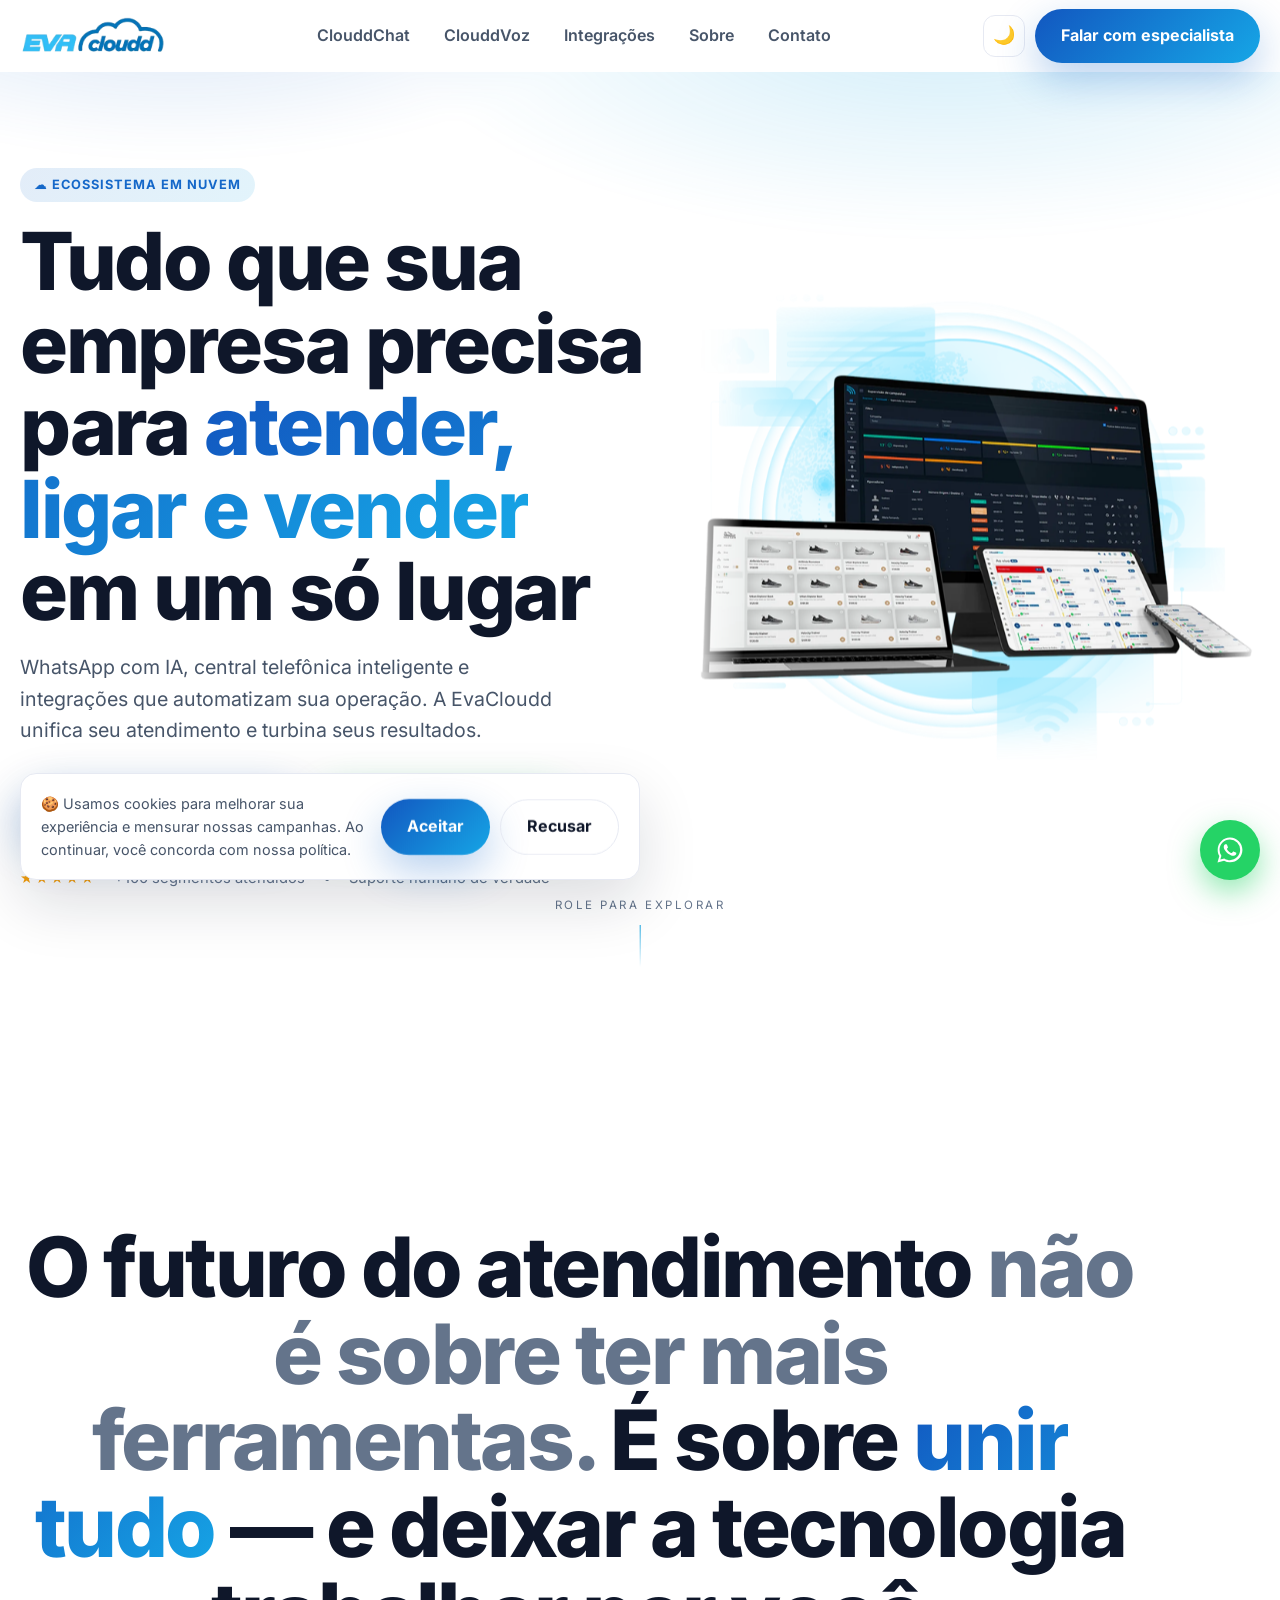
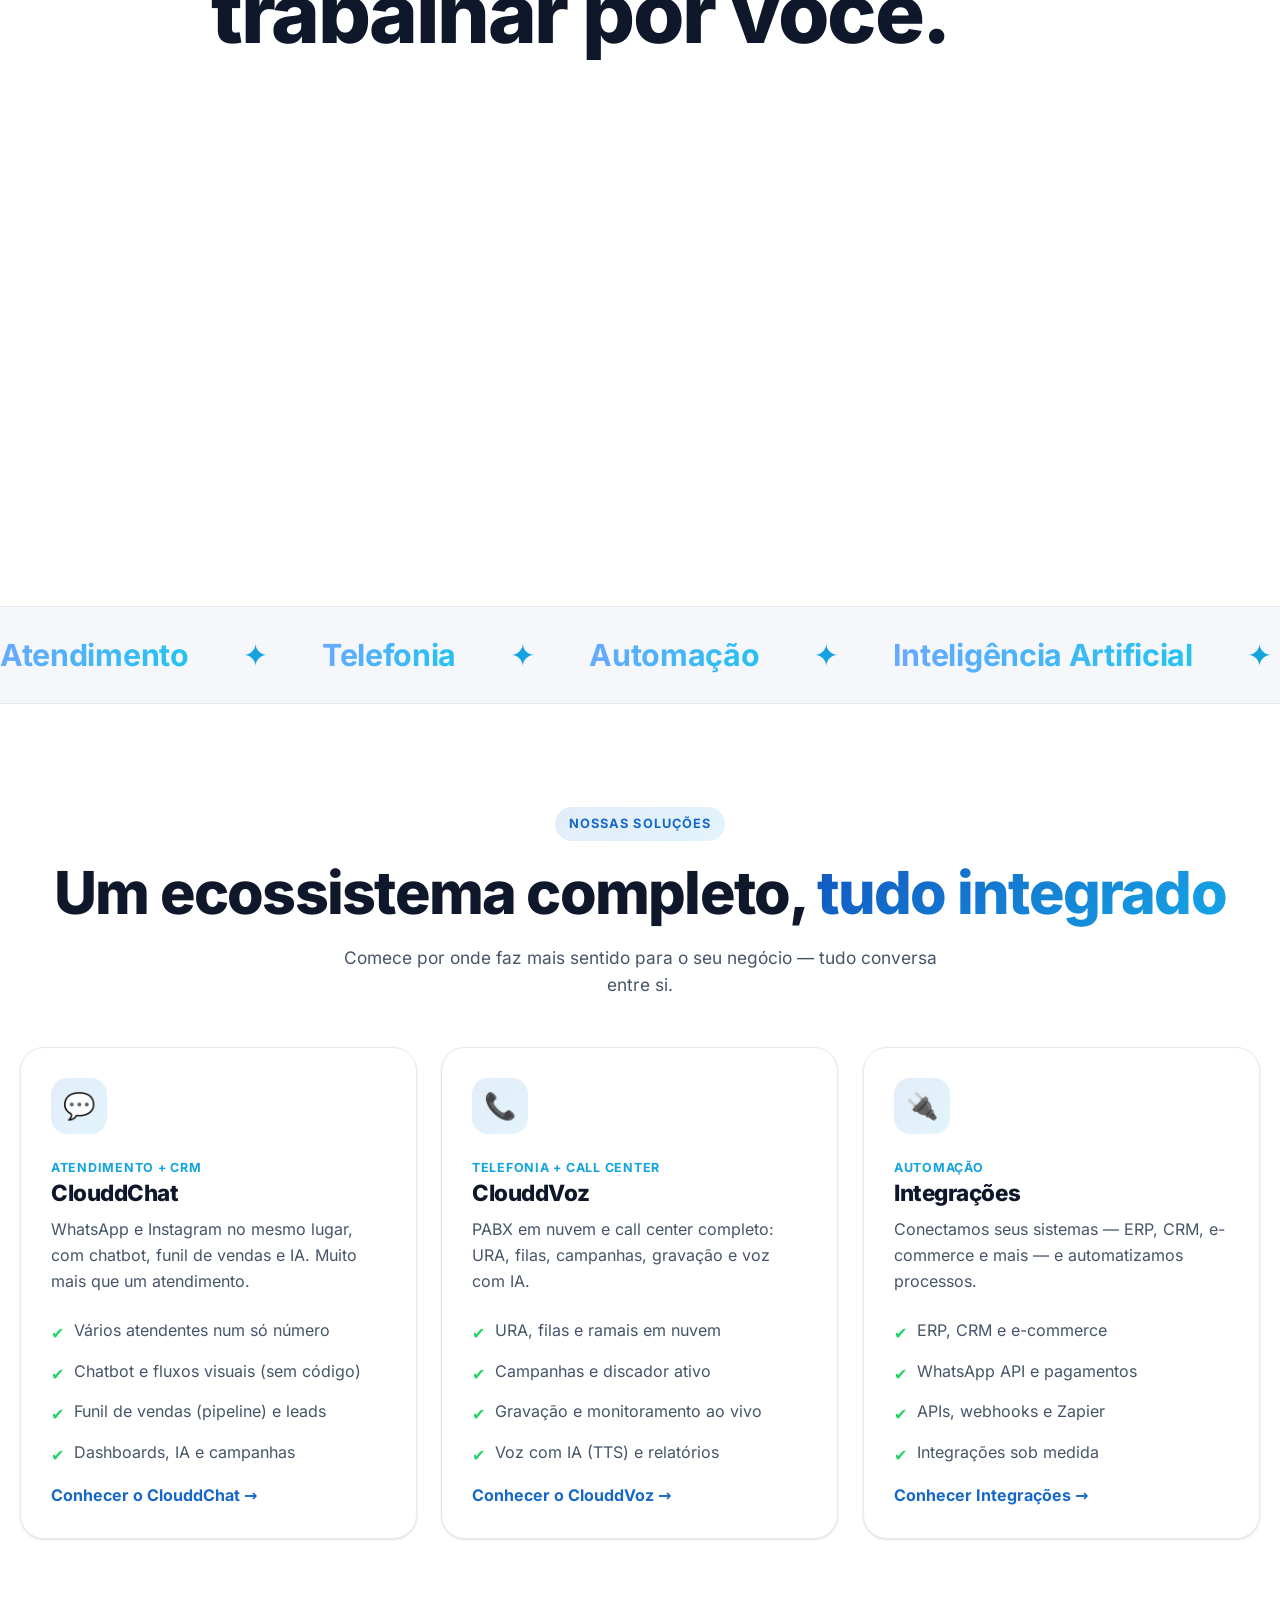
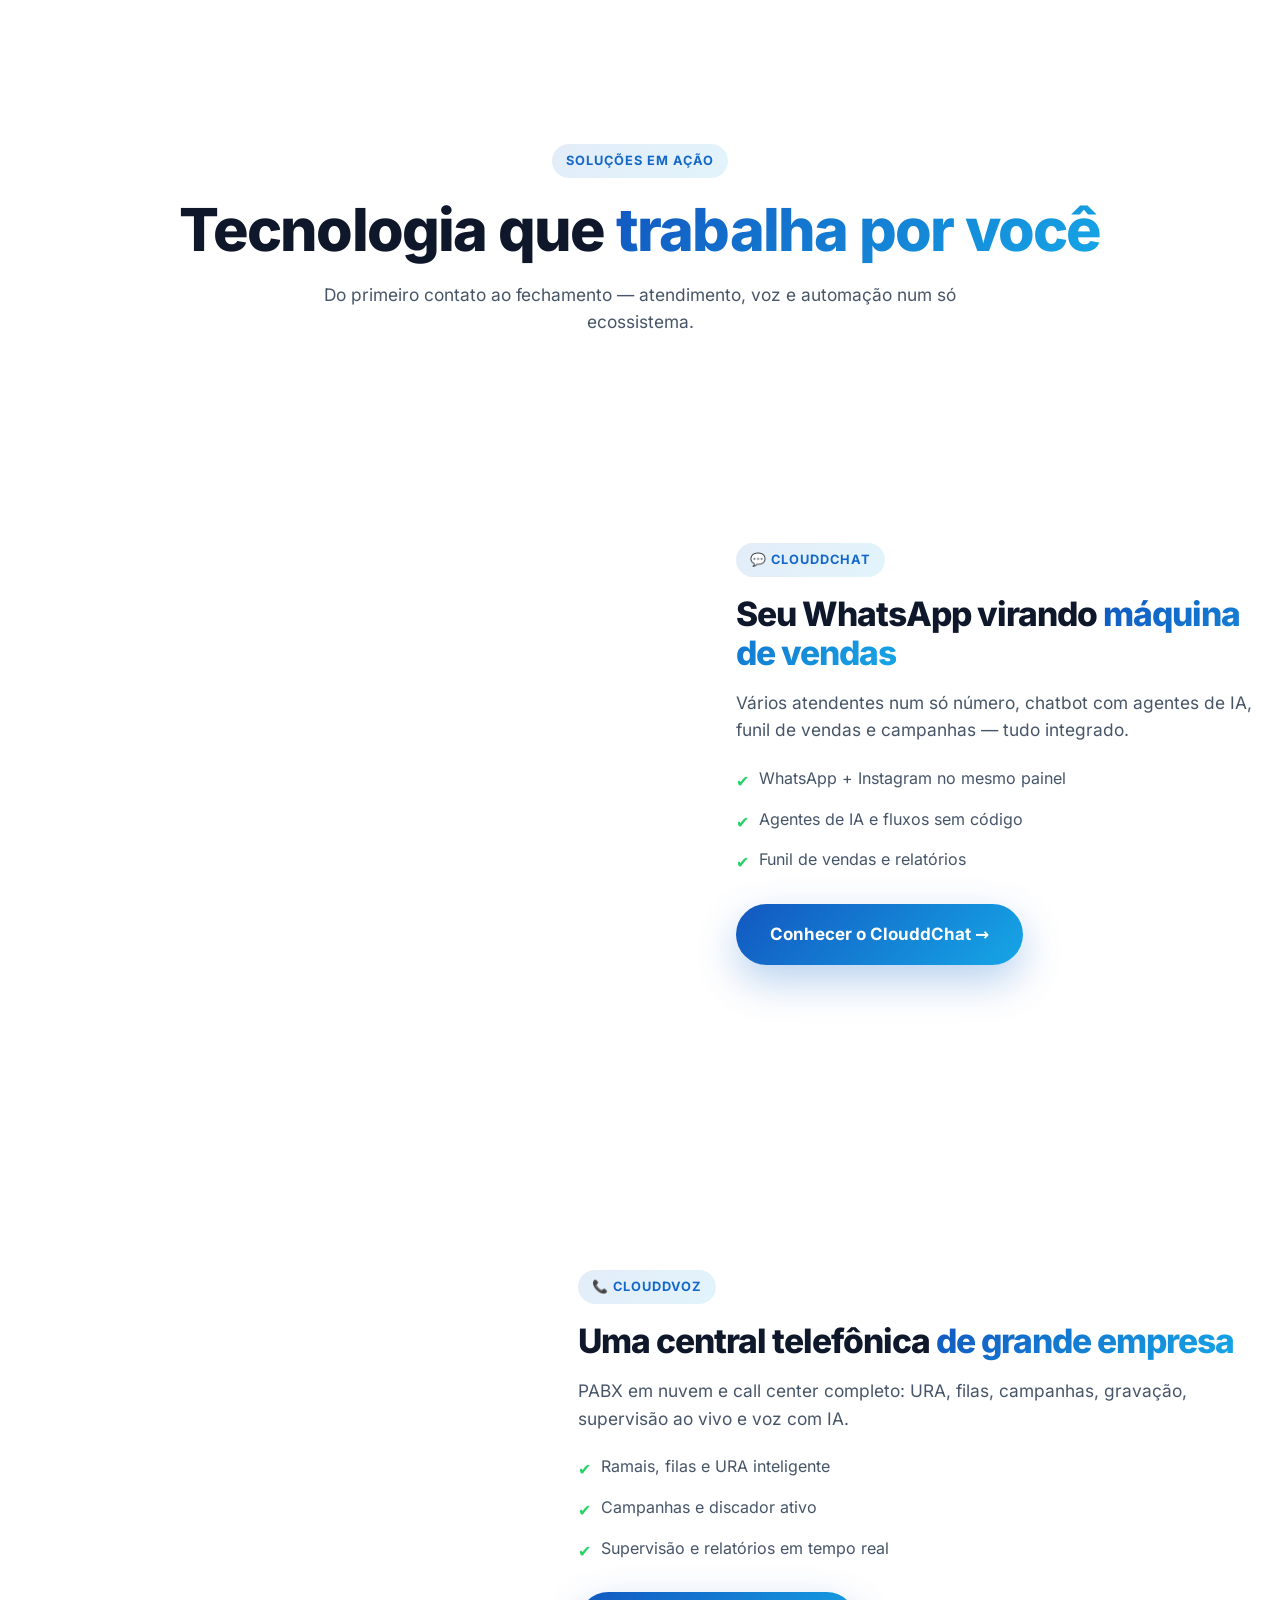
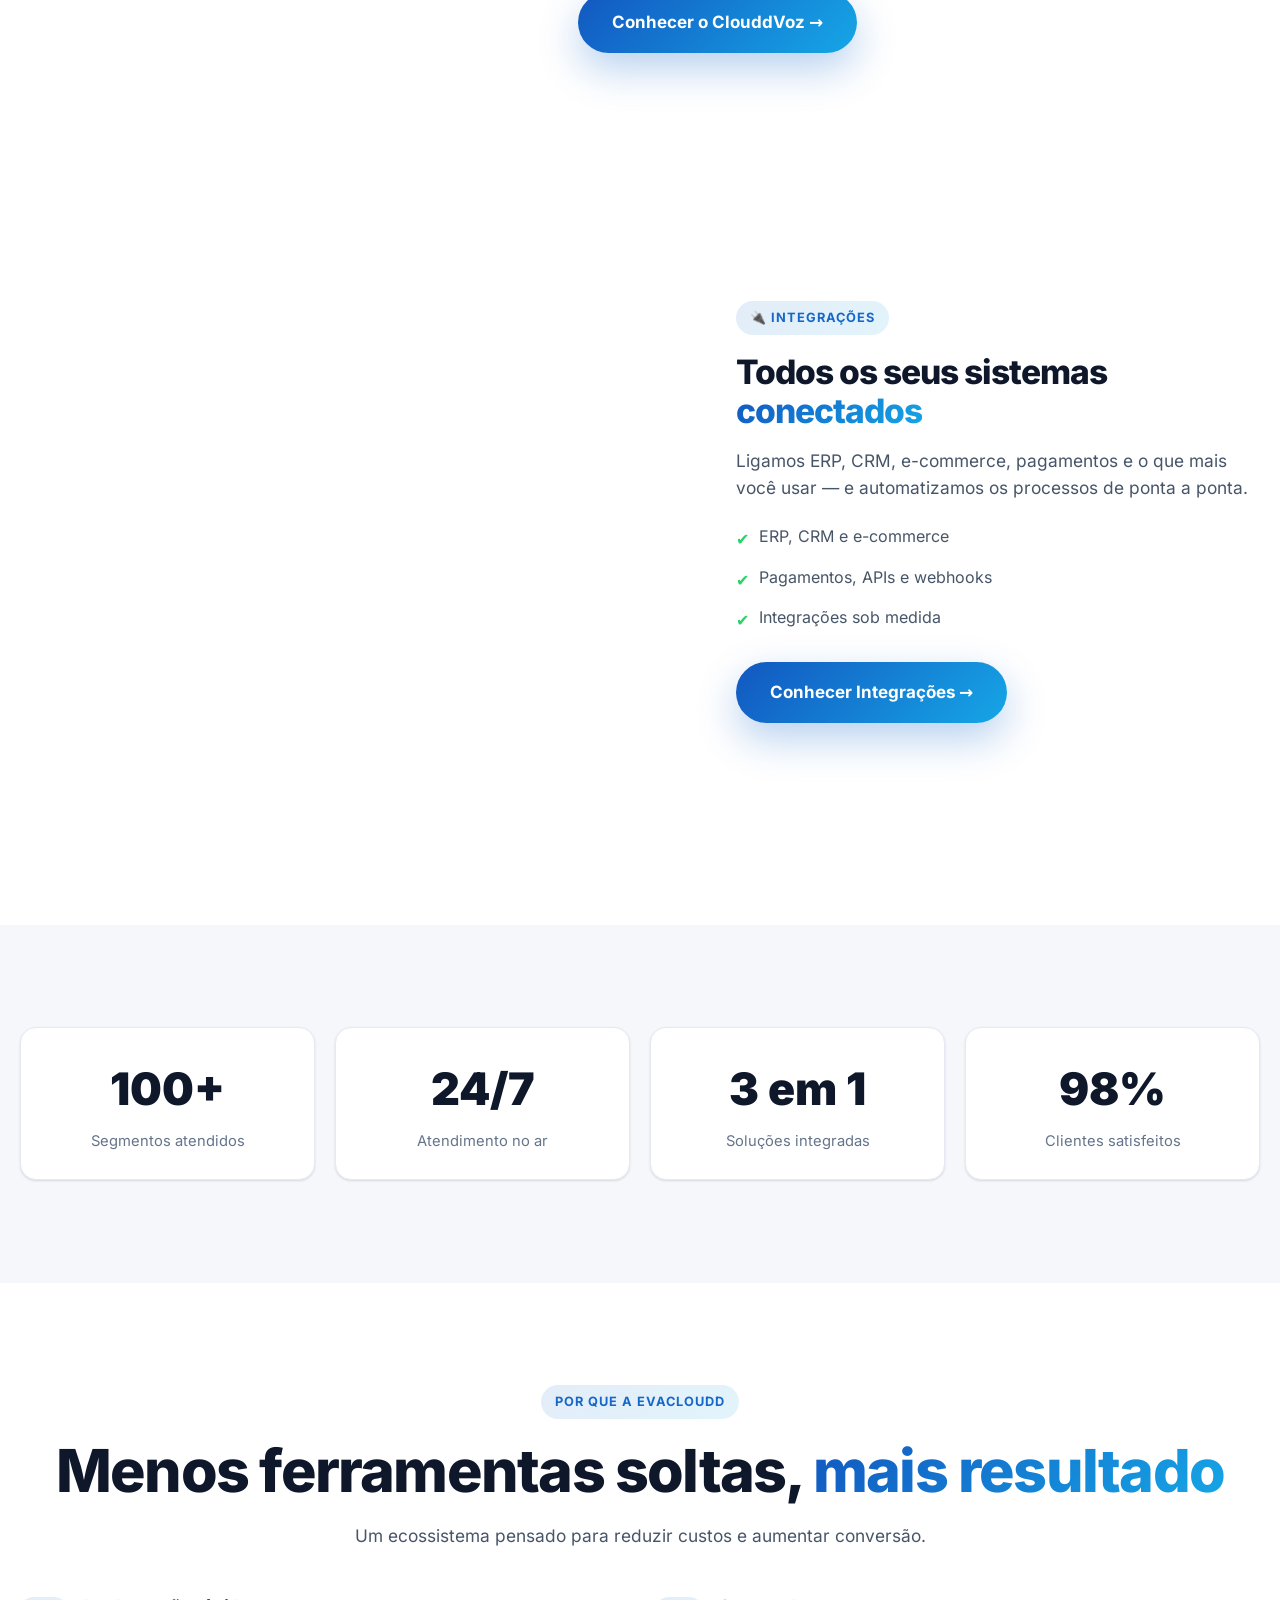
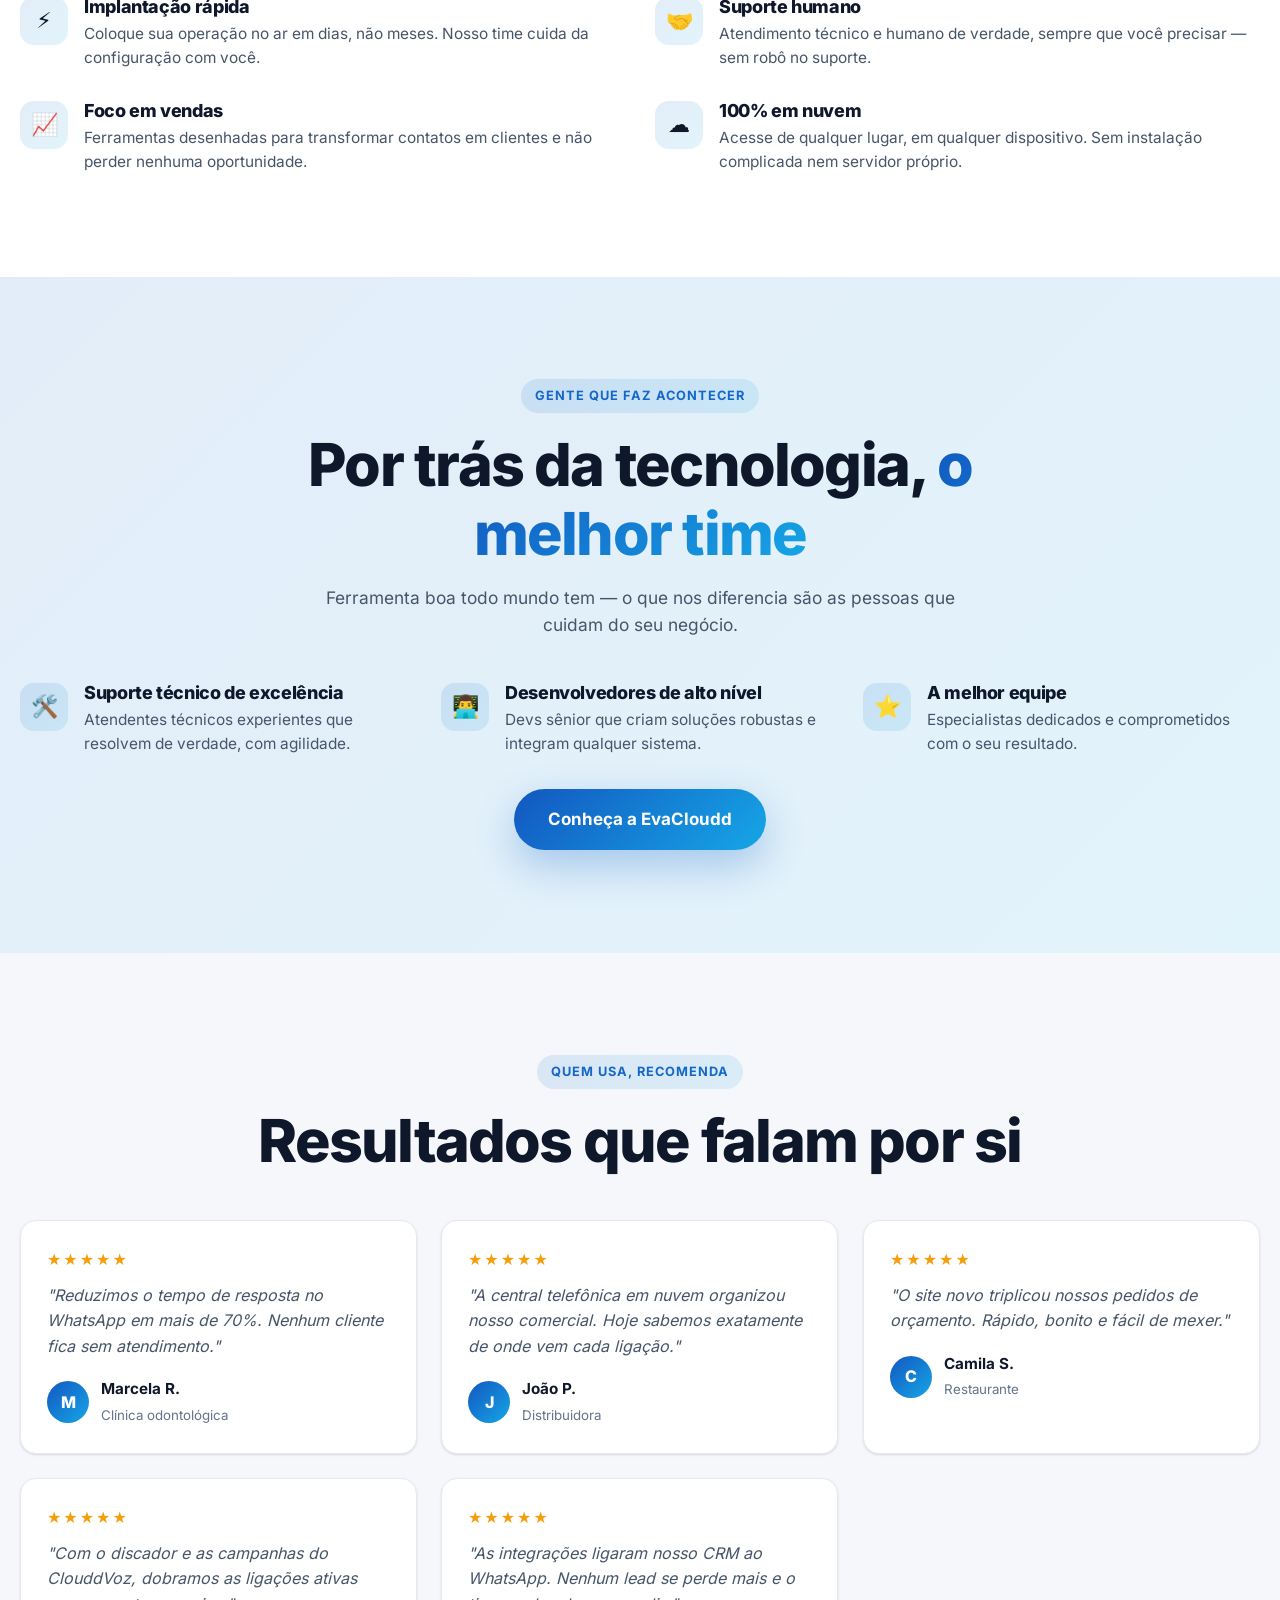
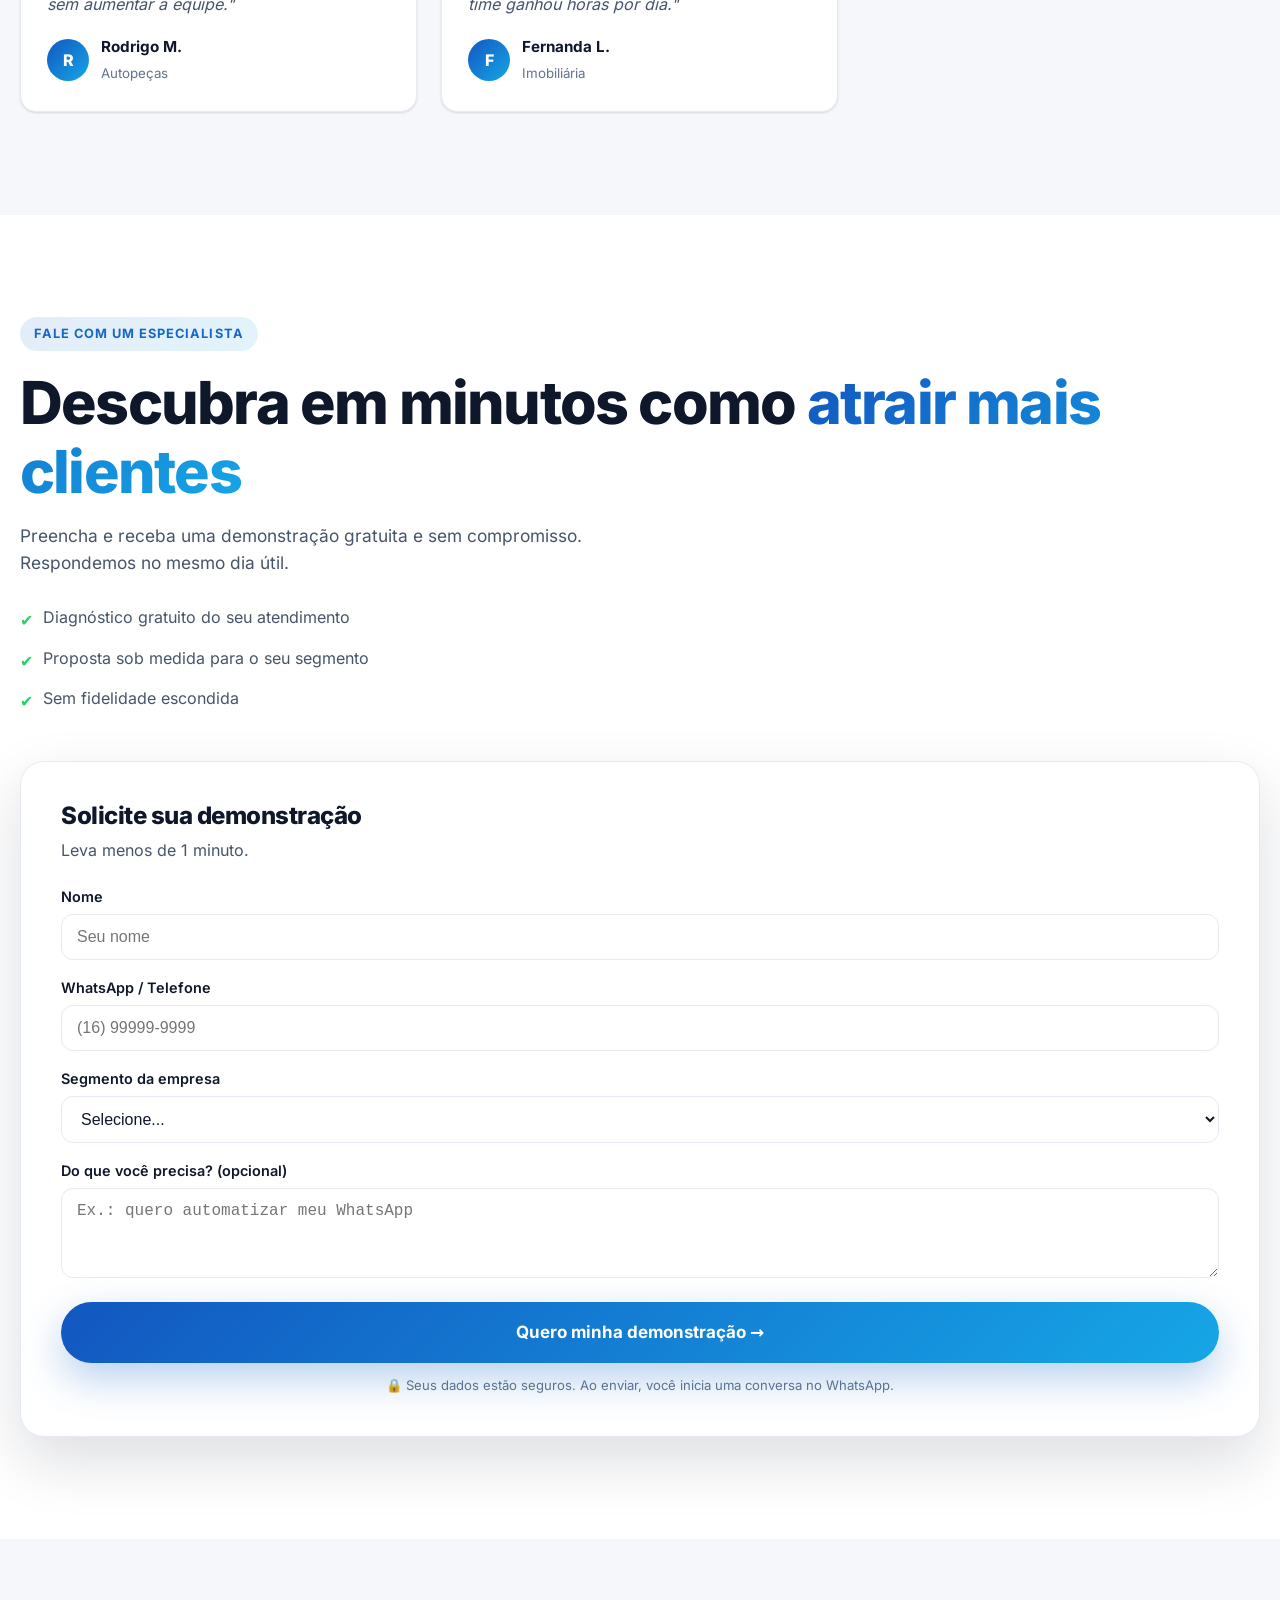
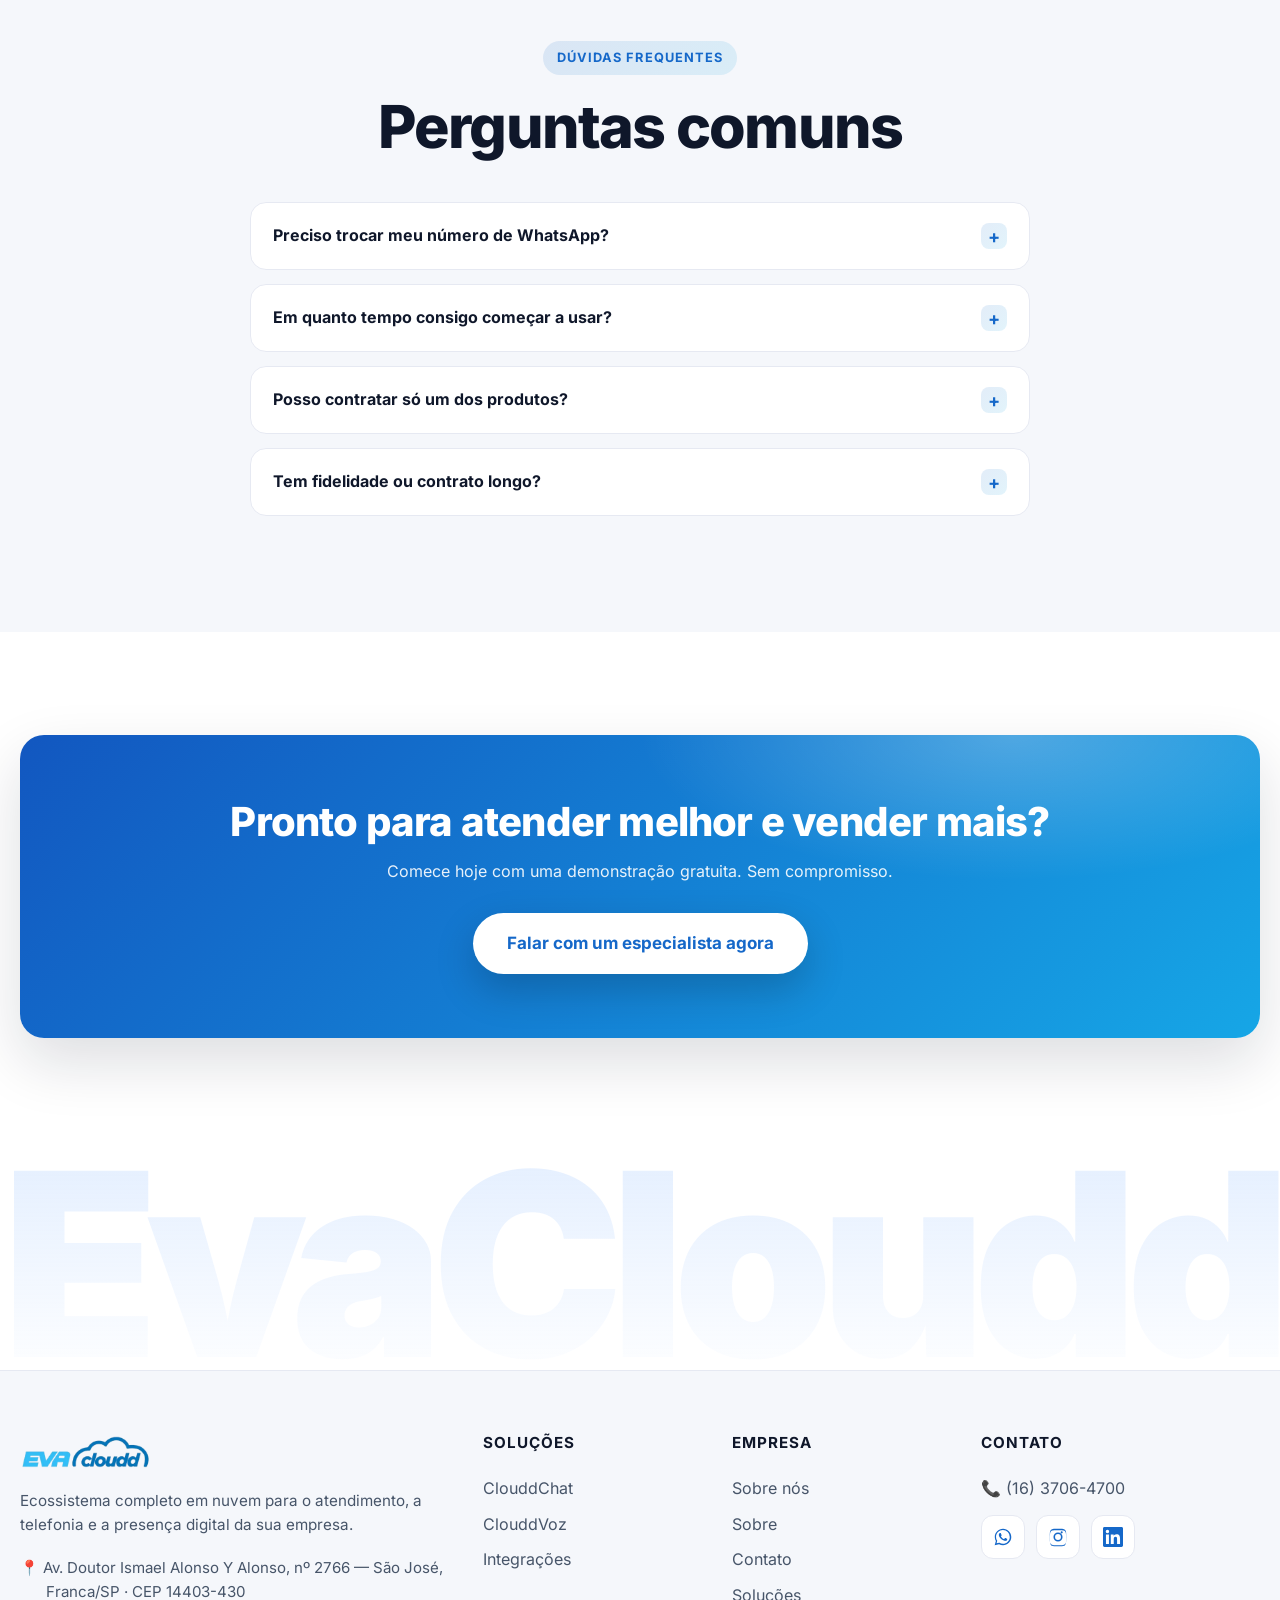
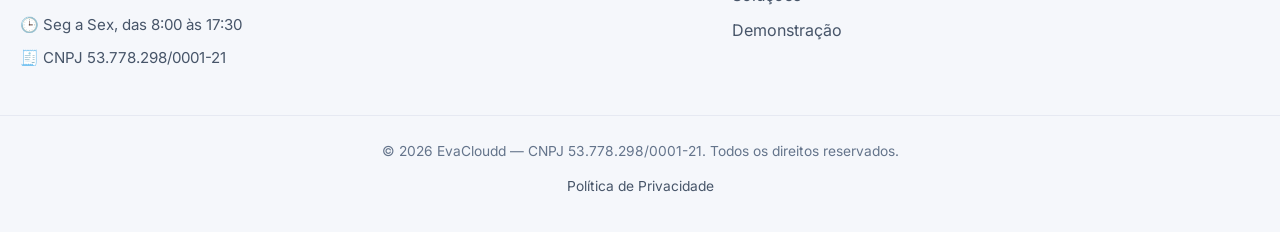
==== index.html @ 25981358 "update" ====
<!DOCTYPE html>
<html lang="pt-BR" data-theme="light">
<head>
  <meta charset="UTF-8" />
  <meta name="viewport" content="width=device-width, initial-scale=1.0" />
  <title>EvaCloudd — Ecossistema completo para sua empresa | WhatsApp, Telefonia e Sites</title>
  <meta name="description" content="Automatize o WhatsApp com IA, tenha uma central telefônica inteligente e integre todos os seus sistemas. A EvaCloudd reúne ClouddChat, ClouddVoz e Integrações em um só ecossistema. Fale com um especialista." />
  <meta name="keywords" content="automação whatsapp, chatbot, pabx em nuvem, telefonia empresarial, criação de sites, EvaCloudd, Franca SP" />
  <link rel="canonical" href="https://evacloudd.com.br/" />

  <!-- Open Graph / Redes sociais (importante para anúncios) -->
  <meta property="og:type" content="website" />
  <meta property="og:title" content="EvaCloudd — Ecossistema completo para sua empresa" />
  <meta property="og:description" content="WhatsApp automatizado, telefonia inteligente e sites que vendem. Tudo em nuvem." />
  <meta property="og:locale" content="pt_BR" />
  <meta name="theme-color" content="#1568c9" />
  <link rel="icon" type="image/svg+xml" href="assets/img/favicon.svg" />

  <!-- Preconnect de fontes -->
  <link rel="stylesheet" href="assets/fonts/inter.css" />

  <link rel="stylesheet" href="assets/css/style.css" />

  <!-- =====================================================
       SLOTS DE RASTREAMENTO (cole seus IDs e descomente)
       ===================================================== -->
  <!-- Google Tag Manager:
  <script>(function(w,d,s,l,i){w[l]=w[l]||[];w[l].push({'gtm.start':new Date().getTime(),event:'gtm.js'});var f=d.getElementsByTagName(s)[0],j=d.createElement(s),dl=l!='dataLayer'?'&l='+l:'';j.async=true;j.src='https://www.googletagmanager.com/gtm.js?id='+i+dl;f.parentNode.insertBefore(j,f);})(window,document,'script','dataLayer','GTM-XXXXXXX');</script>
  -->
  <!-- Meta Pixel:
  <script>!function(f,b,e,v,n,t,s){...}(window,document,'script','https://connect.facebook.net/en_US/fbevents.js');fbq('init','SEU_PIXEL_ID');fbq('track','PageView');</script>
  -->
  <!-- Google Ads (gtag): defina window.GADS_CONVERSION='AW-XXXX/YYYY' para conversão de lead -->

  <!-- Dados estruturados (SEO) -->
  <script type="application/ld+json">
  {
    "@context": "https://schema.org",
    "@type": "Organization",
    "name": "EvaCloudd",
    "url": "https://evacloudd.com.br",
    "telephone": "+551637064700",
    "address": {"@type":"PostalAddress","streetAddress":"Av. Dr. Ismael Alonso Y Alonso, 2766","addressLocality":"Franca","addressRegion":"SP","addressCountry":"BR"}
  }
  </script>
</head>
<body>
  <!-- ================= NAVBAR ================= -->
  <header class="nav">
    <div class="container">
      <a href="index.html" class="logo" aria-label="EvaCloudd — início">
        <img src="assets/img/logo.webp" alt="EvaCloudd" class="logo-img" />
      </a>
      <nav class="nav-links" aria-label="Principal">
        <a href="clouddchat.html">ClouddChat</a>
        <a href="clouddvoz.html">ClouddVoz</a>
        <a href="integracoes.html">Integrações</a>
        <a href="sobre.html">Sobre</a>
        <a href="contato.html">Contato</a>
      </nav>
      <div class="nav-actions">
        <button class="theme-toggle" data-theme-toggle aria-label="Alternar tema"><span data-theme-icon>🌙</span></button>
        <a href="#lead" class="btn btn-primary nav-cta">Falar com especialista</a>
        <button class="hamburger" aria-label="Abrir menu" aria-expanded="false"><span></span></button>
      </div>
    </div>
  </header>
  <div class="mobile-menu" aria-label="Menu">
    <a href="clouddchat.html">ClouddChat</a>
    <a href="clouddvoz.html">ClouddVoz</a>
    <a href="integracoes.html">Integrações</a>
    <a href="sobre.html">Sobre</a>
    <a href="contato.html">Contato</a>
    <a href="#lead" class="btn btn-primary">Falar com especialista</a>
  </div>

  <!-- ================= HERO ================= -->
  <section class="hero hero-cine">
    <div class="container hero-grid">
      <div class="reveal in">
        <span class="eyebrow">☁ Ecossistema em nuvem</span>
        <h1>Tudo que sua empresa precisa para <span class="text-grad">atender, ligar e vender</span> em um só lugar</h1>
        <p class="lead">WhatsApp com IA, central telefônica inteligente e integrações que automatizam sua operação. A EvaCloudd unifica seu atendimento e turbina seus resultados.</p>
        <div class="hero-cta">
          <a href="#lead" class="btn btn-primary btn-lg">Quero atrair mais clientes</a>
          <a data-wa="hero" data-wa-msg="Olá! Vi o site da EvaCloudd e quero uma demonstração das soluções." class="btn btn-wa btn-lg">
            <span><svg viewBox="0 0 24 24" width="1em" height="1em" fill="currentColor" aria-hidden="true"><path d="M12.04 2c-5.46 0-9.9 4.44-9.9 9.9 0 1.75.46 3.45 1.32 4.95L2 22l5.25-1.38a9.86 9.86 0 0 0 4.79 1.22c5.46 0 9.9-4.44 9.9-9.9S17.5 2 12.04 2zm0 18.15c-1.53 0-3.03-.41-4.34-1.19l-.31-.18-3.12.82.83-3.04-.2-.31a8.2 8.2 0 0 1-1.26-4.37c0-4.54 3.7-8.23 8.24-8.23a8.2 8.2 0 0 1 8.23 8.24c0 4.54-3.7 8.24-8.24 8.24zm4.52-6.16c-.25-.12-1.47-.72-1.69-.8-.23-.09-.39-.13-.56.12-.16.25-.64.8-.79.97-.14.16-.29.18-.54.06-.25-.12-1.05-.39-1.99-1.23-.74-.66-1.23-1.47-1.38-1.72-.14-.25-.02-.38.11-.51.11-.11.25-.29.37-.43.13-.15.17-.25.25-.42.08-.16.04-.31-.02-.43-.06-.12-.56-1.34-.76-1.84-.2-.48-.4-.42-.56-.43h-.48c-.17 0-.43.06-.66.31-.22.25-.86.85-.86 2.07 0 1.22.89 2.4 1.01 2.56.12.17 1.75 2.67 4.23 3.74.59.26 1.05.41 1.41.53.59.19 1.13.16 1.56.1.48-.07 1.47-.6 1.68-1.18.21-.58.21-1.07.14-1.18-.06-.11-.22-.17-.47-.29z"/></svg></span> Falar no WhatsApp
          </a>
        </div>
        <div class="hero-trust">
          <span class="stars">★★★★★</span>
          <span>+100 segmentos atendidos</span>
          <span>•</span>
          <span>Suporte humano de verdade</span>
        </div>
      </div>

      <div class="hero-figure reveal in" data-delay="2" data-parallax="0.05">
        <img src="assets/img/home.webp" alt="Sistema EvaCloudd no monitor, notebook, tablet e celular" class="hero-img hero-img--blend" fetchpriority="high" />
      </div>
    </div>
    <a href="#manifesto" class="scrolldown" aria-label="Rolar para baixo"><span>Role para explorar</span><i></i></a>
  </section>

  <!-- ================= MANIFESTO (pin) ================= -->
  <section class="pin-wrap" id="manifesto" style="min-height:135vh">
    <div class="statement">
      <div class="container reveal">
        <h2>O futuro do atendimento <span class="muted">não é sobre ter mais ferramentas.</span> É sobre <span class="text-grad">unir tudo</span> — e deixar a tecnologia trabalhar por você.</h2>
      </div>
    </div>
  </section>

  <!-- ================= MARQUEE ================= -->
  <div class="marquee" aria-hidden="true">
    <div class="marquee__track">
      <span><b>Atendimento</b> <span class="sep">✦</span> <b>Telefonia</b> <span class="sep">✦</span> <b>Automação</b> <span class="sep">✦</span> <b>Inteligência Artificial</b> <span class="sep">✦</span> <b>Integrações</b> <span class="sep">✦</span></span>
      <span><b>Atendimento</b> <span class="sep">✦</span> <b>Telefonia</b> <span class="sep">✦</span> <b>Automação</b> <span class="sep">✦</span> <b>Inteligência Artificial</b> <span class="sep">✦</span> <b>Integrações</b> <span class="sep">✦</span></span>
    </div>
  </div>

  <!-- ================= PRODUTOS ================= -->
  <section class="section" id="solucoes">
    <div class="container">
      <div class="center reveal">
        <span class="eyebrow">Nossas soluções</span>
        <h2 class="section-title">Um ecossistema completo, <span class="text-grad">tudo integrado</span></h2>
        <p class="section-sub">Comece por onde faz mais sentido para o seu negócio — tudo conversa entre si.</p>
      </div>

      <div class="grid-3" style="margin-top:48px">
        <article class="card reveal" data-delay="1">
          <div class="card-icon">💬</div>
          <span class="tag">Atendimento + CRM</span>
          <h3>ClouddChat</h3>
          <p>WhatsApp e Instagram no mesmo lugar, com chatbot, funil de vendas e IA. Muito mais que um atendimento.</p>
          <ul class="feature-list">
            <li><span class="check">✔</span> Vários atendentes num só número</li>
            <li><span class="check">✔</span> Chatbot e fluxos visuais (sem código)</li>
            <li><span class="check">✔</span> Funil de vendas (pipeline) e leads</li>
            <li><span class="check">✔</span> Dashboards, IA e campanhas</li>
          </ul>
          <a href="clouddchat.html" class="card-link">Conhecer o ClouddChat →</a>
        </article>

        <article class="card reveal" data-delay="2">
          <div class="card-icon">📞</div>
          <span class="tag">Telefonia + Call center</span>
          <h3>ClouddVoz</h3>
          <p>PABX em nuvem e call center completo: URA, filas, campanhas, gravação e voz com IA.</p>
          <ul class="feature-list">
            <li><span class="check">✔</span> URA, filas e ramais em nuvem</li>
            <li><span class="check">✔</span> Campanhas e discador ativo</li>
            <li><span class="check">✔</span> Gravação e monitoramento ao vivo</li>
            <li><span class="check">✔</span> Voz com IA (TTS) e relatórios</li>
          </ul>
          <a href="clouddvoz.html" class="card-link">Conhecer o ClouddVoz →</a>
        </article>

        <article class="card reveal" data-delay="3">
          <div class="card-icon">🔌</div>
          <span class="tag">Automação</span>
          <h3>Integrações</h3>
          <p>Conectamos seus sistemas — ERP, CRM, e-commerce e mais — e automatizamos processos.</p>
          <ul class="feature-list">
            <li><span class="check">✔</span> ERP, CRM e e-commerce</li>
            <li><span class="check">✔</span> WhatsApp API e pagamentos</li>
            <li><span class="check">✔</span> APIs, webhooks e Zapier</li>
            <li><span class="check">✔</span> Integrações sob medida</li>
          </ul>
          <a href="integracoes.html" class="card-link">Conhecer Integrações →</a>
        </article>
      </div>
    </div>
  </section>

  <!-- ================= SOLUÇÕES EM AÇÃO ================= -->
  <section class="section">
    <div class="container">
      <div class="center reveal">
        <span class="eyebrow">Soluções em ação</span>
        <h2 class="section-title">Tecnologia que <span class="text-grad">trabalha por você</span></h2>
        <p class="section-sub">Do primeiro contato ao fechamento — atendimento, voz e automação num só ecossistema.</p>
      </div>

      <div class="showcase" style="margin-top:50px">
        <div><img src="assets/img/chat.webp" class="feat-img reveal-img" data-parallax="0.05" alt="ClouddChat: atendimento no WhatsApp pelo celular" loading="lazy" /></div>
        <div class="reveal" data-delay="1">
          <span class="eyebrow">💬 ClouddChat</span>
          <h3 class="section-title" style="font-size:clamp(1.5rem,3.5vw,2.1rem)">Seu WhatsApp virando <span class="text-grad">máquina de vendas</span></h3>
          <p class="section-sub" style="margin-left:0">Vários atendentes num só número, chatbot com agentes de IA, funil de vendas e campanhas — tudo integrado.</p>
          <ul class="feature-list" style="margin-top:16px">
            <li><span class="check">✔</span> WhatsApp + Instagram no mesmo painel</li>
            <li><span class="check">✔</span> Agentes de IA e fluxos sem código</li>
            <li><span class="check">✔</span> Funil de vendas e relatórios</li>
          </ul>
          <a href="clouddchat.html" class="btn btn-primary btn-lg" style="margin-top:22px">Conhecer o ClouddChat →</a>
        </div>
      </div>

      <div class="showcase rev" style="margin-top:56px">
        <div><img src="assets/img/voz.webp" class="feat-img reveal-img" data-parallax="0.05" alt="ClouddVoz: central telefônica e call center em nuvem" loading="lazy" /></div>
        <div class="reveal" data-delay="1">
          <span class="eyebrow">📞 ClouddVoz</span>
          <h3 class="section-title" style="font-size:clamp(1.5rem,3.5vw,2.1rem)">Uma central telefônica <span class="text-grad">de grande empresa</span></h3>
          <p class="section-sub" style="margin-left:0">PABX em nuvem e call center completo: URA, filas, campanhas, gravação, supervisão ao vivo e voz com IA.</p>
          <ul class="feature-list" style="margin-top:16px">
            <li><span class="check">✔</span> Ramais, filas e URA inteligente</li>
            <li><span class="check">✔</span> Campanhas e discador ativo</li>
            <li><span class="check">✔</span> Supervisão e relatórios em tempo real</li>
          </ul>
          <a href="clouddvoz.html" class="btn btn-primary btn-lg" style="margin-top:22px">Conhecer o ClouddVoz →</a>
        </div>
      </div>

      <div class="showcase" style="margin-top:56px">
        <div><img src="assets/img/integracoes.svg" class="feat-img reveal-img" data-parallax="0.05" alt="Integrações: hub EvaCloudd conectando os sistemas" loading="lazy" /></div>
        <div class="reveal" data-delay="1">
          <span class="eyebrow">🔌 Integrações</span>
          <h3 class="section-title" style="font-size:clamp(1.5rem,3.5vw,2.1rem)">Todos os seus sistemas <span class="text-grad">conectados</span></h3>
          <p class="section-sub" style="margin-left:0">Ligamos ERP, CRM, e-commerce, pagamentos e o que mais você usar — e automatizamos os processos de ponta a ponta.</p>
          <ul class="feature-list" style="margin-top:16px">
            <li><span class="check">✔</span> ERP, CRM e e-commerce</li>
            <li><span class="check">✔</span> Pagamentos, APIs e webhooks</li>
            <li><span class="check">✔</span> Integrações sob medida</li>
          </ul>
          <a href="integracoes.html" class="btn btn-primary btn-lg" style="margin-top:22px">Conhecer Integrações →</a>
        </div>
      </div>
    </div>
  </section>

  <!-- ================= STATS ================= -->
  <section class="section section-alt">
    <div class="container">
      <div class="stats">
        <div class="stat reveal"><div class="num"><span data-count="100" data-suffix="+">0</span></div><div class="lbl">Segmentos atendidos</div></div>
        <div class="stat reveal" data-delay="1"><div class="num"><span data-count="24" data-suffix="/7">0</span></div><div class="lbl">Atendimento no ar</div></div>
        <div class="stat reveal" data-delay="2"><div class="num"><span data-count="3" data-suffix=" em 1">0</span></div><div class="lbl">Soluções integradas</div></div>
        <div class="stat reveal" data-delay="3"><div class="num"><span data-count="98" data-suffix="%">0</span></div><div class="lbl">Clientes satisfeitos</div></div>
      </div>
    </div>
  </section>

  <!-- ================= BENEFÍCIOS ================= -->
  <section class="section">
    <div class="container">
      <div class="center reveal">
        <span class="eyebrow">Por que a EvaCloudd</span>
        <h2 class="section-title">Menos ferramentas soltas, <span class="text-grad">mais resultado</span></h2>
        <p class="section-sub">Um ecossistema pensado para reduzir custos e aumentar conversão.</p>
      </div>
      <div class="grid-2" style="margin-top:48px">
        <div class="benefit reveal"><div class="b-icon">⚡</div><div><h4>Implantação rápida</h4><p>Coloque sua operação no ar em dias, não meses. Nosso time cuida da configuração com você.</p></div></div>
        <div class="benefit reveal" data-delay="1"><div class="b-icon">🤝</div><div><h4>Suporte humano</h4><p>Atendimento técnico e humano de verdade, sempre que você precisar — sem robô no suporte.</p></div></div>
        <div class="benefit reveal"><div class="b-icon">📈</div><div><h4>Foco em vendas</h4><p>Ferramentas desenhadas para transformar contatos em clientes e não perder nenhuma oportunidade.</p></div></div>
        <div class="benefit reveal" data-delay="1"><div class="b-icon">☁</div><div><h4>100% em nuvem</h4><p>Acesse de qualquer lugar, em qualquer dispositivo. Sem instalação complicada nem servidor próprio.</p></div></div>
      </div>
    </div>
  </section>

  <!-- ================= EQUIPE (destaque) ================= -->
  <section class="section" style="background:var(--grad-soft)">
    <div class="container">
      <div class="center reveal" style="max-width:760px;margin-inline:auto">
        <span class="eyebrow">Gente que faz acontecer</span>
        <h2 class="section-title">Por trás da tecnologia, <span class="text-grad">o melhor time</span></h2>
        <p class="section-sub">Ferramenta boa todo mundo tem — o que nos diferencia são as pessoas que cuidam do seu negócio.</p>
      </div>
      <div class="grid-3" style="margin-top:44px">
        <div class="benefit reveal"><div class="b-icon">🛠️</div><div><h4>Suporte técnico de excelência</h4><p>Atendentes técnicos experientes que resolvem de verdade, com agilidade.</p></div></div>
        <div class="benefit reveal" data-delay="1"><div class="b-icon">👨‍💻</div><div><h4>Desenvolvedores de alto nível</h4><p>Devs sênior que criam soluções robustas e integram qualquer sistema.</p></div></div>
        <div class="benefit reveal" data-delay="2"><div class="b-icon">⭐</div><div><h4>A melhor equipe</h4><p>Especialistas dedicados e comprometidos com o seu resultado.</p></div></div>
      </div>
      <div class="center" style="margin-top:32px"><a href="sobre.html" class="btn btn-primary btn-lg">Conheça a EvaCloudd</a></div>
    </div>
  </section>

  <!-- ================= DEPOIMENTOS ================= -->
  <section class="section section-alt">
    <div class="container">
      <div class="center reveal">
        <span class="eyebrow">Quem usa, recomenda</span>
        <h2 class="section-title">Resultados que falam por si</h2>
      </div>
      <div class="grid-3" style="margin-top:44px">
        <div class="quote reveal"><div class="stars">★★★★★</div><p>"Reduzimos o tempo de resposta no WhatsApp em mais de 70%. Nenhum cliente fica sem atendimento."</p><div class="who"><div class="av">M</div><div><b>Marcela R.</b><small>Clínica odontológica</small></div></div></div>
        <div class="quote reveal" data-delay="1"><div class="stars">★★★★★</div><p>"A central telefônica em nuvem organizou nosso comercial. Hoje sabemos exatamente de onde vem cada ligação."</p><div class="who"><div class="av">J</div><div><b>João P.</b><small>Distribuidora</small></div></div></div>
        <div class="quote reveal" data-delay="2"><div class="stars">★★★★★</div><p>"O site novo triplicou nossos pedidos de orçamento. Rápido, bonito e fácil de mexer."</p><div class="who"><div class="av">C</div><div><b>Camila S.</b><small>Restaurante</small></div></div></div>
        <div class="quote reveal"><div class="stars">★★★★★</div><p>"Com o discador e as campanhas do ClouddVoz, dobramos as ligações ativas sem aumentar a equipe."</p><div class="who"><div class="av">R</div><div><b>Rodrigo M.</b><small>Autopeças</small></div></div></div>
        <div class="quote reveal" data-delay="1"><div class="stars">★★★★★</div><p>"As integrações ligaram nosso CRM ao WhatsApp. Nenhum lead se perde mais e o time ganhou horas por dia."</p><div class="who"><div class="av">F</div><div><b>Fernanda L.</b><small>Imobiliária</small></div></div></div>
      </div>
    </div>
  </section>

  <!-- ================= FORMULÁRIO DE LEAD ================= -->
  <section class="section" id="lead">
    <div class="container hero-lead-grid">
      <div class="reveal">
        <span class="eyebrow">Fale com um especialista</span>
        <h2 class="section-title">Descubra em minutos como <span class="text-grad">atrair mais clientes</span></h2>
        <p class="section-sub" style="margin-left:0">Preencha e receba uma demonstração gratuita e sem compromisso. Respondemos no mesmo dia útil.</p>
        <ul class="feature-list" style="margin-top:22px">
          <li><span class="check">✔</span> Diagnóstico gratuito do seu atendimento</li>
          <li><span class="check">✔</span> Proposta sob medida para o seu segmento</li>
          <li><span class="check">✔</span> Sem fidelidade escondida</li>
        </ul>
      </div>

      <div class="lead-card reveal" data-delay="1">
        <h3>Solicite sua demonstração</h3>
        <p class="sub">Leva menos de 1 minuto.</p>
        <form data-lead-form="home" data-interesse="conhecer o ecossistema EvaCloudd" data-thanks="obrigado.html" novalidate>
          <div class="field">
            <label for="nome">Nome</label>
            <input id="nome" name="nome" type="text" placeholder="Seu nome" required />
          </div>
          <div class="field">
            <label for="telefone">WhatsApp / Telefone</label>
            <input id="telefone" name="telefone" type="tel" placeholder="(16) 99999-9999" required />
          </div>
          <div class="field">
            <label for="segmento">Segmento da empresa</label>
            <select id="segmento" name="segmento">
              <option value="">Selecione...</option>
              <option>Varejo / Comércio</option>
              <option>Clínica / Saúde</option>
              <option>Restaurante / Alimentação</option>
              <option>Indústria</option>
              <option>Serviços / Consultoria</option>
              <option>Outro</option>
            </select>
          </div>
          <div class="field">
            <label for="mensagem">Do que você precisa? (opcional)</label>
            <textarea id="mensagem" name="mensagem" placeholder="Ex.: quero automatizar meu WhatsApp"></textarea>
          </div>
          <button type="submit" class="btn btn-primary btn-block btn-lg">Quero minha demonstração →</button>
          <p class="form-note">🔒 Seus dados estão seguros. Ao enviar, você inicia uma conversa no WhatsApp.</p>
          <p data-form-ok style="display:none;color:var(--wa);font-weight:700;text-align:center;margin-top:10px">✅ Recebemos! Abrindo o WhatsApp...</p>
        </form>
      </div>
    </div>
  </section>

  <!-- ================= FAQ ================= -->
  <section class="section section-alt">
    <div class="container">
      <div class="center reveal">
        <span class="eyebrow">Dúvidas frequentes</span>
        <h2 class="section-title">Perguntas comuns</h2>
      </div>
      <div class="faq" style="margin-top:40px">
        <details class="faq-item reveal"><summary class="faq-q">Preciso trocar meu número de WhatsApp?<span class="ic">+</span></summary><div class="faq-a">Não. O ClouddChat funciona com o seu número atual, permitindo que vários atendentes usem o mesmo WhatsApp ao mesmo tempo.</div></details>
        <details class="faq-item reveal"><summary class="faq-q">Em quanto tempo consigo começar a usar?<span class="ic">+</span></summary><div class="faq-a">A implantação costuma levar poucos dias. Nosso time configura tudo junto com você e treina sua equipe.</div></details>
        <details class="faq-item reveal"><summary class="faq-q">Posso contratar só um dos produtos?<span class="ic">+</span></summary><div class="faq-a">Sim! Você pode começar com ClouddChat, ClouddVoz ou as Integrações e adicionar os demais quando quiser.</div></details>
        <details class="faq-item reveal"><summary class="faq-q">Tem fidelidade ou contrato longo?<span class="ic">+</span></summary><div class="faq-a">Trabalhamos com condições flexíveis. Fale com um especialista para montar o plano ideal para o seu momento.</div></details>
      </div>
    </div>
  </section>

  <!-- ================= CTA FINAL ================= -->
  <section class="section">
    <div class="container">
      <div class="cta-band reveal">
        <h2>Pronto para atender melhor e vender mais?</h2>
        <p>Comece hoje com uma demonstração gratuita. Sem compromisso.</p>
        <a data-wa="cta-final" data-wa-msg="Olá! Quero uma demonstração gratuita das soluções da EvaCloudd." class="btn btn-primary btn-lg">Falar com um especialista agora</a>
      </div>
    </div>
  </section>

  <!-- ================= WORDMARK ================= -->
  <div class="bigmark" aria-hidden="true"><span>EvaCloudd</span></div>

  <!-- ================= FOOTER ================= -->
  <footer class="footer">
    <div class="container footer-grid">
      <div class="brand-col">
        <a href="index.html" class="logo"><img src="assets/img/logo.webp" alt="EvaCloudd" class="logo-img" /></a>
        <p>Ecossistema completo em nuvem para o atendimento, a telefonia e a presença digital da sua empresa.</p>
        <span>📍 Av. Doutor Ismael Alonso Y Alonso, nº 2766 — São José, Franca/SP · CEP 14403-430</span>
        <span>🕒 Seg a Sex, das 8:00 às 17:30</span><span>🧾 CNPJ 53.778.298/0001-21</span>
      </div>
      <div>
        <h5>Soluções</h5>
        <a href="clouddchat.html">ClouddChat</a>
        <a href="clouddvoz.html">ClouddVoz</a><a href="integracoes.html">Integrações</a>
      </div>
      <div>
        <h5>Empresa</h5><a href="sobre.html">Sobre nós</a>
        <a href="sobre.html">Sobre</a>
        <a href="contato.html">Contato</a>
        <a href="#solucoes">Soluções</a>
        <a href="#lead">Demonstração</a>
      </div>
      <div>
        <h5>Contato</h5>
        <a href="tel:+551637064700">📞 (16) 3706-4700</a>
        <div class="socials">
          <a data-wa="footer" aria-label="WhatsApp"><svg viewBox="0 0 24 24" width="1em" height="1em" fill="currentColor" aria-hidden="true"><path d="M12.04 2c-5.46 0-9.9 4.44-9.9 9.9 0 1.75.46 3.45 1.32 4.95L2 22l5.25-1.38a9.86 9.86 0 0 0 4.79 1.22c5.46 0 9.9-4.44 9.9-9.9S17.5 2 12.04 2zm0 18.15c-1.53 0-3.03-.41-4.34-1.19l-.31-.18-3.12.82.83-3.04-.2-.31a8.2 8.2 0 0 1-1.26-4.37c0-4.54 3.7-8.23 8.24-8.23a8.2 8.2 0 0 1 8.23 8.24c0 4.54-3.7 8.24-8.24 8.24zm4.52-6.16c-.25-.12-1.47-.72-1.69-.8-.23-.09-.39-.13-.56.12-.16.25-.64.8-.79.97-.14.16-.29.18-.54.06-.25-.12-1.05-.39-1.99-1.23-.74-.66-1.23-1.47-1.38-1.72-.14-.25-.02-.38.11-.51.11-.11.25-.29.37-.43.13-.15.17-.25.25-.42.08-.16.04-.31-.02-.43-.06-.12-.56-1.34-.76-1.84-.2-.48-.4-.42-.56-.43h-.48c-.17 0-.43.06-.66.31-.22.25-.86.85-.86 2.07 0 1.22.89 2.4 1.01 2.56.12.17 1.75 2.67 4.23 3.74.59.26 1.05.41 1.41.53.59.19 1.13.16 1.56.1.48-.07 1.47-.6 1.68-1.18.21-.58.21-1.07.14-1.18-.06-.11-.22-.17-.47-.29z"/></svg></a>
          <a href="https://www.instagram.com/evacloudd/" target="_blank" rel="noopener" aria-label="Instagram"><svg viewBox="0 0 24 24" width="1em" height="1em" fill="currentColor" aria-hidden="true"><path d="M12 2.16c3.2 0 3.58.01 4.85.07 1.17.06 1.8.25 2.23.42.56.21.96.47 1.38.9.43.42.69.82.9 1.38.17.42.36 1.05.42 2.23.06 1.27.07 1.65.07 4.85s-.01 3.58-.07 4.85c-.06 1.17-.25 1.8-.42 2.23-.21.56-.47.96-.9 1.38-.42.43-.82.69-1.38.9-.42.17-1.06.36-2.23.42-1.27.06-1.65.07-4.85.07s-3.58-.01-4.85-.07c-1.17-.06-1.8-.25-2.23-.42a3.7 3.7 0 0 1-1.38-.9 3.7 3.7 0 0 1-.9-1.38c-.17-.42-.36-1.06-.42-2.23C2.17 15.58 2.16 15.2 2.16 12s.01-3.58.07-4.85c.06-1.18.25-1.81.42-2.23.21-.56.47-.96.9-1.38.42-.43.82-.69 1.38-.9.42-.17 1.06-.36 2.23-.42C8.42 2.17 8.8 2.16 12 2.16zm0 1.62c-3.15 0-3.52.01-4.76.07-1.15.05-1.77.24-2.19.4-.55.22-.94.47-1.36.89-.42.42-.67.81-.88 1.36-.16.42-.35 1.04-.4 2.19-.06 1.24-.07 1.61-.07 4.76s.01 3.52.07 4.76c.05 1.15.24 1.77.4 2.19.21.55.46.94.88 1.36.42.42.81.67 1.36.88.42.16 1.04.35 2.19.4 1.24.06 1.61.07 4.76.07s3.52-.01 4.76-.07c1.15-.05 1.77-.24 2.19-.4.55-.21.94-.46 1.36-.88.42-.42.67-.81.88-1.36.16-.42.35-1.04.4-2.19.06-1.24.07-1.61.07-4.76s-.01-3.52-.07-4.76c-.05-1.15-.24-1.77-.4-2.19a3.66 3.66 0 0 0-.88-1.36 3.66 3.66 0 0 0-1.36-.88c-.42-.16-1.04-.35-2.19-.4-1.24-.06-1.61-.07-4.76-.07zm0 2.76a5.46 5.46 0 1 0 0 10.92 5.46 5.46 0 0 0 0-10.92zm0 9a3.54 3.54 0 1 1 0-7.08 3.54 3.54 0 0 1 0 7.08zm5.69-9.2a1.28 1.28 0 1 1-2.55 0 1.28 1.28 0 0 1 2.55 0z"/></svg></a>
          <a href="https://www.linkedin.com/company/evacloudd/" target="_blank" rel="noopener" aria-label="LinkedIn"><svg viewBox="0 0 24 24" width="1em" height="1em" fill="currentColor" aria-hidden="true"><path d="M20.45 20.45h-3.56v-5.57c0-1.33-.03-3.04-1.85-3.04-1.86 0-2.14 1.45-2.14 2.94v5.67H9.35V9h3.41v1.56h.05c.48-.9 1.64-1.85 3.37-1.85 3.6 0 4.27 2.37 4.27 5.46v6.28zM5.34 7.43a2.07 2.07 0 1 1 0-4.14 2.07 2.07 0 0 1 0 4.14zM7.12 20.45H3.55V9h3.57v11.45zM22.22 0H1.77C.79 0 0 .77 0 1.72v20.56C0 23.23.79 24 1.77 24h20.45c.98 0 1.78-.77 1.78-1.72V1.72C24 .77 23.2 0 22.22 0z"/></svg></a>
        </div>
      </div>
    </div>
    <div class="container footer-bottom">
      <span>© <span data-year>2026</span> EvaCloudd — CNPJ 53.778.298/0001-21. Todos os direitos reservados.</span>
      <span><a href="politicadeprivacidade.html">Política de Privacidade</a></span>
    </div>
  </footer>

  <!-- WhatsApp flutuante -->
  <a class="wa-float" data-wa="float" aria-label="Falar no WhatsApp"><svg viewBox="0 0 24 24" width="1em" height="1em" fill="currentColor" aria-hidden="true"><path d="M12.04 2c-5.46 0-9.9 4.44-9.9 9.9 0 1.75.46 3.45 1.32 4.95L2 22l5.25-1.38a9.86 9.86 0 0 0 4.79 1.22c5.46 0 9.9-4.44 9.9-9.9S17.5 2 12.04 2zm0 18.15c-1.53 0-3.03-.41-4.34-1.19l-.31-.18-3.12.82.83-3.04-.2-.31a8.2 8.2 0 0 1-1.26-4.37c0-4.54 3.7-8.23 8.24-8.23a8.2 8.2 0 0 1 8.23 8.24c0 4.54-3.7 8.24-8.24 8.24zm4.52-6.16c-.25-.12-1.47-.72-1.69-.8-.23-.09-.39-.13-.56.12-.16.25-.64.8-.79.97-.14.16-.29.18-.54.06-.25-.12-1.05-.39-1.99-1.23-.74-.66-1.23-1.47-1.38-1.72-.14-.25-.02-.38.11-.51.11-.11.25-.29.37-.43.13-.15.17-.25.25-.42.08-.16.04-.31-.02-.43-.06-.12-.56-1.34-.76-1.84-.2-.48-.4-.42-.56-.43h-.48c-.17 0-.43.06-.66.31-.22.25-.86.85-.86 2.07 0 1.22.89 2.4 1.01 2.56.12.17 1.75 2.67 4.23 3.74.59.26 1.05.41 1.41.53.59.19 1.13.16 1.56.1.48-.07 1.47-.6 1.68-1.18.21-.58.21-1.07.14-1.18-.06-.11-.22-.17-.47-.29z"/></svg></a>

  <!-- Cookie -->
  <div class="cookie">
    <p>🍪 Usamos cookies para melhorar sua experiência e mensurar nossas campanhas. Ao continuar, você concorda com nossa política.</p>
    <div class="row">
      <button class="btn btn-primary" data-cookie="accept">Aceitar</button>
      <button class="btn btn-ghost" data-cookie="reject">Recusar</button>
    </div>
  </div>

  <script src="assets/js/main.js"></script>
</body>
</html>
---- assets/fonts/inter.css ----
/* Inter — auto-hospedada (subset latin) */
@font-face{font-family:'Inter';font-style:normal;font-weight:400;font-display:swap;src:url('../fonts/inter-400.woff2') format('woff2');unicode-range:U+0000-00FF,U+0131,U+0152-0153,U+02BB-02BC,U+02C6,U+02DA,U+02DC,U+0304,U+0308,U+0329,U+2000-206F,U+2074,U+20AC,U+2122,U+2191,U+2193,U+2212,U+2215,U+FEFF,U+FFFD;}
@font-face{font-family:'Inter';font-style:normal;font-weight:500;font-display:swap;src:url('../fonts/inter-500.woff2') format('woff2');unicode-range:U+0000-00FF,U+0131,U+0152-0153,U+02BB-02BC,U+02C6,U+02DA,U+02DC,U+0304,U+0308,U+0329,U+2000-206F,U+2074,U+20AC,U+2122,U+2191,U+2193,U+2212,U+2215,U+FEFF,U+FFFD;}
@font-face{font-family:'Inter';font-style:normal;font-weight:600;font-display:swap;src:url('../fonts/inter-600.woff2') format('woff2');unicode-range:U+0000-00FF,U+0131,U+0152-0153,U+02BB-02BC,U+02C6,U+02DA,U+02DC,U+0304,U+0308,U+0329,U+2000-206F,U+2074,U+20AC,U+2122,U+2191,U+2193,U+2212,U+2215,U+FEFF,U+FFFD;}
@font-face{font-family:'Inter';font-style:normal;font-weight:700;font-display:swap;src:url('../fonts/inter-700.woff2') format('woff2');unicode-range:U+0000-00FF,U+0131,U+0152-0153,U+02BB-02BC,U+02C6,U+02DA,U+02DC,U+0304,U+0308,U+0329,U+2000-206F,U+2074,U+20AC,U+2122,U+2191,U+2193,U+2212,U+2215,U+FEFF,U+FFFD;}
@font-face{font-family:'Inter';font-style:normal;font-weight:800;font-display:swap;src:url('../fonts/inter-800.woff2') format('woff2');unicode-range:U+0000-00FF,U+0131,U+0152-0153,U+02BB-02BC,U+02C6,U+02DA,U+02DC,U+0304,U+0308,U+0329,U+2000-206F,U+2074,U+20AC,U+2122,U+2191,U+2193,U+2212,U+2215,U+FEFF,U+FFFD;}
@font-face{font-family:'Inter';font-style:normal;font-weight:900;font-display:swap;src:url('../fonts/inter-900.woff2') format('woff2');unicode-range:U+0000-00FF,U+0131,U+0152-0153,U+02BB-02BC,U+02C6,U+02DA,U+02DC,U+0304,U+0308,U+0329,U+2000-206F,U+2074,U+20AC,U+2122,U+2191,U+2193,U+2212,U+2215,U+FEFF,U+FFFD;}
---- assets/css/style.css ----
/* =========================================================
   EvaCloudd — Design System (v2, otimizado para conversão)
   HTML5 + CSS3 puro. Mobile-first. Light/Dark.
   ========================================================= */

/* ---------- Tokens ---------- */
:root {
  /* Marca — azul EvaCloudd */
  --brand-600: #1568c9;   /* azul "EVA" */
  --brand-500: #1f7ae0;
  --brand-400: #5aa2ee;
  --accent-500: #12a3e0;  /* azul-ciano "cloudd" */
  --accent-400: #35b6ef;
  --grad: linear-gradient(135deg, #1257c0 0%, #16a6e6 100%);
  --grad-soft: linear-gradient(135deg, rgba(21,104,201,.12), rgba(18,163,224,.12));

  /* WhatsApp */
  --wa: #25d366;
  --wa-dark: #1ebe59;

  /* Superfícies (light) */
  --bg: #ffffff;
  --bg-alt: #f5f7fb;
  --surface: #ffffff;
  --border: #e6e9f2;
  --text: #0f172a;
  --text-soft: #475569;
  --text-mute: #64748b;
  --shadow-sm: 0 1px 2px rgba(15,23,42,.06), 0 1px 3px rgba(15,23,42,.08);
  --shadow-md: 0 8px 24px rgba(15,23,42,.08);
  --shadow-lg: 0 24px 60px rgba(15,23,42,.14);
  --shadow-brand: 0 16px 40px rgba(21,104,201,.30);

  --radius-sm: 10px;
  --radius: 16px;
  --radius-lg: 24px;
  --container: 1320px;
  --nav-h: 72px;

  --ease: cubic-bezier(.16,.84,.44,1);
}

:root[data-theme="dark"] {
  --bg: #05070e;
  --bg-alt: #090d18;
  --surface: #0e1425;
  --border: #1c2740;
  --text: #f2f6ff;
  --text-soft: #aeb9d6;
  --text-mute: #7d89ac;
  --brand-600: #3d8bff;
  --brand-500: #4f97ff;
  --brand-400: #7db2ff;
  --accent-500: #22c3f0;
  --accent-400: #4bd4f7;
  --grad: linear-gradient(135deg, #2f74ff 0%, #22c3f0 100%);
  --grad-soft: linear-gradient(135deg, rgba(47,116,255,.16), rgba(34,195,240,.12));
  --shadow-sm: 0 1px 2px rgba(0,0,0,.5);
  --shadow-md: 0 12px 34px rgba(0,0,0,.5);
  --shadow-lg: 0 30px 70px rgba(0,0,0,.65);
  --shadow-brand: 0 20px 60px rgba(34,120,240,.4);
}

/* ---------- Reset / base ---------- */
*, *::before, *::after { box-sizing: border-box; }
* { margin: 0; }
html { scroll-behavior: smooth; -webkit-text-size-adjust: 100%; }
body {
  font-family: "Inter", system-ui, -apple-system, "Segoe UI", Roboto, Helvetica, Arial, sans-serif;
  background: var(--bg);
  color: var(--text);
  line-height: 1.6;
  -webkit-font-smoothing: antialiased;
  overflow-x: hidden;
  transition: background .3s var(--ease), color .3s var(--ease);
}
img, svg { display: block; max-width: 100%; }
a { color: inherit; text-decoration: none; }
ul { list-style: none; padding: 0; }
button { font: inherit; cursor: pointer; border: none; background: none; }
h1, h2, h3, h4 { line-height: 1.15; font-weight: 800; letter-spacing: -.02em; }

/* ---------- Layout ---------- */
.container { width: 100%; max-width: var(--container); margin-inline: auto; padding-inline: 20px; }
.section { padding: clamp(56px, 8vw, 110px) 0; }
.section-alt { background: var(--bg-alt); }
.center { text-align: center; }
.eyebrow {
  display: inline-flex; align-items: center; gap: 8px;
  font-size: .8rem; font-weight: 700; letter-spacing: .08em; text-transform: uppercase;
  color: var(--brand-600); background: var(--grad-soft);
  padding: 7px 14px; border-radius: 999px; margin-bottom: 18px;
}
:root[data-theme="dark"] .eyebrow { color: var(--accent-400); }
.section-title { font-size: clamp(1.8rem, 4vw, 2.75rem); }
.section-sub { color: var(--text-soft); font-size: 1.08rem; max-width: 640px; margin: 16px auto 0; }
.text-grad {
  background: var(--grad); -webkit-background-clip: text; background-clip: text; color: transparent;
}

/* ---------- Botões ---------- */
.btn {
  display: inline-flex; align-items: center; justify-content: center; gap: 10px;
  padding: 14px 26px; border-radius: 999px; font-weight: 700; font-size: 1rem;
  transition: transform .2s var(--ease), box-shadow .2s var(--ease), background .2s;
  will-change: transform; white-space: nowrap;
}
.btn:active { transform: translateY(1px) scale(.99); }
.btn-primary { background: var(--grad); color: #fff; box-shadow: var(--shadow-brand); }
.btn-primary:hover { transform: translateY(-3px); box-shadow: 0 22px 50px rgba(21,104,201,.42); }
.btn-ghost { background: transparent; color: var(--text); border: 1.5px solid var(--border); }
.btn-ghost:hover { border-color: var(--brand-500); color: var(--brand-600); transform: translateY(-2px); }
.btn-wa { background: var(--wa); color: #fff; box-shadow: 0 14px 34px rgba(37,211,102,.35); }
.btn-wa:hover { background: var(--wa-dark); transform: translateY(-3px); }
.btn-lg { padding: 17px 34px; font-size: 1.06rem; }
.btn-block { width: 100%; }

/* ---------- Navbar ---------- */
.nav {
  position: sticky; top: 0; z-index: 100; height: var(--nav-h);
  display: flex; align-items: center;
  background: color-mix(in srgb, var(--bg) 78%, transparent);
  backdrop-filter: saturate(180%) blur(14px);
  border-bottom: 1px solid transparent;
  transition: border-color .3s, background .3s;
}
.nav.scrolled { border-color: var(--border); box-shadow: var(--shadow-sm); }
.nav .container { display: flex; align-items: center; justify-content: space-between; gap: 20px; }
.logo { display: flex; align-items: center; gap: 10px; font-weight: 800; font-size: 1.25rem; }
.logo-mark {
  width: 36px; height: 36px; border-radius: 10px; background: var(--grad);
  display: grid; place-items: center; color: #fff; font-size: 20px; box-shadow: var(--shadow-brand);
}
.logo b { font-weight: 800; }
.logo span { color: var(--accent-500); }
.logo-img { height: 38px; width: auto; display: block; }
.footer .logo-img { height: 34px; }
@media (max-width: 480px) { .logo-img { height: 32px; } }
/* imagem hero da home */
.hero-img { width: 100%; height: auto; display: block; filter: drop-shadow(0 30px 50px rgba(21,104,201,.22)); animation: floaty 6s ease-in-out infinite; }
/* imagem que se funde ao fundo (bordas esfumaçadas, sem cartão) */
.hero-img--blend {
  filter: none;
  animation: none;                 /* sem flutuação: máscara + animação contínua travava */
  transform: translateZ(0);        /* camada própria na GPU */
  backface-visibility: hidden;
  -webkit-mask-image: linear-gradient(90deg, transparent 0, #000 9%, #000 91%, transparent 100%), linear-gradient(0deg, transparent 0, #000 9%, #000 91%, transparent 100%);
  -webkit-mask-composite: source-in;
          mask-image: linear-gradient(90deg, transparent 0, #000 9%, #000 91%, transparent 100%), linear-gradient(0deg, transparent 0, #000 9%, #000 91%, transparent 100%);
          mask-composite: intersect;
}
/* imagens de destaque (pessoas + sistema, fundo transparente) */
.feat-img { width: 100%; height: auto; display: block; filter: drop-shadow(0 22px 44px rgba(21,104,201,.20)); }
/* hero split das subpáginas (texto + imagem) */
.page-hero.hero-split { text-align: left; }
.page-hero.hero-split .container { display: grid; gap: 32px; grid-template-columns: 1fr; align-items: center; }
.page-hero.hero-split .hero-cta { justify-content: flex-start; }
.page-hero.hero-split .breadcrumb { text-align: left; }
.page-hero.hero-split p { margin-inline: 0; }
@media (min-width: 900px) { .page-hero.hero-split .container { grid-template-columns: 1.05fr .95fr; } }
.nav-links { display: none; align-items: center; gap: 6px; }
.nav-links a {
  padding: 9px 14px; border-radius: 10px; font-weight: 600; color: var(--text-soft);
  transition: color .2s, background .2s;
}
.nav-links a:hover, .nav-links a.active { color: var(--brand-600); background: var(--grad-soft); }
.nav-actions { display: flex; align-items: center; gap: 10px; }
.theme-toggle {
  width: 42px; height: 42px; border-radius: 12px; display: grid; place-items: center;
  border: 1.5px solid var(--border); color: var(--text-soft); font-size: 18px; transition: .2s;
}
.theme-toggle:hover { color: var(--brand-600); border-color: var(--brand-500); }
.nav-cta { display: none; }
.hamburger {
  display: grid; place-items: center; width: 44px; height: 44px; border-radius: 12px;
  border: 1.5px solid var(--border); color: var(--text);
}
.hamburger span, .hamburger span::before, .hamburger span::after {
  content: ""; display: block; width: 20px; height: 2px; background: currentColor; border-radius: 2px;
  transition: transform .3s var(--ease), opacity .2s;
}
.hamburger span::before { transform: translateY(-6px); }
.hamburger span::after { transform: translateY(4px); }
.nav.open .hamburger span { background: transparent; }
.nav.open .hamburger span::before { transform: rotate(45deg); }
.nav.open .hamburger span::after { transform: rotate(-45deg) translateY(-1px); }

/* Menu overlay full-screen (estilo cinematográfico) */
.mobile-menu {
  position: fixed; inset: 0; z-index: 99;
  background: var(--bg);
  padding: calc(var(--nav-h) + 24px) 28px 40px; display: flex; flex-direction: column; justify-content: center; gap: 2px;
  transform: translateY(-100%); transition: transform .55s var(--ease); overflow-y: auto;
}
.mobile-menu::before { content: ""; position: absolute; inset: 0; z-index: -1; pointer-events: none;
  background: radial-gradient(60% 50% at 85% 10%, rgba(34,120,240,.16), transparent 60%), radial-gradient(50% 40% at 5% 90%, rgba(34,195,240,.12), transparent 60%); }
.nav.open + .mobile-menu, .mobile-menu.show { transform: translateY(0); }
.mobile-menu a { font-size: clamp(2rem, 9vw, 3.4rem); font-weight: 800; letter-spacing: -.02em; line-height: 1.25; color: var(--text); padding: 4px 0; border-radius: 0;
  opacity: 0; transform: translateY(22px); transition: opacity .5s var(--ease), transform .5s var(--ease), color .2s; }
.mobile-menu.show a { opacity: 1; transform: none; }
.mobile-menu.show a:nth-child(1){ transition-delay:.10s } .mobile-menu.show a:nth-child(2){ transition-delay:.16s }
.mobile-menu.show a:nth-child(3){ transition-delay:.22s } .mobile-menu.show a:nth-child(4){ transition-delay:.28s }
.mobile-menu.show a:nth-child(5){ transition-delay:.34s } .mobile-menu.show a:nth-child(6){ transition-delay:.40s }
.mobile-menu a:hover { color: var(--accent-400); background: none; }
.mobile-menu .btn { margin-top: 26px; font-size: 1.02rem; align-self: flex-start; }
.mobile-menu a.btn-primary, .mobile-menu a.btn-wa { color: #fff; }
.mobile-menu a.btn-primary:hover, .mobile-menu a.btn-wa:hover { color: #fff; background: var(--grad); }
.mobile-menu a.btn-wa:hover { background: var(--wa-dark); }

/* ---------- Hero ---------- */
.hero { position: relative; padding: clamp(48px, 8vw, 96px) 0 clamp(56px, 8vw, 100px); overflow: hidden; }
.hero::before {
  content: ""; position: absolute; inset: -20% -10% auto -10%; height: 620px; z-index: -1;
  background: radial-gradient(60% 60% at 70% 20%, rgba(18,163,224,.20), transparent 60%),
              radial-gradient(50% 55% at 20% 10%, rgba(21,104,201,.22), transparent 60%);
  filter: blur(10px);
}
.hero-grid { display: grid; gap: 44px; align-items: center; }
.hero h1 { font-size: clamp(2.1rem, 5.5vw, 3.6rem); }
.hero p.lead { font-size: 1.18rem; color: var(--text-soft); margin-top: 20px; max-width: 560px; }
.hero-cta { display: flex; flex-wrap: wrap; gap: 14px; margin-top: 30px; }
.hero-trust { display: flex; align-items: center; gap: 18px; margin-top: 30px; flex-wrap: wrap; color: var(--text-mute); font-size: .92rem; }
.hero-trust .stars { color: #f59e0b; letter-spacing: 2px; }
.hero-visual {
  position: relative; background: var(--surface); border: 1px solid var(--border);
  border-radius: var(--radius-lg); box-shadow: var(--shadow-lg); padding: 22px;
}
.hero-visual .chat-bubble {
  display: flex; gap: 10px; align-items: flex-start; margin-bottom: 14px; opacity: 0;
  animation: rise .6s var(--ease) forwards;
}
.hero-visual .chat-bubble:nth-child(2){ animation-delay:.2s }
.hero-visual .chat-bubble:nth-child(3){ animation-delay:.4s; flex-direction: row-reverse; }
.hero-visual .chat-bubble:nth-child(4){ animation-delay:.6s }
.chat-avatar { width: 34px; height: 34px; border-radius: 50%; background: var(--grad); display: grid; place-items: center; color:#fff; font-size:16px; flex-shrink:0; }
.chat-text { background: var(--bg-alt); padding: 10px 14px; border-radius: 14px; font-size: .92rem; color: var(--text-soft); max-width: 78%; }
.chat-bubble:nth-child(3) .chat-text { background: var(--grad); color: #fff; }
.chat-bubble:nth-child(3) .chat-avatar { background: var(--wa); }

/* Floating badge */
.float-badge {
  position: absolute; right: -14px; top: 30px; background: var(--surface); border: 1px solid var(--border);
  box-shadow: var(--shadow-md); border-radius: 14px; padding: 10px 14px; font-size: .82rem; font-weight: 700;
  display: flex; align-items: center; gap: 8px; animation: floaty 4s ease-in-out infinite;
}
.float-badge .dot { width: 9px; height: 9px; border-radius: 50%; background: var(--wa); box-shadow: 0 0 0 4px rgba(37,211,102,.2); }

/* ---------- Logos / faixa ---------- */
.logos { padding: 34px 0; border-block: 1px solid var(--border); }
.logos p { text-align: center; color: var(--text-mute); font-size: .85rem; text-transform: uppercase; letter-spacing: .1em; margin-bottom: 18px; font-weight: 700; }
.logos-row { display: flex; flex-wrap: wrap; justify-content: center; gap: clamp(20px, 5vw, 56px); opacity: .7; }
.logos-row span { font-weight: 800; font-size: 1.15rem; color: var(--text-mute); }

/* ---------- Stats ---------- */
.stats { display: grid; grid-template-columns: repeat(2,1fr); gap: 20px; }
.stat { text-align: center; padding: 26px 18px; background: var(--surface); border: 1px solid var(--border); border-radius: var(--radius); box-shadow: var(--shadow-sm); }
.stat .num { font-size: clamp(2rem, 5vw, 2.8rem); font-weight: 900; }
.stat .lbl { color: var(--text-mute); font-size: .92rem; margin-top: 4px; }

/* ---------- Cards de produto ---------- */
.grid-3 { display: grid; gap: 24px; grid-template-columns: 1fr; }
.card {
  position: relative; background: var(--surface); border: 1px solid var(--border);
  border-radius: var(--radius-lg); padding: 30px; box-shadow: var(--shadow-sm);
  transition: transform .3s var(--ease), box-shadow .3s var(--ease), border-color .3s;
  overflow: hidden;
}
.card::after {
  content: ""; position: absolute; inset: 0 0 auto 0; height: 4px; background: var(--grad);
  transform: scaleX(0); transform-origin: left; transition: transform .4s var(--ease);
}
.card:hover { transform: translateY(-8px); box-shadow: var(--shadow-lg); border-color: transparent; }
.card:hover::after { transform: scaleX(1); }
.card-icon { width: 56px; height: 56px; border-radius: 16px; background: var(--grad-soft); display: grid; place-items: center; font-size: 26px; margin-bottom: 20px; }
.card h3 { font-size: 1.4rem; margin-bottom: 6px; }
.card .tag { font-size: .78rem; font-weight: 700; color: var(--accent-500); text-transform: uppercase; letter-spacing: .06em; }
.card p { color: var(--text-soft); margin: 12px 0 18px; }
.feature-list li { display: flex; gap: 10px; align-items: flex-start; padding: 6px 0; color: var(--text-soft); }
.feature-list .check { color: var(--wa); flex-shrink: 0; margin-top: 3px; }
.card-link { display: inline-flex; align-items: center; gap: 6px; font-weight: 700; color: var(--brand-600); margin-top: 8px; transition: gap .2s; }
.card-link:hover { gap: 12px; }

/* ---------- Benefícios ---------- */
.benefit { display: flex; gap: 16px; align-items: flex-start; }
.benefit .b-icon { width: 48px; height: 48px; border-radius: 14px; background: var(--grad-soft); display: grid; place-items: center; font-size: 22px; flex-shrink: 0; }
.benefit h4 { font-size: 1.12rem; margin-bottom: 4px; }
.benefit p { color: var(--text-soft); font-size: .96rem; }
.grid-2 { display: grid; gap: 30px; grid-template-columns: 1fr; }
.grid-4 { display: grid; gap: 24px; grid-template-columns: 1fr; }
@media (min-width: 600px) { .grid-4 { grid-template-columns: 1fr 1fr; } }
@media (min-width: 1040px) { .grid-4 { grid-template-columns: repeat(4, 1fr); } }

/* ---------- Split (produto detalhe) ---------- */
.split { display: grid; gap: 40px; align-items: center; grid-template-columns: 1fr; }
.split .media { background: var(--grad-soft); border: 1px solid var(--border); border-radius: var(--radius-lg); padding: 34px; min-height: 260px; display: grid; place-items: center; }
.mock { width: 100%; background: var(--surface); border: 1px solid var(--border); border-radius: var(--radius); box-shadow: var(--shadow-md); padding: 18px; }
.mock-bar { display: flex; gap: 6px; margin-bottom: 14px; }
.mock-bar i { width: 10px; height: 10px; border-radius: 50%; background: var(--border); }
.mock-line { height: 12px; border-radius: 6px; background: var(--bg-alt); margin: 8px 0; }
.mock-line.w1 { width: 90%; } .mock-line.w2 { width: 65%; } .mock-line.w3 { width: 78%; }
.mock-line.grad { background: var(--grad); width: 45%; height: 30px; border-radius: 8px; }

/* ---------- Screenshot (moldura tipo navegador) ---------- */
.shot { border-radius: var(--radius); overflow: hidden; border: 1px solid var(--border); box-shadow: var(--shadow-lg); background: var(--surface); }
.shot-bar { display: flex; align-items: center; gap: 6px; padding: 10px 14px; background: var(--bg-alt); border-bottom: 1px solid var(--border); }
.shot-bar i { width: 11px; height: 11px; border-radius: 50%; background: #e2e6f0; }
.shot-bar i:nth-child(1){ background:#ff5f57 } .shot-bar i:nth-child(2){ background:#febc2e } .shot-bar i:nth-child(3){ background:#28c840 }
.shot-bar .url { margin-left: 10px; font-size: .78rem; color: var(--text-mute); background: var(--surface); border: 1px solid var(--border); border-radius: 8px; padding: 4px 12px; }
.shot img { display: block; width: 100%; height: auto; }
.shot-caption { text-align: center; font-size: .88rem; color: var(--text-mute); margin-top: 14px; }
/* Showcase: imagem grande com texto ao lado (empilha no mobile) */
.showcase { display: grid; gap: 34px; grid-template-columns: 1fr; align-items: center; }
.showcase > .shot { order: 2; }               /* mobile: imagem abaixo do texto */
.showcase .shot img { width: 100%; }
@media (min-width: 900px) {
  .showcase { grid-template-columns: 1.3fr 1fr; }
  .showcase > .shot { order: 0; }             /* imagem à esquerda */
  .showcase.rev { grid-template-columns: 1fr 1.3fr; }
  .showcase.rev > .shot { order: 2; }         /* imagem à direita */
}

/* ---------- Mockups de SITE (ClouddPages) ---------- */
.sitewrap { border-radius: var(--radius-lg); overflow: hidden; border: 1px solid var(--border); box-shadow: var(--shadow-lg); background: #fff; }
.sitewrap .shot-bar { background: #eef1f8; }
.sitewrap .shot-bar .url { background:#fff; }
.site { background: #fff; color: #0f172a; font-size: 12px; }
.site-nav { display: flex; align-items: center; justify-content: space-between; padding: 12px 18px; border-bottom: 1px solid #eef1f8; }
.site-nav .brand { font-weight: 800; font-size: 14px; }
.site-nav .links { display: flex; gap: 12px; color: #64748b; }
.site-nav .cta { background: var(--accent); color:#fff; padding: 5px 12px; border-radius: 999px; font-weight: 700; }
.site-hero { padding: 30px 22px; display: grid; gap: 16px; grid-template-columns: 1.2fr .8fr; align-items: center; background: linear-gradient(135deg, var(--accent-soft), transparent); }
.site-hero h3 { font-size: 20px; line-height: 1.15; color:#0f172a; }
.site-hero p { color:#64748b; margin: 8px 0; }
.site-hero .b { display:inline-block; background: var(--accent); color:#fff; padding: 7px 14px; border-radius: 8px; font-weight:700; }
.site-hero .art { height: 96px; border-radius: 12px; background: linear-gradient(135deg, var(--accent), #22d3ee); }
.site-strip { display:flex; gap:10px; padding: 16px 22px; }
.site-strip .c { flex:1; height: 62px; border-radius: 10px; background:#f1f5f9; border:1px solid #eef1f8; }
.site-strip .c .t { height: 8px; width: 60%; background: var(--accent); border-radius: 4px; margin: 12px; }
:root[data-theme="dark"] .site, :root[data-theme="dark"] .sitewrap { background:#0f162b; color:#eef2ff; }
:root[data-theme="dark"] .site-nav { border-color:#23304f; }
:root[data-theme="dark"] .site-strip .c { background:#121a30; border-color:#23304f; }
:root[data-theme="dark"] .site-hero h3 { color:#eef2ff; }

/* variações de cor por exemplo */
.acc-indigo { --accent:#4f46e5; --accent-soft:rgba(79,70,229,.12); }
.acc-emerald { --accent:#059669; --accent-soft:rgba(5,150,105,.12); }
.acc-rose { --accent:#e11d48; --accent-soft:rgba(225,29,72,.12); }
.acc-amber { --accent:#d97706; --accent-soft:rgba(217,119,6,.12); }
.acc-cyan { --accent:#0891b2; --accent-soft:rgba(8,145,178,.12); }

/* portfolio grid */
.portfolio { display: grid; gap: 22px; grid-template-columns: 1fr; }
@media (min-width: 680px) { .portfolio { grid-template-columns: 1fr 1fr; } }
.portfolio .tag-lbl { display:block; margin-top: 12px; font-weight: 700; }
.portfolio .tag-lbl small { display:block; color: var(--text-mute); font-weight: 500; }

/* Notebook + celular (responsivo) */
.devices { position: relative; }
.laptop { background:#0f162b; border-radius: 14px 14px 0 0; padding: 10px; border:1px solid var(--border); }
.laptop .screen { border-radius: 8px; overflow:hidden; background:#fff; }
.laptop .base { height: 14px; background: linear-gradient(#cbd3e6,#9aa6c4); border-radius: 0 0 12px 12px; margin: 0 -18px; }
.phone { position:absolute; right: -6px; bottom: -10px; width: 116px; background:#0f162b; border-radius: 16px; padding: 7px; border:1px solid var(--border); box-shadow: var(--shadow-lg); }
.phone .screen { border-radius: 10px; overflow:hidden; background:#fff; }

/* Passos (processo) */
.steps { display: grid; gap: 20px; grid-template-columns: 1fr; counter-reset: step; }
@media (min-width: 780px) { .steps { grid-template-columns: repeat(4,1fr); } }
.step { position: relative; background: var(--surface); border:1px solid var(--border); border-radius: var(--radius); padding: 26px 22px; box-shadow: var(--shadow-sm); }
.step::before { counter-increment: step; content: counter(step); position:absolute; top:-16px; left:22px; width:36px; height:36px; border-radius:10px; background: var(--grad); color:#fff; display:grid; place-items:center; font-weight:800; box-shadow: var(--shadow-brand); }
.step h4 { margin: 10px 0 6px; }
.step p { color: var(--text-soft); font-size:.95rem; }

/* Diagrama de integração */
.intmap { display:flex; align-items:center; justify-content:center; gap: 14px; flex-wrap: wrap; }
.intnode { background: var(--surface); border:1px solid var(--border); border-radius: var(--radius); padding: 16px 20px; font-weight:700; box-shadow: var(--shadow-sm); display:flex; align-items:center; gap:10px; }
.intnode .em { font-size: 22px; }
.inthub { background: var(--grad); color:#fff; border:none; box-shadow: var(--shadow-brand); font-size:1.05rem; padding: 20px 26px; }
.intarrow { color: var(--brand-500); font-size: 24px; font-weight: 800; }
.intcol { display:flex; flex-direction:column; gap:10px; }

/* ---------- Mockup de Agentes de IA (dark fixo) ---------- */
.ai-mock { background: #0b1020; border-color: #23304f; }
.ai-mock .shot-bar { background: #0f162b; border-color: #23304f; }
.ai-mock .shot-bar .url { background: #121a30; border-color: #23304f; color: #94a3c4; }
.ai-body { padding: 22px; color: #eef2ff; }
.ai-head { display: flex; align-items: center; gap: 12px; margin-bottom: 18px; }
.ai-ava { width: 44px; height: 44px; border-radius: 12px; background: linear-gradient(135deg,#4f46e5,#06b6d4); display: grid; place-items: center; font-size: 22px; }
.ai-head b { font-size: 1.05rem; }
.ai-head small { color: #22d3ee; }
.ai-field { background: #121a30; border: 1px solid #23304f; border-radius: 12px; padding: 12px 14px; margin-bottom: 12px; }
.ai-field .lbl { font-size: .72rem; text-transform: uppercase; letter-spacing: .06em; color: #94a3c4; margin-bottom: 6px; }
.ai-field .val { font-size: .9rem; color: #c2cbe6; line-height: 1.5; }
.ai-row { display: flex; gap: 10px; flex-wrap: wrap; }
.ai-tag { font-size: .78rem; background: rgba(99,102,241,.18); color: #a5b4fc; border: 1px solid #2a3a63; padding: 5px 10px; border-radius: 999px; }
.ai-toggle { display: flex; align-items: center; gap: 8px; font-size: .85rem; color: #c2cbe6; margin-top: 6px; }
.ai-sw { width: 34px; height: 19px; border-radius: 999px; background: #25d366; position: relative; flex-shrink: 0; }
.ai-sw::after { content: ""; position: absolute; top: 2px; right: 2px; width: 15px; height: 15px; border-radius: 50%; background: #fff; }
.ai-chat { margin-top: 14px; background: #121a30; border: 1px solid #23304f; border-radius: 12px; padding: 12px; }
.ai-msg { display: flex; gap: 8px; margin-bottom: 8px; align-items: flex-start; }
.ai-msg .b { font-size: .84rem; padding: 8px 11px; border-radius: 12px; max-width: 82%; line-height: 1.45; }
.ai-msg.u { flex-direction: row-reverse; }
.ai-msg.u .b { background: linear-gradient(135deg,#4f46e5,#06b6d4); color: #fff; }
.ai-msg.a .b { background: #1c2742; color: #d7def2; }
.ai-msg .ic { width: 26px; height: 26px; border-radius: 50%; display: grid; place-items: center; font-size: 14px; flex-shrink: 0; background: #1c2742; }
.ai-msg.a .ic { background: linear-gradient(135deg,#4f46e5,#06b6d4); }

/* ---------- Recursos por categoria ---------- */
.feat-cat { margin-bottom: 30px; }
.feat-cat h4 { display: flex; align-items: center; gap: 10px; font-size: 1.05rem; color: var(--brand-600); margin-bottom: 14px; text-transform: uppercase; letter-spacing: .04em; font-size: .9rem; }
:root[data-theme="dark"] .feat-cat h4 { color: var(--accent-400); }
.chips { display: flex; flex-wrap: wrap; gap: 10px; }
.chip { display: inline-flex; align-items: center; gap: 7px; padding: 9px 14px; border-radius: 999px; background: var(--surface); border: 1px solid var(--border); font-size: .9rem; font-weight: 500; color: var(--text-soft); transition: transform .2s, border-color .2s; }
.chip:hover { transform: translateY(-2px); border-color: var(--brand-500); }
.chip .d { width: 7px; height: 7px; border-radius: 50%; background: var(--grad); }

/* ---------- Depoimentos ---------- */
.quote { background: var(--surface); border: 1px solid var(--border); border-radius: var(--radius); padding: 26px; box-shadow: var(--shadow-sm); }
.quote .stars { color: #f59e0b; letter-spacing: 2px; margin-bottom: 10px; }
.quote p { color: var(--text-soft); font-style: italic; }
.quote .who { display: flex; align-items: center; gap: 12px; margin-top: 18px; }
.quote .who .av { width: 42px; height: 42px; border-radius: 50%; background: var(--grad); display: grid; place-items: center; color:#fff; font-weight: 800; }
.quote .who b { display: block; font-size: .95rem; }
.quote .who small { color: var(--text-mute); }

/* ---------- FAQ ---------- */
.faq { max-width: 780px; margin-inline: auto; }
.faq-item { border: 1px solid var(--border); border-radius: var(--radius); margin-bottom: 14px; background: var(--surface); overflow: hidden; transition: box-shadow .3s; }
.faq-item[open] { box-shadow: var(--shadow-md); }
.faq-q { display: flex; justify-content: space-between; align-items: center; gap: 14px; padding: 20px 22px; font-weight: 700; cursor: pointer; list-style: none; }
.faq-q::-webkit-details-marker { display: none; }
.faq-q .ic { flex-shrink: 0; width: 26px; height: 26px; display: grid; place-items: center; border-radius: 8px; background: var(--grad-soft); color: var(--brand-600); transition: transform .3s; font-size: 18px; }
.faq-item[open] .faq-q .ic { transform: rotate(45deg); }
.faq-a { padding: 0 22px 22px; color: var(--text-soft); }

/* ---------- CTA final ---------- */
.cta-band { position: relative; background: var(--grad); border-radius: var(--radius-lg); padding: clamp(38px, 6vw, 64px); text-align: center; overflow: hidden; box-shadow: var(--shadow-lg); }
.cta-band::before { content:""; position:absolute; inset:0; background: radial-gradient(50% 80% at 80% 0%, rgba(255,255,255,.25), transparent 60%); }
.cta-band h2 { color: #fff; font-size: clamp(1.6rem, 4vw, 2.5rem); position: relative; }
.cta-band p { color: rgba(255,255,255,.9); margin: 14px auto 0; max-width: 560px; position: relative; }
.cta-band .btn { position: relative; margin-top: 28px; }
.cta-band .btn-primary { background: #fff; color: var(--brand-600); box-shadow: 0 16px 40px rgba(0,0,0,.2); }
.cta-band .btn-primary:hover { background: #fff; }

/* ---------- Formulário de lead ---------- */
.lead-card { background: var(--surface); border: 1px solid var(--border); border-radius: var(--radius-lg); padding: clamp(24px, 4vw, 40px); box-shadow: var(--shadow-lg); }
.lead-card h3 { font-size: 1.5rem; }
.lead-card .sub { color: var(--text-soft); margin: 8px 0 22px; }
.field { margin-bottom: 16px; }
.field label { display: block; font-weight: 600; font-size: .9rem; margin-bottom: 6px; }
.field input, .field select, .field textarea {
  width: 100%; padding: 13px 15px; border-radius: 12px; border: 1.5px solid var(--border);
  background: var(--bg); color: var(--text); font-size: 1rem; transition: border-color .2s, box-shadow .2s;
}
.field input:focus, .field select:focus, .field textarea:focus {
  outline: none; border-color: var(--brand-500); box-shadow: 0 0 0 4px rgba(99,102,241,.15);
}
.field textarea { resize: vertical; min-height: 90px; }
.form-note { font-size: .82rem; color: var(--text-mute); margin-top: 12px; text-align: center; }

/* ---------- Footer ---------- */
.footer { background: var(--bg-alt); border-top: 1px solid var(--border); padding: 60px 0 30px; }
.footer-grid { display: grid; gap: 34px; grid-template-columns: 1fr; }
.footer h5 { font-size: .95rem; text-transform: uppercase; letter-spacing: .06em; margin-bottom: 16px; color: var(--text); }
.footer a, .footer li { color: var(--text-soft); padding: 5px 0; display: block; transition: color .2s; }
.footer a:hover { color: var(--brand-600); }
/* coluna de contato: cada informação em sua própria linha, alinhada */
.footer-grid span { display: block; color: var(--text-soft); font-size: .94rem; line-height: 1.55; padding: 5px 0 5px 1.7em; text-indent: -1.7em; }
.footer-grid > div:last-child > a { padding-left: 1.7em; text-indent: -1.7em; }
.footer-grid .socials a { padding: 0; text-indent: 0; }
.footer .brand-col p { color: var(--text-soft); margin: 14px 0; font-size: .95rem; }
.socials { display: flex; gap: 11px; margin-top: 8px; }
.socials a { width: 44px; height: 44px; border-radius: 12px; border: 1.5px solid var(--border); background: var(--surface); color: var(--brand-600); display: grid; place-items: center; font-size: 20px; transition: transform .2s, background .2s, color .2s, border-color .2s; }
:root[data-theme="dark"] .socials a { color: var(--accent-400); }
.socials a:hover { background: var(--grad); color: #fff; border-color: transparent; transform: translateY(-2px); box-shadow: var(--shadow-brand); }
.footer-bottom { border-top: 1px solid var(--border); margin-top: 40px; padding-top: 24px; display: flex; flex-direction: column; gap: 8px; color: var(--text-mute); font-size: .86rem; text-align: center; }

/* ---------- WhatsApp flutuante ---------- */
.wa-float {
  position: fixed; right: 20px; bottom: 20px; z-index: 90; width: 60px; height: 60px; border-radius: 50%;
  background: var(--wa); color: #fff; display: grid; place-items: center; font-size: 30px;
  box-shadow: 0 12px 30px rgba(37,211,102,.5); animation: pulse 2.4s infinite;
}
.wa-float:hover { background: var(--wa-dark); transform: scale(1.08); transition: transform .2s; }

/* ---------- Cookie ---------- */
.cookie { position: fixed; left: 20px; right: 20px; bottom: 20px; z-index: 95; background: var(--surface); border: 1px solid var(--border); border-radius: var(--radius); box-shadow: var(--shadow-lg); padding: 18px 20px; display: flex; flex-direction: column; gap: 12px; max-width: 460px; transform: translateY(160%); transition: transform .4s var(--ease); }
.cookie.show { transform: translateY(0); }
.cookie p { font-size: .9rem; color: var(--text-soft); }
.cookie .row { display: flex; gap: 10px; }

/* ---------- Page hero (subpáginas) ---------- */
.page-hero { padding: clamp(50px, 7vw, 90px) 0 clamp(30px,5vw,50px); text-align: center; position: relative; }
.page-hero::before { content:""; position:absolute; inset:0 0 auto 0; height: 100%; z-index:-1; background: var(--grad-soft); }
.page-hero h1 { font-size: clamp(2rem, 5vw, 3.2rem); }
.page-hero p { color: var(--text-soft); font-size: 1.12rem; max-width: 620px; margin: 16px auto 0; }
.breadcrumb { font-size: .85rem; color: var(--text-mute); margin-bottom: 14px; }
.breadcrumb a:hover { color: var(--brand-600); }

/* ---------- Animações ---------- */
@keyframes rise { from { opacity: 0; transform: translateY(14px); } to { opacity: 1; transform: translateY(0); } }
@keyframes floaty { 0%,100% { transform: translateY(0); } 50% { transform: translateY(-10px); } }
@keyframes pulse { 0% { box-shadow: 0 12px 30px rgba(37,211,102,.5), 0 0 0 0 rgba(37,211,102,.5);} 70%{ box-shadow: 0 12px 30px rgba(37,211,102,.5), 0 0 0 16px rgba(37,211,102,0);} 100%{ box-shadow:0 12px 30px rgba(37,211,102,.5),0 0 0 0 rgba(37,211,102,0);} }

/* Scroll reveal */
.reveal { opacity: 0; transform: translateY(26px); transition: opacity .7s var(--ease), transform .7s var(--ease); }
.reveal.in { opacity: 1; transform: none; }
.reveal[data-delay="1"] { transition-delay: .1s; }
.reveal[data-delay="2"] { transition-delay: .2s; }
.reveal[data-delay="3"] { transition-delay: .3s; }

@media (prefers-reduced-motion: reduce) {
  * { animation: none !important; transition: none !important; scroll-behavior: auto !important; }
  .reveal { opacity: 1; transform: none; }
}

/* ---------- Responsivo ---------- */
@media (min-width: 720px) {
  .grid-2 { grid-template-columns: 1fr 1fr; }
  .grid-3 { grid-template-columns: repeat(2, 1fr); }
  .stats { grid-template-columns: repeat(4, 1fr); }
  .footer-grid { grid-template-columns: 2fr 1fr 1fr 1.3fr; }
  .split { grid-template-columns: 1fr 1fr; }
  .cookie { flex-direction: row; align-items: center; max-width: 620px; }
  .cookie .row { flex-shrink: 0; }
}
@media (min-width: 960px) {
  .nav-links { display: flex; }
  .nav-cta { display: inline-flex; }
  .hamburger { display: none; }
  .hero-grid { grid-template-columns: 1.05fr .95fr; }
  .grid-3 { grid-template-columns: repeat(3, 1fr); }
  .hero-lead-grid { grid-template-columns: 1.1fr .9fr; }
}
.hero-lead-grid { display: grid; gap: 40px; grid-template-columns: 1fr; align-items: center; }

/* =========================================================
   TEMA CINEMATOGRÁFICO (v3) — estilo dark inspirado em agências
   ========================================================= */
:root[data-theme="dark"] body { background: var(--bg); }
/* brilho ambiente em camada FIXA (sem repintar no scroll = suave) */
:root[data-theme="dark"] body::before {
  content: ""; position: fixed; inset: 0; z-index: -1; pointer-events: none;
  background:
    radial-gradient(55% 45% at 82% -8%, rgba(34,120,240,.14), transparent 60%),
    radial-gradient(45% 40% at 3% 12%, rgba(34,195,240,.10), transparent 60%);
}
/* tipografia maior e mais dramática */
.hero h1 { font-size: clamp(2.6rem, 7vw, 5rem); letter-spacing: -.03em; line-height: 1.03; }
.section-title { font-size: clamp(2rem, 5.2vw, 3.7rem); letter-spacing: -.03em; }
.page-hero h1 { font-size: clamp(2.4rem, 6.5vw, 4.4rem); letter-spacing: -.03em; line-height: 1.05; }
.hero p.lead { font-size: 1.22rem; }

/* nav em vidro escuro */
:root[data-theme="dark"] .nav { background: color-mix(in srgb, var(--bg) 68%, transparent); }
:root[data-theme="dark"] .nav.scrolled { background: color-mix(in srgb, var(--bg) 86%, transparent); border-color: var(--border); }
:root[data-theme="dark"] .nav-links a { color: var(--text-soft); }
:root[data-theme="dark"] .nav-links a:hover, :root[data-theme="dark"] .nav-links a.active { color: #fff; background: rgba(47,116,255,.12); }

/* eyebrow com brilho */
:root[data-theme="dark"] .eyebrow { background: rgba(47,116,255,.12); color: var(--accent-400); border: 1px solid rgba(47,116,255,.28); }

/* text gradient mais brilhante */
:root[data-theme="dark"] .text-grad { background: linear-gradient(100deg, #6aa8ff, #22c3f0); -webkit-background-clip: text; background-clip: text; color: transparent; }

/* botões */
:root[data-theme="dark"] .btn-ghost { border-color: rgba(255,255,255,.18); color: var(--text); }
:root[data-theme="dark"] .btn-ghost:hover { border-color: var(--accent-400); color: var(--accent-400); background: rgba(47,116,255,.08); }

/* cards e superfícies com leve brilho superior + glow no hover */
:root[data-theme="dark"] .card { background: linear-gradient(180deg, rgba(255,255,255,.035), transparent 40%), var(--surface); }
:root[data-theme="dark"] .card:hover { box-shadow: 0 30px 70px rgba(0,0,0,.6), 0 0 0 1px rgba(47,116,255,.35); }
:root[data-theme="dark"] .theme-toggle, :root[data-theme="dark"] .hamburger { border-color: var(--border); }
:root[data-theme="dark"] .field input, :root[data-theme="dark"] .field select, :root[data-theme="dark"] .field textarea { background: #0a1020; }

/* faixa de logos mais discreta */
:root[data-theme="dark"] .logos-row span { color: var(--text-mute); }

/* ---------- Marquee (texto correndo) ---------- */
.marquee { overflow: hidden; border-block: 1px solid var(--border); background: var(--bg-alt); padding: 24px 0; }
.marquee__track { display: flex; width: max-content; animation: marq 30s linear infinite; }
.marquee__track > span { display: inline-flex; align-items: center; gap: 54px; padding-right: 54px; white-space: nowrap;
  font-size: clamp(1.1rem, 2.6vw, 1.9rem); font-weight: 800; letter-spacing: -.01em; color: var(--text-soft); }
.marquee__track b { color: transparent; background: linear-gradient(100deg, #6aa8ff, #22c3f0); -webkit-background-clip: text; background-clip: text; }
.marquee__track .sep { color: var(--accent-500); font-weight: 900; }
@keyframes marq { to { transform: translateX(-50%); } }

/* ---------- Wordmark gigante ---------- */
.bigmark { overflow: hidden; text-align: center; padding: 20px 0 0; line-height: .82; }
.bigmark span { display: block; font-size: clamp(3.4rem, 20vw, 17rem); font-weight: 900; letter-spacing: -.05em;
  background: linear-gradient(180deg, rgba(125,178,255,.20), rgba(125,178,255,.02)); -webkit-background-clip: text; background-clip: text; color: transparent; }

/* imagens de destaque mais integradas no dark */
:root[data-theme="dark"] .feat-img { filter: drop-shadow(0 30px 60px rgba(0,0,0,.55)); }

@media (prefers-reduced-motion: reduce) { .marquee__track { animation: none; } }

/* =========================================================
   EFEITOS DE NAVEGAÇÃO / SCROLL (estilo cinematográfico)
   ========================================================= */
html { scroll-behavior: smooth; }

/* cursor com brilho azul (segue o mouse) */
.cursor-glow { position: fixed; top: 0; left: 0; width: 26px; height: 26px; border-radius: 50%; pointer-events: none; z-index: 9999;
  background: radial-gradient(circle, rgba(90,162,255,.55), rgba(34,195,240,0) 70%); mix-blend-mode: screen;
  transform: translate(-50%,-50%); transition: width .25s var(--ease), height .25s var(--ease), opacity .3s; opacity: 0; }
.cursor-glow.on { opacity: 1; }
.cursor-glow.big { width: 90px; height: 90px; }

/* navbar some ao descer, aparece ao subir */
.nav { transition: transform .45s var(--ease), background .3s, border-color .3s, box-shadow .3s; }
.nav.hide { transform: translateY(-115%); }

/* hero em tela cheia */
.hero-cine { min-height: 100svh; display: flex; align-items: center; position: relative; }
.scrolldown { position: absolute; left: 50%; bottom: 24px; transform: translateX(-50%); color: var(--text-mute);
  font-size: .72rem; letter-spacing: .22em; text-transform: uppercase; display: flex; flex-direction: column; align-items: center; gap: 10px; }
.scrolldown i { width: 1px; height: 42px; background: linear-gradient(var(--accent-500), transparent); animation: scrolldash 1.9s ease-in-out infinite; display: block; }
@keyframes scrolldash { 0%{transform:scaleY(0);transform-origin:top} 45%{transform:scaleY(1);transform-origin:top} 55%{transform:scaleY(1);transform-origin:bottom} 100%{transform:scaleY(0);transform-origin:bottom} }

/* revelação em "wipe" para imagens/mídia */
.reveal-img { clip-path: inset(0 0 100% 0); opacity: .15; transition: clip-path 1.05s var(--ease), opacity .9s var(--ease); }
.reveal-img.in { clip-path: inset(0 0 0 0); opacity: 1; }

/* upgrade da revelação padrão: leve escala + blur saindo */
.reveal { opacity: 0; transform: translateY(28px); transition: opacity .7s var(--ease), transform .8s var(--ease); }
.reveal.in { opacity: 1; transform: none; }
.reveal, .reveal-img, [data-parallax], .hero-img { will-change: transform; }
.reveal.in { opacity: 1; transform: none; filter: none; }

/* seção-declaração que "gruda" (pin) enquanto rola */
.pin-wrap { position: relative; }
.statement { min-height: 100vh; display: grid; place-items: center; text-align: center; position: -webkit-sticky; position: sticky; top: 0; padding: 80px 0; }
.statement h2 { font-size: clamp(2.1rem, 6.5vw, 5.2rem); max-width: 1120px; letter-spacing: -.03em; line-height: 1.04; }
.statement .muted { color: var(--text-mute); }

@media (prefers-reduced-motion: reduce) {
  html { scroll-behavior: auto; }
  .reveal, .reveal-img { opacity: 1 !important; transform: none !important; filter: none !important; clip-path: none !important; }
  .scrolldown i { animation: none; }
}

/* ---------- Página legal (política de privacidade) ---------- */
.legal { color: var(--text-soft); line-height: 1.75; }
.legal .legal-updated { color: var(--text-mute); font-size: .9rem; margin-bottom: 22px; }
.legal h2 { font-size: 1.3rem; color: var(--text); margin: 32px 0 10px; letter-spacing: -.01em; }
.legal p { margin-bottom: 14px; }
.legal ul { margin: 0 0 16px; padding-left: 22px; list-style: disc; }
.legal li { margin-bottom: 7px; }
.legal a { color: var(--brand-600); font-weight: 600; }
.legal a:hover { text-decoration: underline; }
:root[data-theme="dark"] .legal a { color: var(--accent-400); }
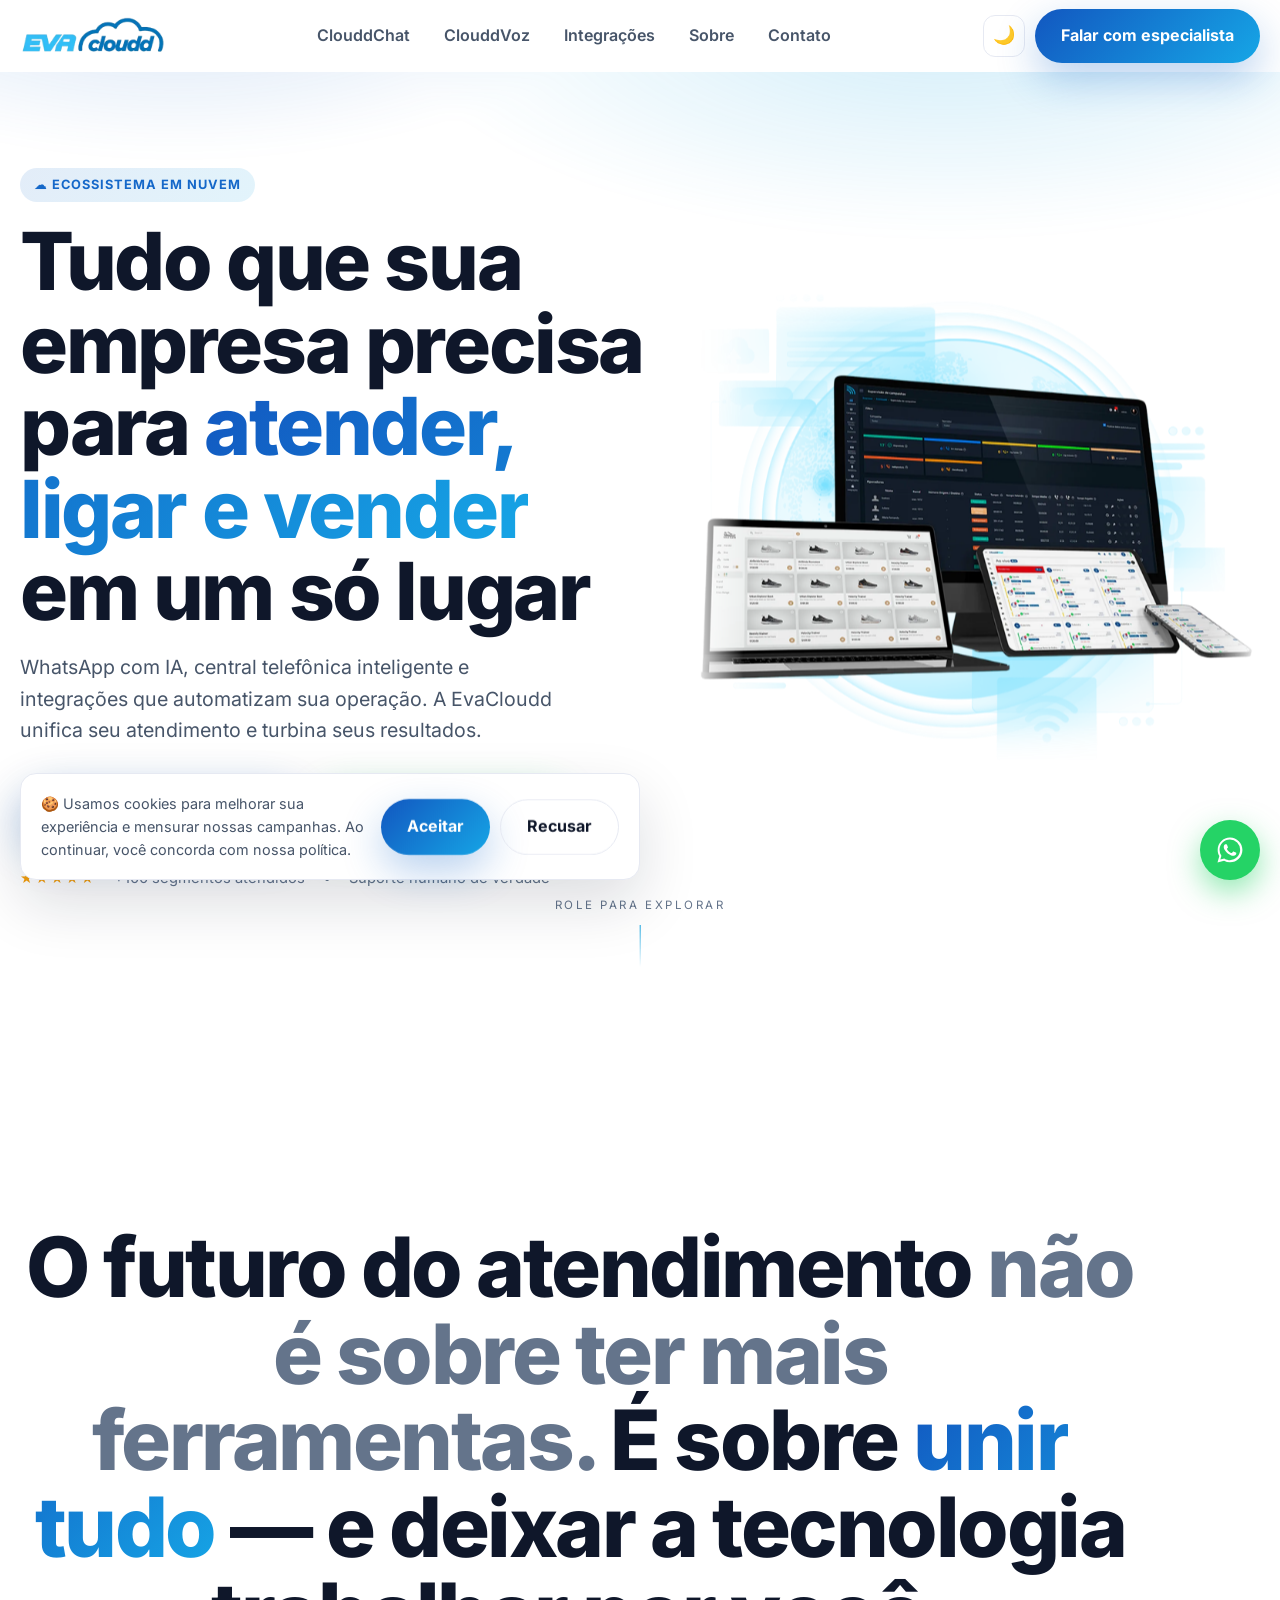
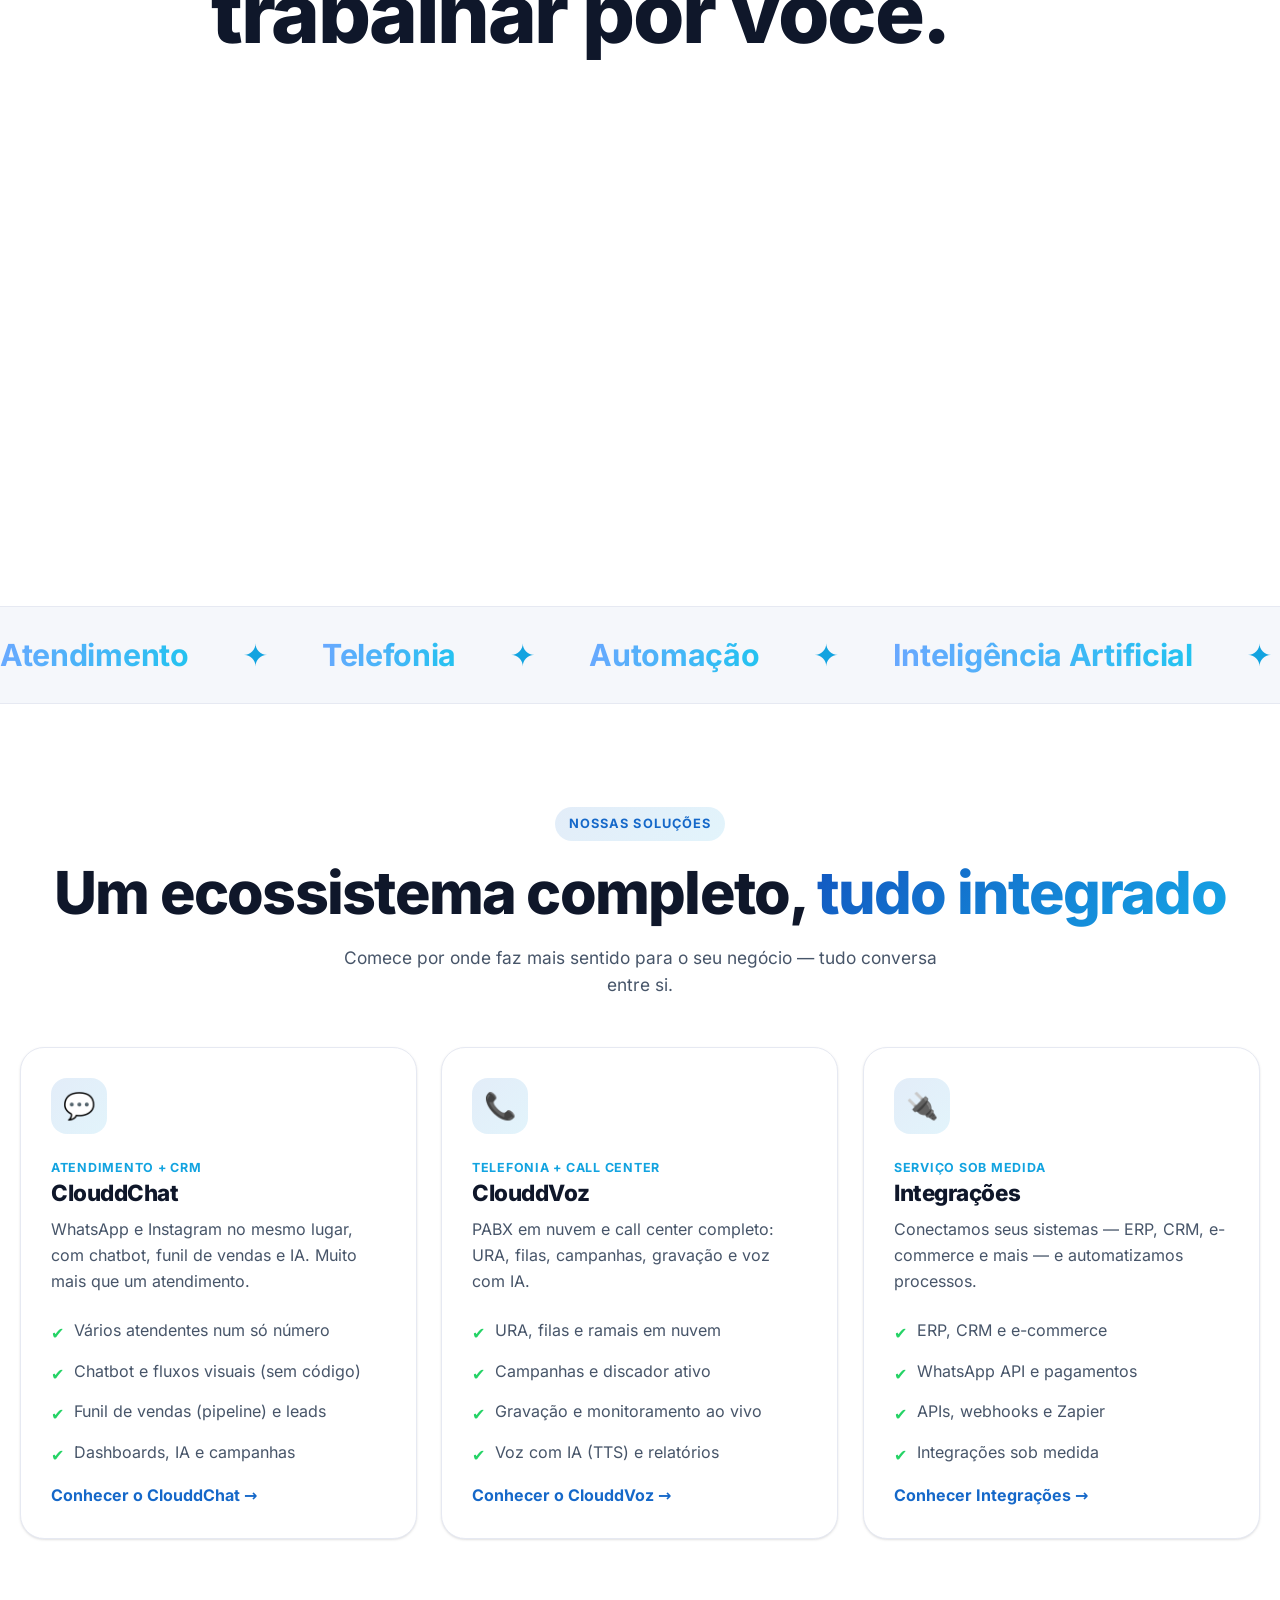
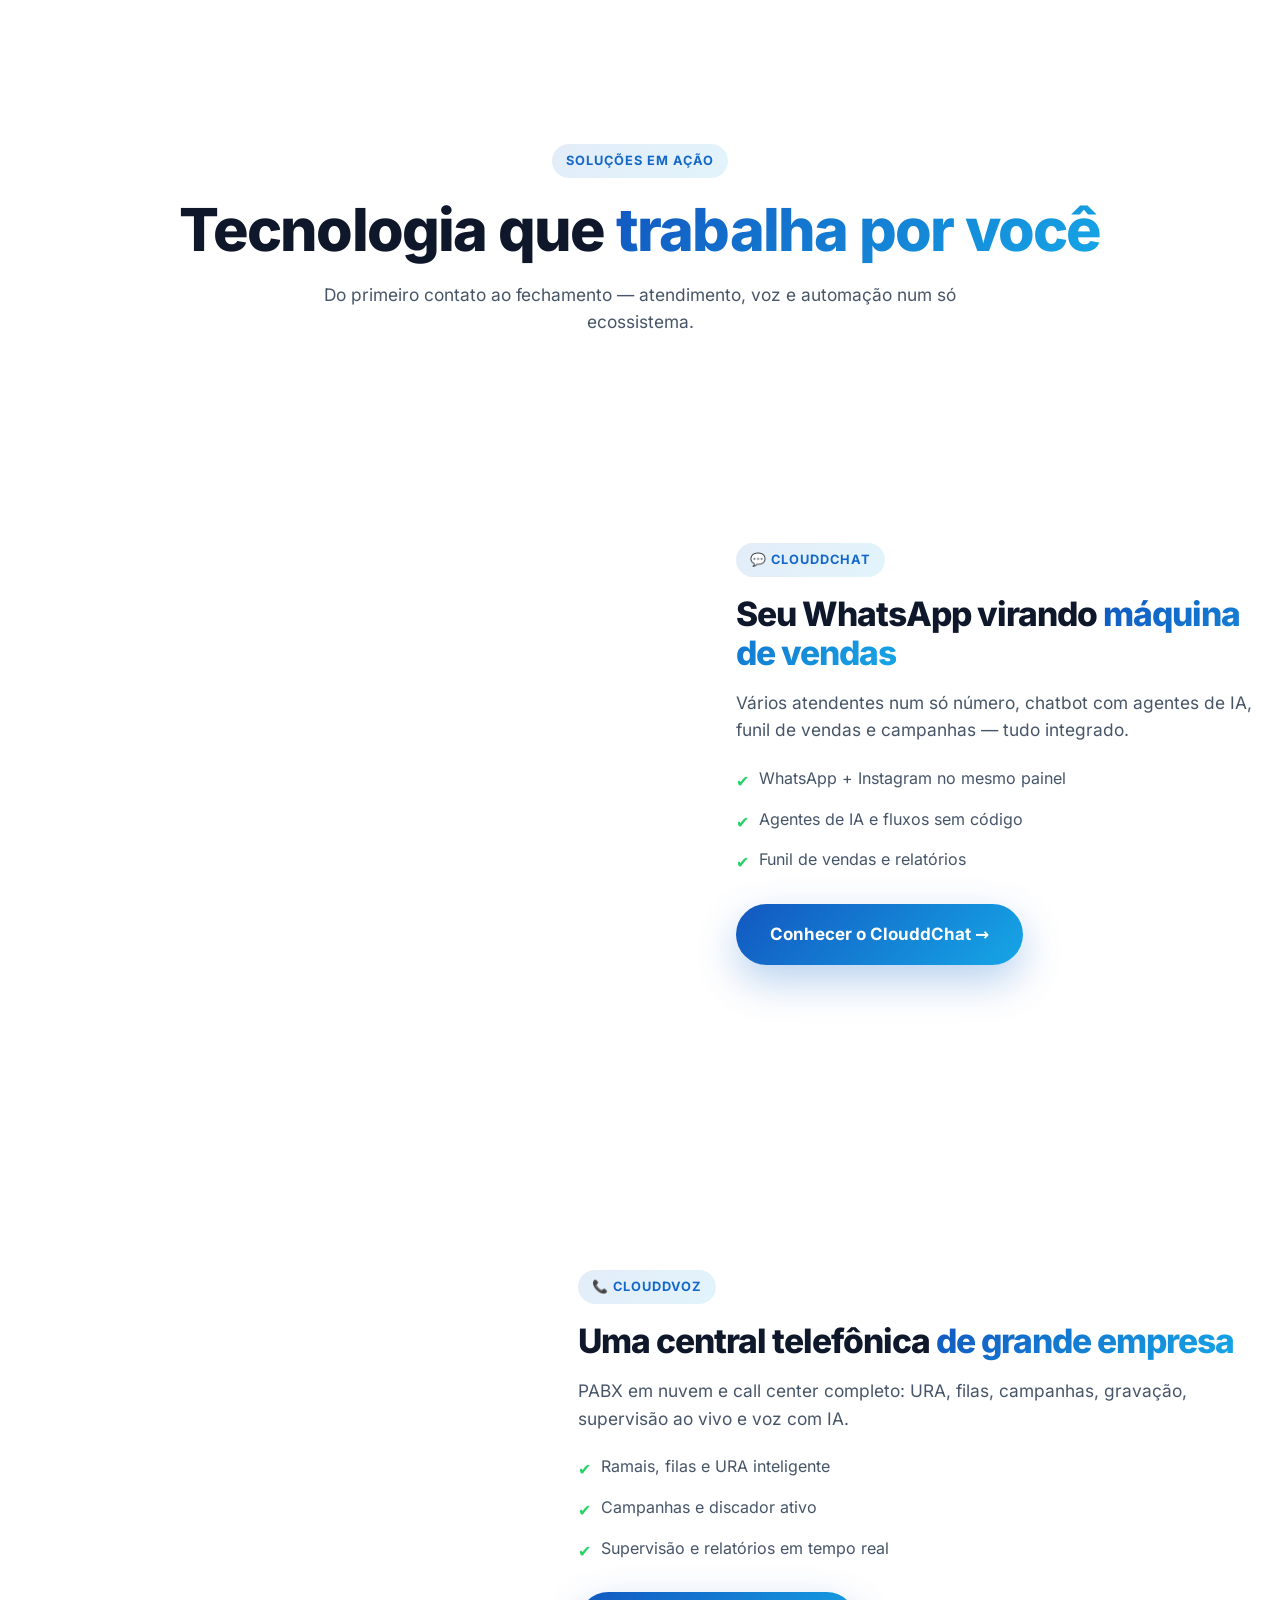
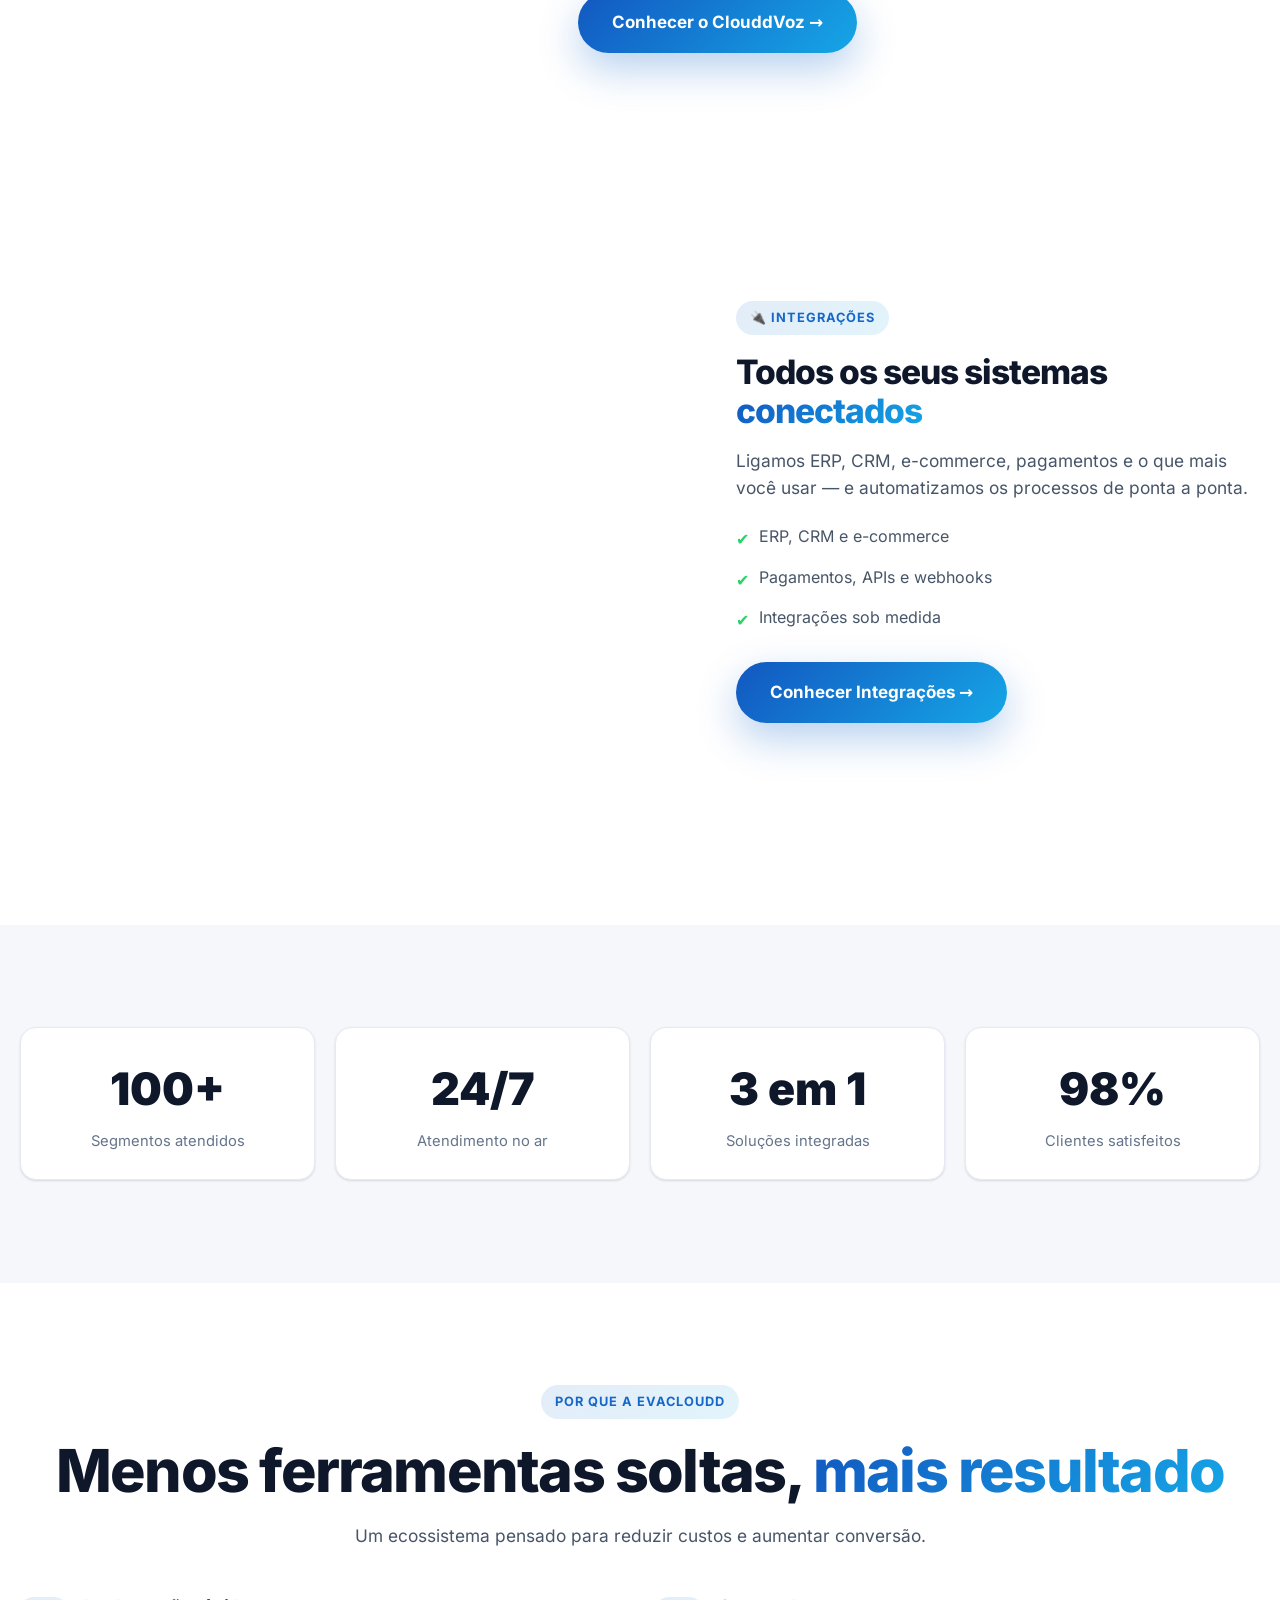
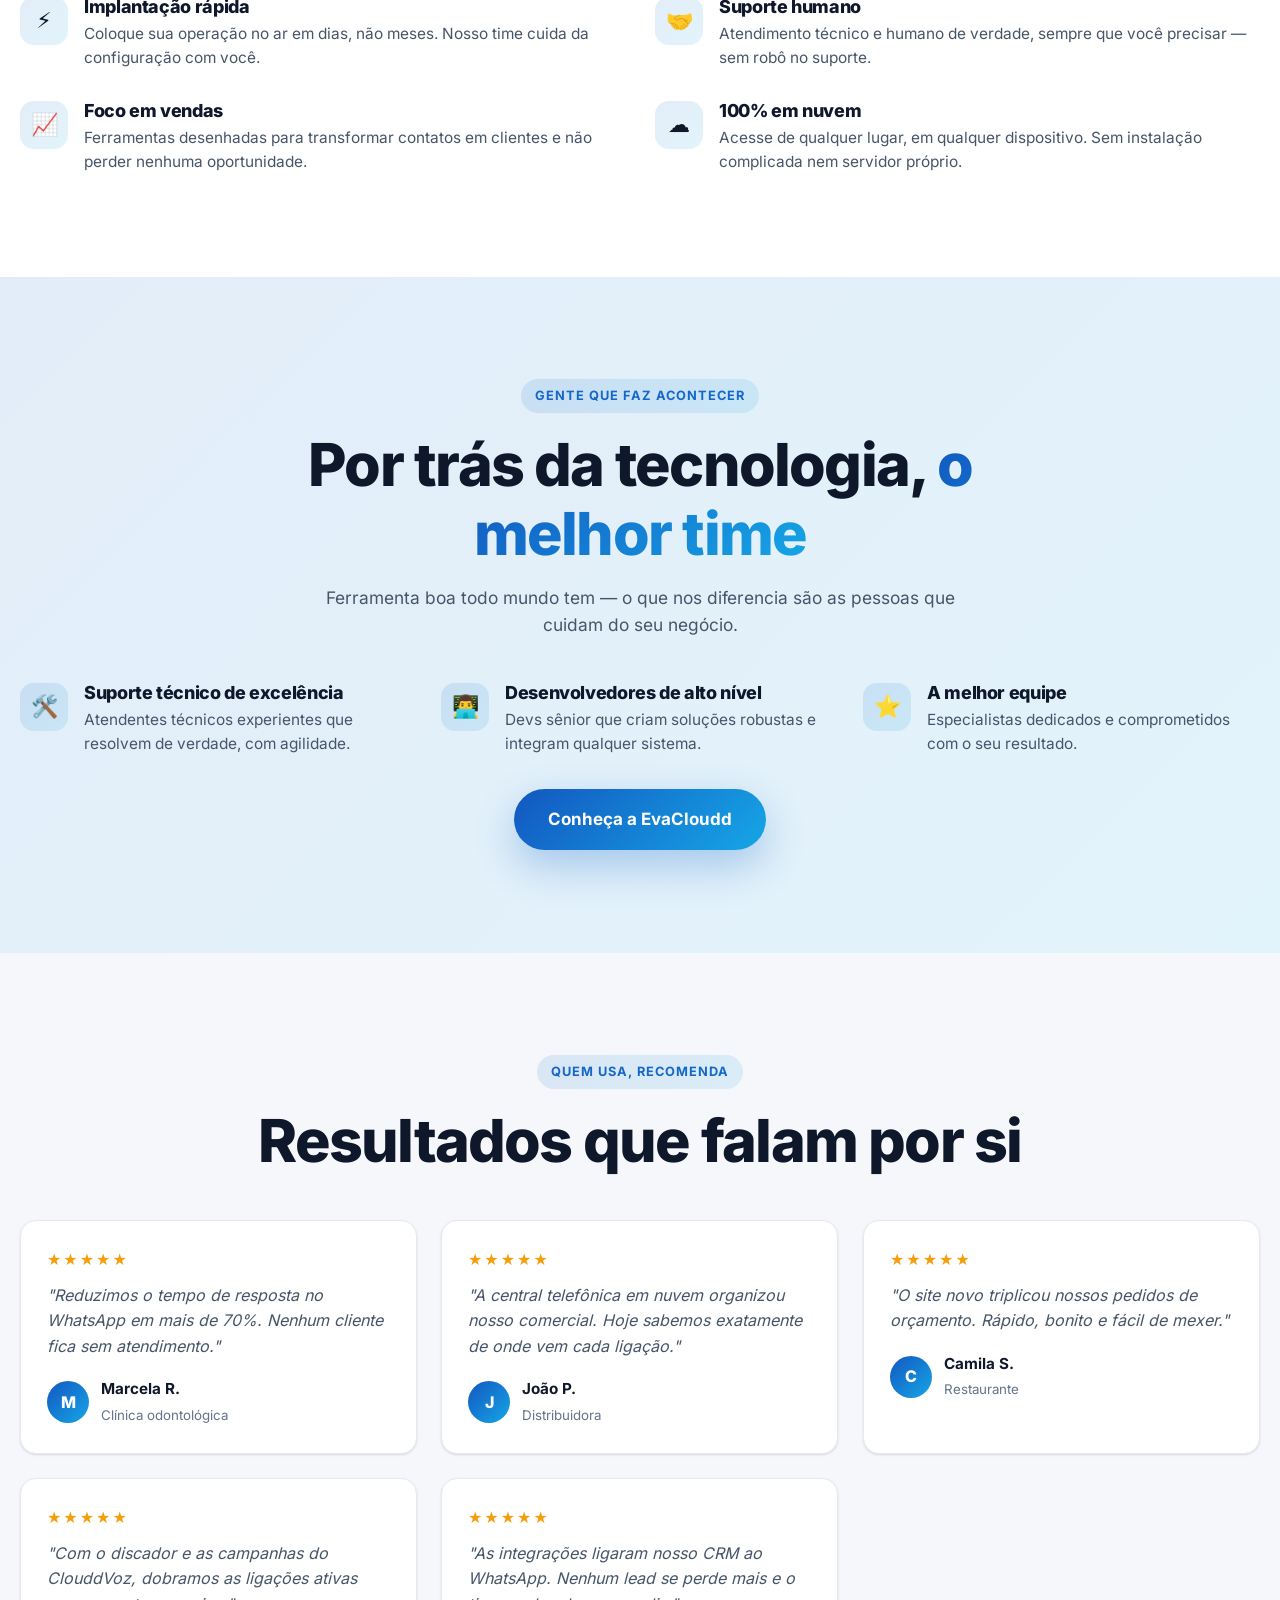
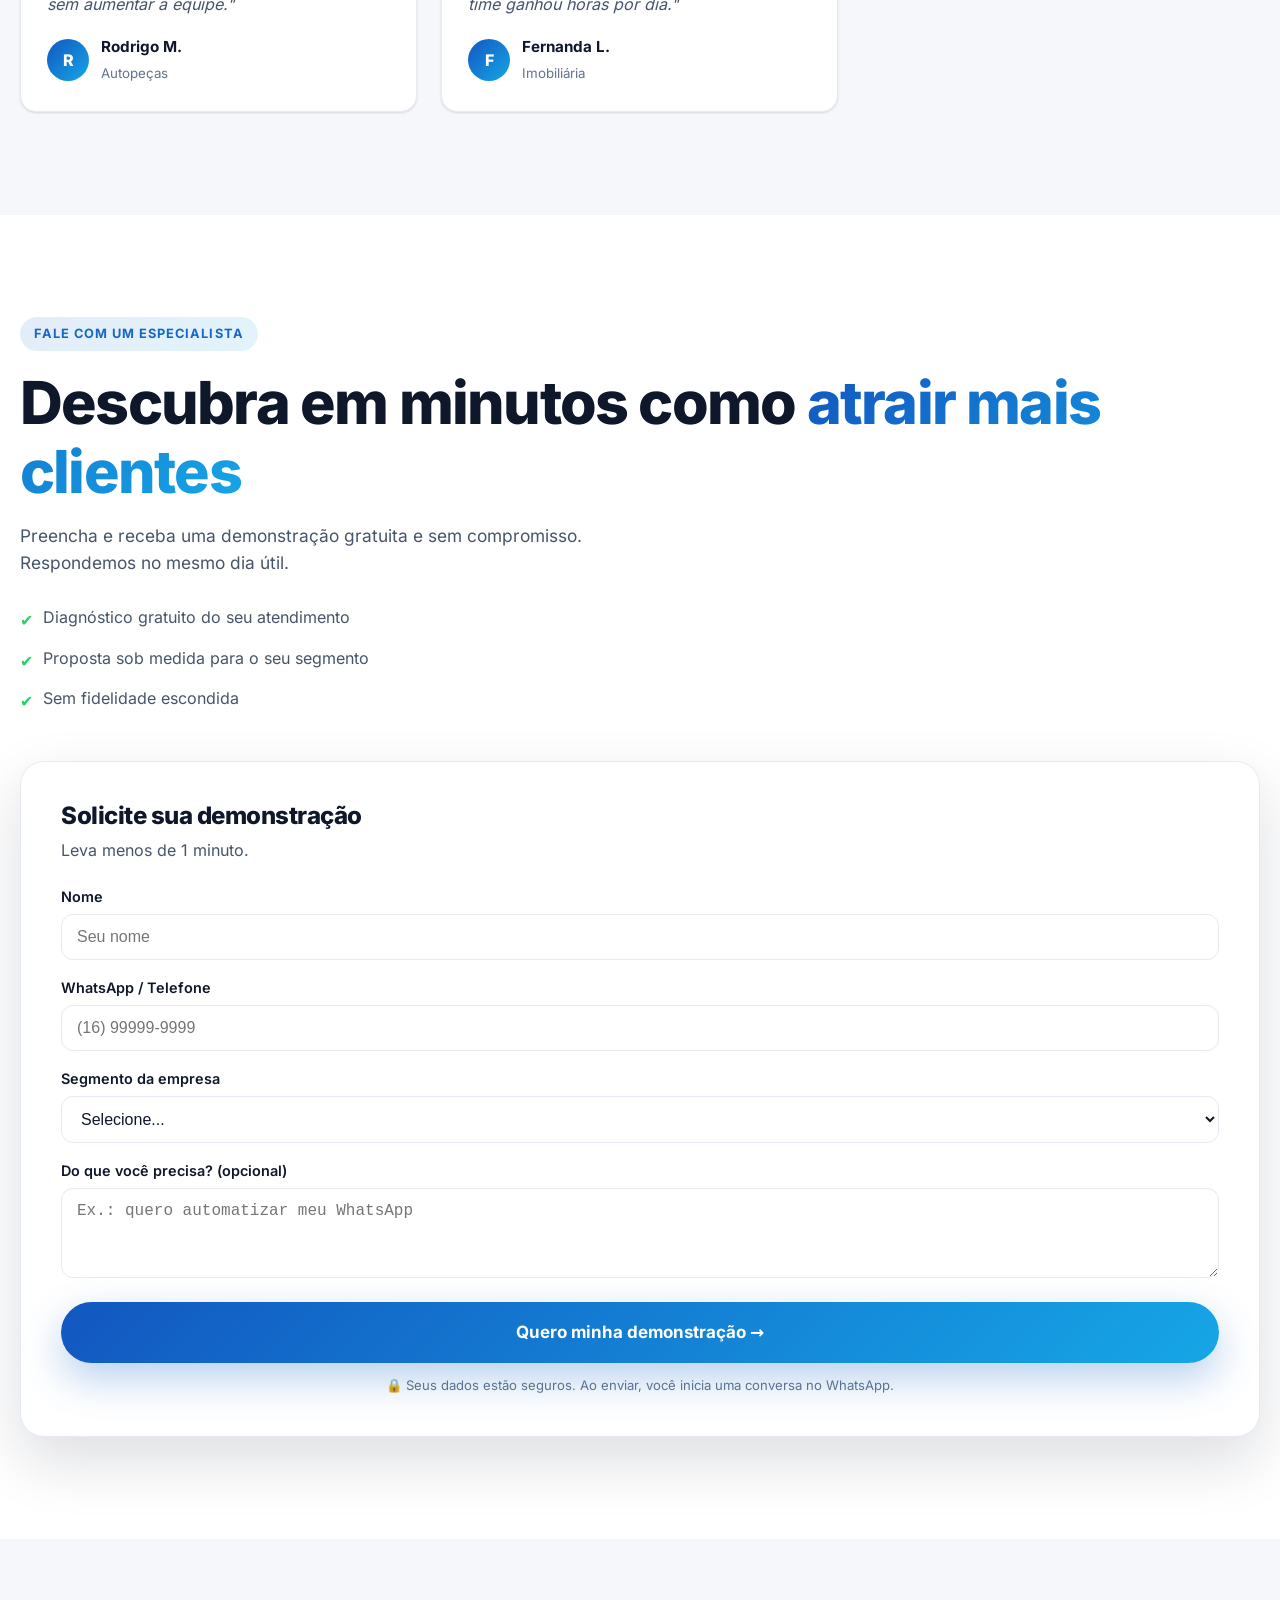
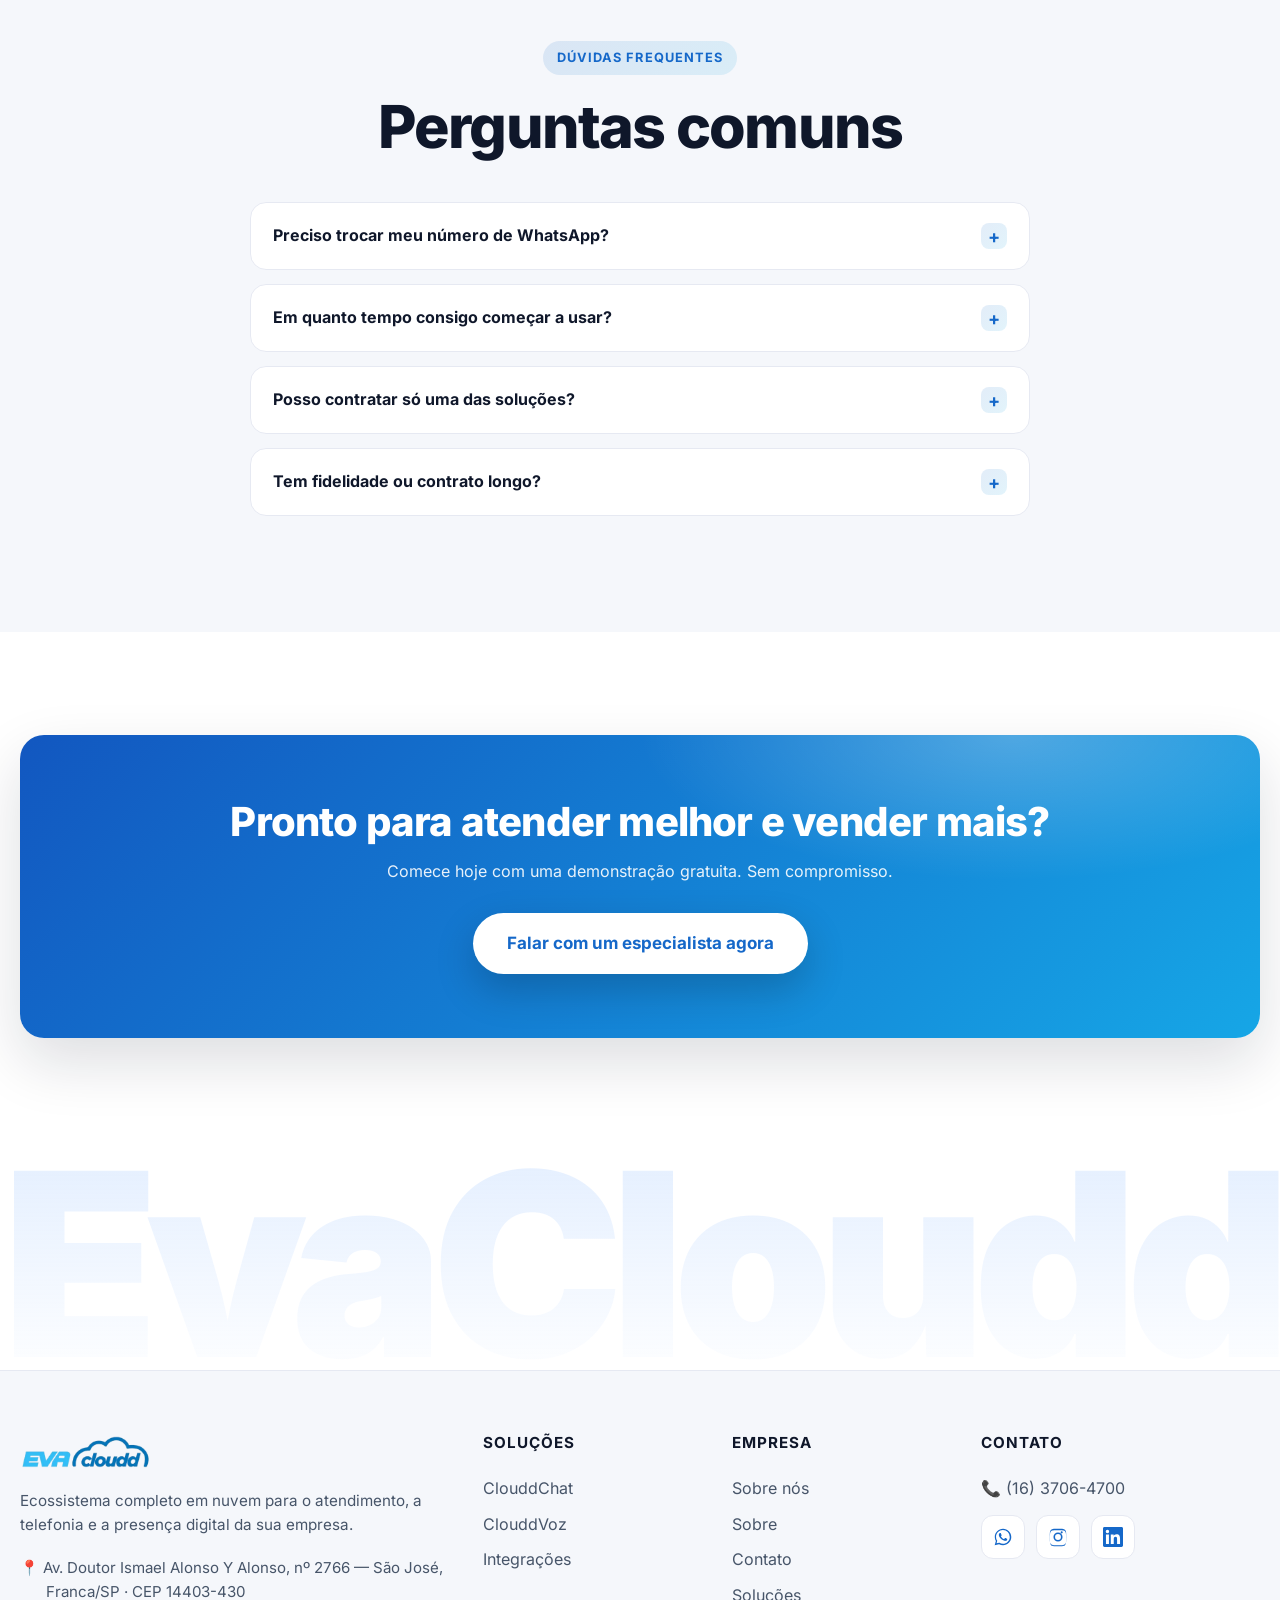
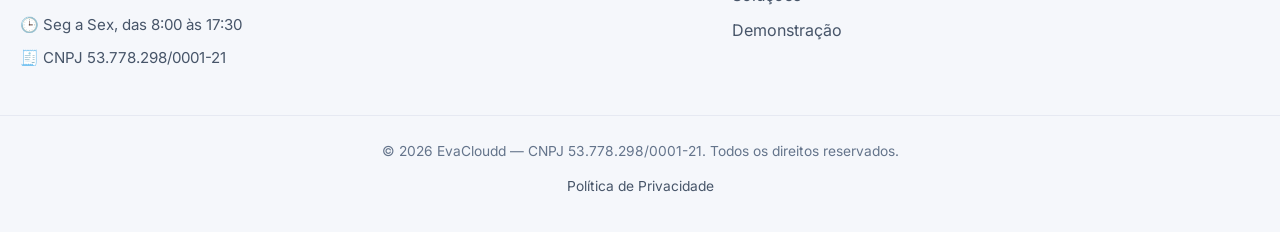
==== commit 49d2f9a5: "update" ====
--- a/index.html
+++ b/index.html
@@ -159,7 +159,7 @@
 
         <article class="card reveal" data-delay="3">
           <div class="card-icon">🔌</div>
-          <span class="tag">Automação</span>
+          <span class="tag">Serviço sob medida</span>
           <h3>Integrações</h3>
           <p>Conectamos seus sistemas — ERP, CRM, e-commerce e mais — e automatizamos processos.</p>
           <ul class="feature-list">
@@ -353,7 +353,7 @@
       <div class="faq" style="margin-top:40px">
         <details class="faq-item reveal"><summary class="faq-q">Preciso trocar meu número de WhatsApp?<span class="ic">+</span></summary><div class="faq-a">Não. O ClouddChat funciona com o seu número atual, permitindo que vários atendentes usem o mesmo WhatsApp ao mesmo tempo.</div></details>
         <details class="faq-item reveal"><summary class="faq-q">Em quanto tempo consigo começar a usar?<span class="ic">+</span></summary><div class="faq-a">A implantação costuma levar poucos dias. Nosso time configura tudo junto com você e treina sua equipe.</div></details>
-        <details class="faq-item reveal"><summary class="faq-q">Posso contratar só um dos produtos?<span class="ic">+</span></summary><div class="faq-a">Sim! Você pode começar com ClouddChat, ClouddVoz ou as Integrações e adicionar os demais quando quiser.</div></details>
+        <details class="faq-item reveal"><summary class="faq-q">Posso contratar só uma das soluções?<span class="ic">+</span></summary><div class="faq-a">Sim! Você pode começar com ClouddChat, ClouddVoz ou o serviço de Integrações e adicionar os demais quando quiser.</div></details>
         <details class="faq-item reveal"><summary class="faq-q">Tem fidelidade ou contrato longo?<span class="ic">+</span></summary><div class="faq-a">Trabalhamos com condições flexíveis. Fale com um especialista para montar o plano ideal para o seu momento.</div></details>
       </div>
     </div>
--- a/assets/css/style.css
+++ b/assets/css/style.css
@@ -649,3 +649,25 @@
 .legal a { color: var(--brand-600); font-weight: 600; }
 .legal a:hover { text-decoration: underline; }
 :root[data-theme="dark"] .legal a { color: var(--accent-400); }
+
+/* =========================================================
+   MOBILE — compactar espaçamentos (menos "vazão" entre blocos)
+   ========================================================= */
+@media (max-width: 720px) {
+  .section { padding: 46px 0; }
+  .hero-cine { min-height: auto; }
+  .hero { padding: 40px 0 44px; }
+  .hero-grid { gap: 26px; }
+  .scrolldown { display: none; }              /* hero deixa de ter altura fixa no mobile */
+  .pin-wrap { min-height: auto !important; }  /* remove o "gap" grande do manifesto */
+  .statement { min-height: auto; padding: 46px 0; position: static; }
+  .statement h2 { font-size: clamp(1.6rem, 7vw, 2.3rem); }
+  .showcase { margin-top: 30px !important; gap: 22px; }
+  .grid-2, .grid-3, .grid-4 { gap: 18px; }
+  .marquee { padding: 18px 0; }
+  .bigmark { padding-top: 6px; }
+  .stats { gap: 14px; }
+}
+@media (max-width: 480px) {
+  .section { padding: 40px 0; }
+}
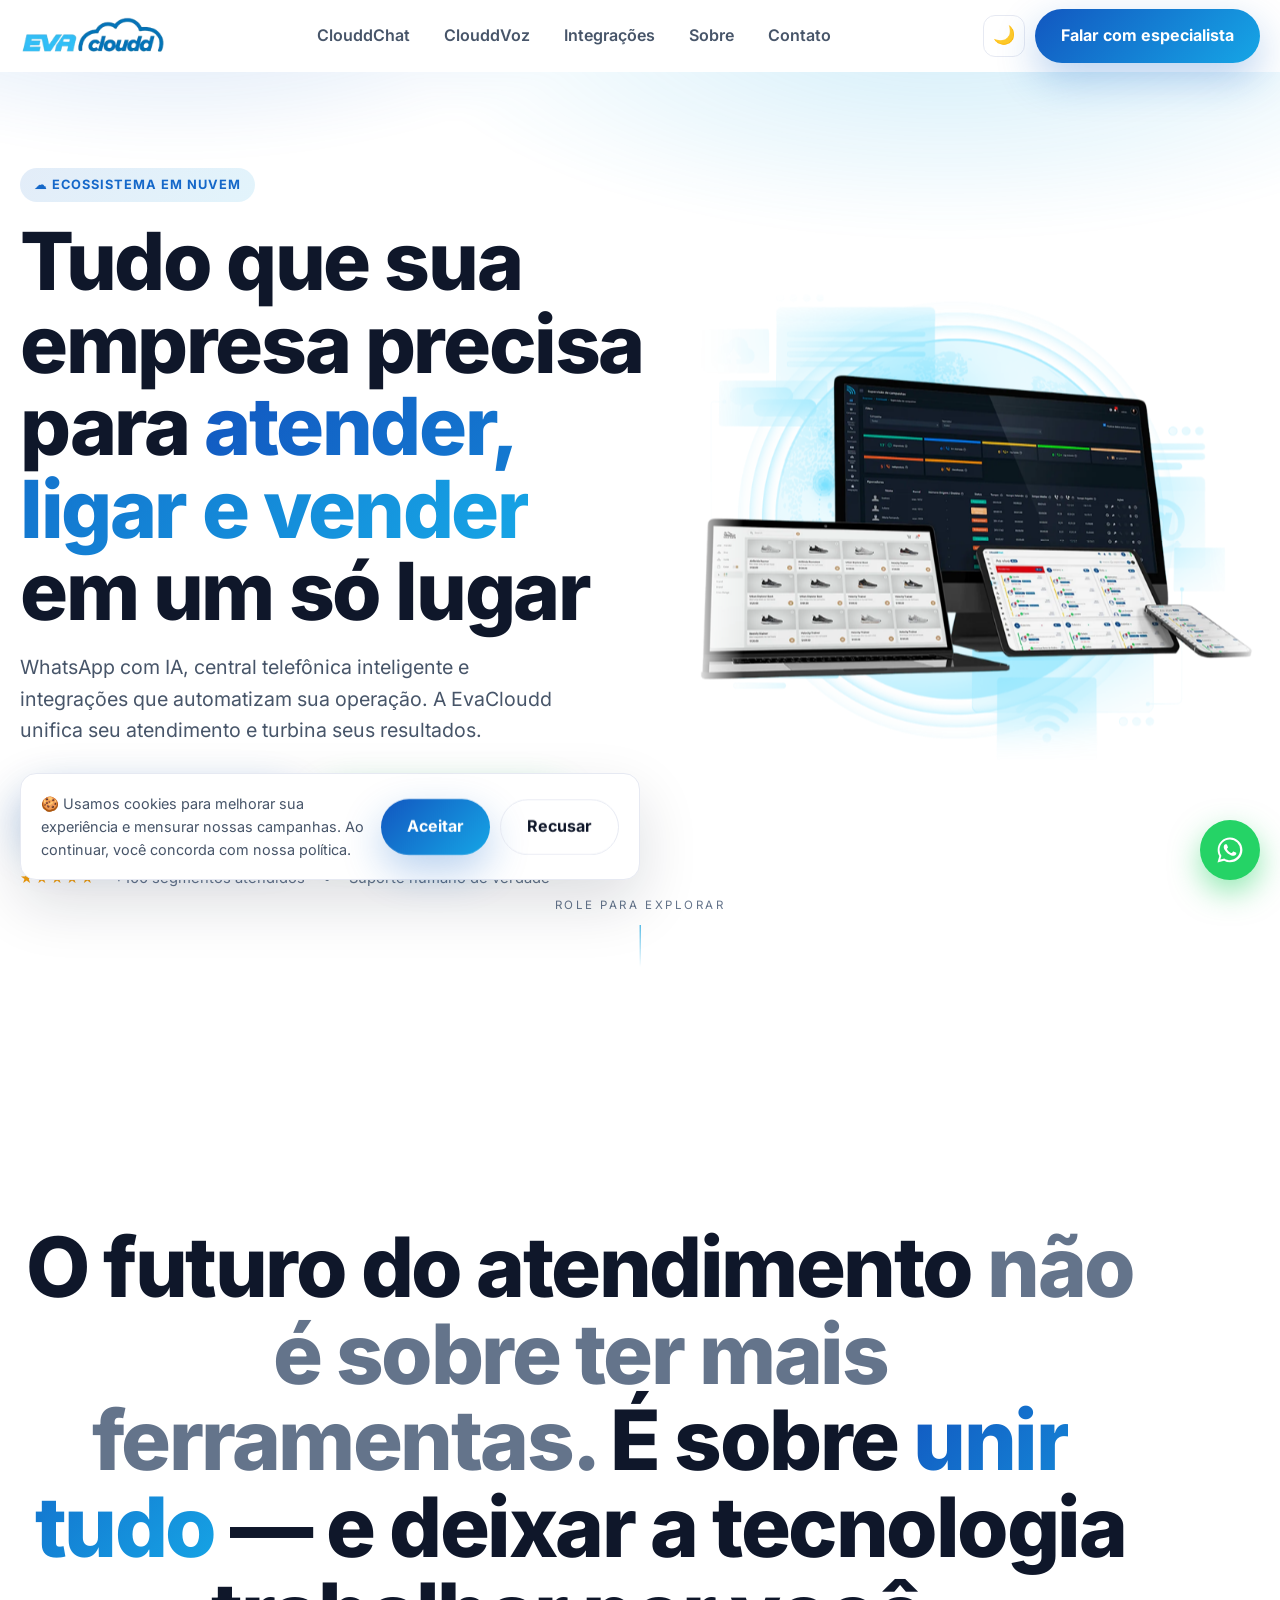
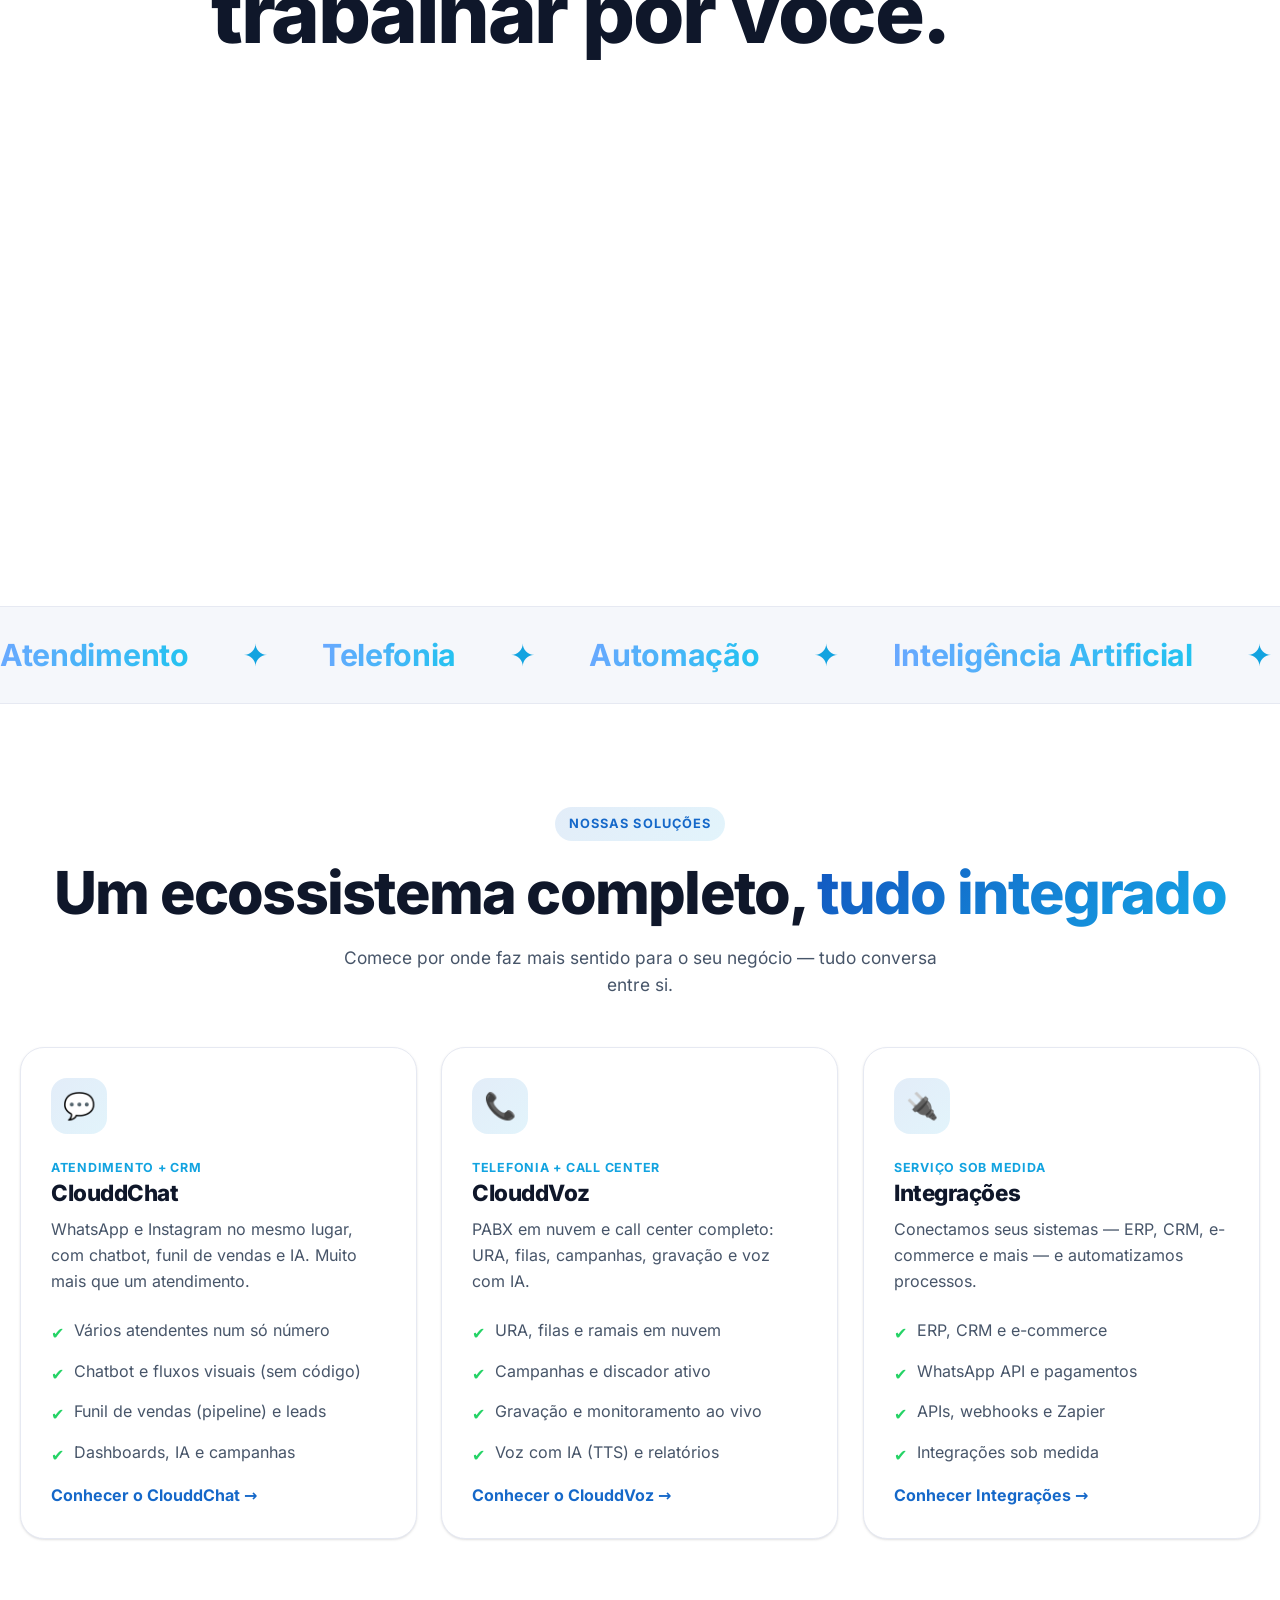
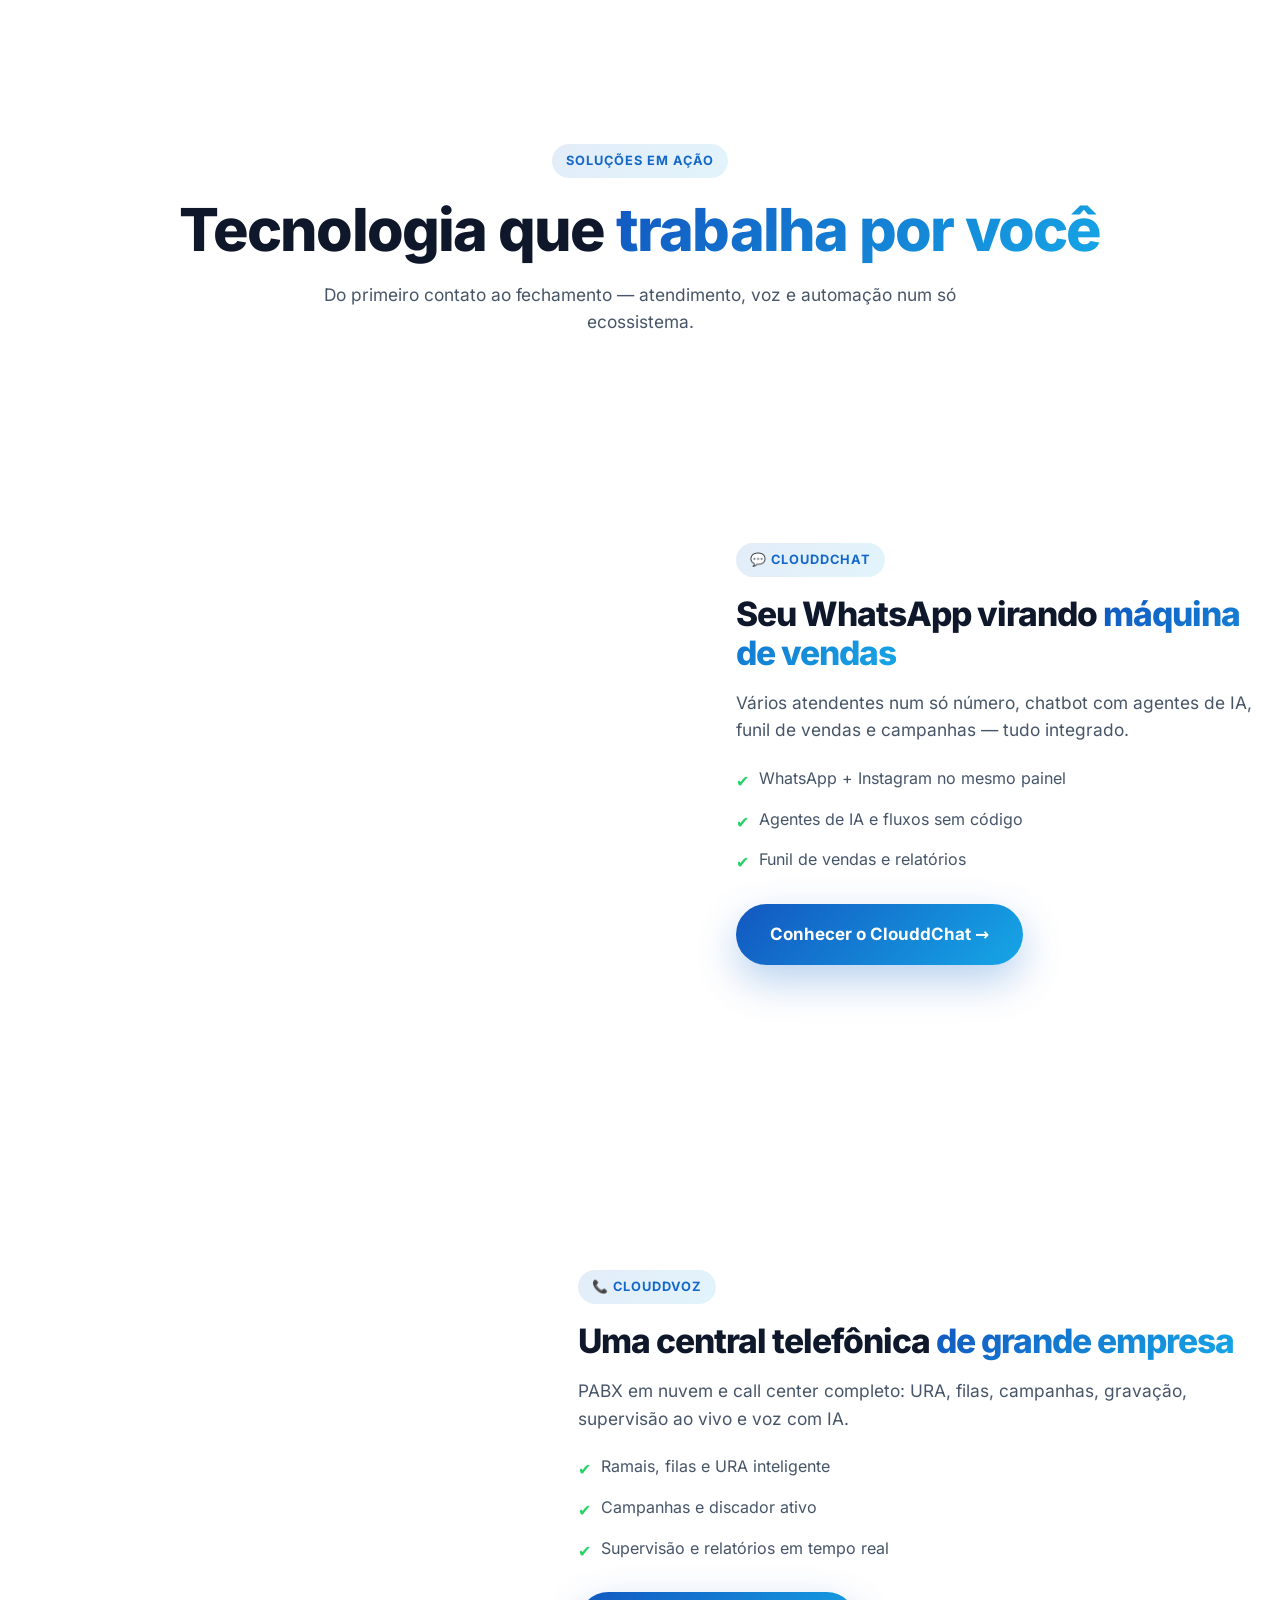
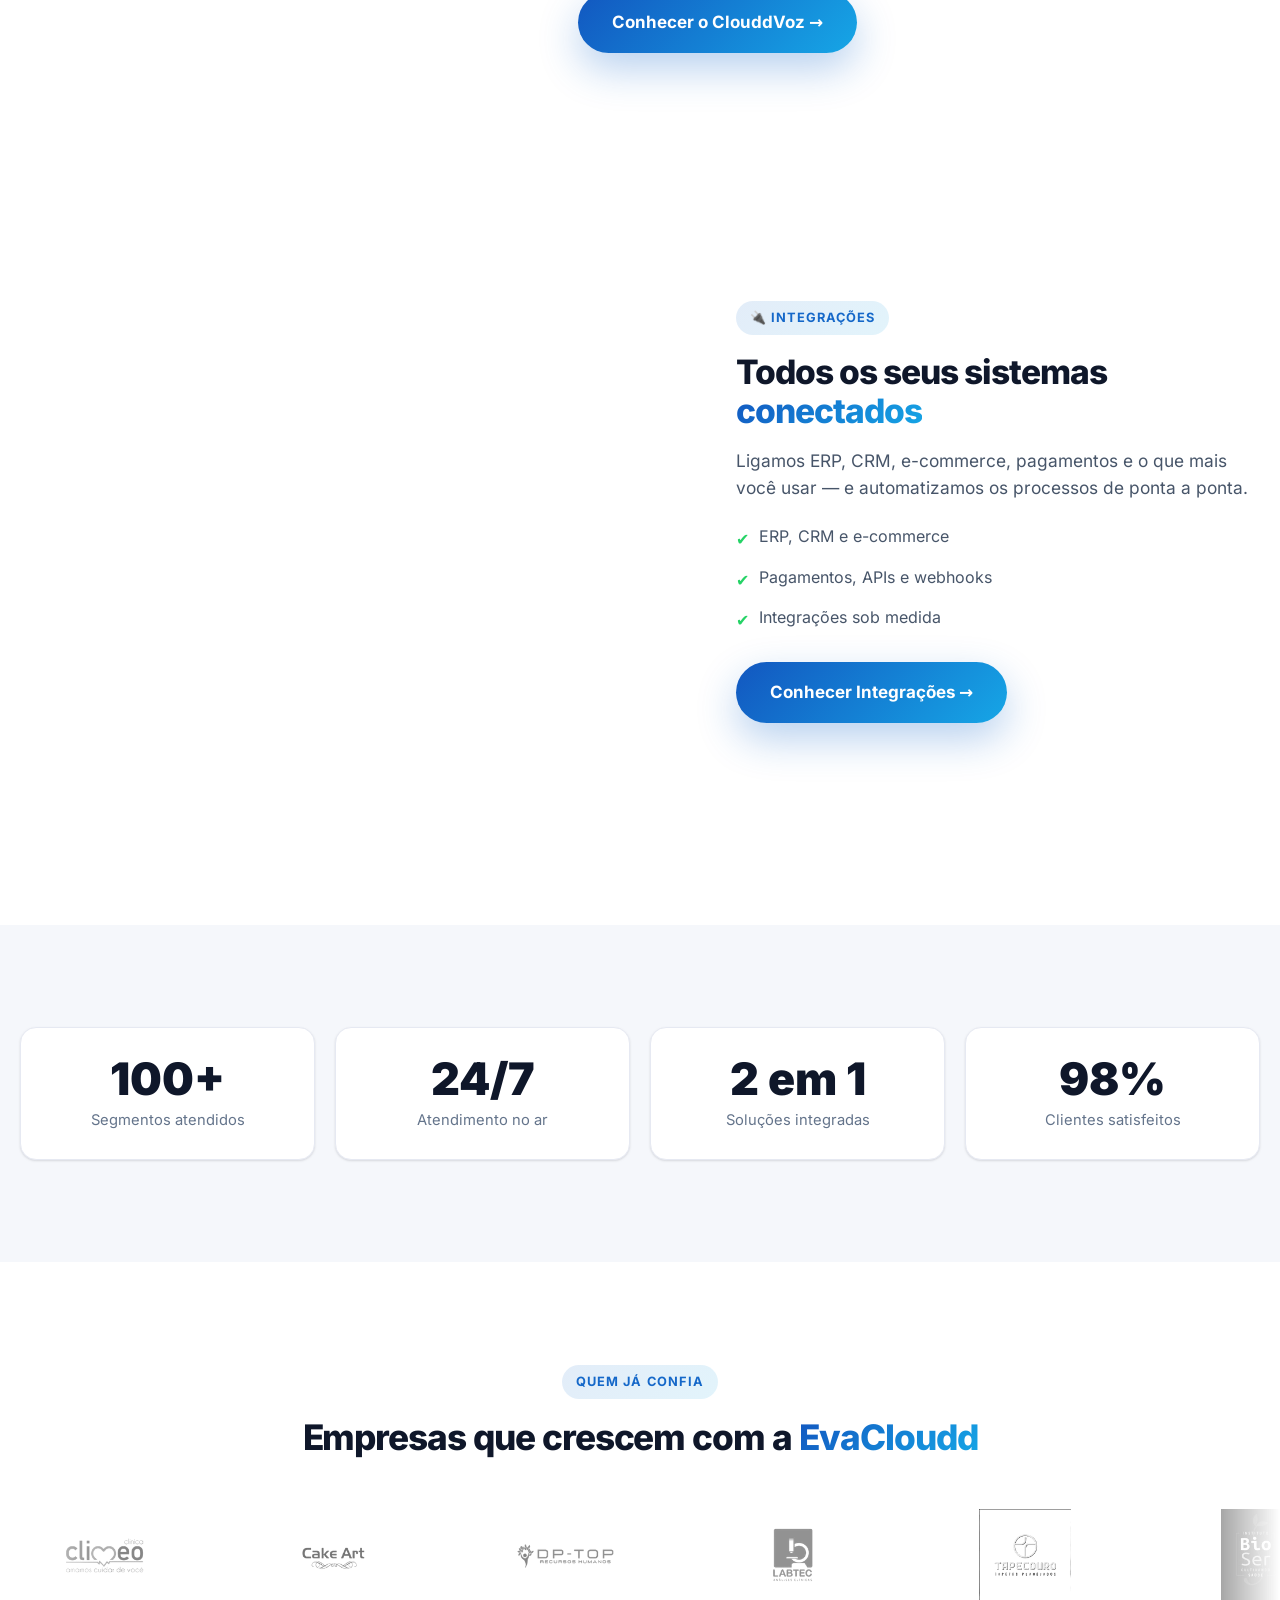
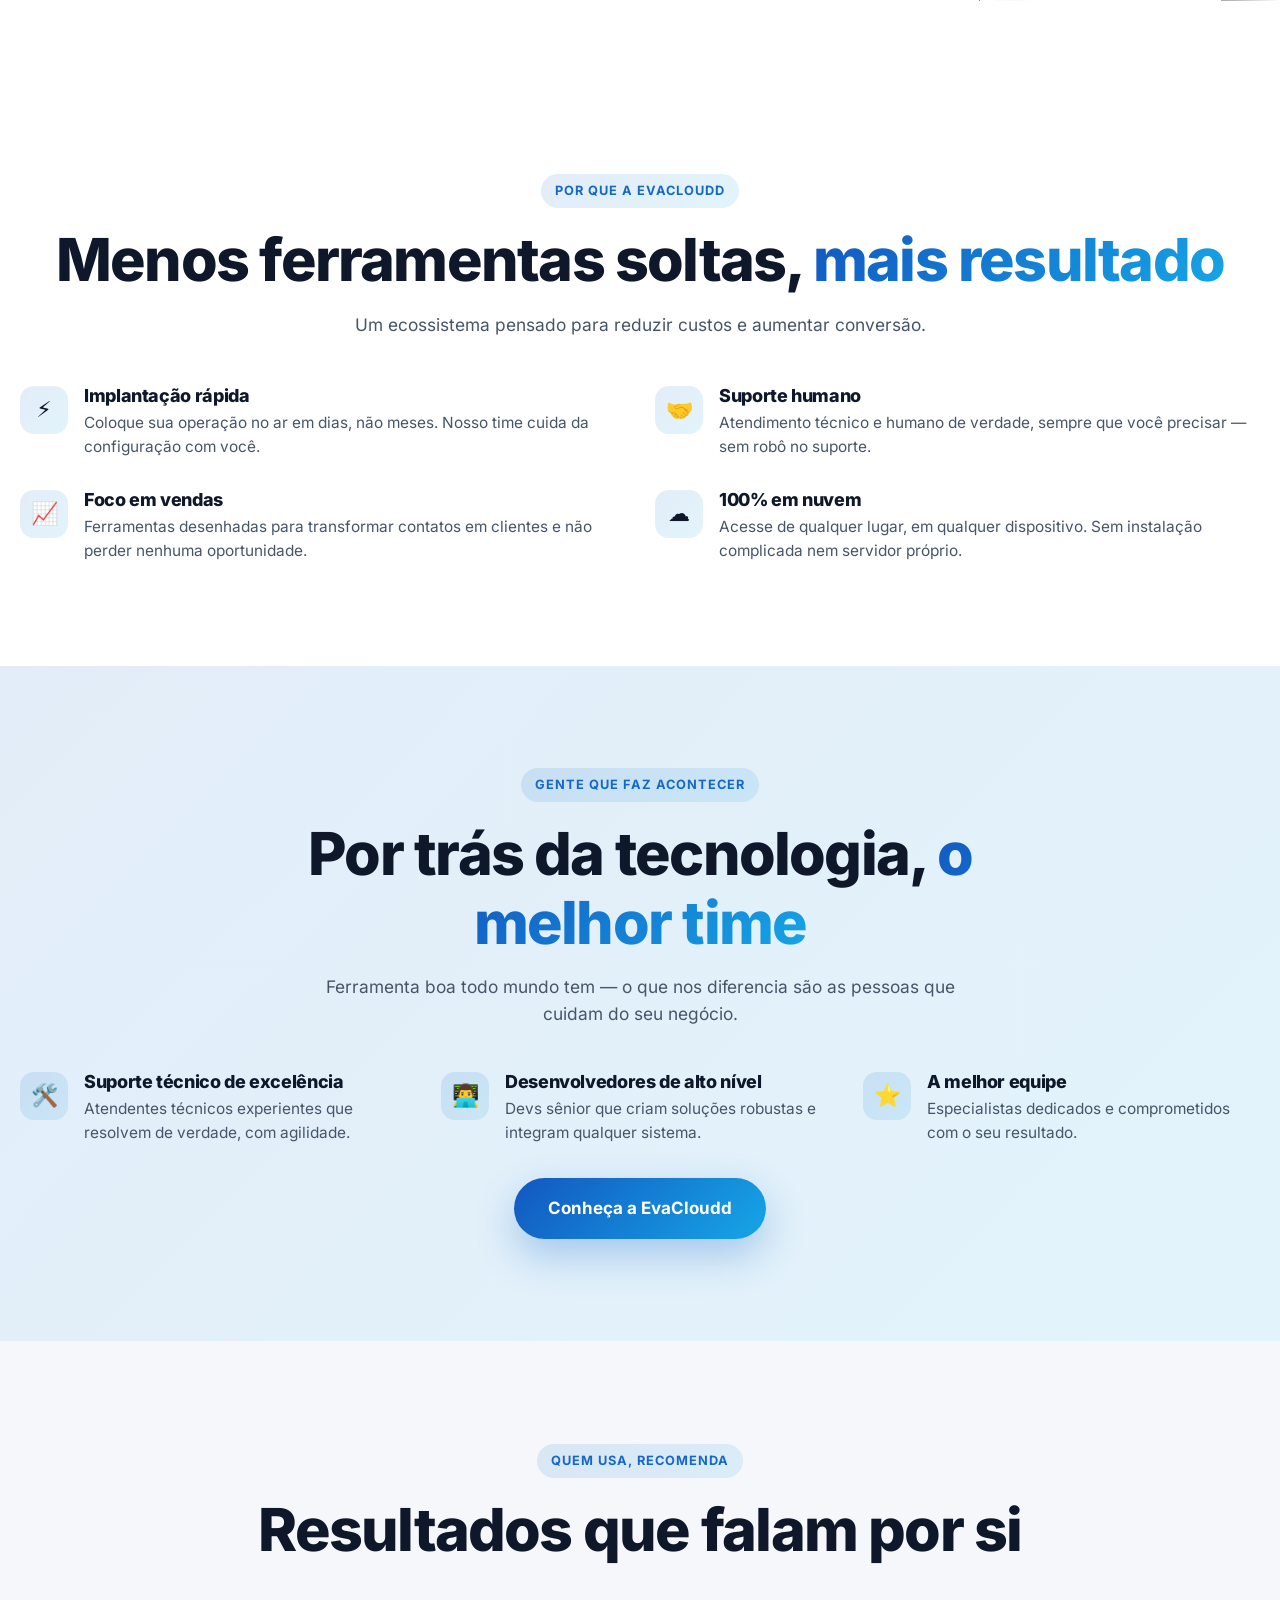
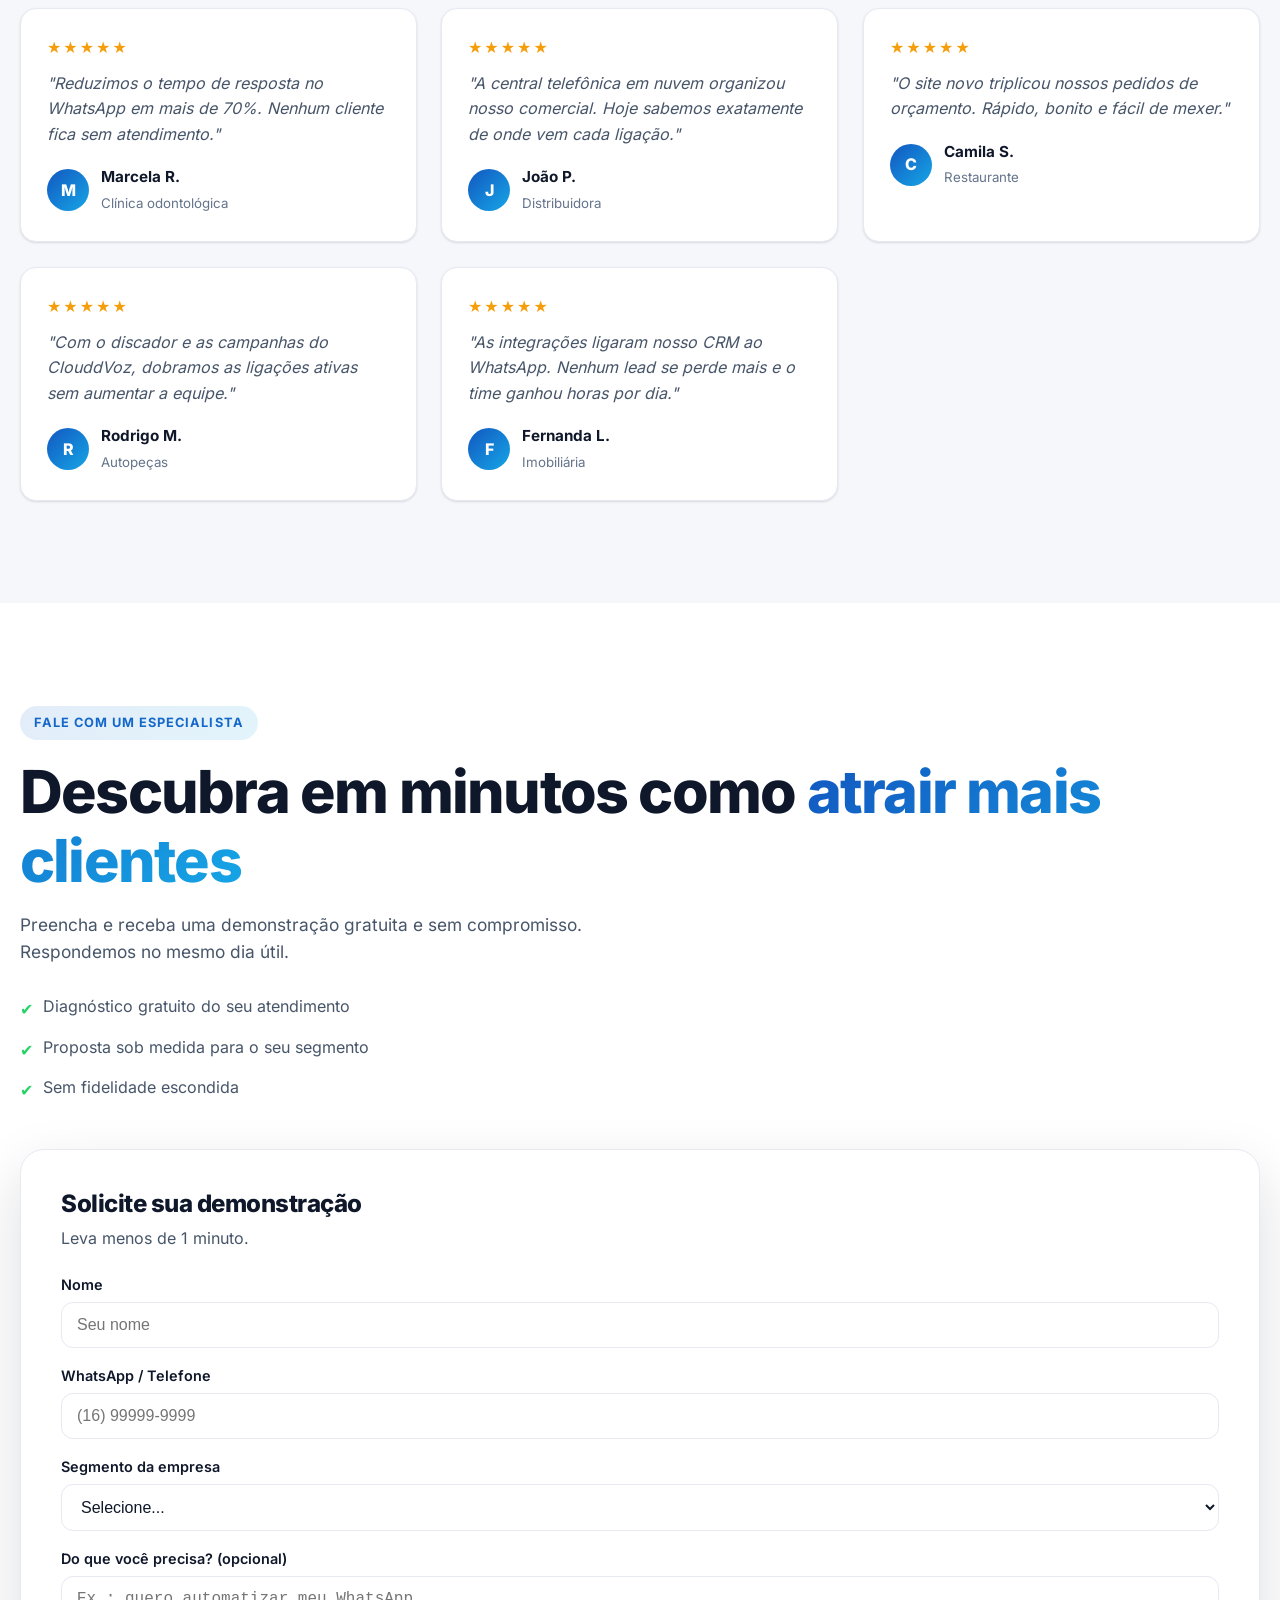
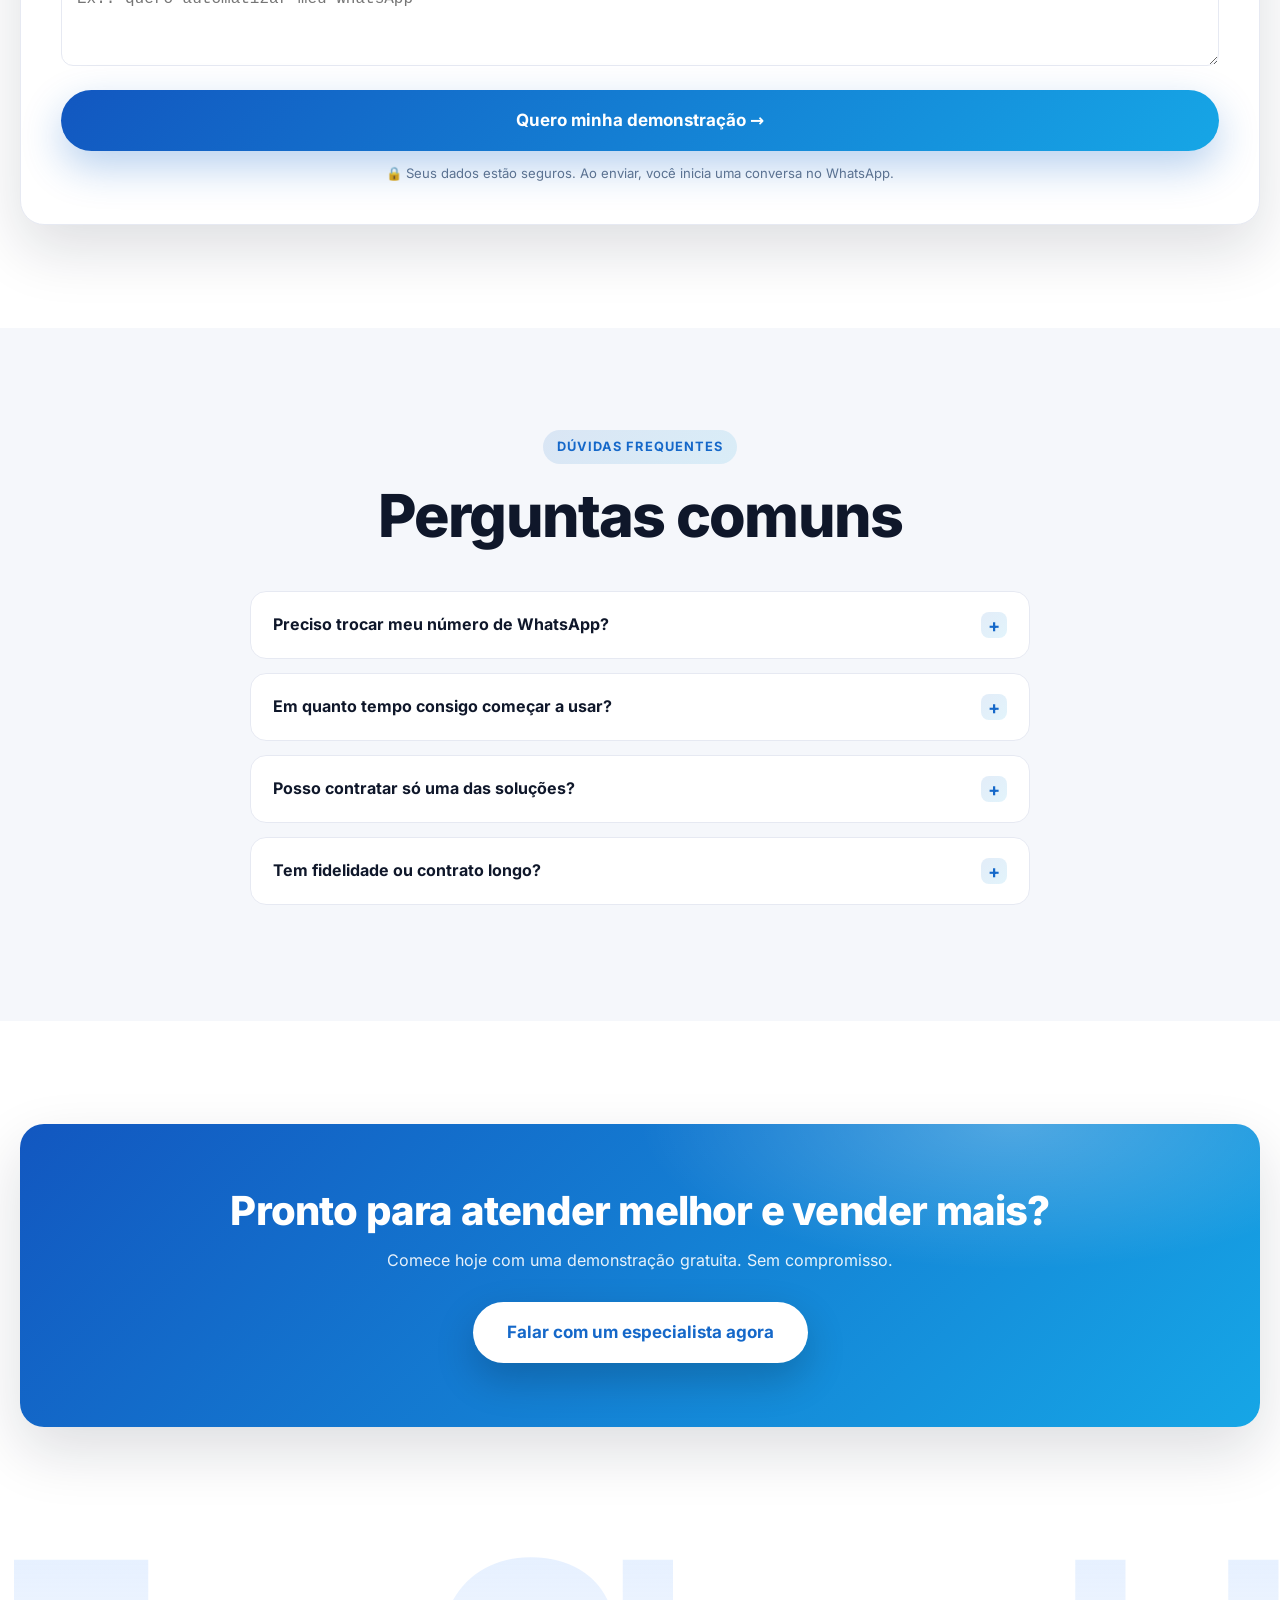
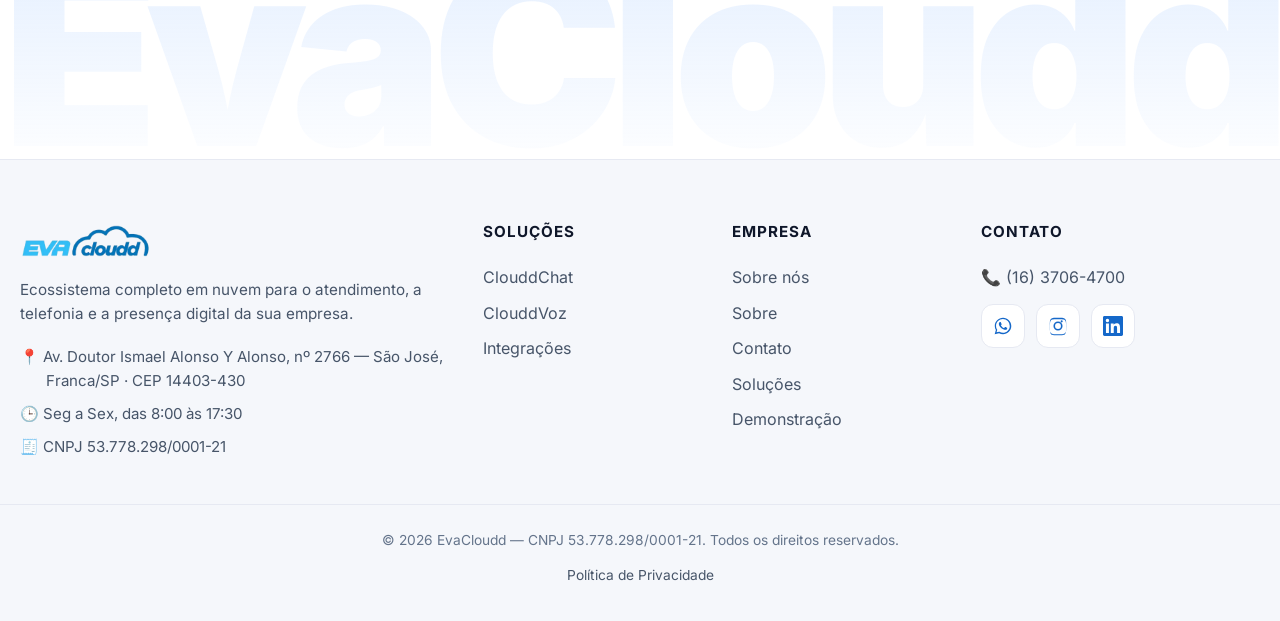
==== commit 216784e1: "update" ====
--- a/index.html
+++ b/index.html
@@ -236,8 +236,24 @@
       <div class="stats">
         <div class="stat reveal"><div class="num"><span data-count="100" data-suffix="+">0</span></div><div class="lbl">Segmentos atendidos</div></div>
         <div class="stat reveal" data-delay="1"><div class="num"><span data-count="24" data-suffix="/7">0</span></div><div class="lbl">Atendimento no ar</div></div>
-        <div class="stat reveal" data-delay="2"><div class="num"><span data-count="3" data-suffix=" em 1">0</span></div><div class="lbl">Soluções integradas</div></div>
+        <div class="stat reveal" data-delay="2"><div class="num"><span data-count="2" data-suffix=" em 1">0</span></div><div class="lbl">Soluções integradas</div></div>
         <div class="stat reveal" data-delay="3"><div class="num"><span data-count="98" data-suffix="%">0</span></div><div class="lbl">Clientes satisfeitos</div></div>
+      </div>
+    </div>
+  </section>
+
+  <!-- ================= CLIENTES (logos) ================= -->
+  <section class="section clients">
+    <div class="container">
+      <div class="center reveal" style="margin-bottom:38px">
+        <span class="eyebrow">Quem já confia</span>
+        <h2 class="section-title" style="font-size:clamp(1.5rem,3.5vw,2.2rem)">Empresas que crescem com a <span class="text-grad">EvaCloudd</span></h2>
+      </div>
+    </div>
+    <div class="logos-marquee" aria-label="Empresas clientes da EvaCloudd">
+      <div class="logos-track">
+        <div class="logo-item"><img src="assets/img/empresas/climeo.webp" alt="Climeo" loading="lazy" width="140" height="70" /></div><div class="logo-item"><img src="assets/img/empresas/cake-art.webp" alt="Cake Art" loading="lazy" width="140" height="70" /></div><div class="logo-item"><img src="assets/img/empresas/dptop.webp" alt="Dptop" loading="lazy" width="140" height="70" /></div><div class="logo-item"><img src="assets/img/empresas/labetc.webp" alt="Lab Etc" loading="lazy" width="140" height="70" /></div><div class="logo-item"><img src="assets/img/empresas/tapecouro.webp" alt="TapeCouro" loading="lazy" width="140" height="70" /></div><div class="logo-item"><img src="assets/img/empresas/bioser.webp" alt="BioSer" loading="lazy" width="140" height="70" /></div><div class="logo-item"><img src="assets/img/empresas/dc-beauty.webp" alt="DC Beauty" loading="lazy" width="140" height="70" /></div><div class="logo-item"><img src="assets/img/empresas/flor-da-vida.webp" alt="Flor da Vida" loading="lazy" width="140" height="70" /></div><div class="logo-item"><img src="assets/img/empresas/med-food-pet.webp" alt="Med Food Pet" loading="lazy" width="140" height="70" /></div><div class="logo-item"><img src="assets/img/empresas/oticas-melani.webp" alt="Óticas Melani" loading="lazy" width="140" height="70" /></div><div class="logo-item"><img src="assets/img/empresas/calcados-shelter.webp" alt="Calçados Shelter" loading="lazy" width="140" height="70" /></div><div class="logo-item"><img src="assets/img/empresas/imobiliaria-calixto.webp" alt="Imobiliária Calixto" loading="lazy" width="140" height="70" /></div><div class="logo-item"><img src="assets/img/empresas/presidente-motos.webp" alt="Presidente Motos" loading="lazy" width="140" height="70" /></div><div class="logo-item"><img src="assets/img/empresas/cascata.webp" alt="Cascata" loading="lazy" width="140" height="70" /></div><div class="logo-item"><img src="assets/img/empresas/clinica-do-sono.webp" alt="Clínica do Sono" loading="lazy" width="140" height="70" /></div><div class="logo-item"><img src="assets/img/empresas/casem.webp" alt="Casem" loading="lazy" width="140" height="70" /></div><div class="logo-item"><img src="assets/img/empresas/cebrapcam.webp" alt="Cebrapcam" loading="lazy" width="140" height="70" /></div><div class="logo-item"><img src="assets/img/empresas/cia-dpizza.webp" alt="Cia d'Pizza" loading="lazy" width="140" height="70" /></div><div class="logo-item"><img src="assets/img/empresas/clinica-do-trabalhador.webp" alt="Clínica do Trabalhador" loading="lazy" width="140" height="70" /></div><div class="logo-item"><img src="assets/img/empresas/haustech.webp" alt="Haustech" loading="lazy" width="140" height="70" /></div><div class="logo-item"><img src="assets/img/empresas/seac-contabilidade.webp" alt="Seac Contabilidade" loading="lazy" width="140" height="70" /></div><div class="logo-item"><img src="assets/img/empresas/uniao-embalagens.webp" alt="União Embalagens" loading="lazy" width="140" height="70" /></div><div class="logo-item"><img src="assets/img/empresas/uso-beneficios.webp" alt="Uso Benefícios" loading="lazy" width="140" height="70" /></div><div class="logo-item"><img src="assets/img/empresas/padua-advogados.webp" alt="Pádua Advogados" loading="lazy" width="140" height="70" /></div><div class="logo-item"><img src="assets/img/empresas/17.webp" alt="Cliente EvaCloudd" loading="lazy" width="140" height="70" /></div><div class="logo-item"><img src="assets/img/empresas/18.webp" alt="Cliente EvaCloudd" loading="lazy" width="140" height="70" /></div><div class="logo-item"><img src="assets/img/empresas/20.webp" alt="Cliente EvaCloudd" loading="lazy" width="140" height="70" /></div>
+        <div class="logo-item" aria-hidden="true"><img src="assets/img/empresas/climeo.webp" alt="" loading="lazy" width="140" height="70" /></div><div class="logo-item" aria-hidden="true"><img src="assets/img/empresas/cake-art.webp" alt="" loading="lazy" width="140" height="70" /></div><div class="logo-item" aria-hidden="true"><img src="assets/img/empresas/dptop.webp" alt="" loading="lazy" width="140" height="70" /></div><div class="logo-item" aria-hidden="true"><img src="assets/img/empresas/labetc.webp" alt="" loading="lazy" width="140" height="70" /></div><div class="logo-item" aria-hidden="true"><img src="assets/img/empresas/tapecouro.webp" alt="" loading="lazy" width="140" height="70" /></div><div class="logo-item" aria-hidden="true"><img src="assets/img/empresas/bioser.webp" alt="" loading="lazy" width="140" height="70" /></div><div class="logo-item" aria-hidden="true"><img src="assets/img/empresas/dc-beauty.webp" alt="" loading="lazy" width="140" height="70" /></div><div class="logo-item" aria-hidden="true"><img src="assets/img/empresas/flor-da-vida.webp" alt="" loading="lazy" width="140" height="70" /></div><div class="logo-item" aria-hidden="true"><img src="assets/img/empresas/med-food-pet.webp" alt="" loading="lazy" width="140" height="70" /></div><div class="logo-item" aria-hidden="true"><img src="assets/img/empresas/oticas-melani.webp" alt="" loading="lazy" width="140" height="70" /></div><div class="logo-item" aria-hidden="true"><img src="assets/img/empresas/calcados-shelter.webp" alt="" loading="lazy" width="140" height="70" /></div><div class="logo-item" aria-hidden="true"><img src="assets/img/empresas/imobiliaria-calixto.webp" alt="" loading="lazy" width="140" height="70" /></div><div class="logo-item" aria-hidden="true"><img src="assets/img/empresas/presidente-motos.webp" alt="" loading="lazy" width="140" height="70" /></div><div class="logo-item" aria-hidden="true"><img src="assets/img/empresas/cascata.webp" alt="" loading="lazy" width="140" height="70" /></div><div class="logo-item" aria-hidden="true"><img src="assets/img/empresas/clinica-do-sono.webp" alt="" loading="lazy" width="140" height="70" /></div><div class="logo-item" aria-hidden="true"><img src="assets/img/empresas/casem.webp" alt="" loading="lazy" width="140" height="70" /></div><div class="logo-item" aria-hidden="true"><img src="assets/img/empresas/cebrapcam.webp" alt="" loading="lazy" width="140" height="70" /></div><div class="logo-item" aria-hidden="true"><img src="assets/img/empresas/cia-dpizza.webp" alt="" loading="lazy" width="140" height="70" /></div><div class="logo-item" aria-hidden="true"><img src="assets/img/empresas/clinica-do-trabalhador.webp" alt="" loading="lazy" width="140" height="70" /></div><div class="logo-item" aria-hidden="true"><img src="assets/img/empresas/haustech.webp" alt="" loading="lazy" width="140" height="70" /></div><div class="logo-item" aria-hidden="true"><img src="assets/img/empresas/seac-contabilidade.webp" alt="" loading="lazy" width="140" height="70" /></div><div class="logo-item" aria-hidden="true"><img src="assets/img/empresas/uniao-embalagens.webp" alt="" loading="lazy" width="140" height="70" /></div><div class="logo-item" aria-hidden="true"><img src="assets/img/empresas/uso-beneficios.webp" alt="" loading="lazy" width="140" height="70" /></div><div class="logo-item" aria-hidden="true"><img src="assets/img/empresas/padua-advogados.webp" alt="" loading="lazy" width="140" height="70" /></div><div class="logo-item" aria-hidden="true"><img src="assets/img/empresas/17.webp" alt="" loading="lazy" width="140" height="70" /></div><div class="logo-item" aria-hidden="true"><img src="assets/img/empresas/18.webp" alt="" loading="lazy" width="140" height="70" /></div><div class="logo-item" aria-hidden="true"><img src="assets/img/empresas/20.webp" alt="" loading="lazy" width="140" height="70" /></div>
       </div>
     </div>
   </section>
--- a/assets/css/style.css
+++ b/assets/css/style.css
@@ -254,7 +254,7 @@
 /* ---------- Stats ---------- */
 .stats { display: grid; grid-template-columns: repeat(2,1fr); gap: 20px; }
 .stat { text-align: center; padding: 26px 18px; background: var(--surface); border: 1px solid var(--border); border-radius: var(--radius); box-shadow: var(--shadow-sm); }
-.stat .num { font-size: clamp(2rem, 5vw, 2.8rem); font-weight: 900; }
+.stat .num { font-size: clamp(2rem, 5vw, 2.8rem); font-weight: 900; display: flex; align-items: center; justify-content: center; min-height: 3.2rem; line-height: 1; }
 .stat .lbl { color: var(--text-mute); font-size: .92rem; margin-top: 4px; }
 
 /* ---------- Cards de produto ---------- */
@@ -671,3 +671,64 @@
 @media (max-width: 480px) {
   .section { padding: 40px 0; }
 }
+
+/* ===== Carrossel de logos de clientes ===== */
+.clients { padding-bottom: 56px; }
+.logos-marquee {
+  position: relative;
+  width: 100%;
+  overflow: hidden;
+  -webkit-mask-image: linear-gradient(90deg, transparent, #000 8%, #000 92%, transparent);
+          mask-image: linear-gradient(90deg, transparent, #000 8%, #000 92%, transparent);
+}
+.logos-track {
+  display: flex;
+  align-items: center;
+  width: max-content;
+  gap: 20px;
+  animation: logos-scroll 55s linear infinite;
+  will-change: transform;
+}
+.logos-marquee:hover .logos-track { animation-play-state: paused; }
+.logo-item {
+  flex: 0 0 auto;
+  display: flex;
+  align-items: center;
+  justify-content: center;
+  width: 210px;
+  height: 120px;
+  padding: 10px 22px;
+  overflow: hidden;
+  background: transparent;
+  border: 0;
+  border-radius: 14px;
+}
+.logo-item img {
+  display: block;
+  max-width: 186px;
+  max-height: 92px;
+  width: auto;
+  height: auto;
+  object-fit: contain;
+  filter: grayscale(1);
+  opacity: .82;
+  transition: filter .3s ease, opacity .3s ease, transform .3s ease;
+}
+.logo-item:hover img { filter: grayscale(0); opacity: 1; transform: scale(1.05); }
+:root[data-theme="dark"] .logo-item {
+  background: #fff;
+  border-radius: 14px;
+}
+:root[data-theme="dark"] .logo-item img { filter: none; opacity: .95; }
+@keyframes logos-scroll {
+  from { transform: translateX(0); }
+  to   { transform: translateX(-50%); }
+}
+@media (prefers-reduced-motion: reduce) {
+  .logos-track { animation: none; }
+}
+@media (max-width: 720px) {
+  .logo-item { width: 168px; height: 100px; padding: 8px 16px; }
+  .logo-item img { max-width: 148px; max-height: 76px; }
+  .logos-track { gap: 12px; animation-duration: 46s; }
+}
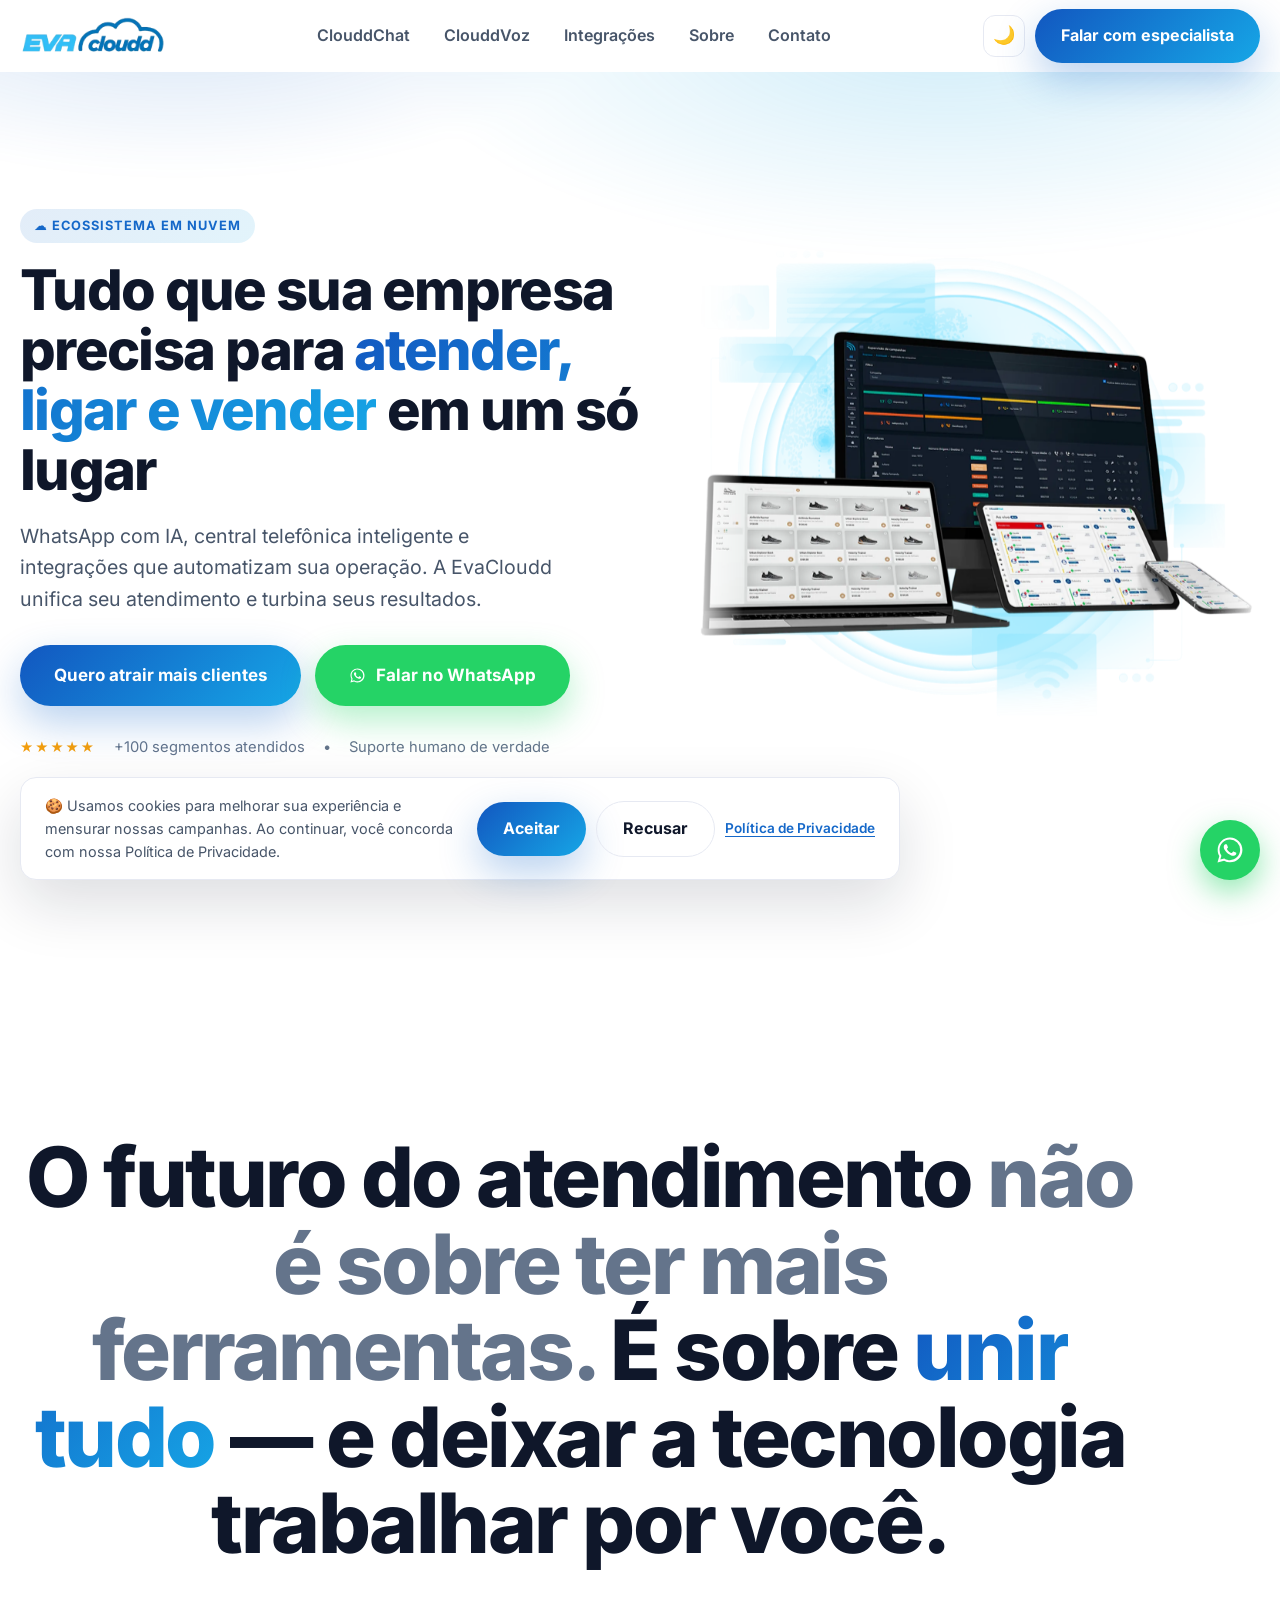
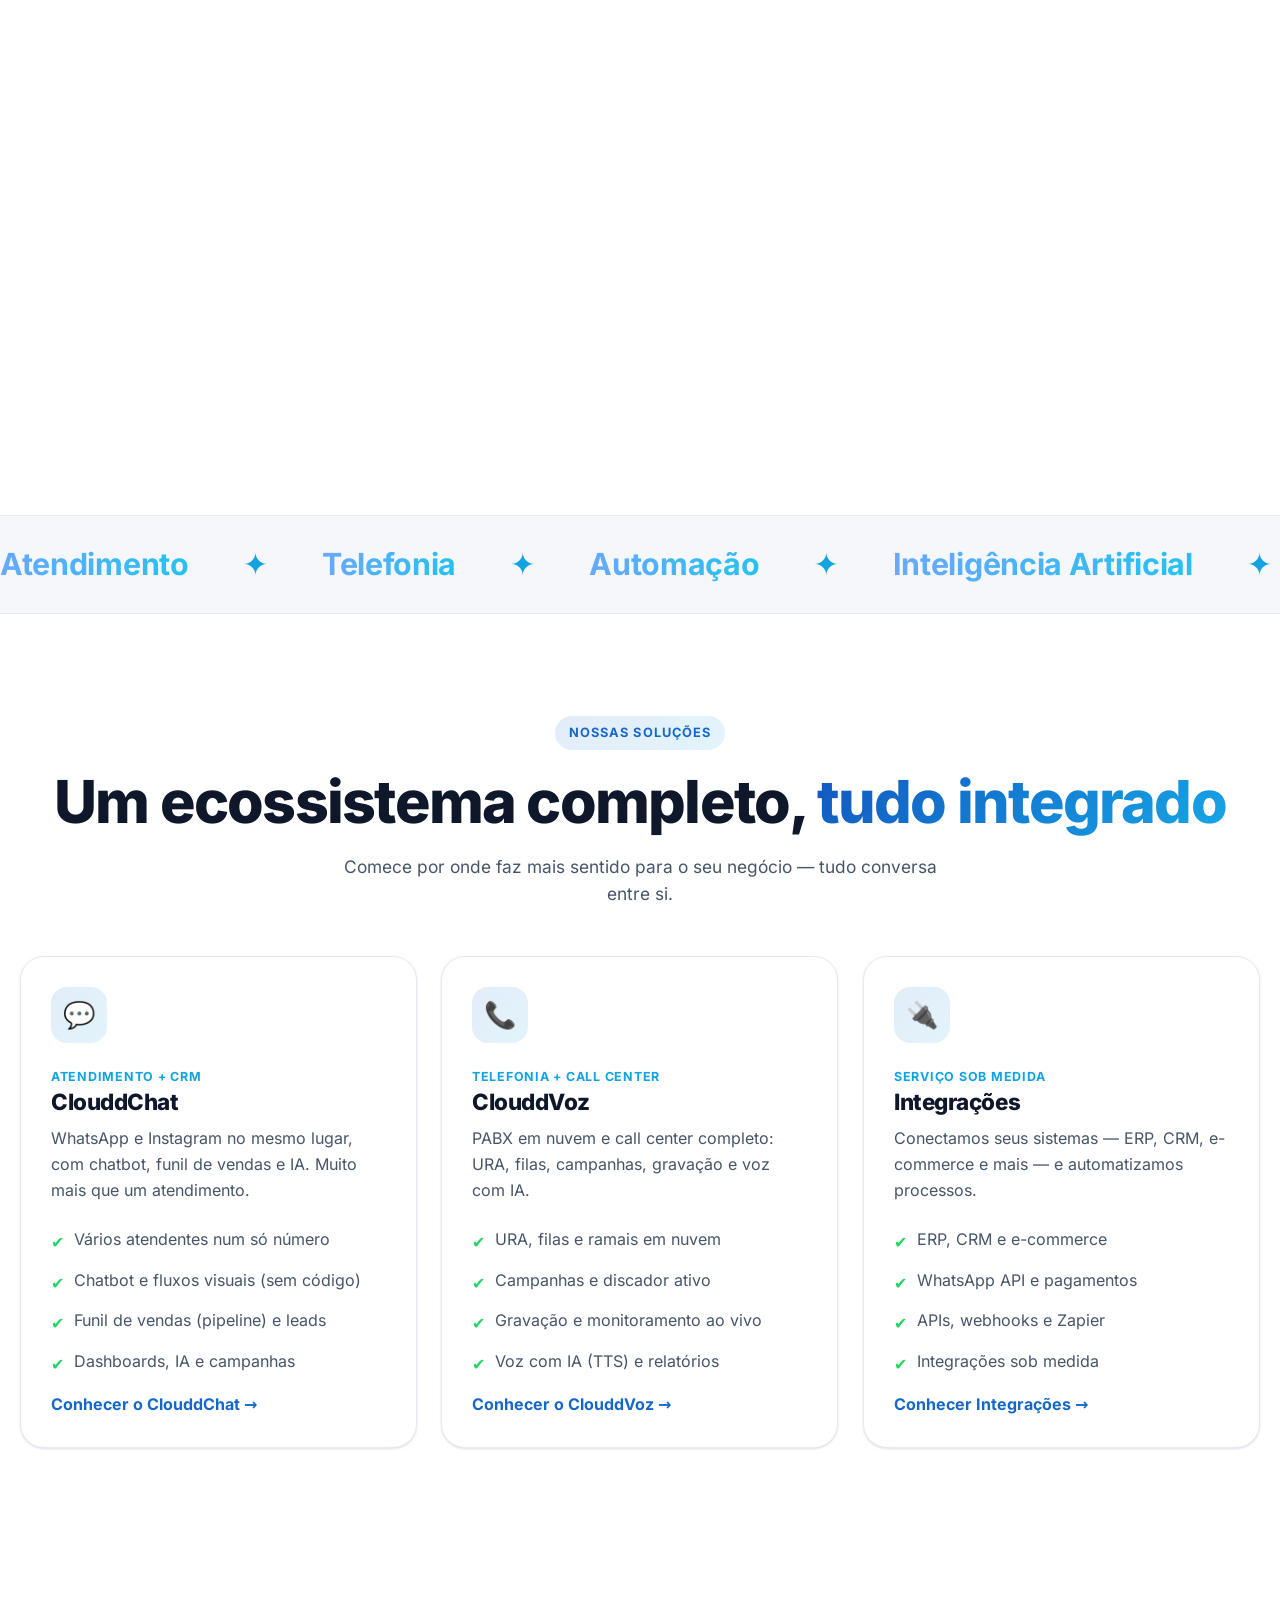
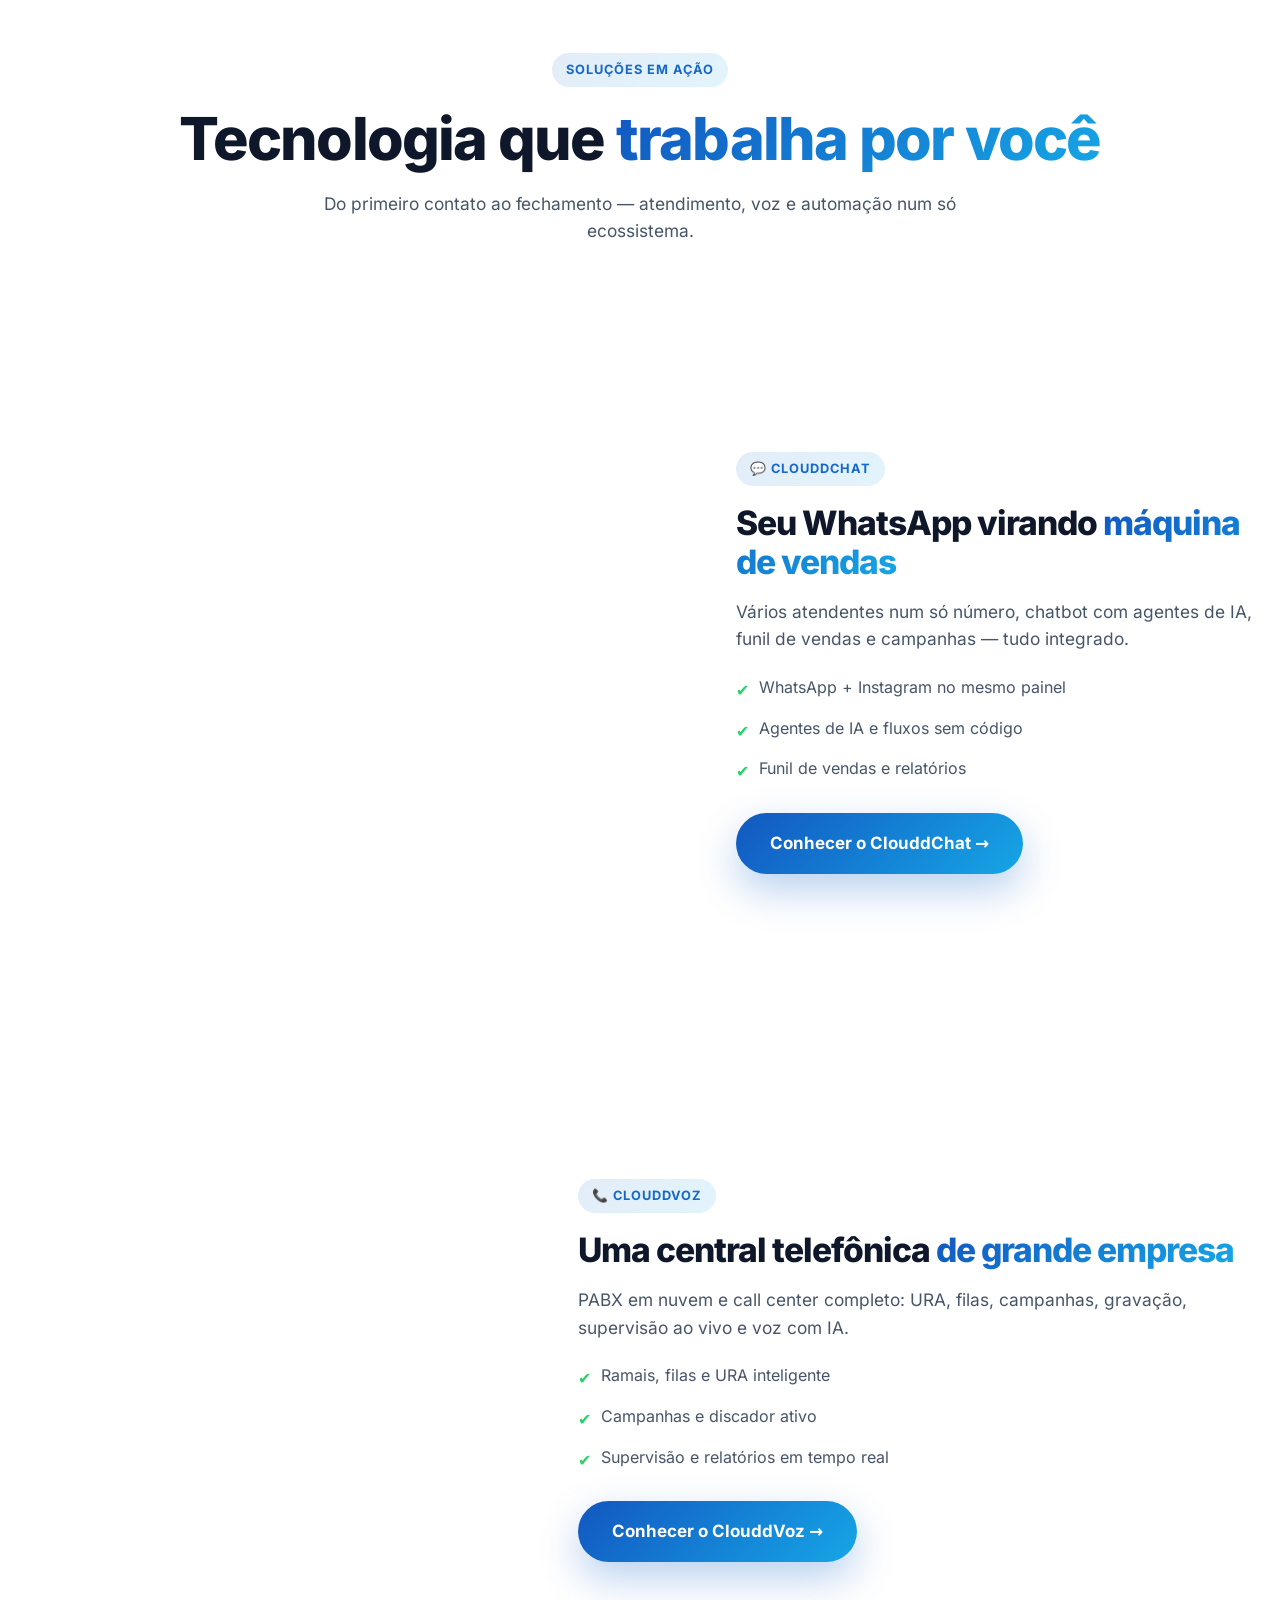
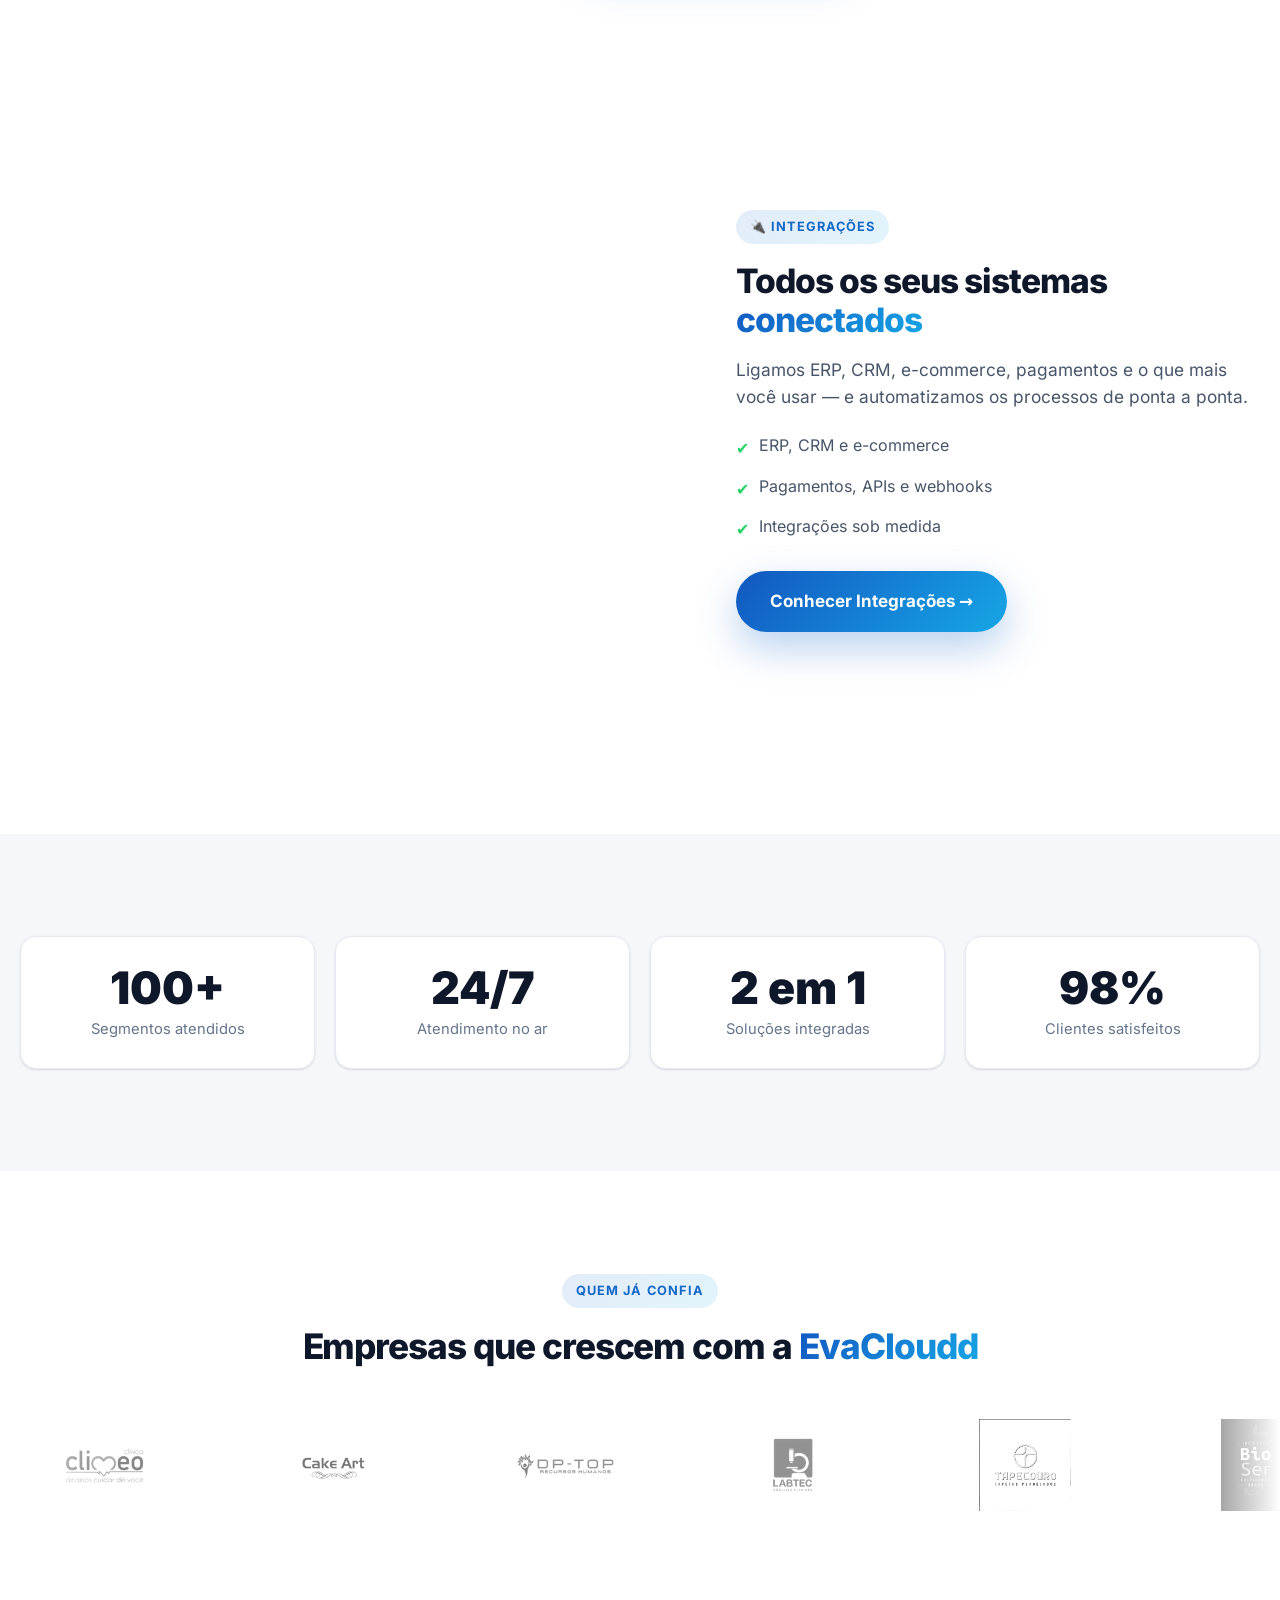
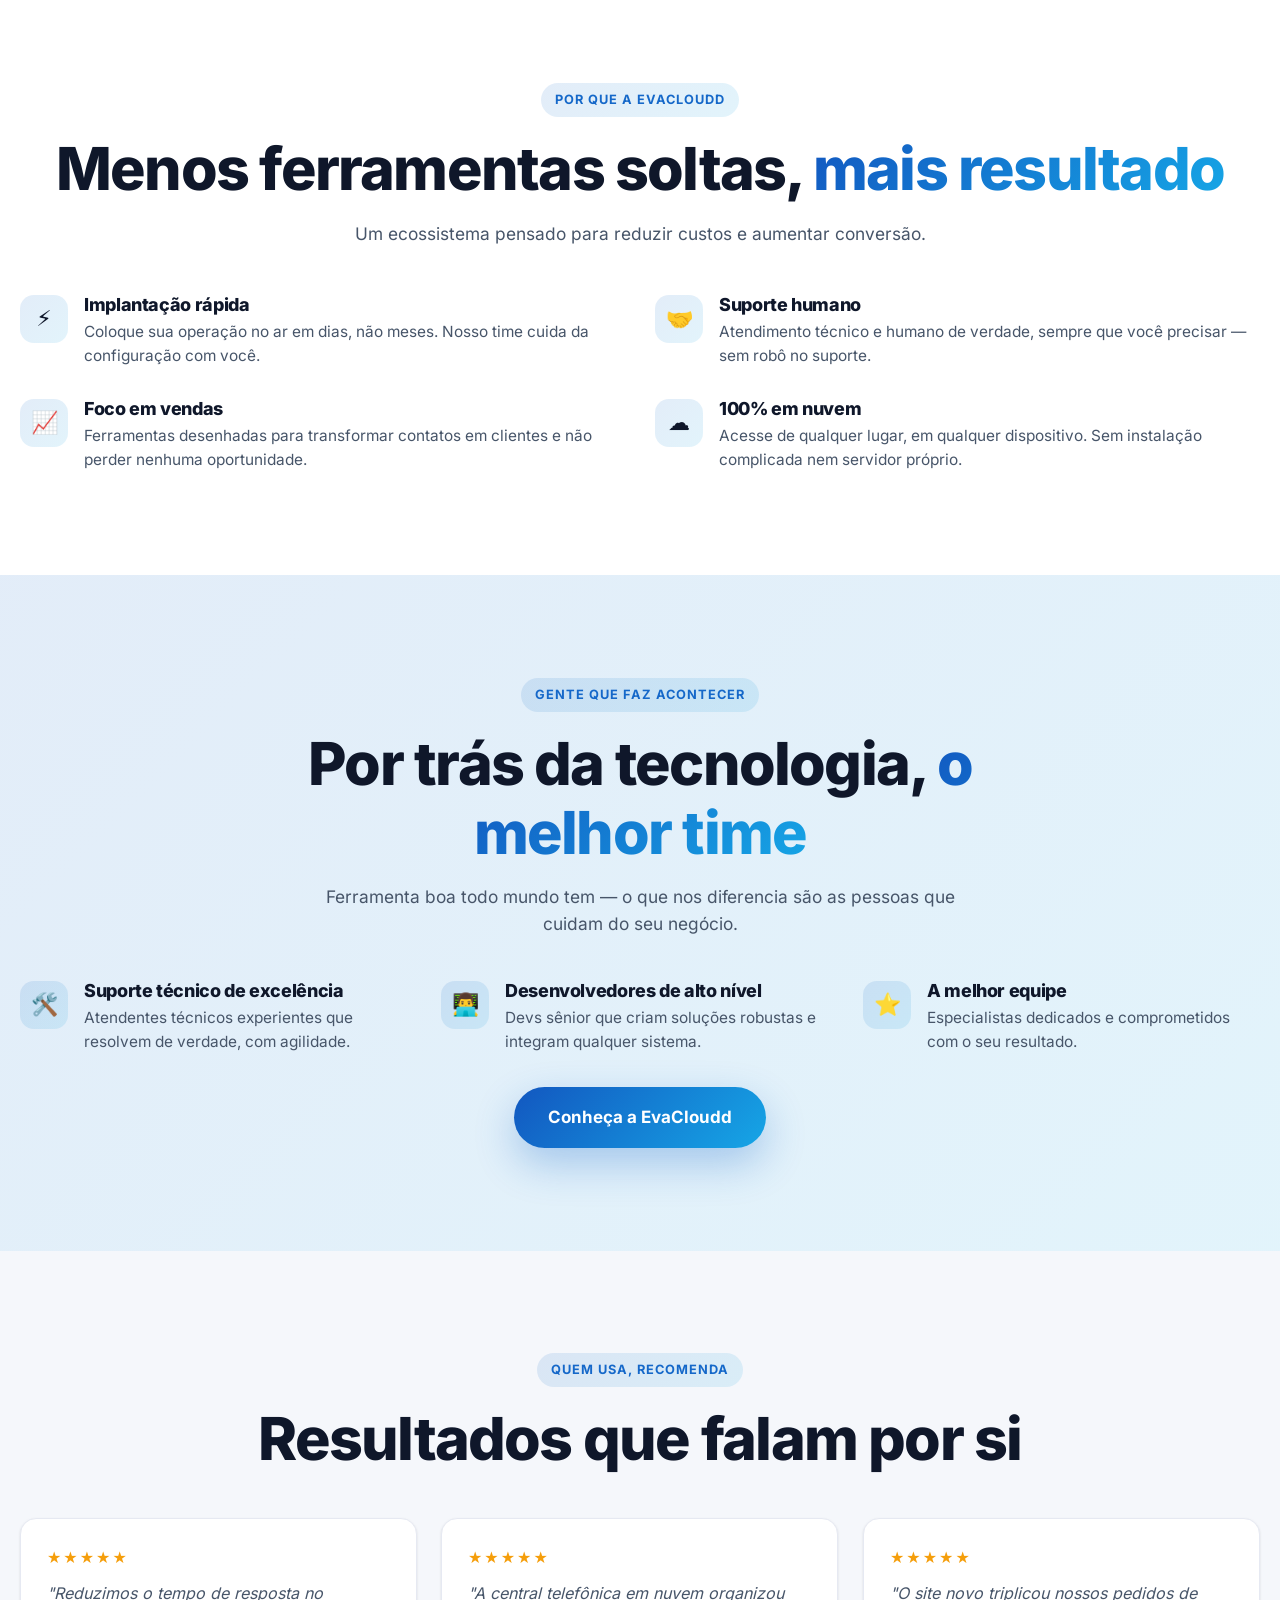
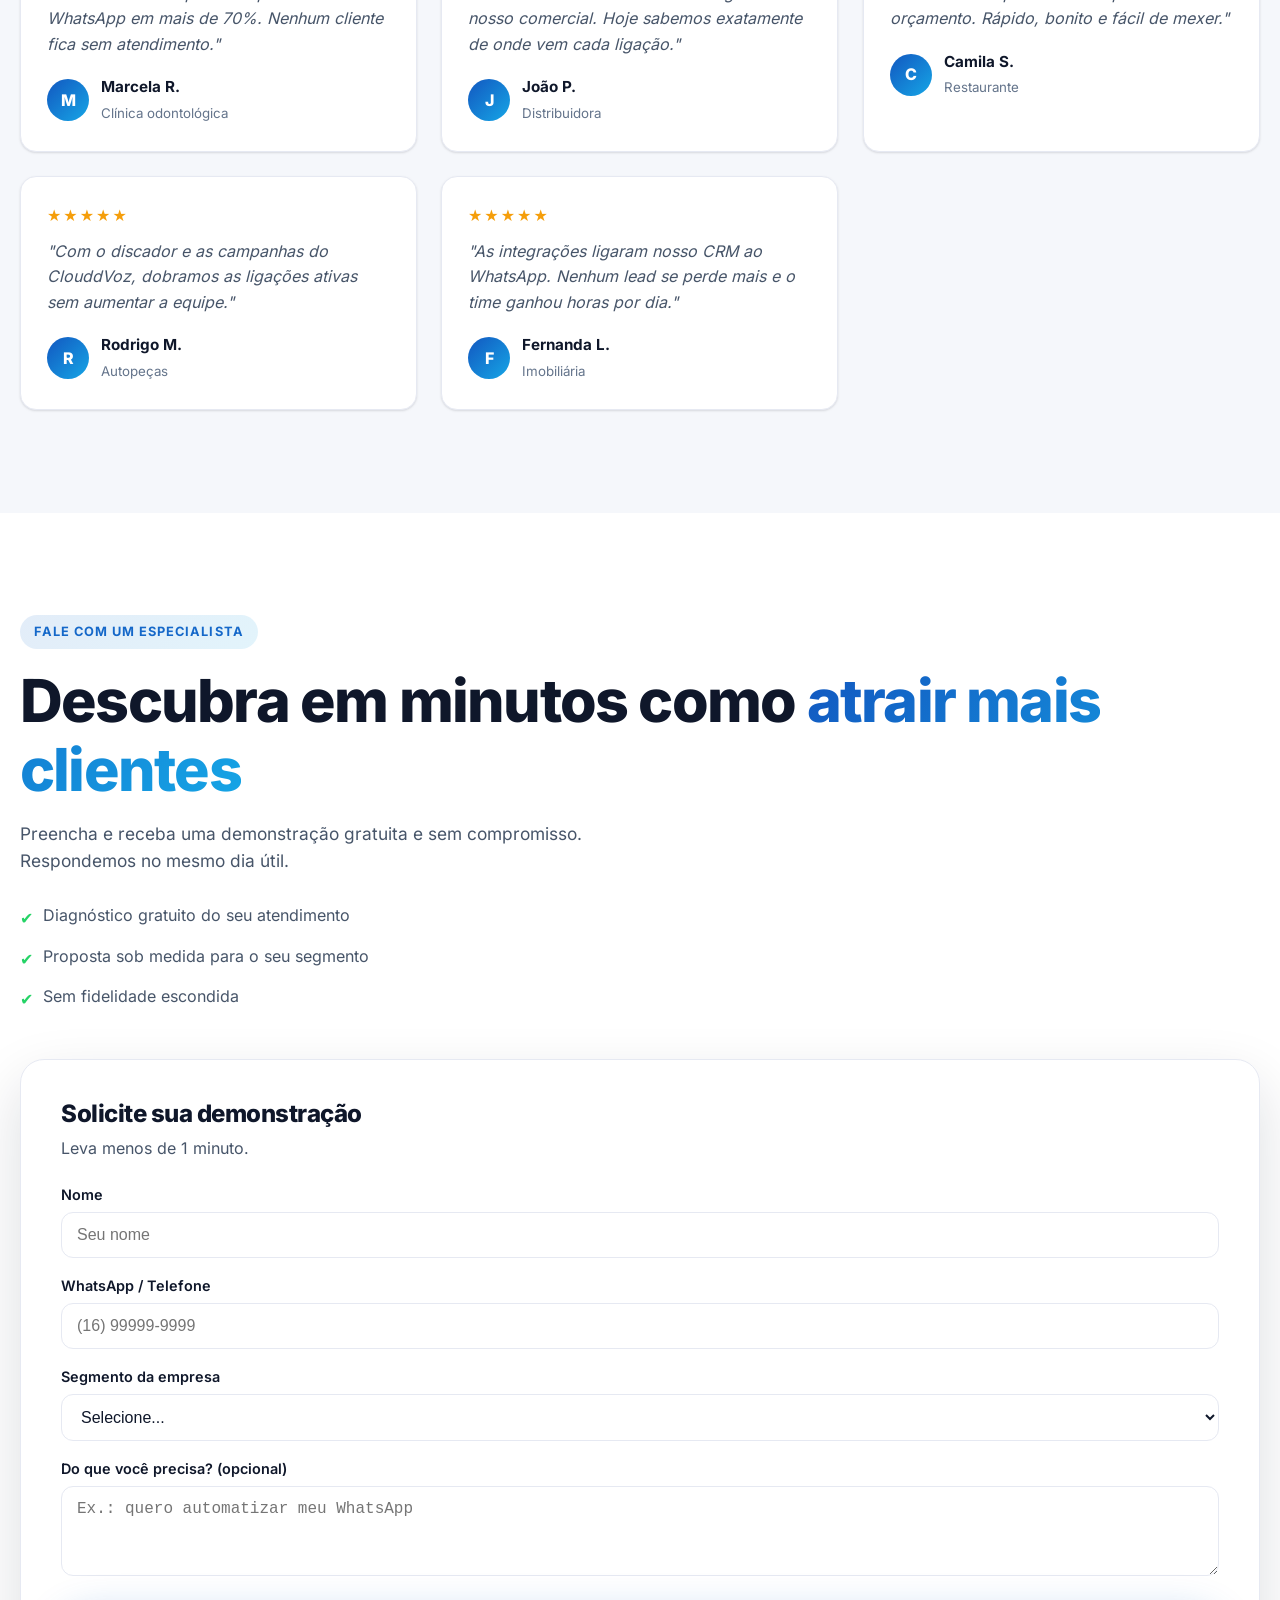
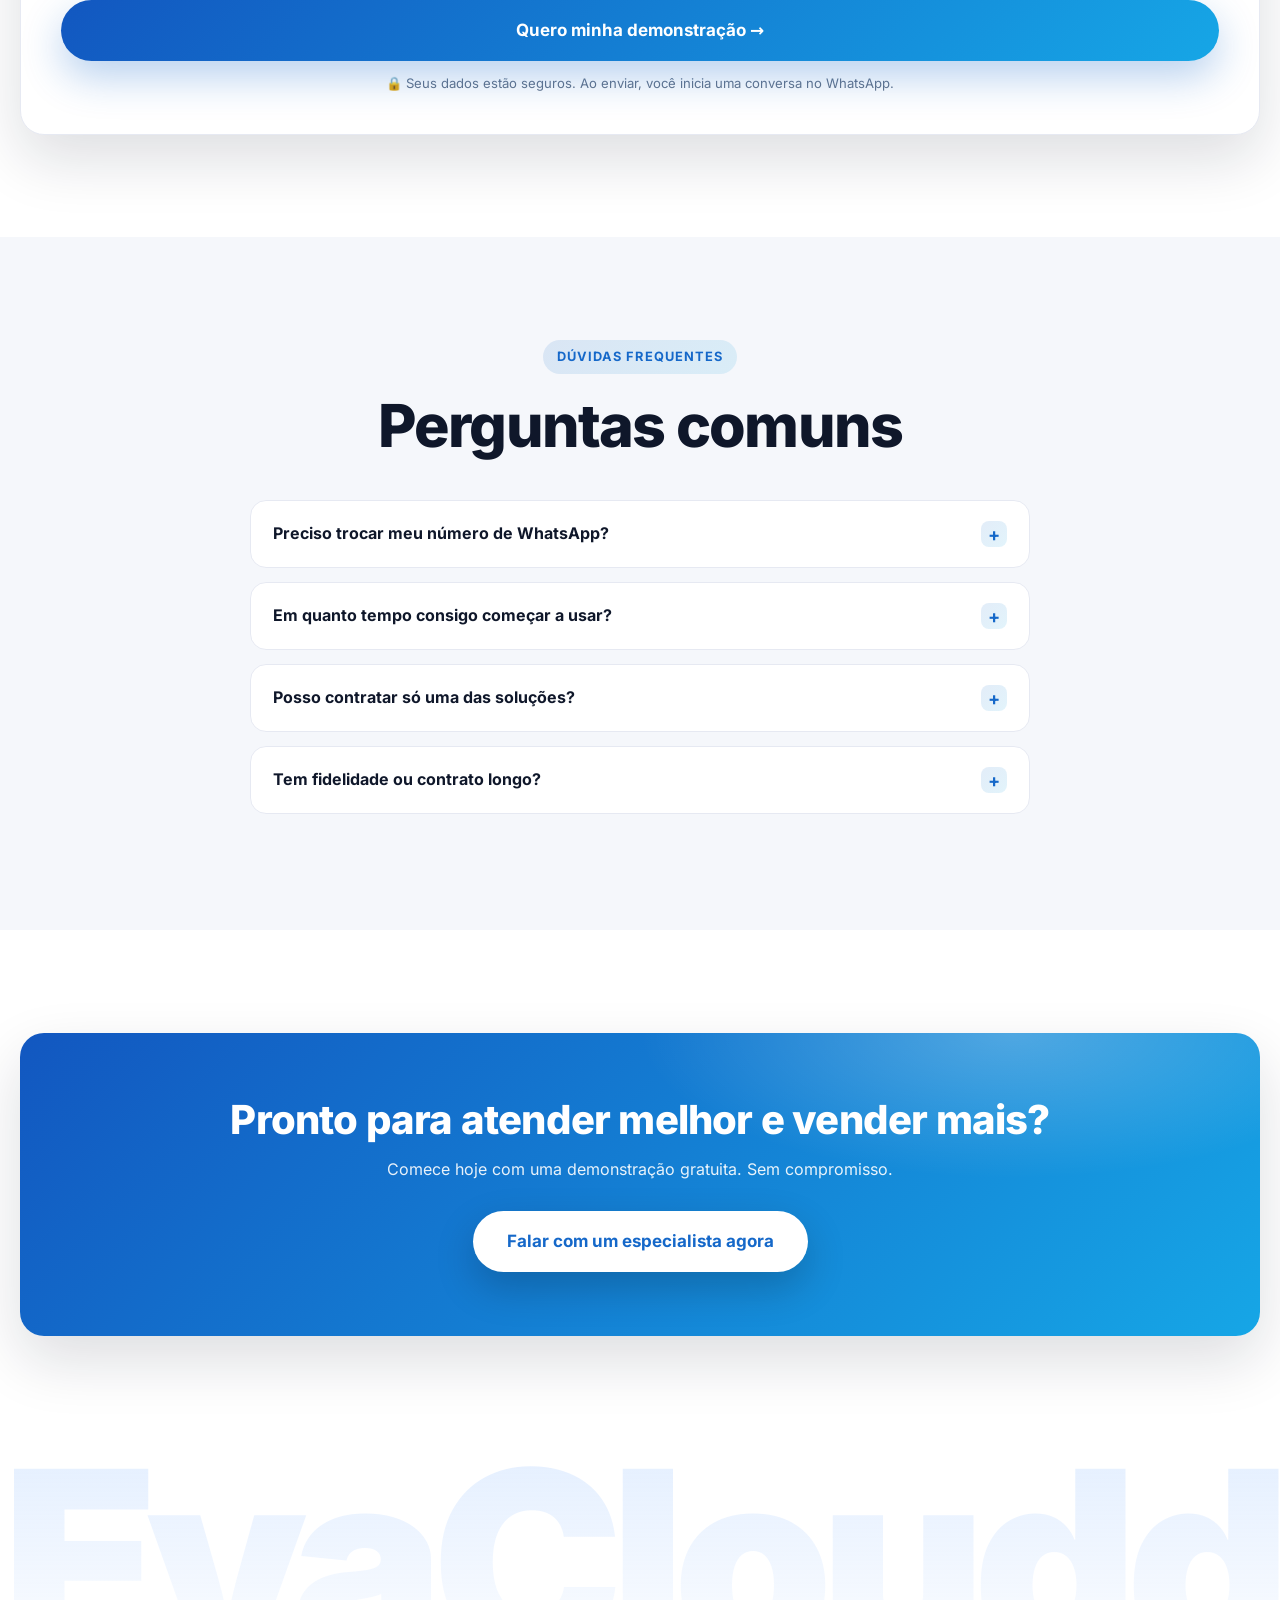
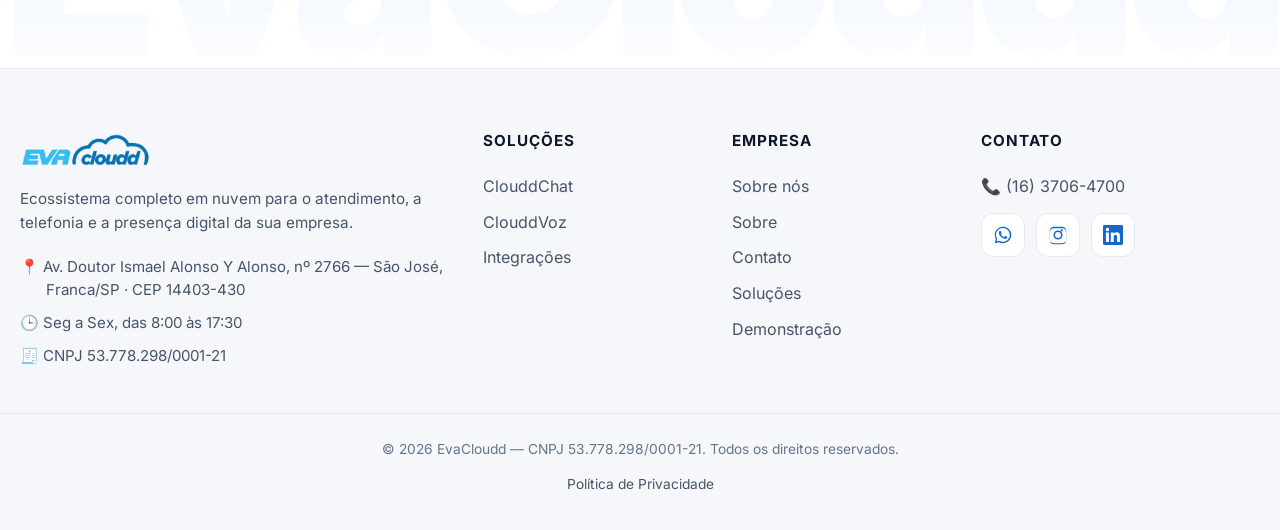
==== commit 02816900: "update" ====
--- a/index.html
+++ b/index.html
@@ -431,10 +431,11 @@
 
   <!-- Cookie -->
   <div class="cookie">
-    <p>🍪 Usamos cookies para melhorar sua experiência e mensurar nossas campanhas. Ao continuar, você concorda com nossa política.</p>
+    <p>🍪 Usamos cookies para melhorar sua experiência e mensurar nossas campanhas. Ao continuar, você concorda com nossa Política de Privacidade.</p>
     <div class="row">
       <button class="btn btn-primary" data-cookie="accept">Aceitar</button>
       <button class="btn btn-ghost" data-cookie="reject">Recusar</button>
+      <a href="politicadeprivacidade.html" class="cookie-link">Política de Privacidade</a>
     </div>
   </div>
 
--- a/assets/css/style.css
+++ b/assets/css/style.css
@@ -64,14 +64,14 @@
 /* ---------- Reset / base ---------- */
 *, *::before, *::after { box-sizing: border-box; }
 * { margin: 0; }
-html { scroll-behavior: smooth; -webkit-text-size-adjust: 100%; }
+html { scroll-behavior: smooth; -webkit-text-size-adjust: 100%; overflow-x: clip; }
 body {
   font-family: "Inter", system-ui, -apple-system, "Segoe UI", Roboto, Helvetica, Arial, sans-serif;
   background: var(--bg);
   color: var(--text);
   line-height: 1.6;
   -webkit-font-smoothing: antialiased;
-  overflow-x: hidden;
+  overflow-x: clip;
   transition: background .3s var(--ease), color .3s var(--ease);
 }
 img, svg { display: block; max-width: 100%; }
@@ -154,10 +154,17 @@
 /* hero split das subpáginas (texto + imagem) */
 .page-hero.hero-split { text-align: left; }
 .page-hero.hero-split .container { display: grid; gap: 32px; grid-template-columns: 1fr; align-items: center; }
+.page-hero.hero-split .feat-img { max-height: 72vh; margin-inline: auto; }
+.page-hero.hero-split.hero-up .container { transform: translateY(-5vh); }
+.page-hero.hero-split .feat-img.feat-85 { max-height: 61vh; width: 104%; }
 .page-hero.hero-split .hero-cta { justify-content: flex-start; }
 .page-hero.hero-split .breadcrumb { text-align: left; }
 .page-hero.hero-split p { margin-inline: 0; }
-@media (min-width: 900px) { .page-hero.hero-split .container { grid-template-columns: 1.05fr .95fr; } }
+@media (min-width: 900px) {
+  .page-hero.hero-split .container { grid-template-columns: 1fr 1fr; }
+  .page-hero.hero-split .feat-img { width: 122%; max-width: none; }
+}
+.page-hero { overflow-x: clip; }
 .nav-links { display: none; align-items: center; gap: 6px; }
 .nav-links a {
   padding: 9px 14px; border-radius: 10px; font-weight: 600; color: var(--text-soft);
@@ -202,7 +209,7 @@
 .mobile-menu.show a:nth-child(3){ transition-delay:.22s } .mobile-menu.show a:nth-child(4){ transition-delay:.28s }
 .mobile-menu.show a:nth-child(5){ transition-delay:.34s } .mobile-menu.show a:nth-child(6){ transition-delay:.40s }
 .mobile-menu a:hover { color: var(--accent-400); background: none; }
-.mobile-menu .btn { margin-top: 26px; font-size: 1.02rem; align-self: flex-start; }
+.mobile-menu .btn { margin-top: 30px; font-size: 1.05rem; align-self: flex-start; padding: 15px 30px; border-radius: 999px; line-height: 1; }
 .mobile-menu a.btn-primary, .mobile-menu a.btn-wa { color: #fff; }
 .mobile-menu a.btn-primary:hover, .mobile-menu a.btn-wa:hover { color: #fff; background: var(--grad); }
 .mobile-menu a.btn-wa:hover { background: var(--wa-dark); }
@@ -486,10 +493,16 @@
 .cookie { position: fixed; left: 20px; right: 20px; bottom: 20px; z-index: 95; background: var(--surface); border: 1px solid var(--border); border-radius: var(--radius); box-shadow: var(--shadow-lg); padding: 18px 20px; display: flex; flex-direction: column; gap: 12px; max-width: 460px; transform: translateY(160%); transition: transform .4s var(--ease); }
 .cookie.show { transform: translateY(0); }
 .cookie p { font-size: .9rem; color: var(--text-soft); }
-.cookie .row { display: flex; gap: 10px; }
+.cookie p a { color: var(--brand-600); font-weight: 700; }
+:root[data-theme="dark"] .cookie p a { color: var(--accent-400); }
+.cookie .row { display: flex; gap: 10px; align-items: center; flex-wrap: wrap; }
+.cookie-link { font-size: .85rem; font-weight: 600; color: var(--brand-600); text-decoration: underline; text-underline-offset: 3px; white-space: nowrap; }
+.cookie-link:hover { opacity: .8; }
+:root[data-theme="dark"] .cookie-link { color: var(--accent-400); }
 
 /* ---------- Page hero (subpáginas) ---------- */
-.page-hero { padding: clamp(50px, 7vw, 90px) 0 clamp(30px,5vw,50px); text-align: center; position: relative; }
+.page-hero { padding: clamp(96px, 14vh, 150px) 0 clamp(46px, 6vw, 68px); text-align: center; position: relative; }
+.page-hero.hero-split { min-height: calc(100svh - var(--nav-h)); display: flex; flex-direction: column; justify-content: center; padding: 0; }
 .page-hero::before { content:""; position:absolute; inset:0 0 auto 0; height: 100%; z-index:-1; background: var(--grad-soft); }
 .page-hero h1 { font-size: clamp(2rem, 5vw, 3.2rem); }
 .page-hero p { color: var(--text-soft); font-size: 1.12rem; max-width: 620px; margin: 16px auto 0; }
@@ -520,8 +533,9 @@
   .stats { grid-template-columns: repeat(4, 1fr); }
   .footer-grid { grid-template-columns: 2fr 1fr 1fr 1.3fr; }
   .split { grid-template-columns: 1fr 1fr; }
-  .cookie { flex-direction: row; align-items: center; max-width: 620px; }
-  .cookie .row { flex-shrink: 0; }
+  .cookie { flex-direction: row; align-items: center; justify-content: flex-start; gap: 22px; right: auto; max-width: min(880px, calc(100% - 40px)); padding: 16px 24px; }
+  .cookie p { flex: 0 1 auto; margin: 0; }
+  .cookie .row { flex-shrink: 0; flex-wrap: nowrap; }
 }
 @media (min-width: 960px) {
   .nav-links { display: flex; }
@@ -545,9 +559,9 @@
     radial-gradient(45% 40% at 3% 12%, rgba(34,195,240,.10), transparent 60%);
 }
 /* tipografia maior e mais dramática */
-.hero h1 { font-size: clamp(2.6rem, 7vw, 5rem); letter-spacing: -.03em; line-height: 1.03; }
+.hero h1 { font-size: clamp(2.3rem, 4.6vw, 3.5rem); letter-spacing: -.03em; line-height: 1.07; }
 .section-title { font-size: clamp(2rem, 5.2vw, 3.7rem); letter-spacing: -.03em; }
-.page-hero h1 { font-size: clamp(2.4rem, 6.5vw, 4.4rem); letter-spacing: -.03em; line-height: 1.05; }
+.page-hero h1 { font-size: clamp(2.1rem, 4.2vw, 3.2rem); letter-spacing: -.03em; line-height: 1.08; }
 .hero p.lead { font-size: 1.22rem; }
 
 /* nav em vidro escuro */
@@ -611,7 +625,7 @@
 .nav.hide { transform: translateY(-115%); }
 
 /* hero em tela cheia */
-.hero-cine { min-height: 100svh; display: flex; align-items: center; position: relative; }
+.hero-cine { min-height: calc(100svh - var(--nav-h)); display: flex; align-items: center; position: relative; }
 .scrolldown { position: absolute; left: 50%; bottom: 24px; transform: translateX(-50%); color: var(--text-mute);
   font-size: .72rem; letter-spacing: .22em; text-transform: uppercase; display: flex; flex-direction: column; align-items: center; gap: 10px; }
 .scrolldown i { width: 1px; height: 42px; background: linear-gradient(var(--accent-500), transparent); animation: scrolldash 1.9s ease-in-out infinite; display: block; }
@@ -656,6 +670,8 @@
 @media (max-width: 720px) {
   .section { padding: 46px 0; }
   .hero-cine { min-height: auto; }
+  .page-hero, .page-hero.hero-split { min-height: auto; padding: 88px 0 44px; }
+  .page-hero .scrolldown { display: none; }
   .hero { padding: 40px 0 44px; }
   .hero-grid { gap: 26px; }
   .scrolldown { display: none; }              /* hero deixa de ter altura fixa no mobile */
@@ -667,9 +683,13 @@
   .marquee { padding: 18px 0; }
   .bigmark { padding-top: 6px; }
   .stats { gap: 14px; }
+  /* botões grandes: reduzir pra caber em 1 linha no mobile (sem quebrar) */
+  .btn-lg { padding: 15px 22px; font-size: .95rem; }
 }
 @media (max-width: 480px) {
   .section { padding: 40px 0; }
+  .cta-band { padding: 34px 18px; }
+  .btn-lg { padding: 13px 16px; font-size: .84rem; }
 }
 
 /* ===== Carrossel de logos de clientes ===== */
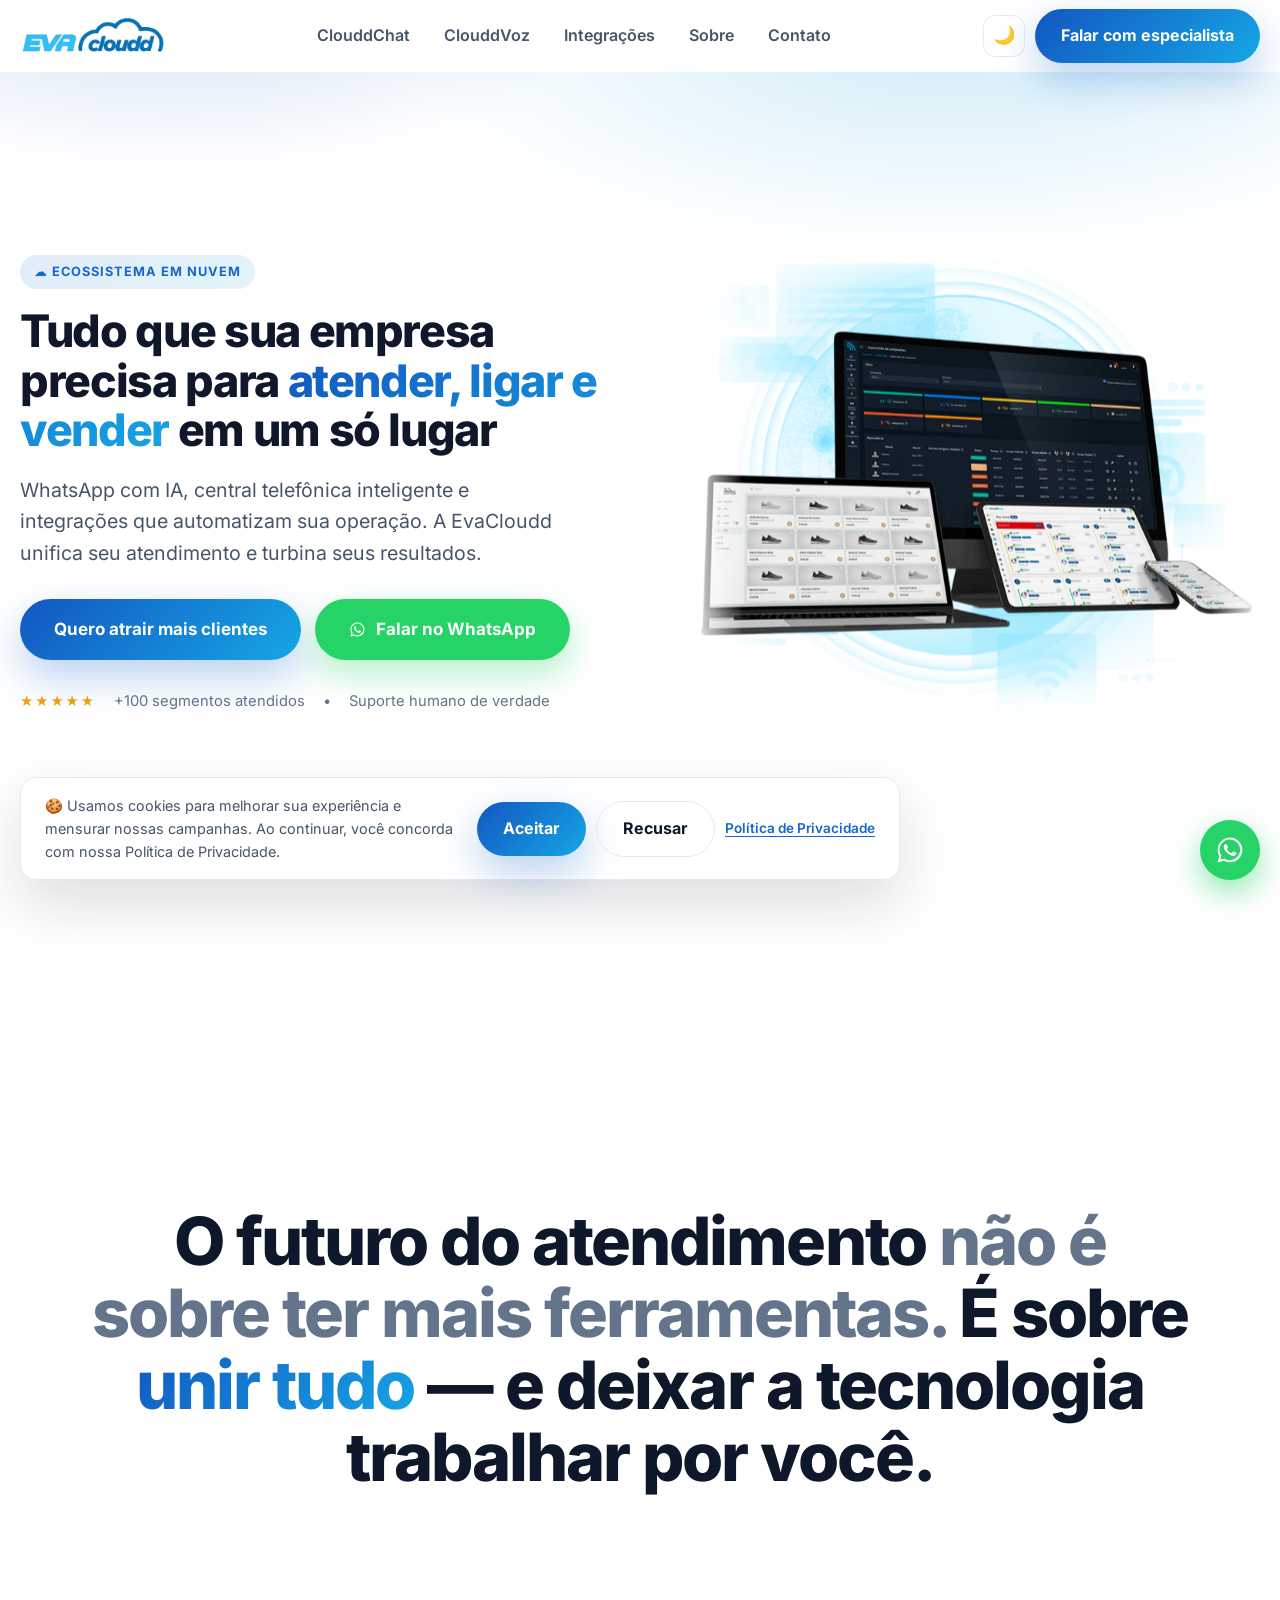
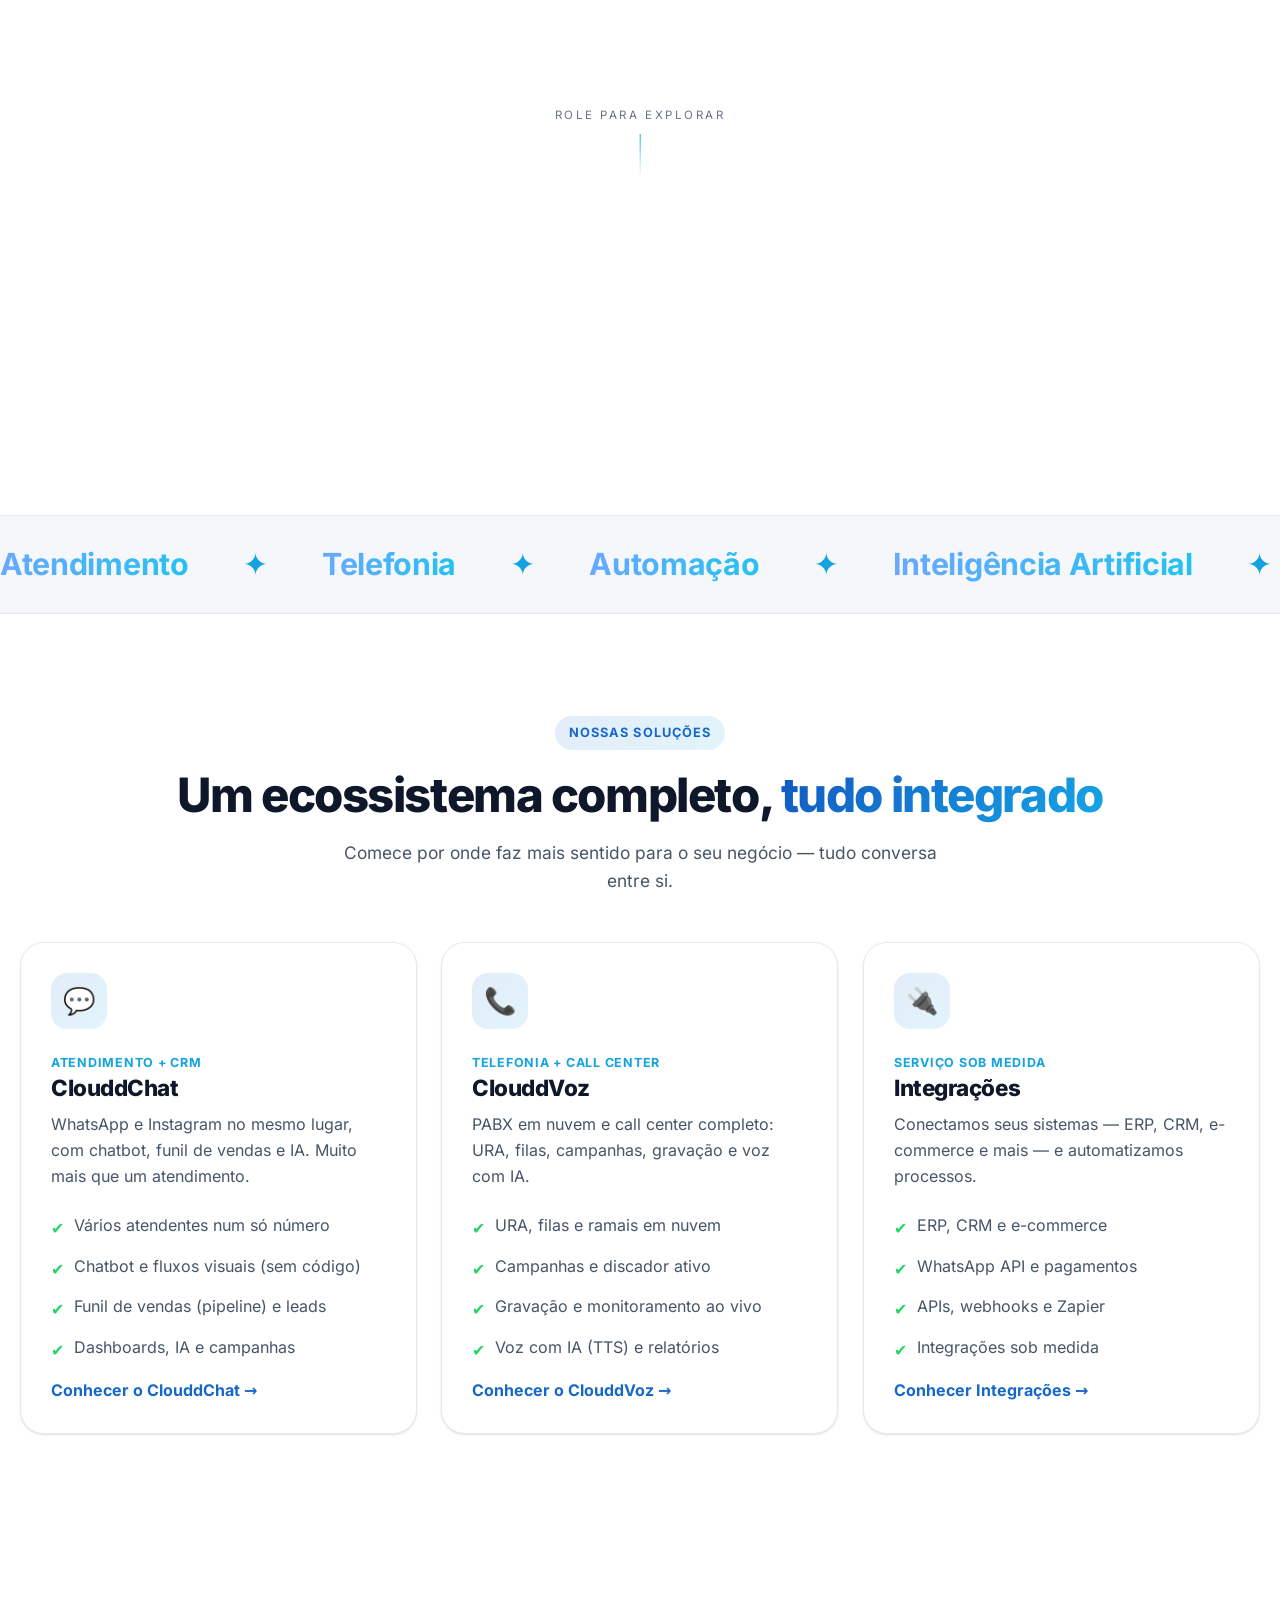
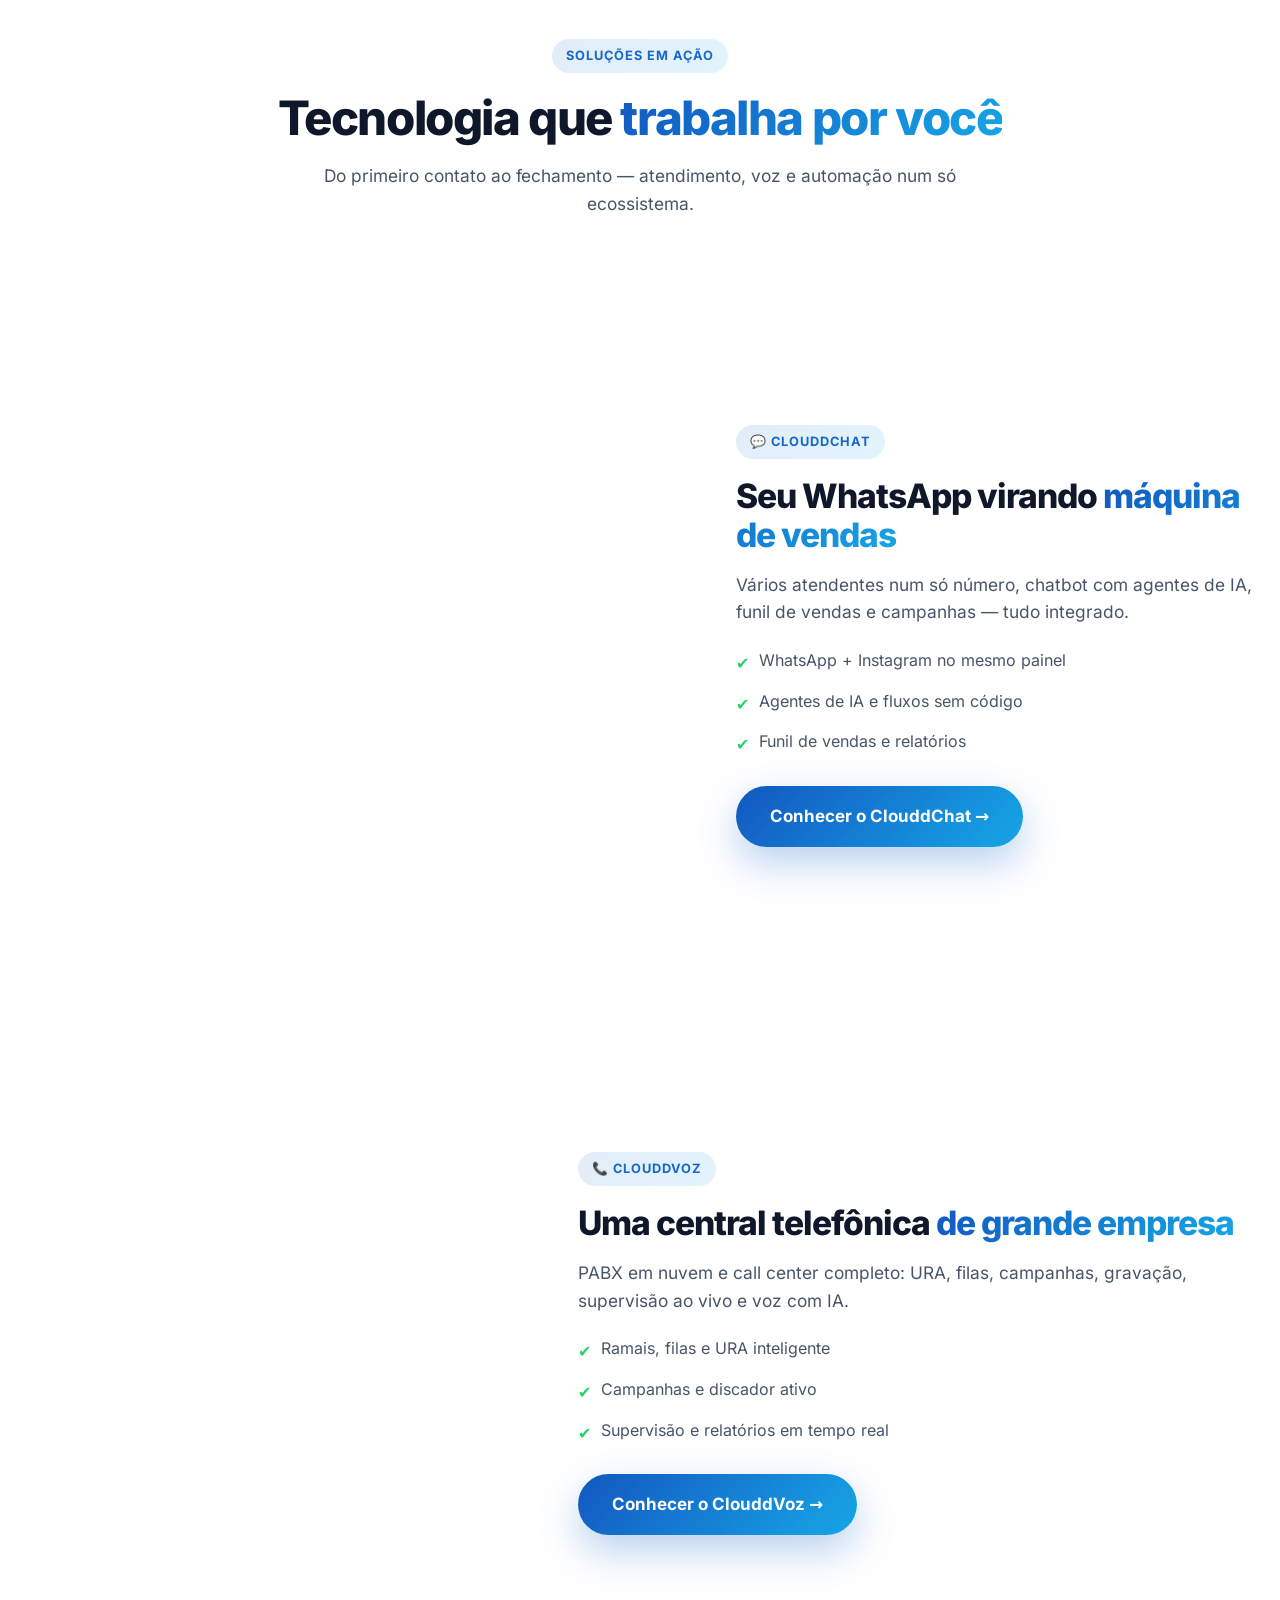
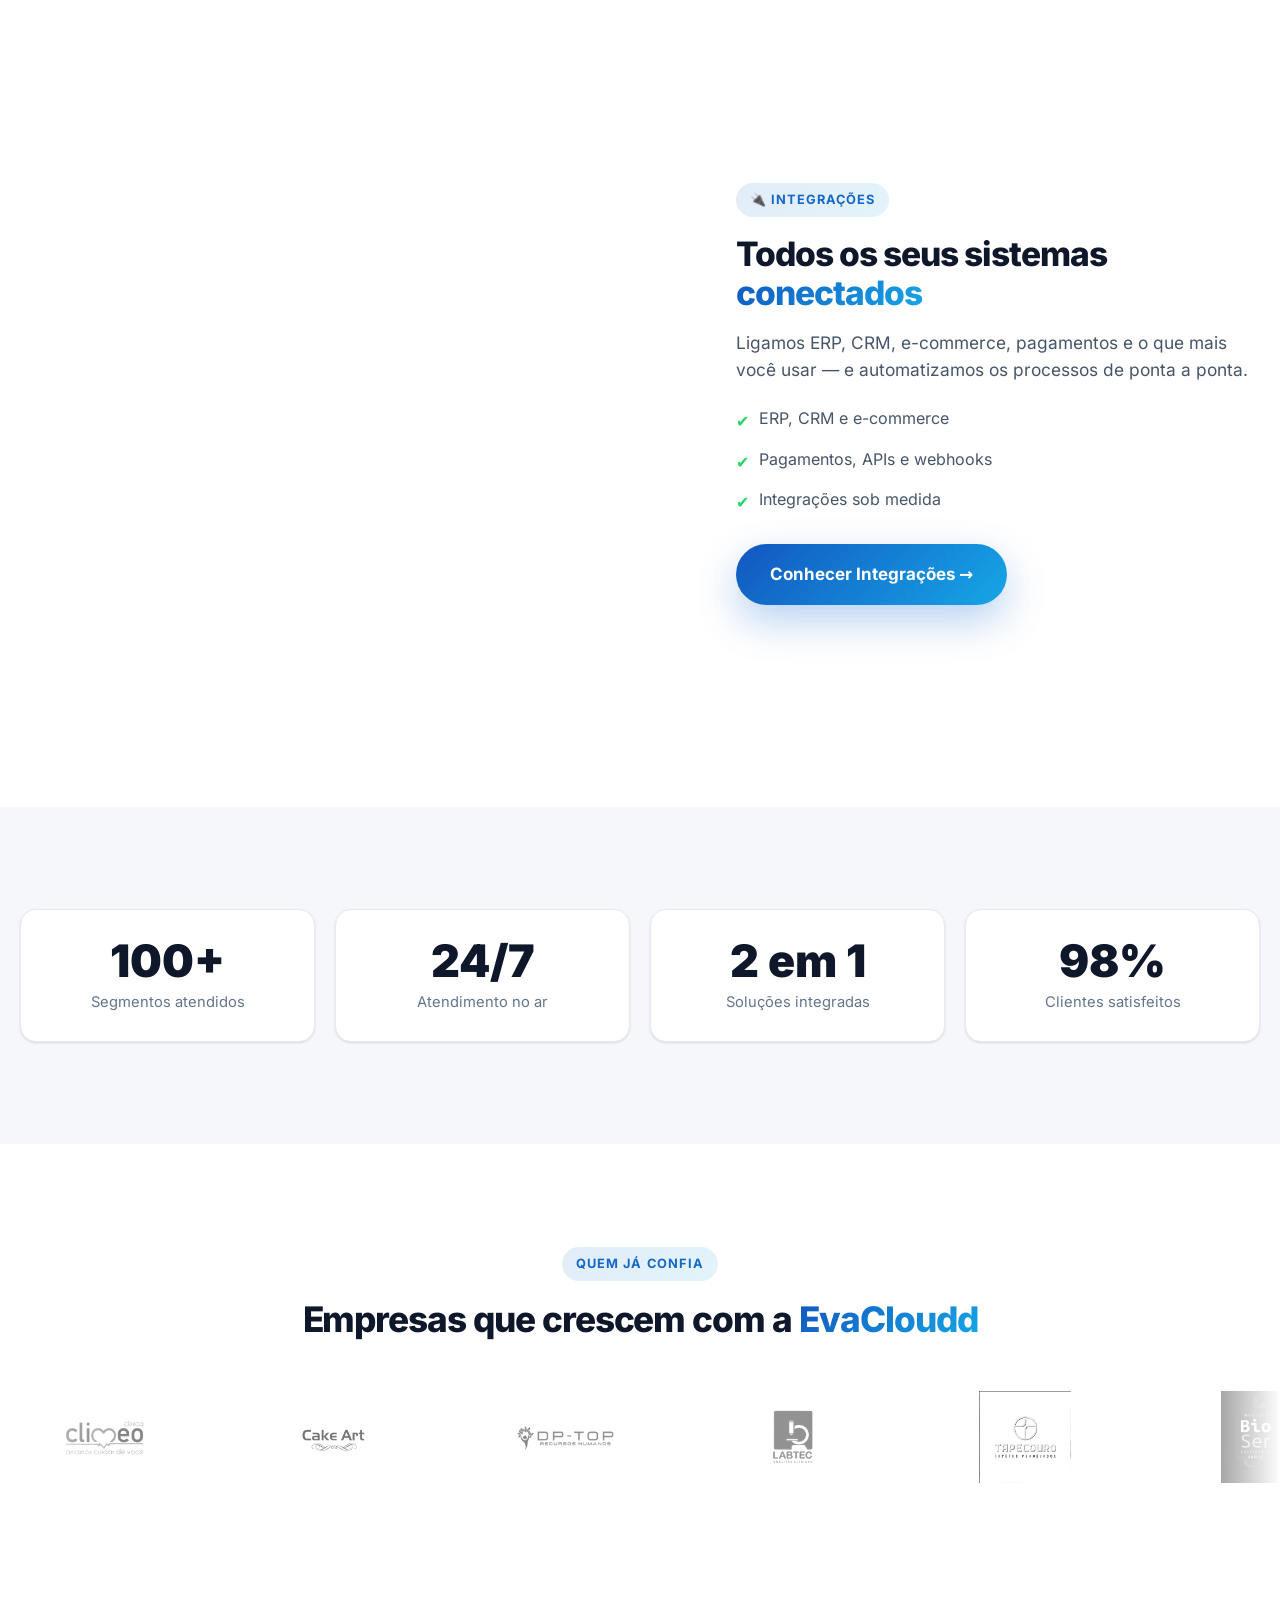
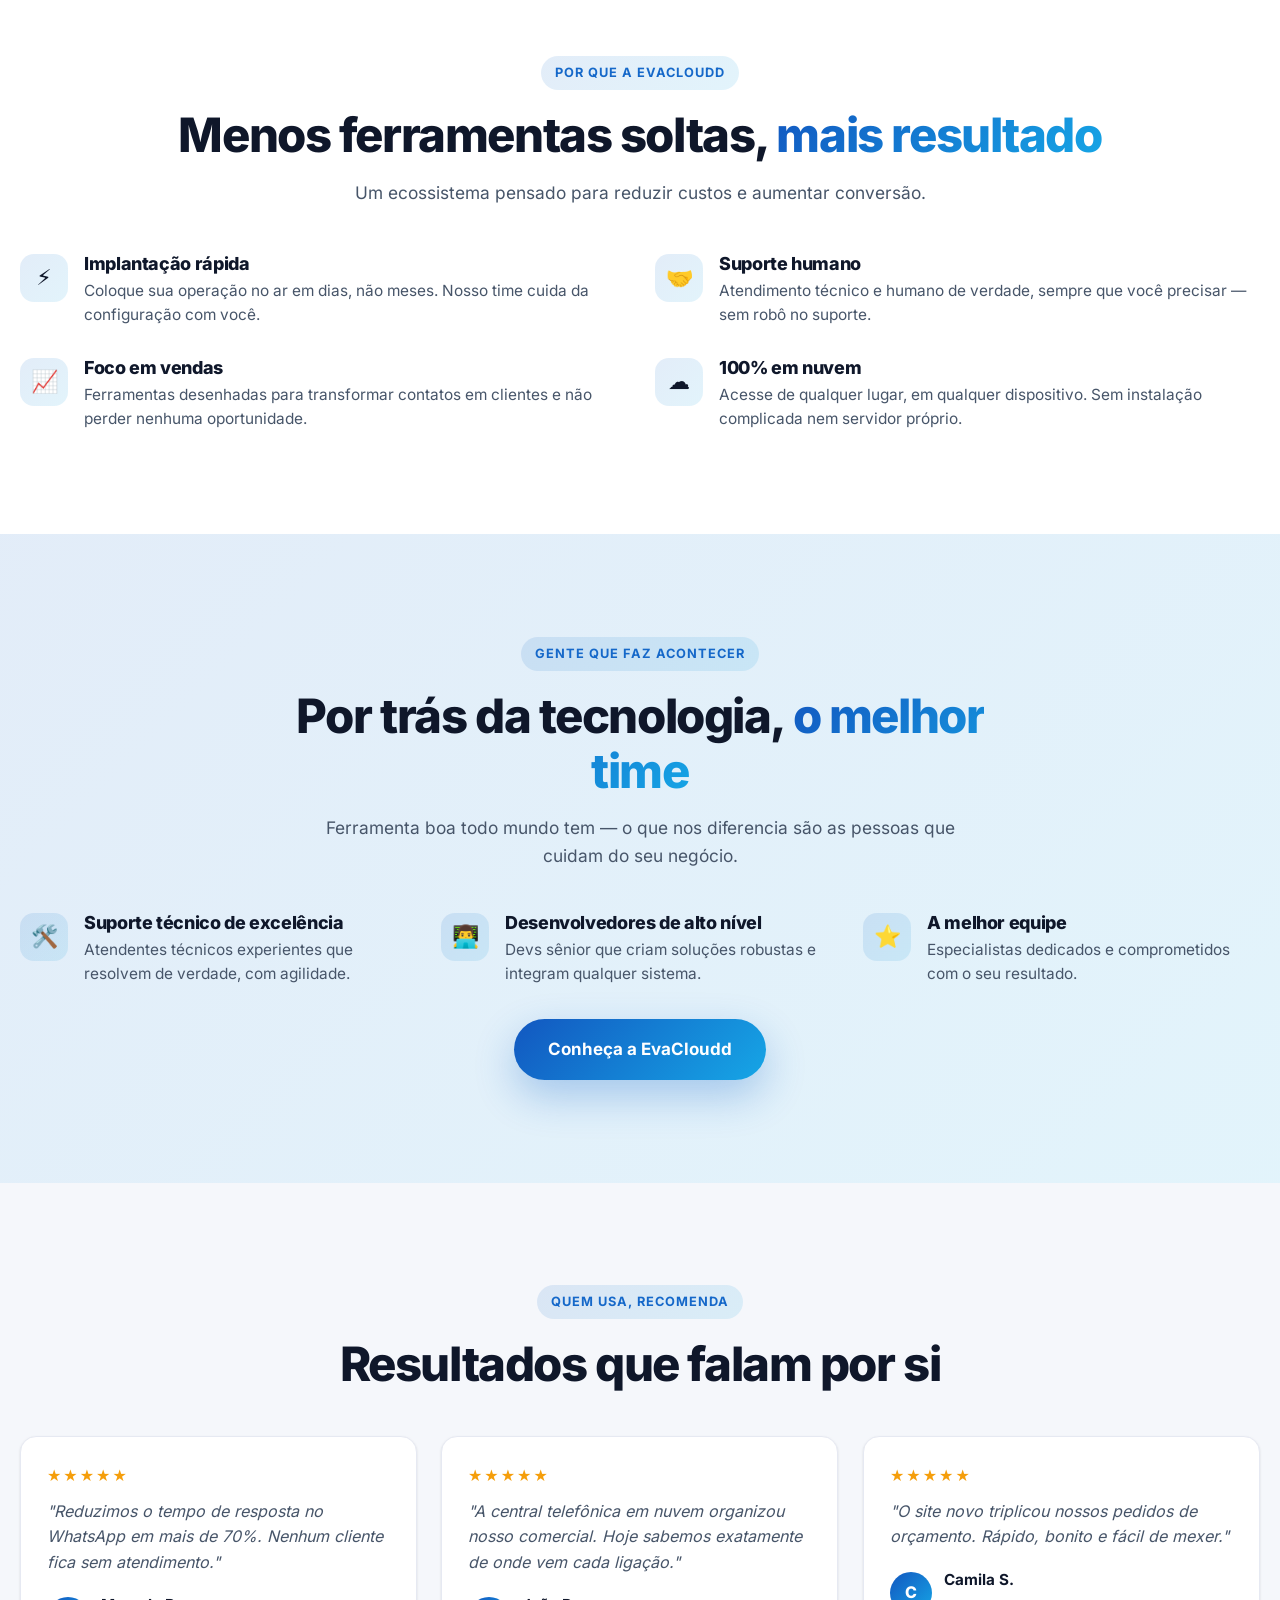
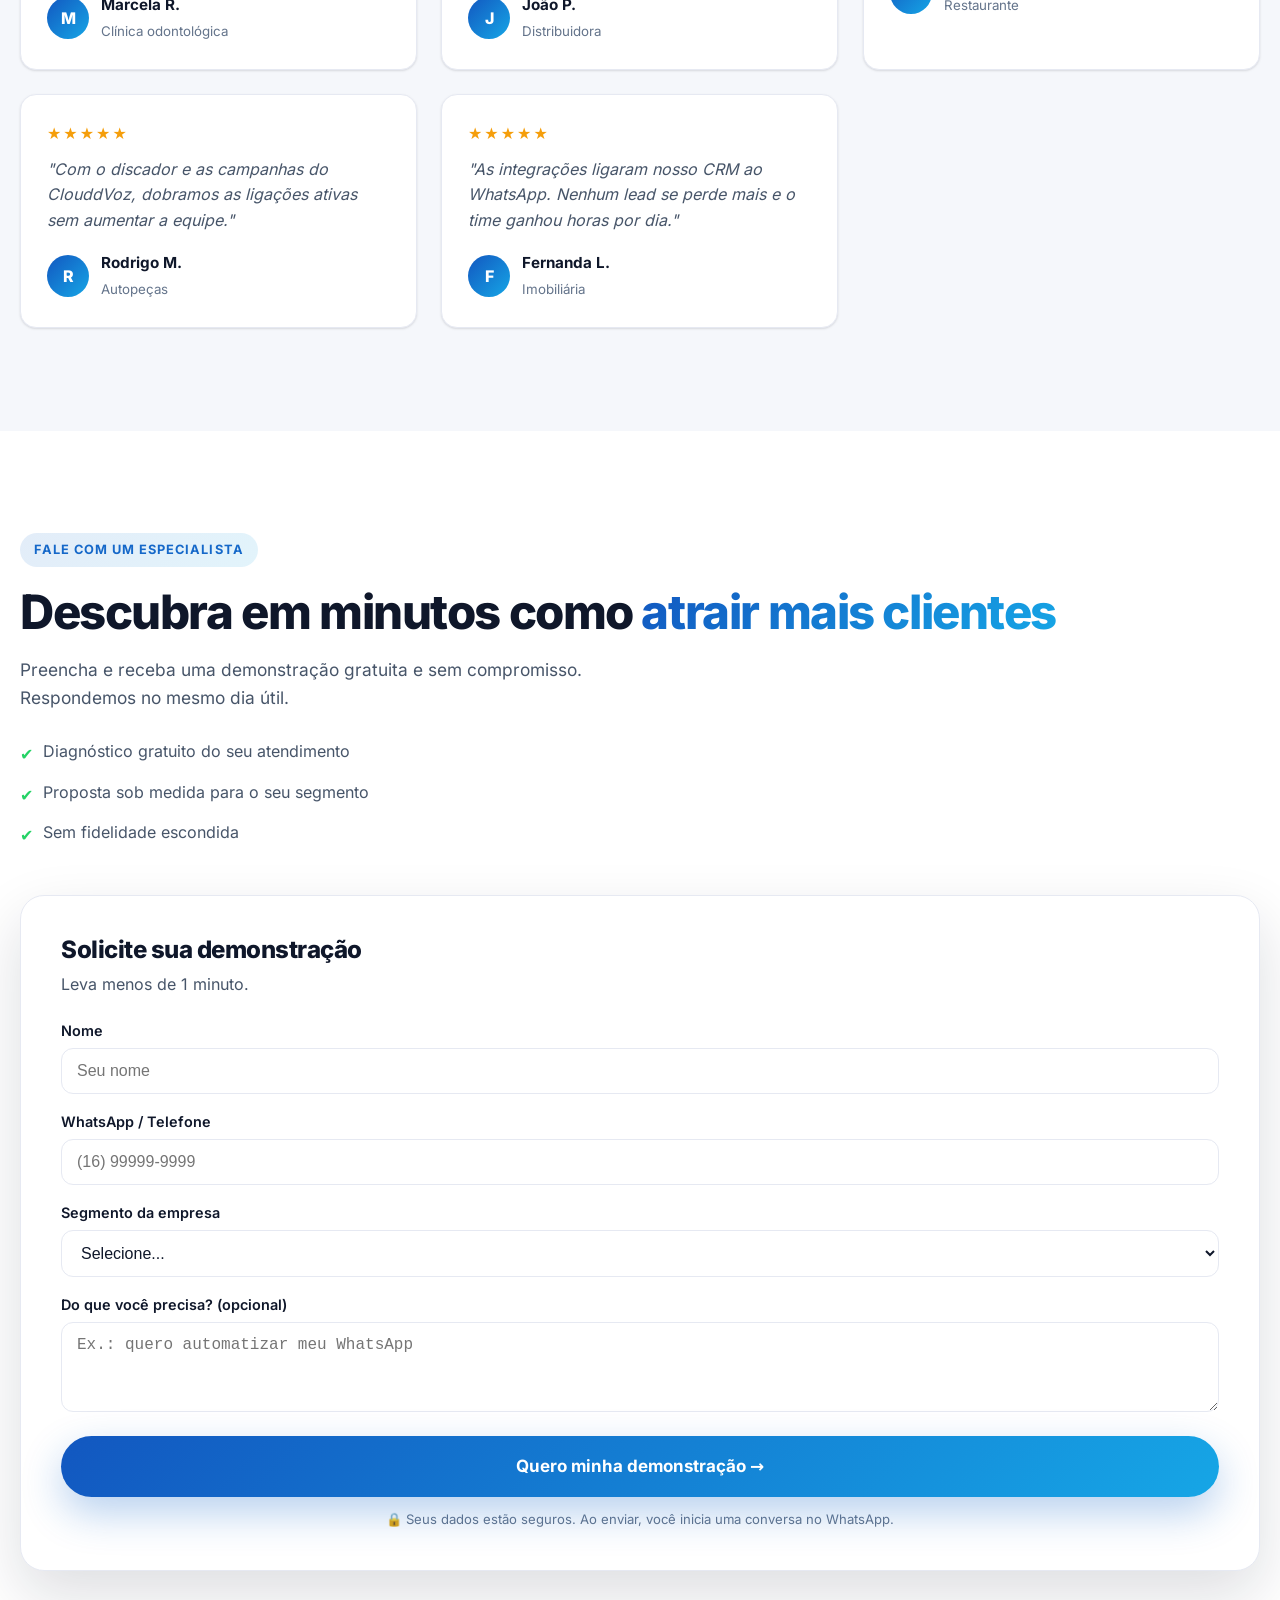
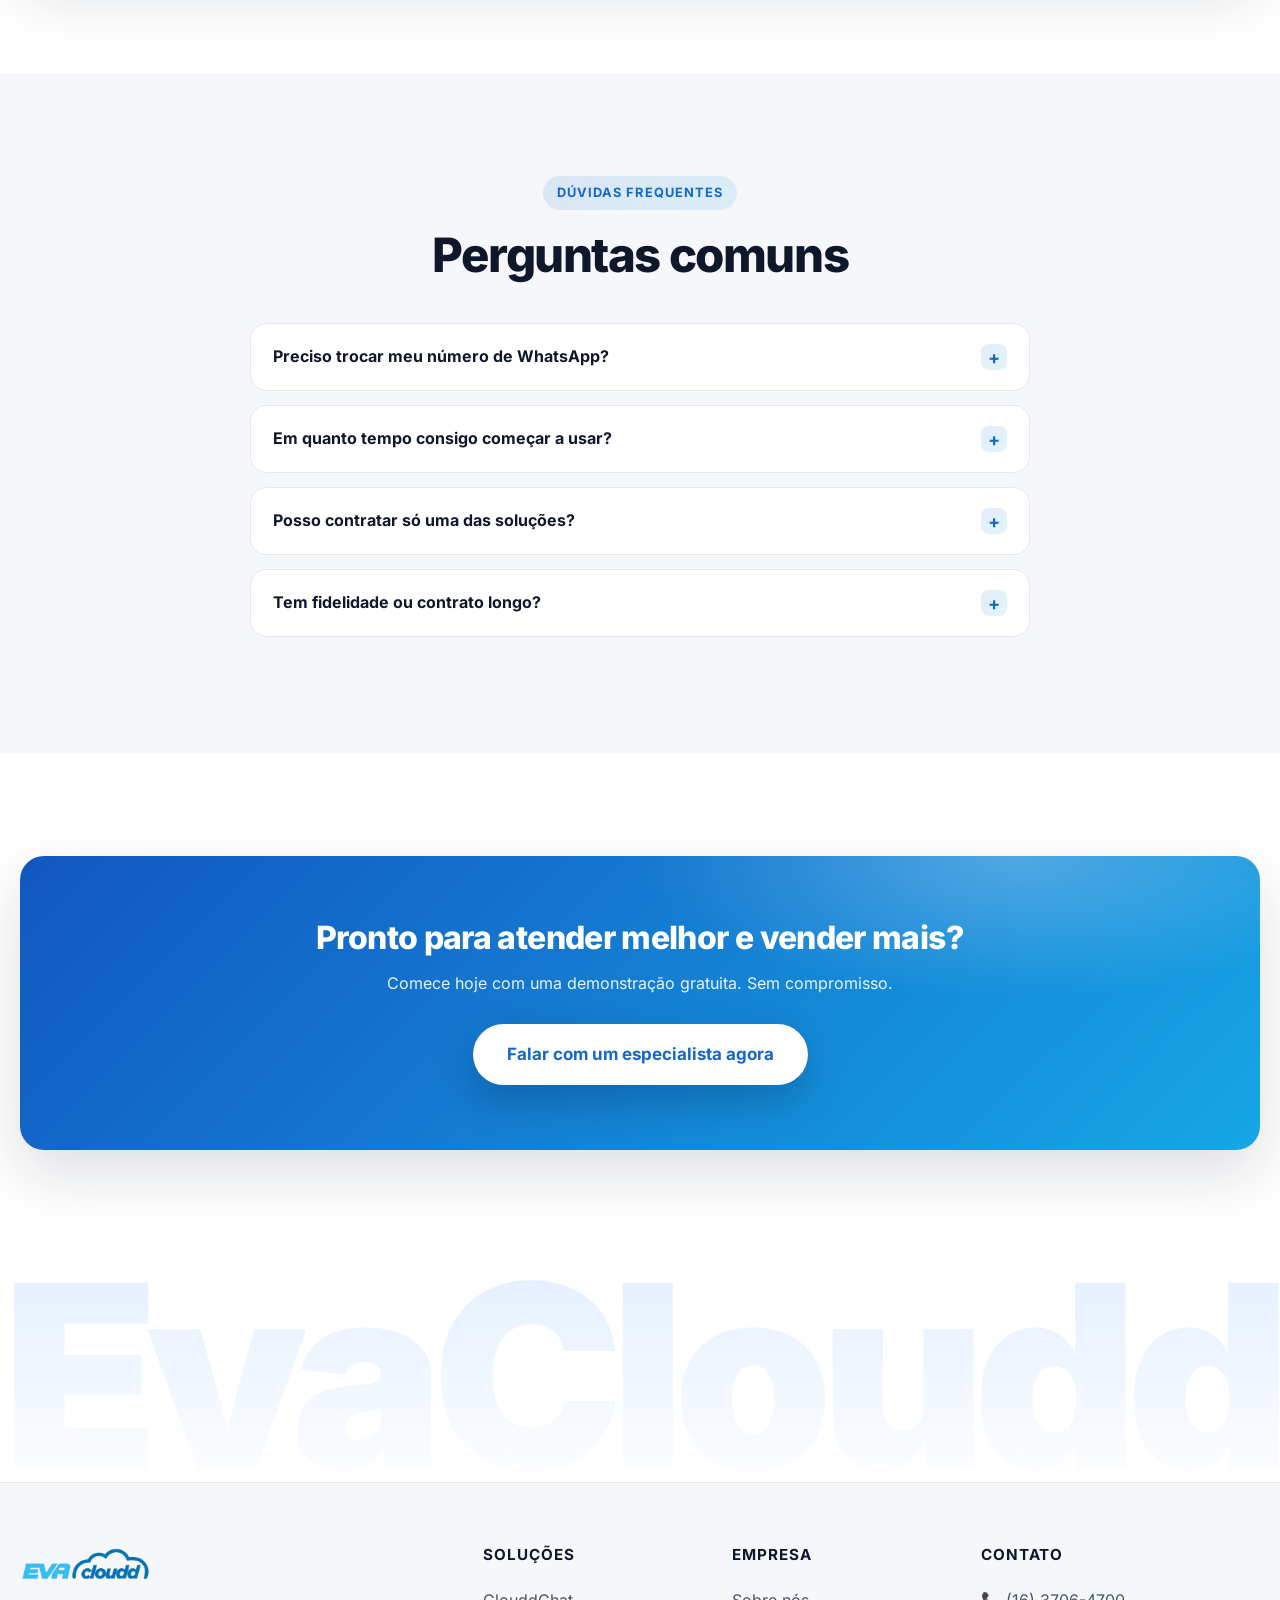
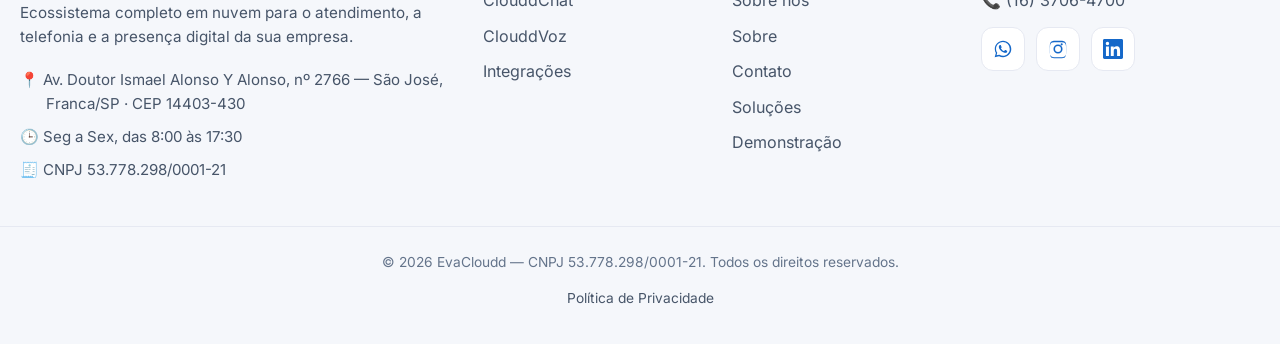
==== commit 78bacd22: "Update" ====
--- a/index.html
+++ b/index.html
@@ -108,6 +108,7 @@
       <div class="container reveal">
         <h2>O futuro do atendimento <span class="muted">não é sobre ter mais ferramentas.</span> É sobre <span class="text-grad">unir tudo</span> — e deixar a tecnologia trabalhar por você.</h2>
       </div>
+      <a href="#solucoes" class="scrolldown" aria-label="Rolar para baixo"><span>Role para explorar</span><i></i></a>
     </div>
   </section>
 
--- a/assets/css/style.css
+++ b/assets/css/style.css
@@ -156,6 +156,7 @@
 .page-hero.hero-split .container { display: grid; gap: 32px; grid-template-columns: 1fr; align-items: center; }
 .page-hero.hero-split .feat-img { max-height: 72vh; margin-inline: auto; }
 .page-hero.hero-split.hero-up .container { transform: translateY(-5vh); }
+.page-hero.hero-split.hero-up .feat-img { transform: scaleY(1.08); transform-origin: center; }
 .page-hero.hero-split .feat-img.feat-85 { max-height: 61vh; width: 104%; }
 .page-hero.hero-split .hero-cta { justify-content: flex-start; }
 .page-hero.hero-split .breadcrumb { text-align: left; }
@@ -442,7 +443,7 @@
 /* ---------- CTA final ---------- */
 .cta-band { position: relative; background: var(--grad); border-radius: var(--radius-lg); padding: clamp(38px, 6vw, 64px); text-align: center; overflow: hidden; box-shadow: var(--shadow-lg); }
 .cta-band::before { content:""; position:absolute; inset:0; background: radial-gradient(50% 80% at 80% 0%, rgba(255,255,255,.25), transparent 60%); }
-.cta-band h2 { color: #fff; font-size: clamp(1.6rem, 4vw, 2.5rem); position: relative; }
+.cta-band h2 { color: #fff; font-size: clamp(1.28rem, 3.2vw, 2rem); position: relative; }
 .cta-band p { color: rgba(255,255,255,.9); margin: 14px auto 0; max-width: 560px; position: relative; }
 .cta-band .btn { position: relative; margin-top: 28px; }
 .cta-band .btn-primary { background: #fff; color: var(--brand-600); box-shadow: 0 16px 40px rgba(0,0,0,.2); }
@@ -559,9 +560,9 @@
     radial-gradient(45% 40% at 3% 12%, rgba(34,195,240,.10), transparent 60%);
 }
 /* tipografia maior e mais dramática */
-.hero h1 { font-size: clamp(2.3rem, 4.6vw, 3.5rem); letter-spacing: -.03em; line-height: 1.07; }
-.section-title { font-size: clamp(2rem, 5.2vw, 3.7rem); letter-spacing: -.03em; }
-.page-hero h1 { font-size: clamp(2.1rem, 4.2vw, 3.2rem); letter-spacing: -.03em; line-height: 1.08; }
+.hero h1 { font-size: clamp(1.84rem, 3.68vw, 2.8rem); letter-spacing: -.03em; line-height: 1.1; }
+.section-title { font-size: clamp(1.6rem, 4.16vw, 2.96rem); letter-spacing: -.03em; }
+.page-hero h1 { font-size: clamp(1.68rem, 3.36vw, 2.56rem); letter-spacing: -.03em; line-height: 1.1; }
 .hero p.lead { font-size: 1.22rem; }
 
 /* nav em vidro escuro */
@@ -644,7 +645,7 @@
 /* seção-declaração que "gruda" (pin) enquanto rola */
 .pin-wrap { position: relative; }
 .statement { min-height: 100vh; display: grid; place-items: center; text-align: center; position: -webkit-sticky; position: sticky; top: 0; padding: 80px 0; }
-.statement h2 { font-size: clamp(2.1rem, 6.5vw, 5.2rem); max-width: 1120px; letter-spacing: -.03em; line-height: 1.04; }
+.statement h2 { font-size: clamp(1.68rem, 5.2vw, 4.16rem); max-width: 1120px; margin-inline: auto; letter-spacing: -.03em; line-height: 1.08; }
 .statement .muted { color: var(--text-mute); }
 
 @media (prefers-reduced-motion: reduce) {
@@ -677,7 +678,7 @@
   .scrolldown { display: none; }              /* hero deixa de ter altura fixa no mobile */
   .pin-wrap { min-height: auto !important; }  /* remove o "gap" grande do manifesto */
   .statement { min-height: auto; padding: 46px 0; position: static; }
-  .statement h2 { font-size: clamp(1.6rem, 7vw, 2.3rem); }
+  .statement h2 { font-size: clamp(1.28rem, 5.6vw, 1.84rem); }
   .showcase { margin-top: 30px !important; gap: 22px; }
   .grid-2, .grid-3, .grid-4 { gap: 18px; }
   .marquee { padding: 18px 0; }
@@ -752,3 +753,15 @@
   .logo-item img { max-width: 148px; max-height: 76px; }
   .logos-track { gap: 12px; animation-duration: 46s; }
 }
+
+/* ===== Bloco fundador / trajetória (Sobre) ===== */
+.founder-img {
+  width: 100%;
+  height: auto;
+  border-radius: var(--radius-lg);
+  box-shadow: var(--shadow-lg);
+  display: block;
+}
+.founder-text p { color: var(--text-soft); margin-top: 15px; line-height: 1.75; }
+.founder-text p:first-child { margin-top: 20px; font-weight: 600; color: var(--text); font-size: 1.05rem; }
+.founder-text strong { color: var(--text); }
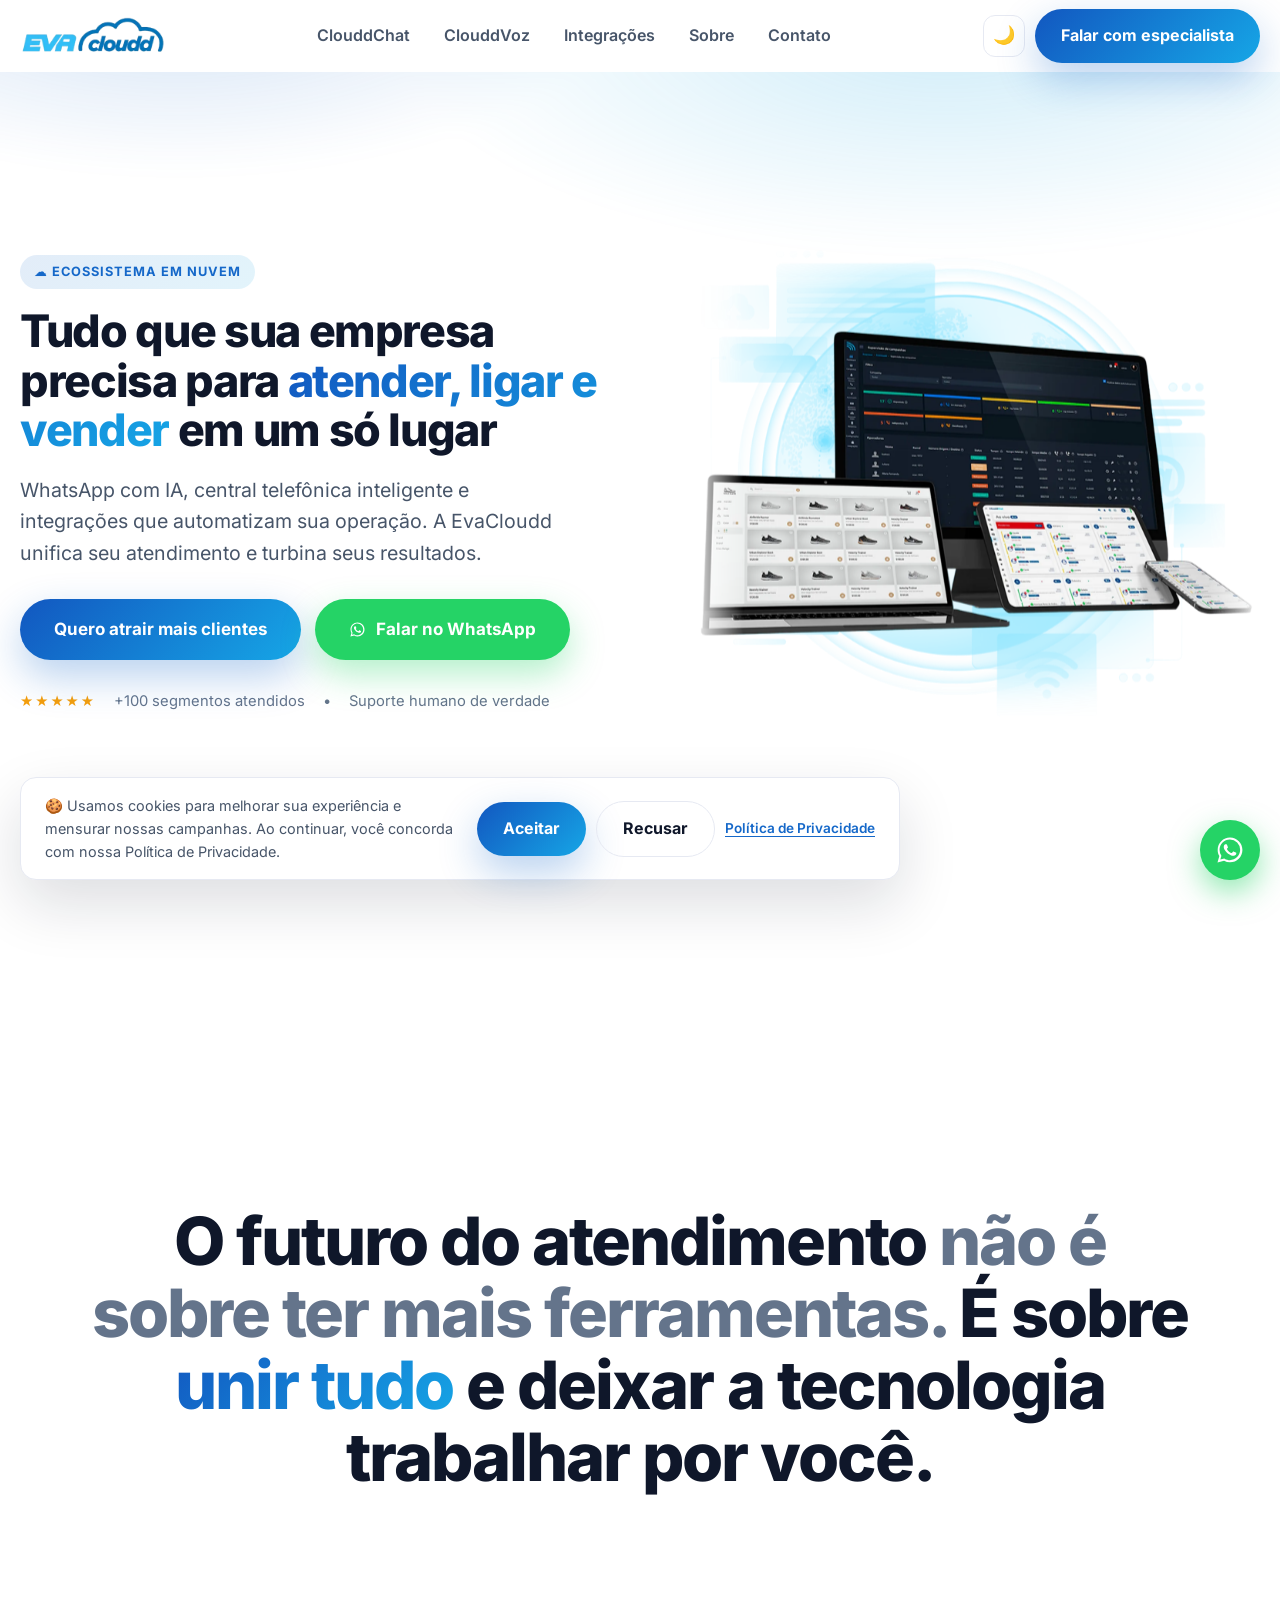
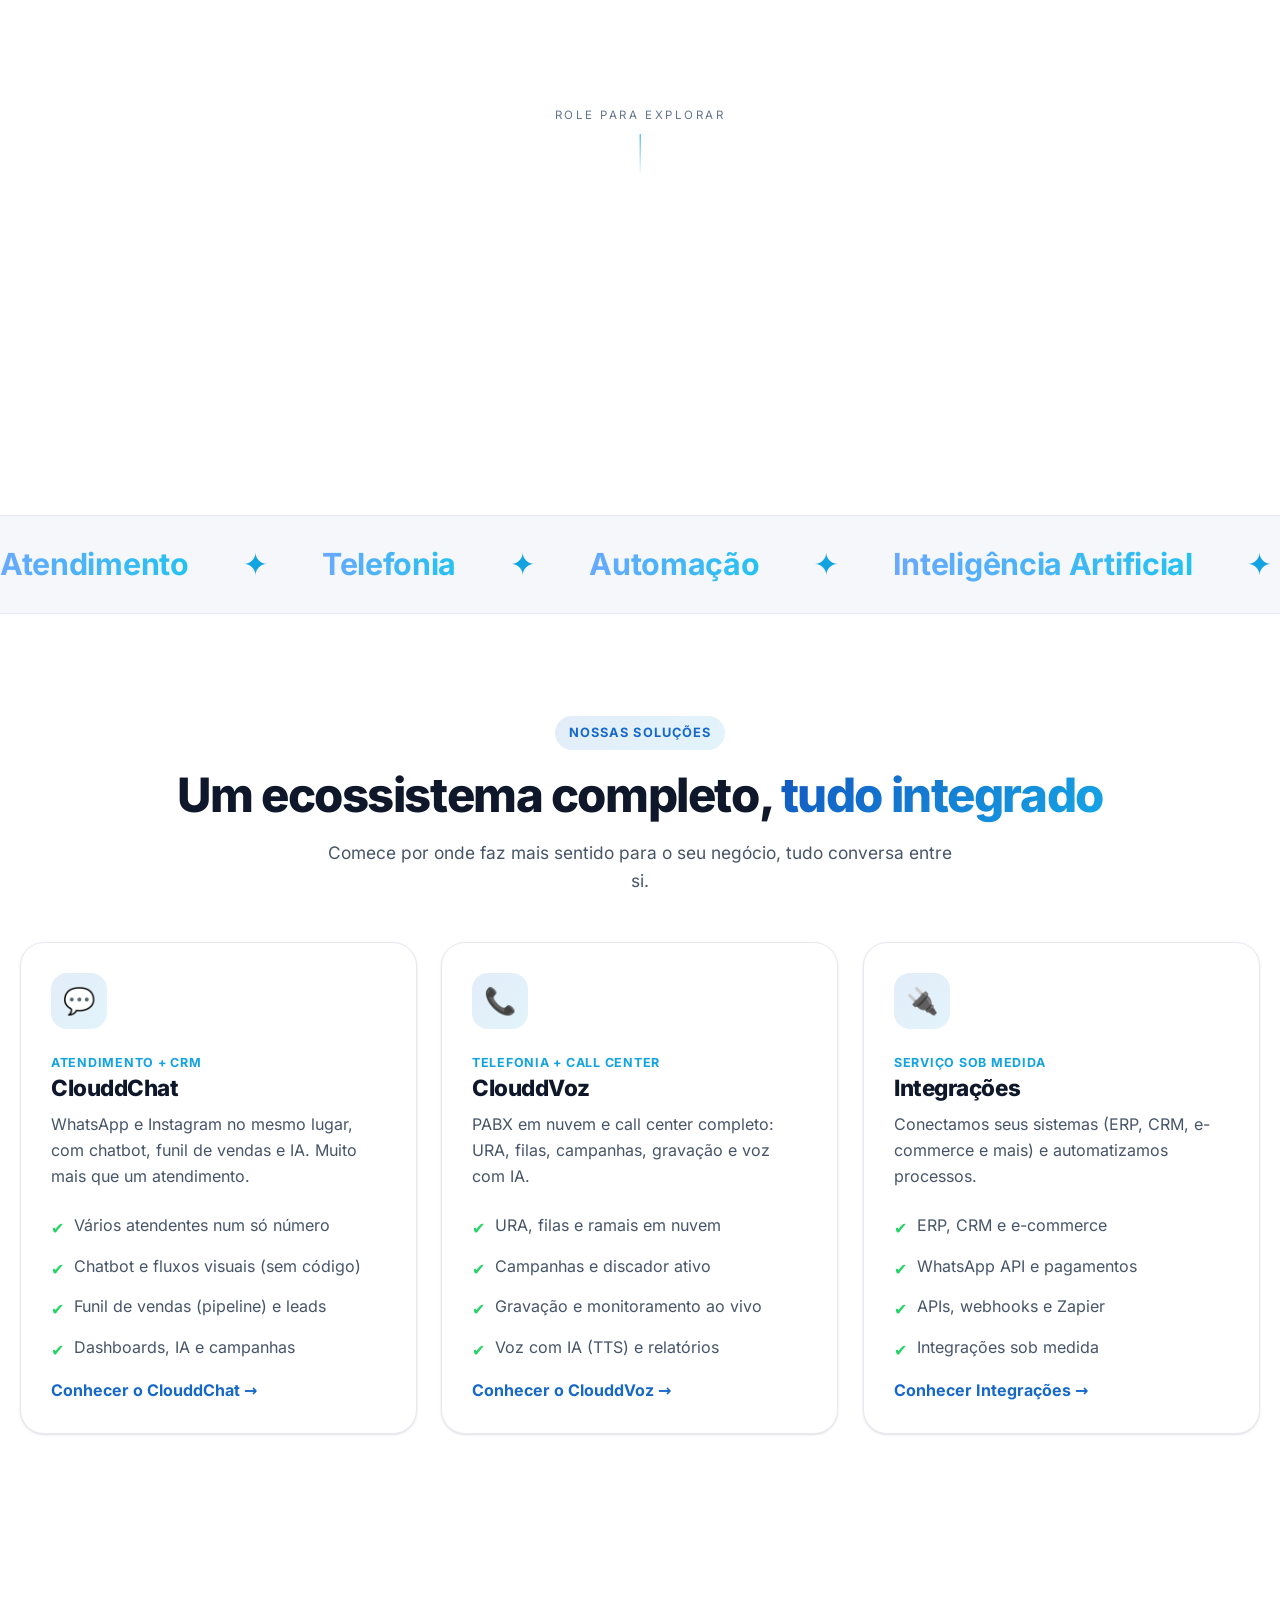
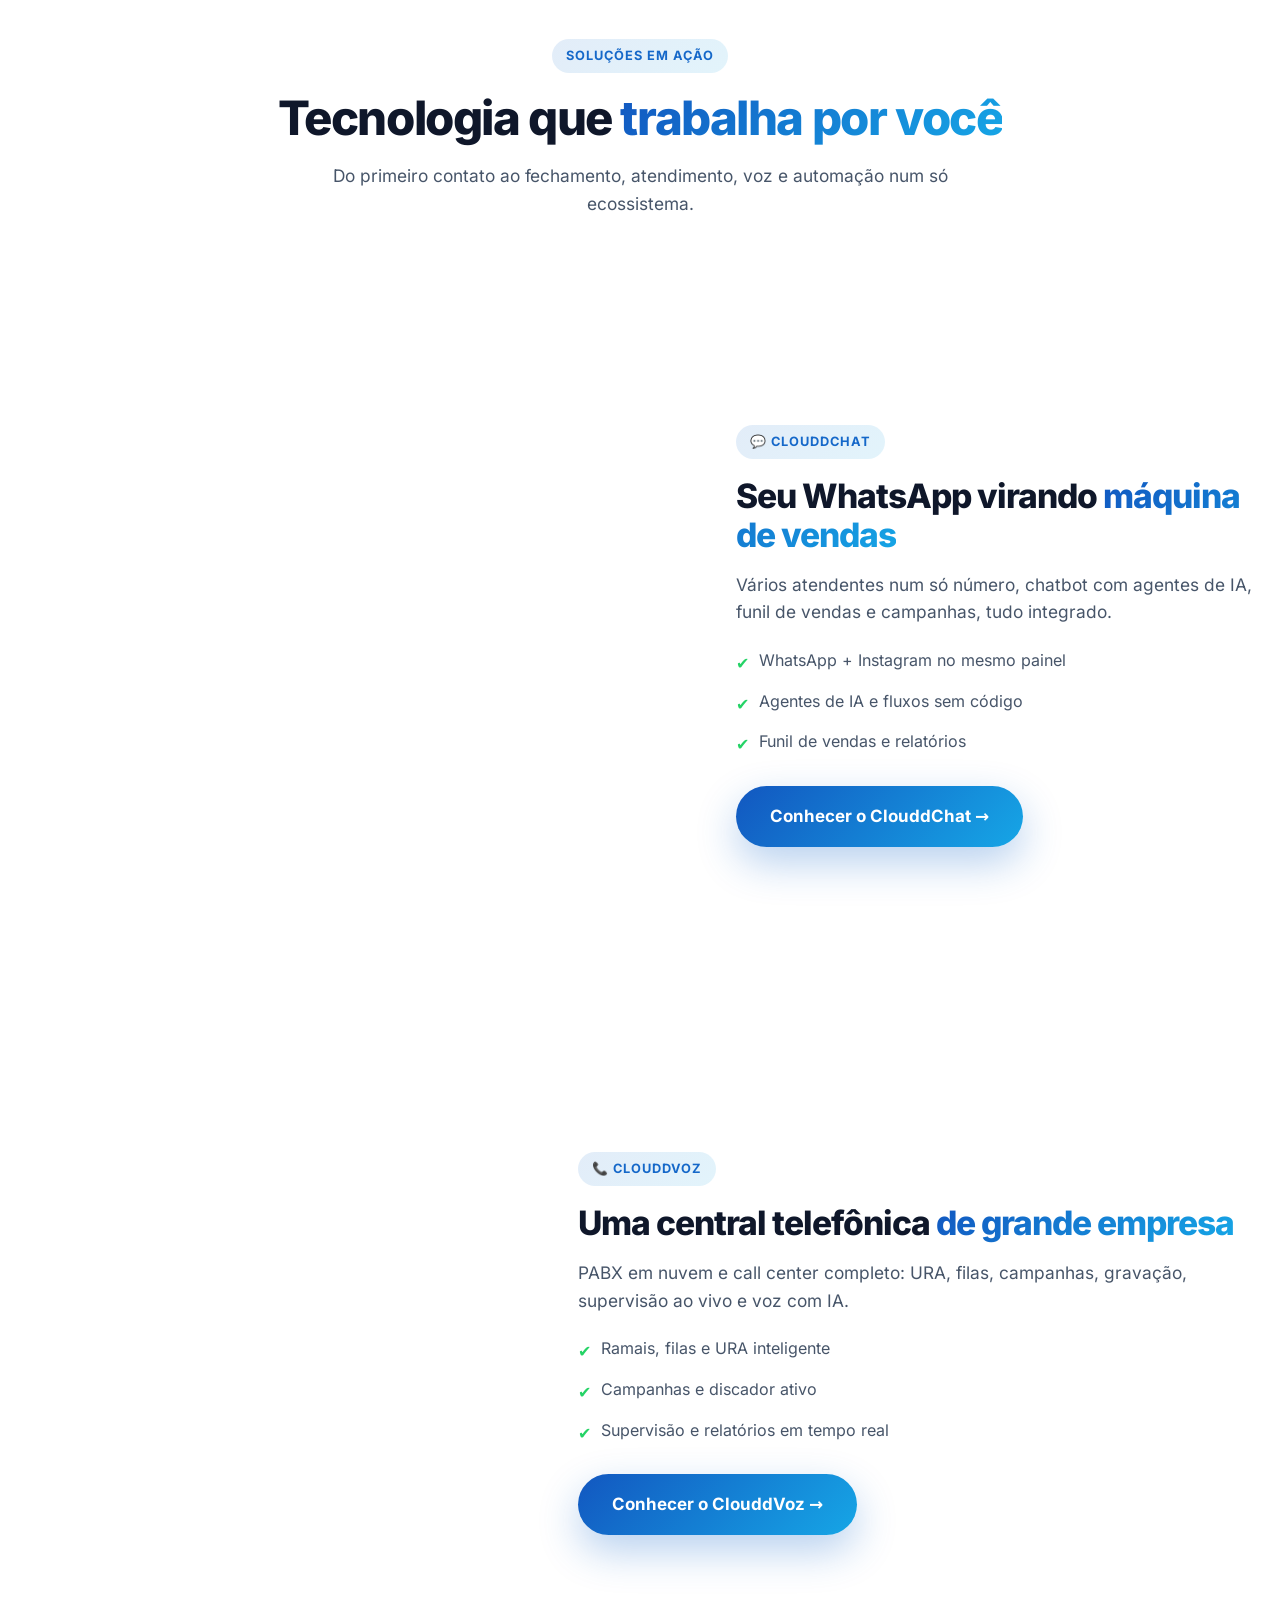
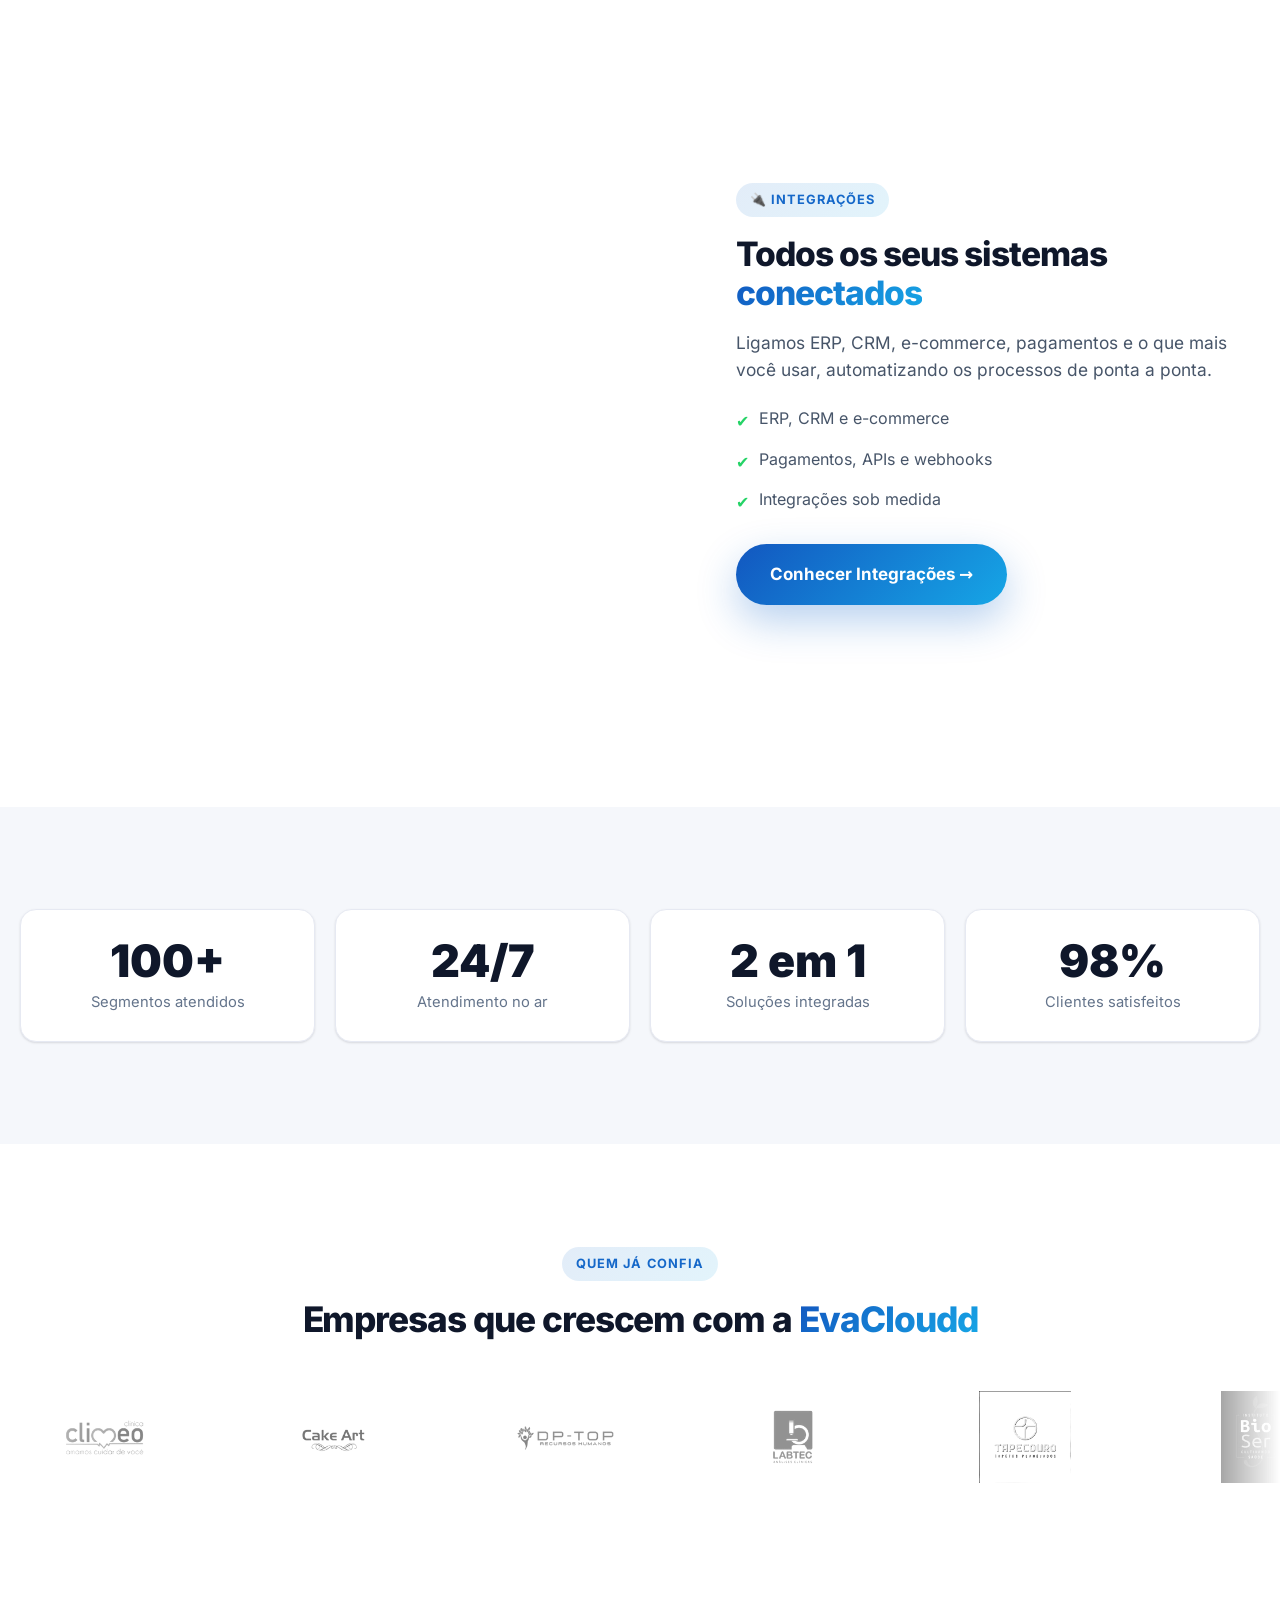
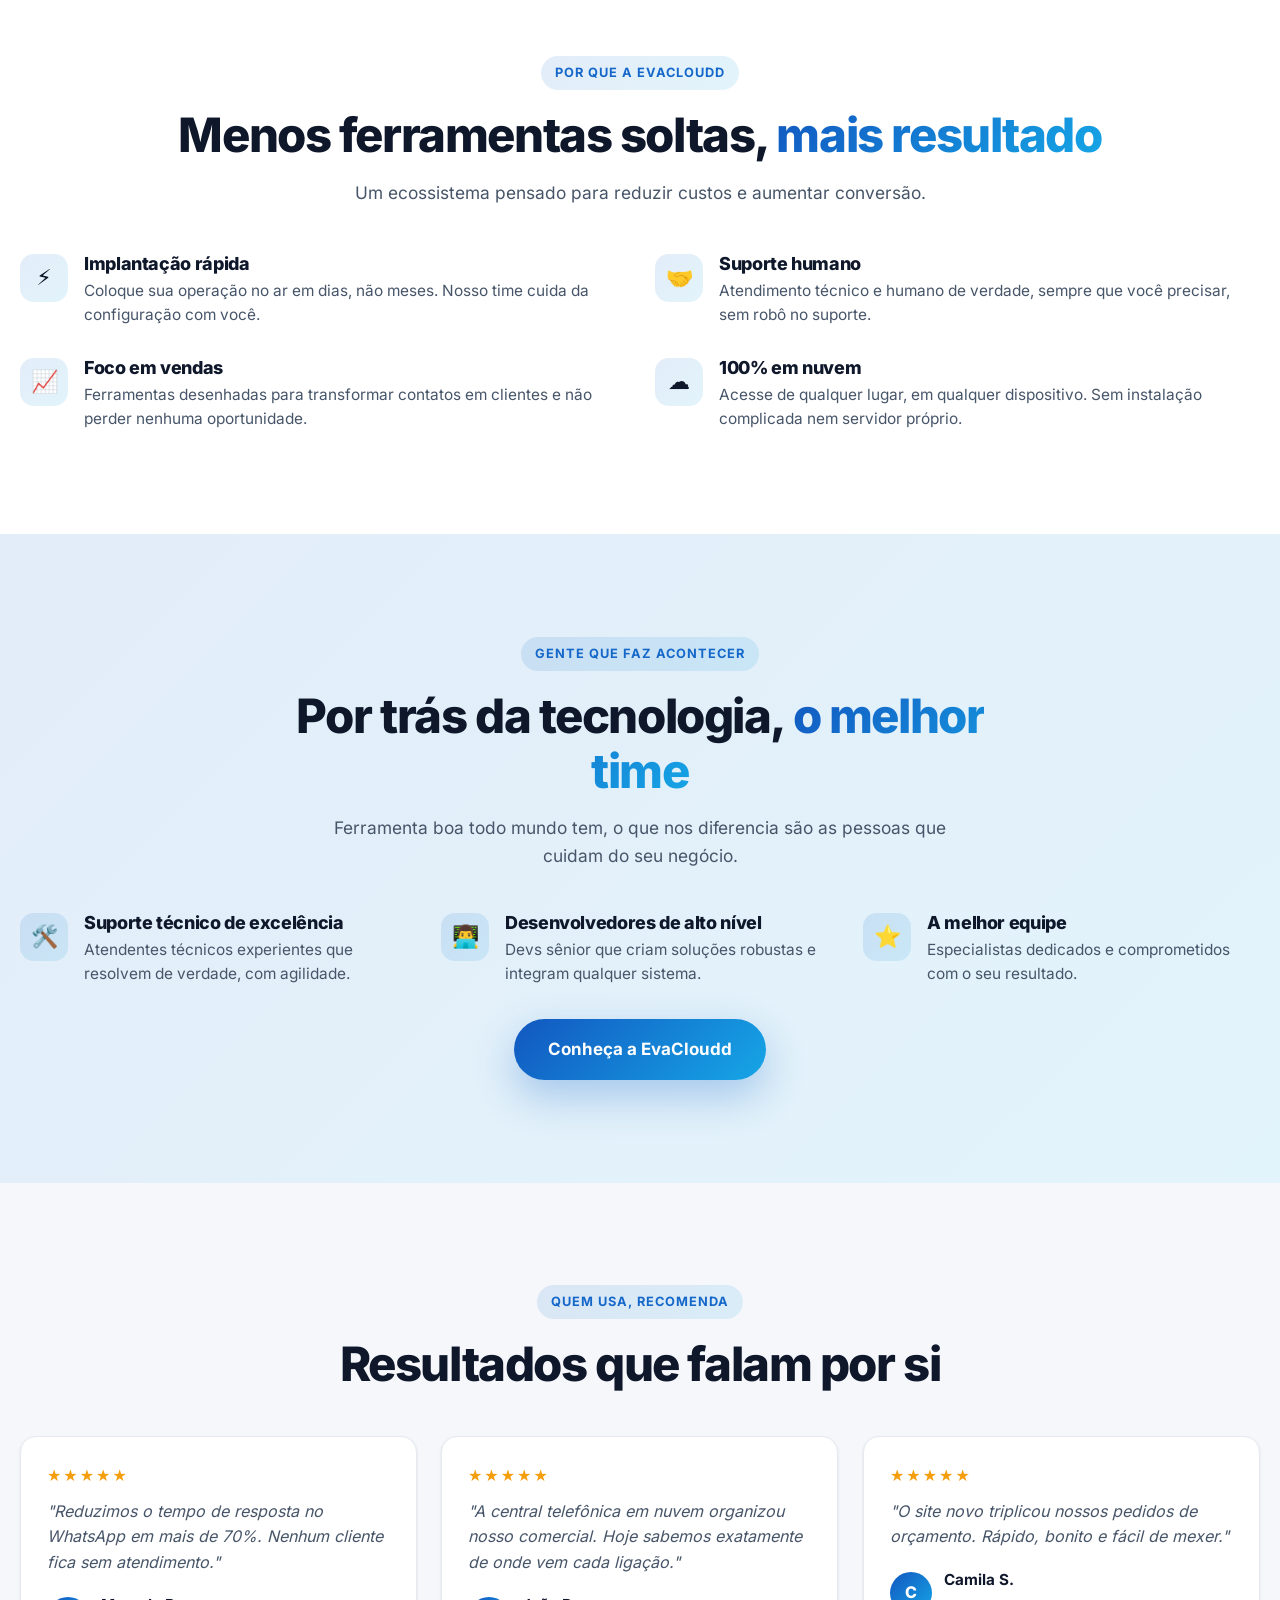
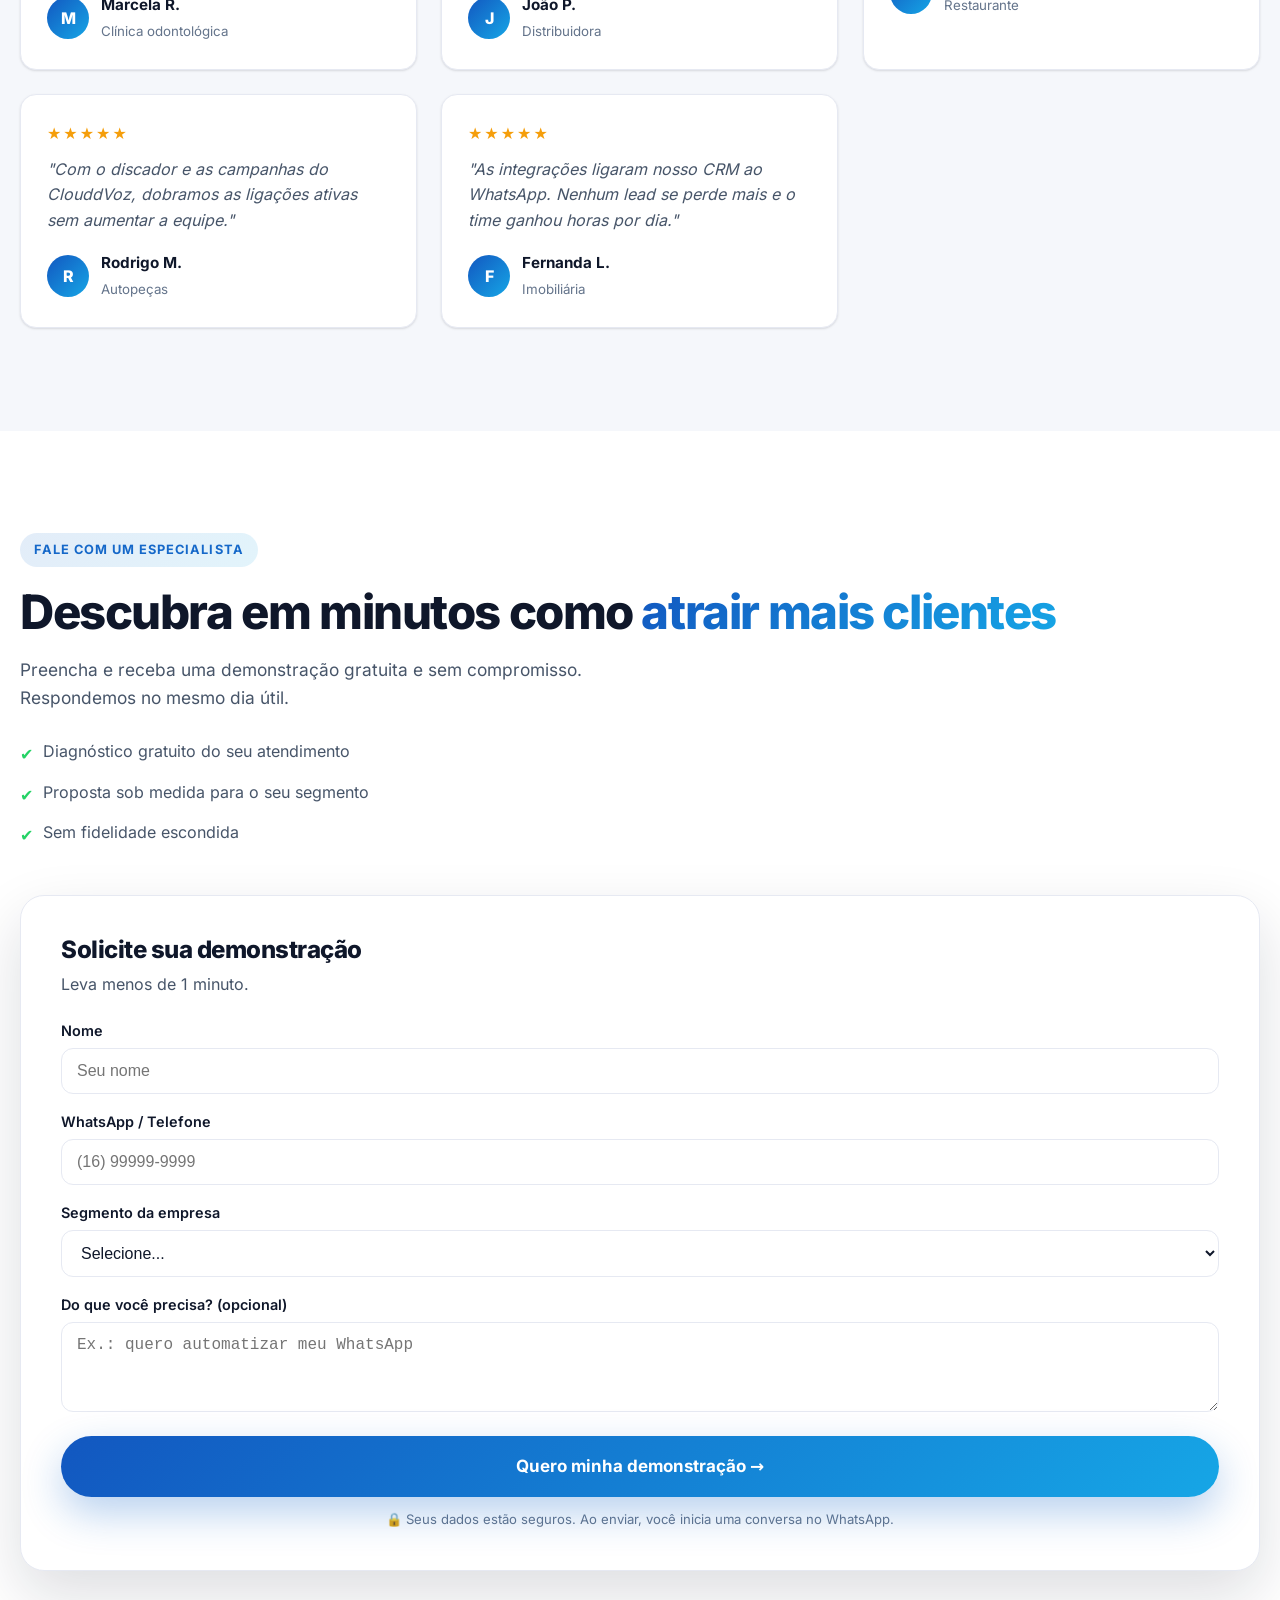
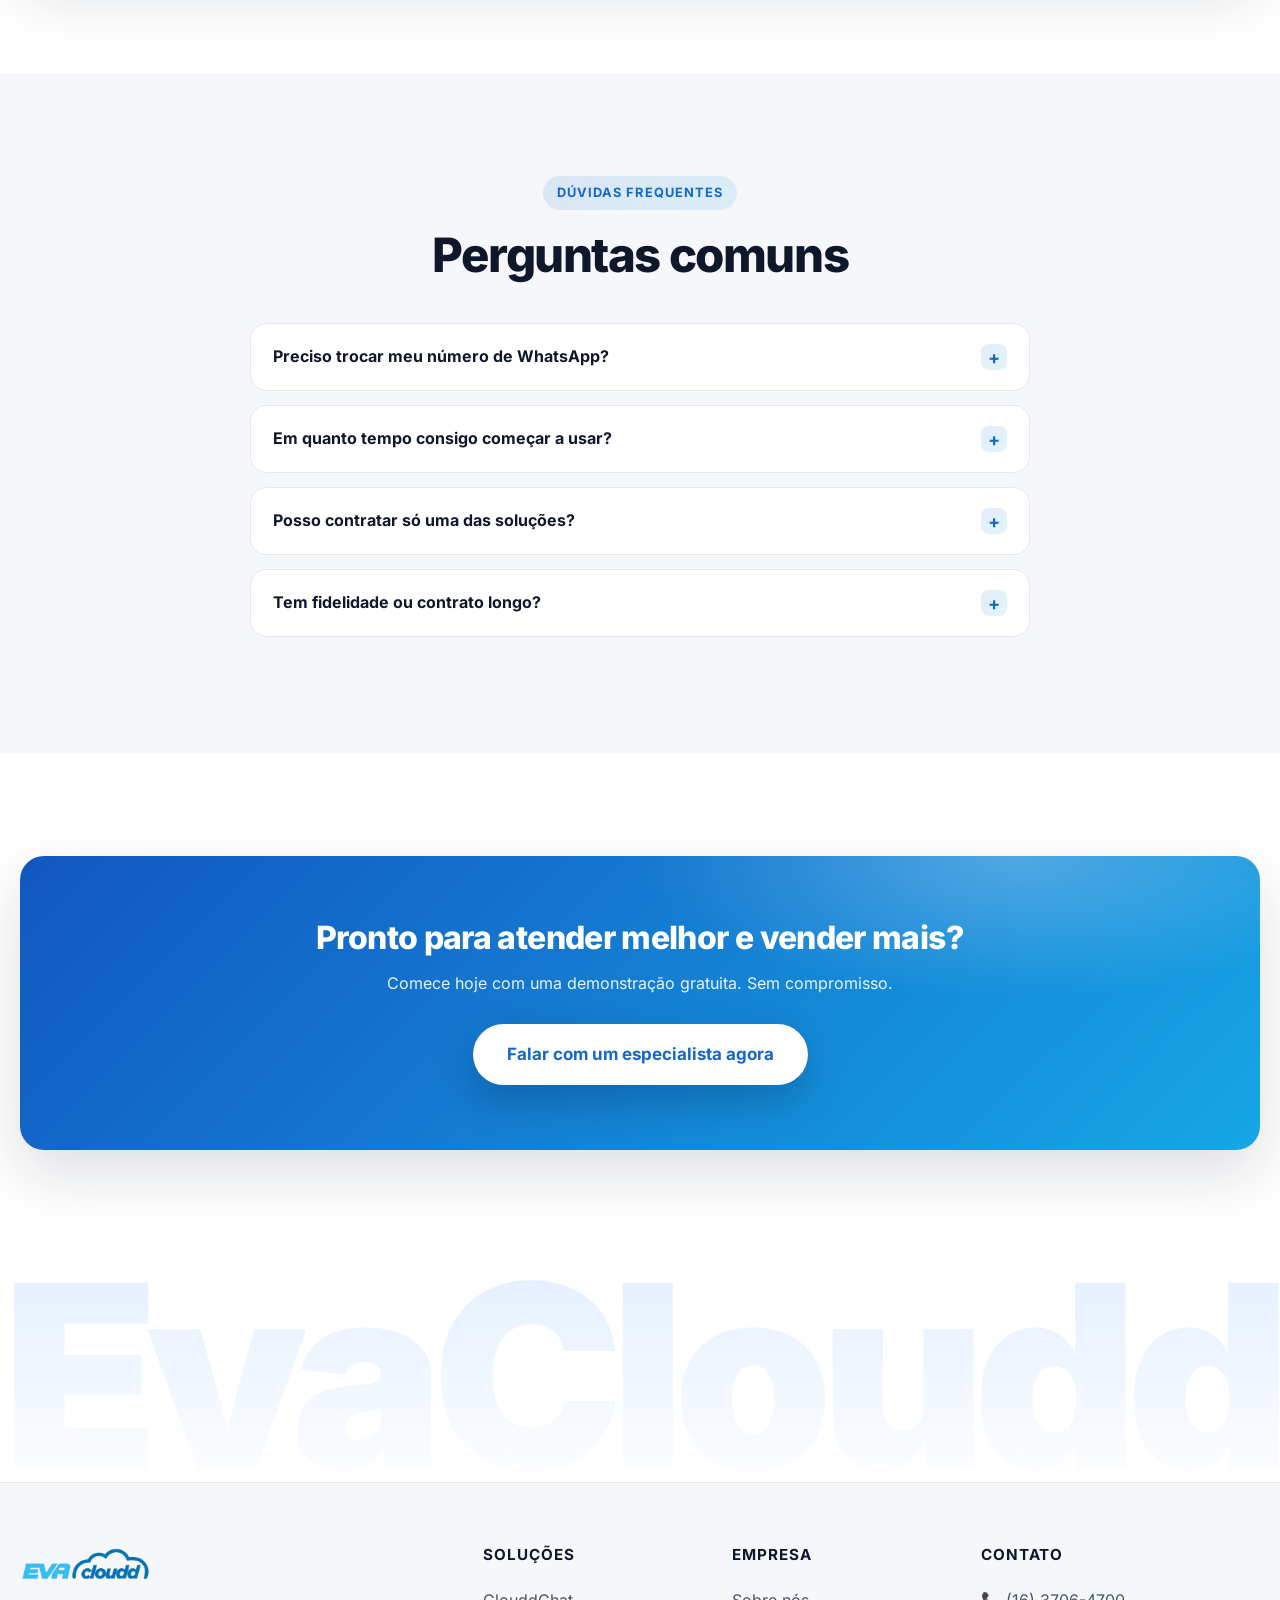
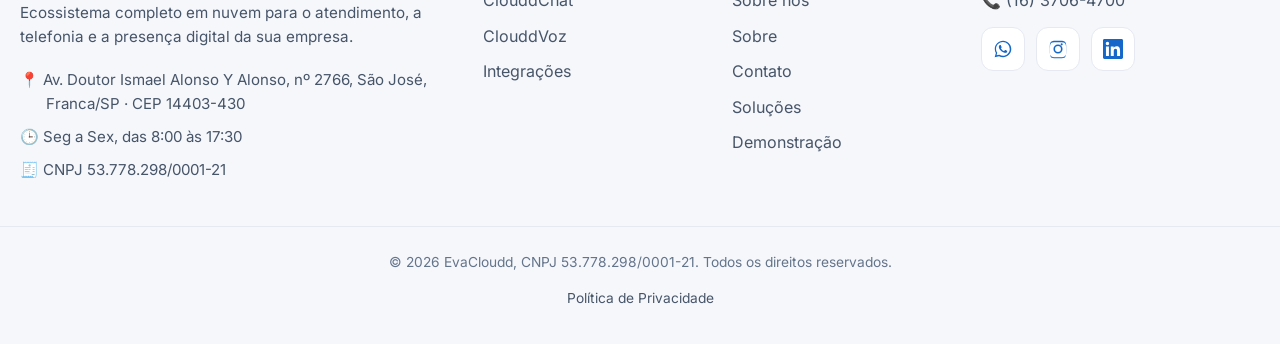
==== commit 46125c7e: "update" ====
--- a/index.html
+++ b/index.html
@@ -3,18 +3,21 @@
 <head>
   <meta charset="UTF-8" />
   <meta name="viewport" content="width=device-width, initial-scale=1.0" />
-  <title>EvaCloudd — Ecossistema completo para sua empresa | WhatsApp, Telefonia e Sites</title>
+  <title>EvaCloudd: Ecossistema completo para sua empresa | WhatsApp, Telefonia e Sites</title>
   <meta name="description" content="Automatize o WhatsApp com IA, tenha uma central telefônica inteligente e integre todos os seus sistemas. A EvaCloudd reúne ClouddChat, ClouddVoz e Integrações em um só ecossistema. Fale com um especialista." />
   <meta name="keywords" content="automação whatsapp, chatbot, pabx em nuvem, telefonia empresarial, criação de sites, EvaCloudd, Franca SP" />
   <link rel="canonical" href="https://evacloudd.com.br/" />
 
   <!-- Open Graph / Redes sociais (importante para anúncios) -->
   <meta property="og:type" content="website" />
-  <meta property="og:title" content="EvaCloudd — Ecossistema completo para sua empresa" />
+  <meta property="og:title" content="EvaCloudd: Ecossistema completo para sua empresa" />
   <meta property="og:description" content="WhatsApp automatizado, telefonia inteligente e sites que vendem. Tudo em nuvem." />
   <meta property="og:locale" content="pt_BR" />
   <meta name="theme-color" content="#1568c9" />
-  <link rel="icon" type="image/svg+xml" href="assets/img/favicon.svg" />
+  <link rel="icon" type="image/png" sizes="32x32" href="assets/img/favicon-32.png" />
+  <link rel="icon" type="image/png" sizes="16x16" href="assets/img/favicon-16.png" />
+  <link rel="icon" type="image/png" sizes="192x192" href="assets/img/favicon-192.png" />
+  <link rel="apple-touch-icon" href="assets/img/favicon-180.png" />
 
   <!-- Preconnect de fontes -->
   <link rel="stylesheet" href="assets/fonts/inter.css" />
@@ -48,7 +51,7 @@
   <!-- ================= NAVBAR ================= -->
   <header class="nav">
     <div class="container">
-      <a href="index.html" class="logo" aria-label="EvaCloudd — início">
+      <a href="index.html" class="logo" aria-label="EvaCloudd, início">
         <img src="assets/img/logo.webp" alt="EvaCloudd" class="logo-img" />
       </a>
       <nav class="nav-links" aria-label="Principal">
@@ -106,7 +109,7 @@
   <section class="pin-wrap" id="manifesto" style="min-height:135vh">
     <div class="statement">
       <div class="container reveal">
-        <h2>O futuro do atendimento <span class="muted">não é sobre ter mais ferramentas.</span> É sobre <span class="text-grad">unir tudo</span> — e deixar a tecnologia trabalhar por você.</h2>
+        <h2>O futuro do atendimento <span class="muted">não é sobre ter mais ferramentas.</span> É sobre <span class="text-grad">unir tudo</span> e deixar a tecnologia trabalhar por você.</h2>
       </div>
       <a href="#solucoes" class="scrolldown" aria-label="Rolar para baixo"><span>Role para explorar</span><i></i></a>
     </div>
@@ -126,7 +129,7 @@
       <div class="center reveal">
         <span class="eyebrow">Nossas soluções</span>
         <h2 class="section-title">Um ecossistema completo, <span class="text-grad">tudo integrado</span></h2>
-        <p class="section-sub">Comece por onde faz mais sentido para o seu negócio — tudo conversa entre si.</p>
+        <p class="section-sub">Comece por onde faz mais sentido para o seu negócio, tudo conversa entre si.</p>
       </div>
 
       <div class="grid-3" style="margin-top:48px">
@@ -162,7 +165,7 @@
           <div class="card-icon">🔌</div>
           <span class="tag">Serviço sob medida</span>
           <h3>Integrações</h3>
-          <p>Conectamos seus sistemas — ERP, CRM, e-commerce e mais — e automatizamos processos.</p>
+          <p>Conectamos seus sistemas (ERP, CRM, e-commerce e mais) e automatizamos processos.</p>
           <ul class="feature-list">
             <li><span class="check">✔</span> ERP, CRM e e-commerce</li>
             <li><span class="check">✔</span> WhatsApp API e pagamentos</li>
@@ -181,7 +184,7 @@
       <div class="center reveal">
         <span class="eyebrow">Soluções em ação</span>
         <h2 class="section-title">Tecnologia que <span class="text-grad">trabalha por você</span></h2>
-        <p class="section-sub">Do primeiro contato ao fechamento — atendimento, voz e automação num só ecossistema.</p>
+        <p class="section-sub">Do primeiro contato ao fechamento, atendimento, voz e automação num só ecossistema.</p>
       </div>
 
       <div class="showcase" style="margin-top:50px">
@@ -189,7 +192,7 @@
         <div class="reveal" data-delay="1">
           <span class="eyebrow">💬 ClouddChat</span>
           <h3 class="section-title" style="font-size:clamp(1.5rem,3.5vw,2.1rem)">Seu WhatsApp virando <span class="text-grad">máquina de vendas</span></h3>
-          <p class="section-sub" style="margin-left:0">Vários atendentes num só número, chatbot com agentes de IA, funil de vendas e campanhas — tudo integrado.</p>
+          <p class="section-sub" style="margin-left:0">Vários atendentes num só número, chatbot com agentes de IA, funil de vendas e campanhas, tudo integrado.</p>
           <ul class="feature-list" style="margin-top:16px">
             <li><span class="check">✔</span> WhatsApp + Instagram no mesmo painel</li>
             <li><span class="check">✔</span> Agentes de IA e fluxos sem código</li>
@@ -219,7 +222,7 @@
         <div class="reveal" data-delay="1">
           <span class="eyebrow">🔌 Integrações</span>
           <h3 class="section-title" style="font-size:clamp(1.5rem,3.5vw,2.1rem)">Todos os seus sistemas <span class="text-grad">conectados</span></h3>
-          <p class="section-sub" style="margin-left:0">Ligamos ERP, CRM, e-commerce, pagamentos e o que mais você usar — e automatizamos os processos de ponta a ponta.</p>
+          <p class="section-sub" style="margin-left:0">Ligamos ERP, CRM, e-commerce, pagamentos e o que mais você usar, automatizando os processos de ponta a ponta.</p>
           <ul class="feature-list" style="margin-top:16px">
             <li><span class="check">✔</span> ERP, CRM e e-commerce</li>
             <li><span class="check">✔</span> Pagamentos, APIs e webhooks</li>
@@ -269,7 +272,7 @@
       </div>
       <div class="grid-2" style="margin-top:48px">
         <div class="benefit reveal"><div class="b-icon">⚡</div><div><h4>Implantação rápida</h4><p>Coloque sua operação no ar em dias, não meses. Nosso time cuida da configuração com você.</p></div></div>
-        <div class="benefit reveal" data-delay="1"><div class="b-icon">🤝</div><div><h4>Suporte humano</h4><p>Atendimento técnico e humano de verdade, sempre que você precisar — sem robô no suporte.</p></div></div>
+        <div class="benefit reveal" data-delay="1"><div class="b-icon">🤝</div><div><h4>Suporte humano</h4><p>Atendimento técnico e humano de verdade, sempre que você precisar, sem robô no suporte.</p></div></div>
         <div class="benefit reveal"><div class="b-icon">📈</div><div><h4>Foco em vendas</h4><p>Ferramentas desenhadas para transformar contatos em clientes e não perder nenhuma oportunidade.</p></div></div>
         <div class="benefit reveal" data-delay="1"><div class="b-icon">☁</div><div><h4>100% em nuvem</h4><p>Acesse de qualquer lugar, em qualquer dispositivo. Sem instalação complicada nem servidor próprio.</p></div></div>
       </div>
@@ -282,7 +285,7 @@
       <div class="center reveal" style="max-width:760px;margin-inline:auto">
         <span class="eyebrow">Gente que faz acontecer</span>
         <h2 class="section-title">Por trás da tecnologia, <span class="text-grad">o melhor time</span></h2>
-        <p class="section-sub">Ferramenta boa todo mundo tem — o que nos diferencia são as pessoas que cuidam do seu negócio.</p>
+        <p class="section-sub">Ferramenta boa todo mundo tem, o que nos diferencia são as pessoas que cuidam do seu negócio.</p>
       </div>
       <div class="grid-3" style="margin-top:44px">
         <div class="benefit reveal"><div class="b-icon">🛠️</div><div><h4>Suporte técnico de excelência</h4><p>Atendentes técnicos experientes que resolvem de verdade, com agilidade.</p></div></div>
@@ -396,7 +399,7 @@
       <div class="brand-col">
         <a href="index.html" class="logo"><img src="assets/img/logo.webp" alt="EvaCloudd" class="logo-img" /></a>
         <p>Ecossistema completo em nuvem para o atendimento, a telefonia e a presença digital da sua empresa.</p>
-        <span>📍 Av. Doutor Ismael Alonso Y Alonso, nº 2766 — São José, Franca/SP · CEP 14403-430</span>
+        <span>📍 Av. Doutor Ismael Alonso Y Alonso, nº 2766, São José, Franca/SP · CEP 14403-430</span>
         <span>🕒 Seg a Sex, das 8:00 às 17:30</span><span>🧾 CNPJ 53.778.298/0001-21</span>
       </div>
       <div>
@@ -422,7 +425,7 @@
       </div>
     </div>
     <div class="container footer-bottom">
-      <span>© <span data-year>2026</span> EvaCloudd — CNPJ 53.778.298/0001-21. Todos os direitos reservados.</span>
+      <span>© <span data-year>2026</span> EvaCloudd, CNPJ 53.778.298/0001-21. Todos os direitos reservados.</span>
       <span><a href="politicadeprivacidade.html">Política de Privacidade</a></span>
     </div>
   </footer>
--- a/assets/css/style.css
+++ b/assets/css/style.css
@@ -670,6 +670,8 @@
    ========================================================= */
 @media (max-width: 720px) {
   .section { padding: 46px 0; }
+  /* foto do banner Sobre: 10% mais baixa só no mobile */
+  .page-hero.hero-split.hero-up .feat-img { transform: scaleY(0.9); transform-origin: center; }
   .hero-cine { min-height: auto; }
   .page-hero, .page-hero.hero-split { min-height: auto; padding: 88px 0 44px; }
   .page-hero .scrolldown { display: none; }
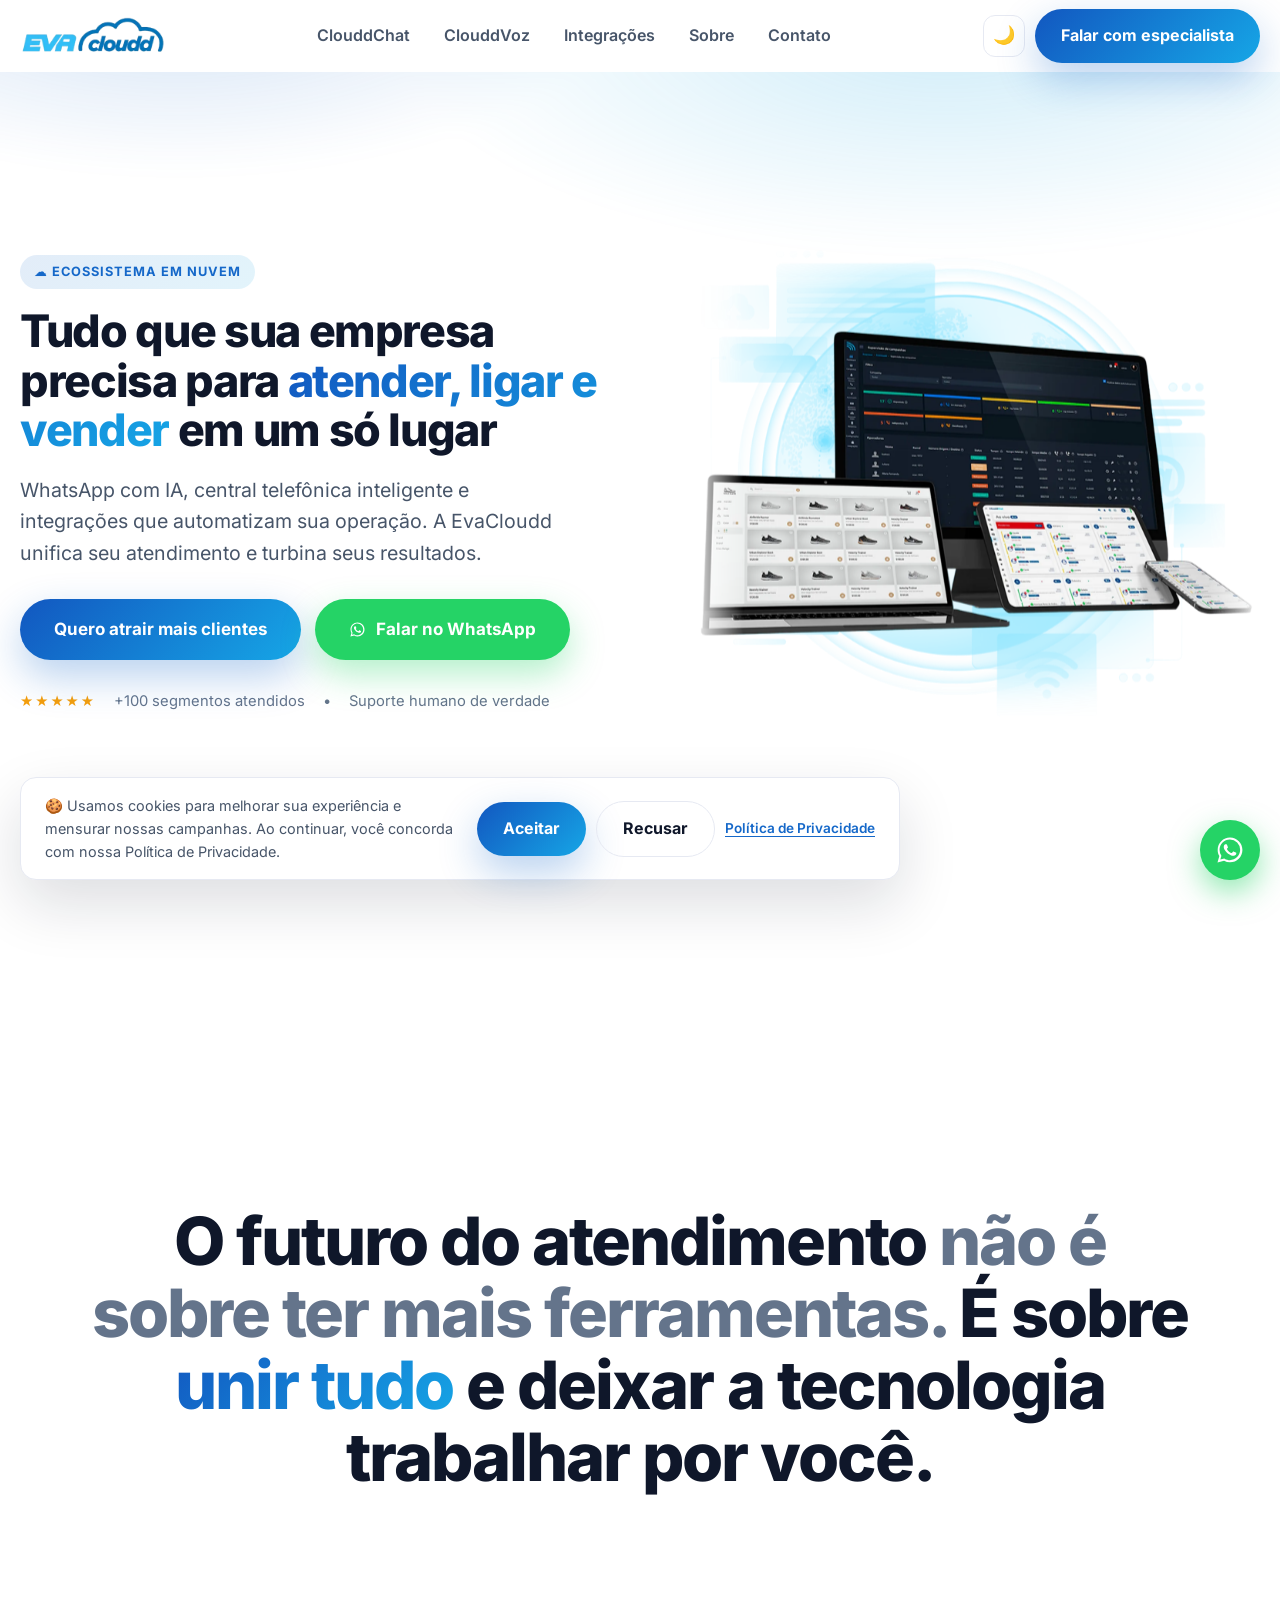
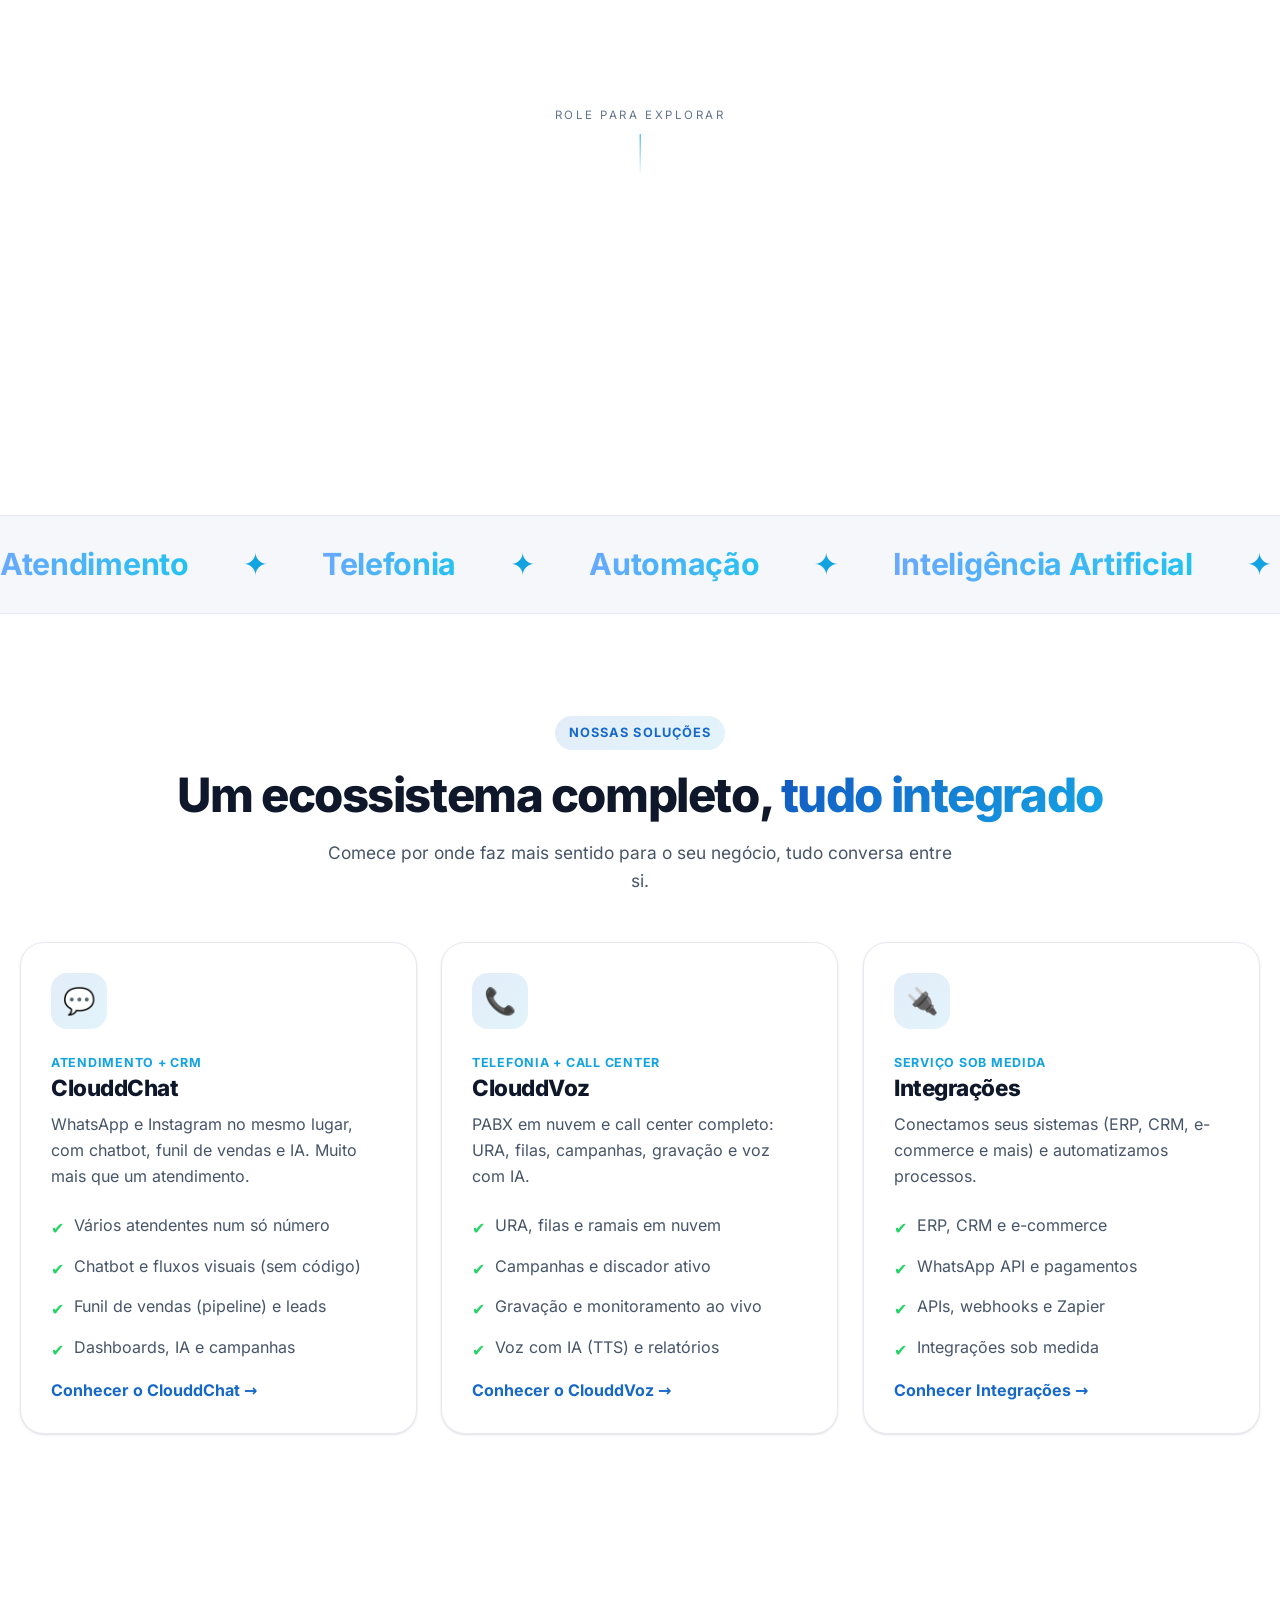
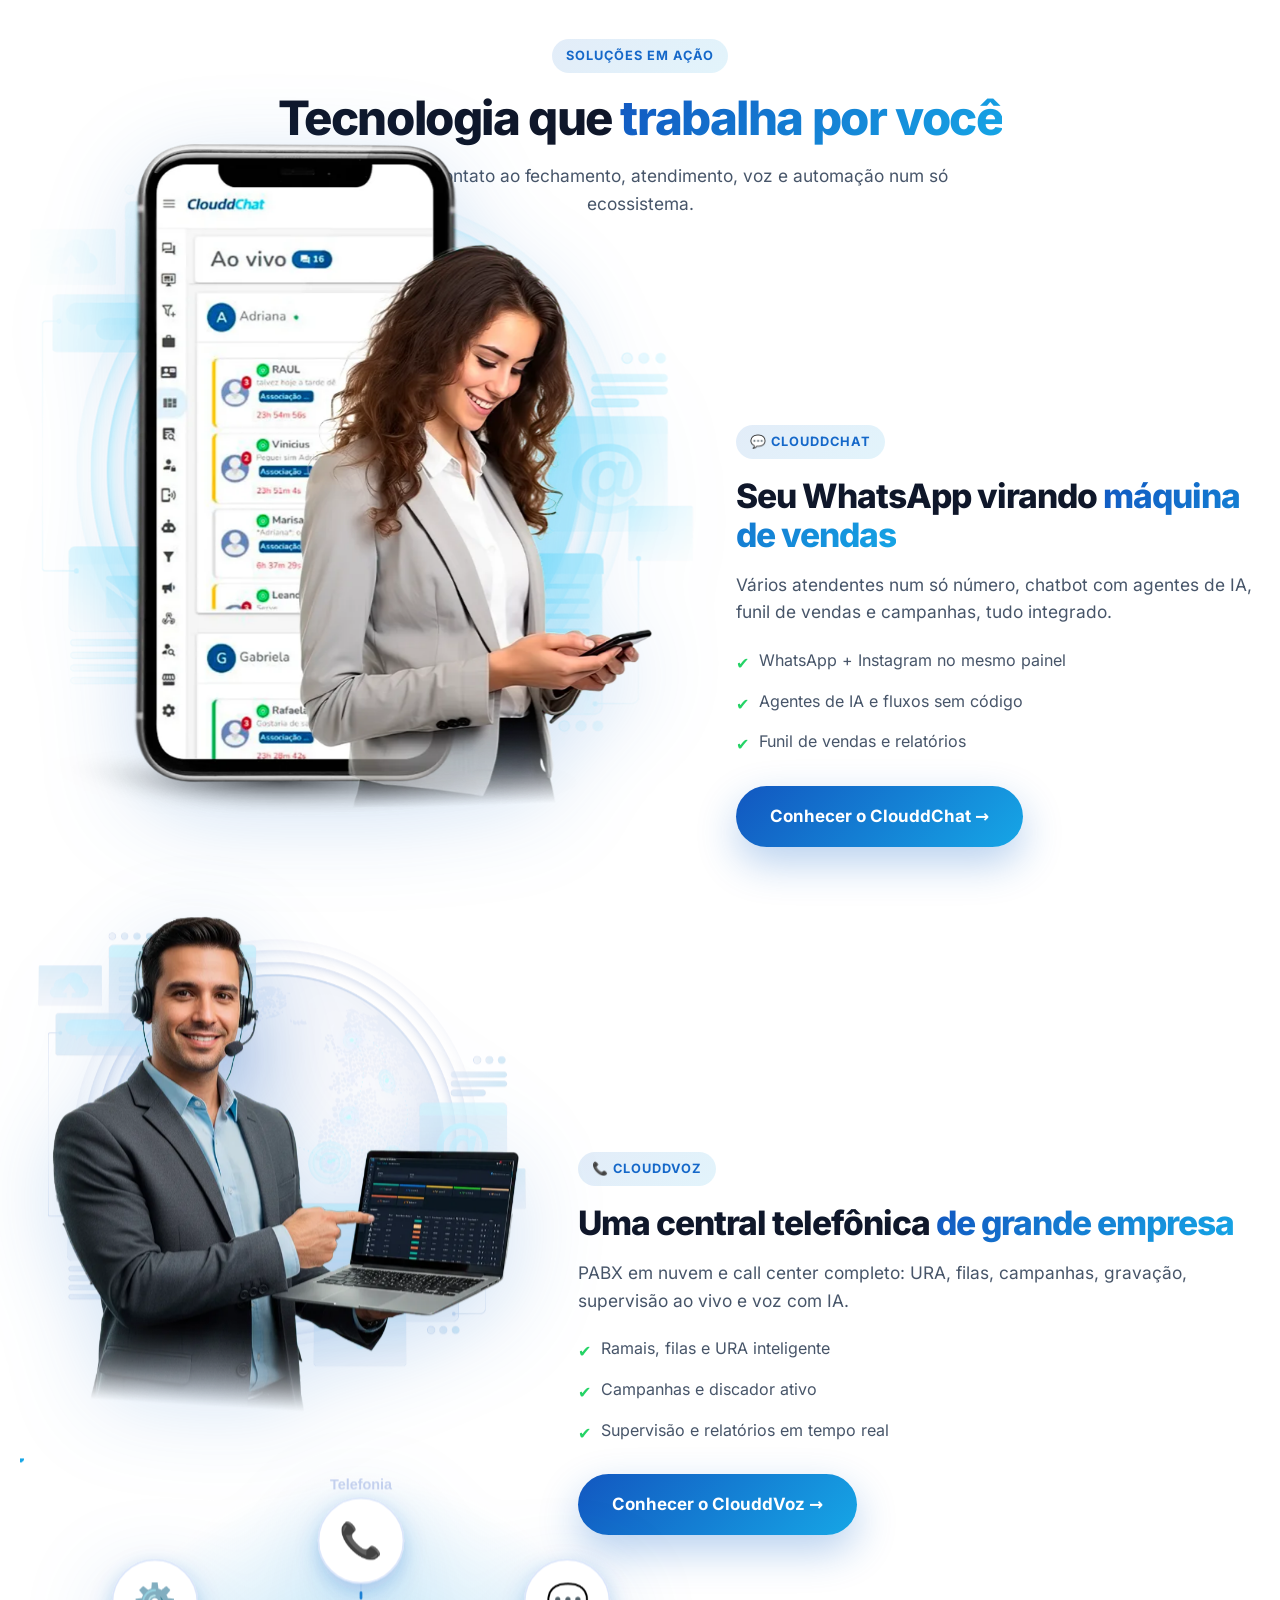
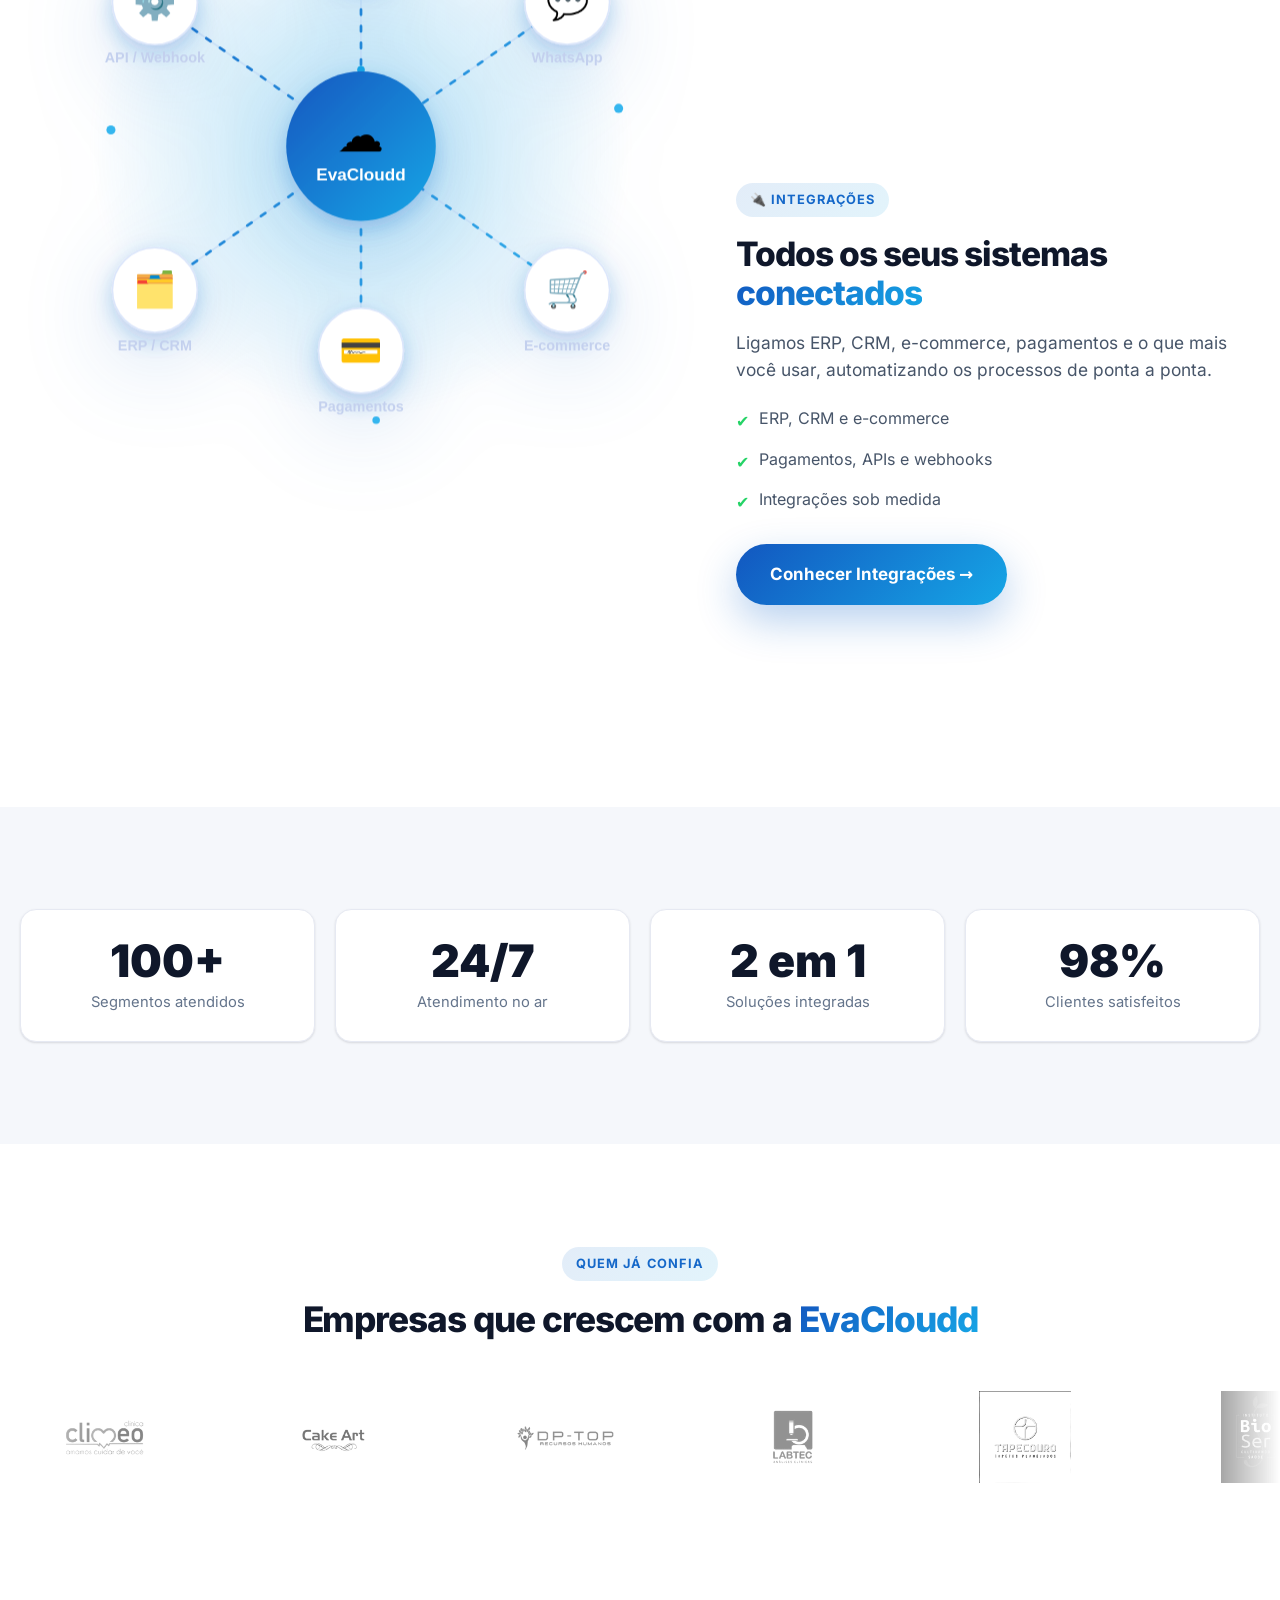
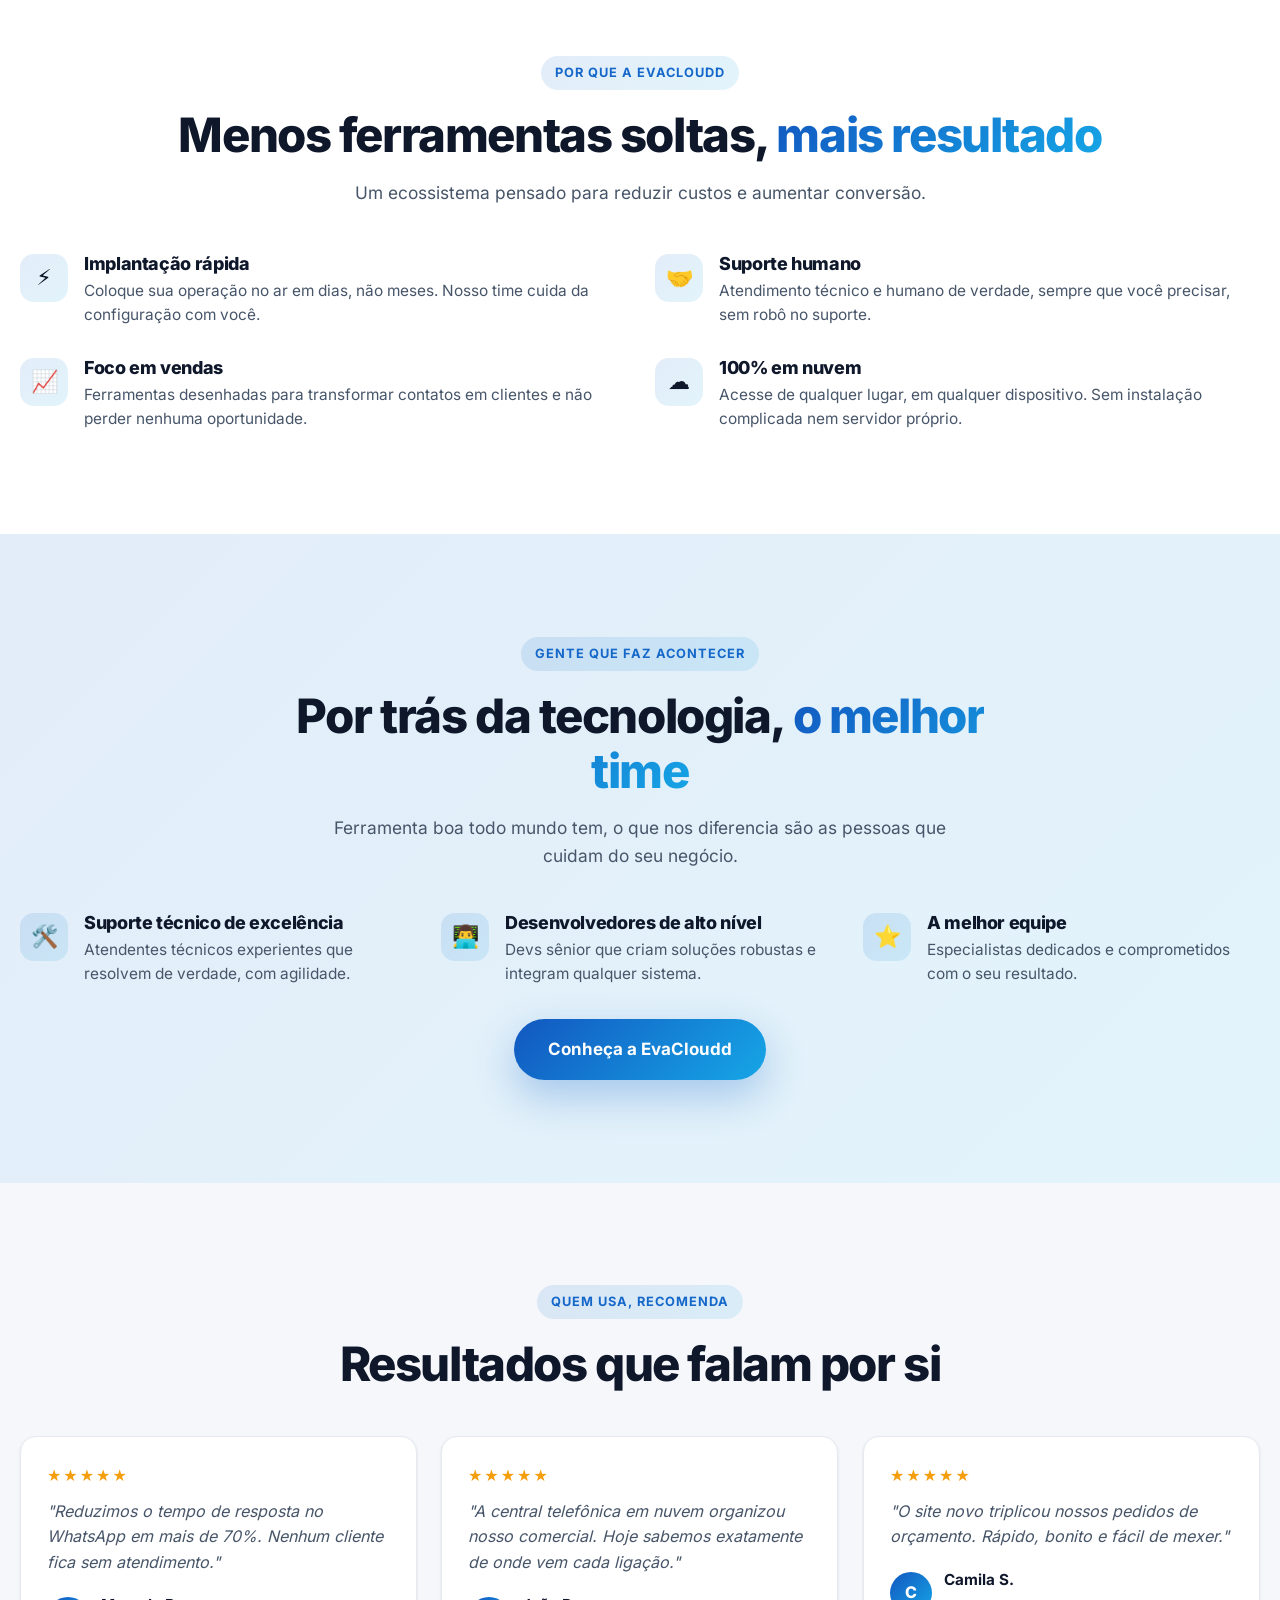
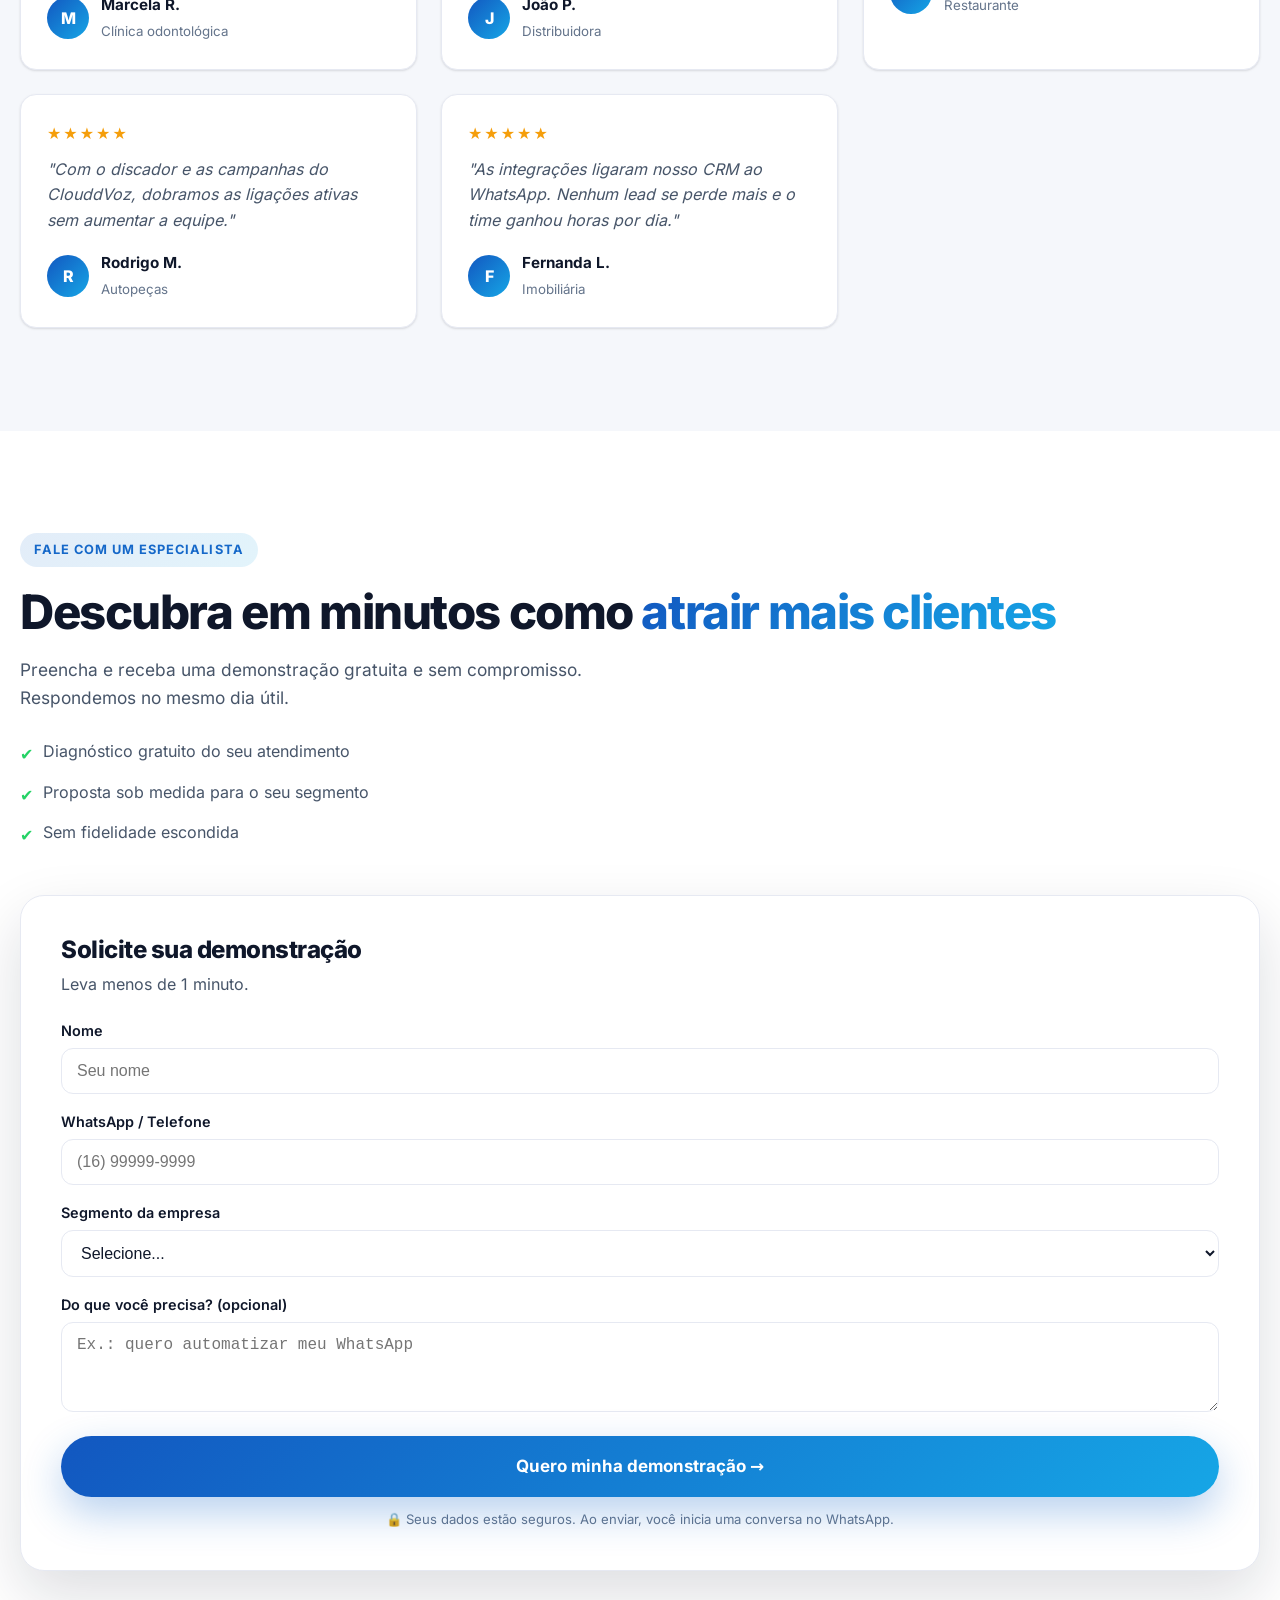
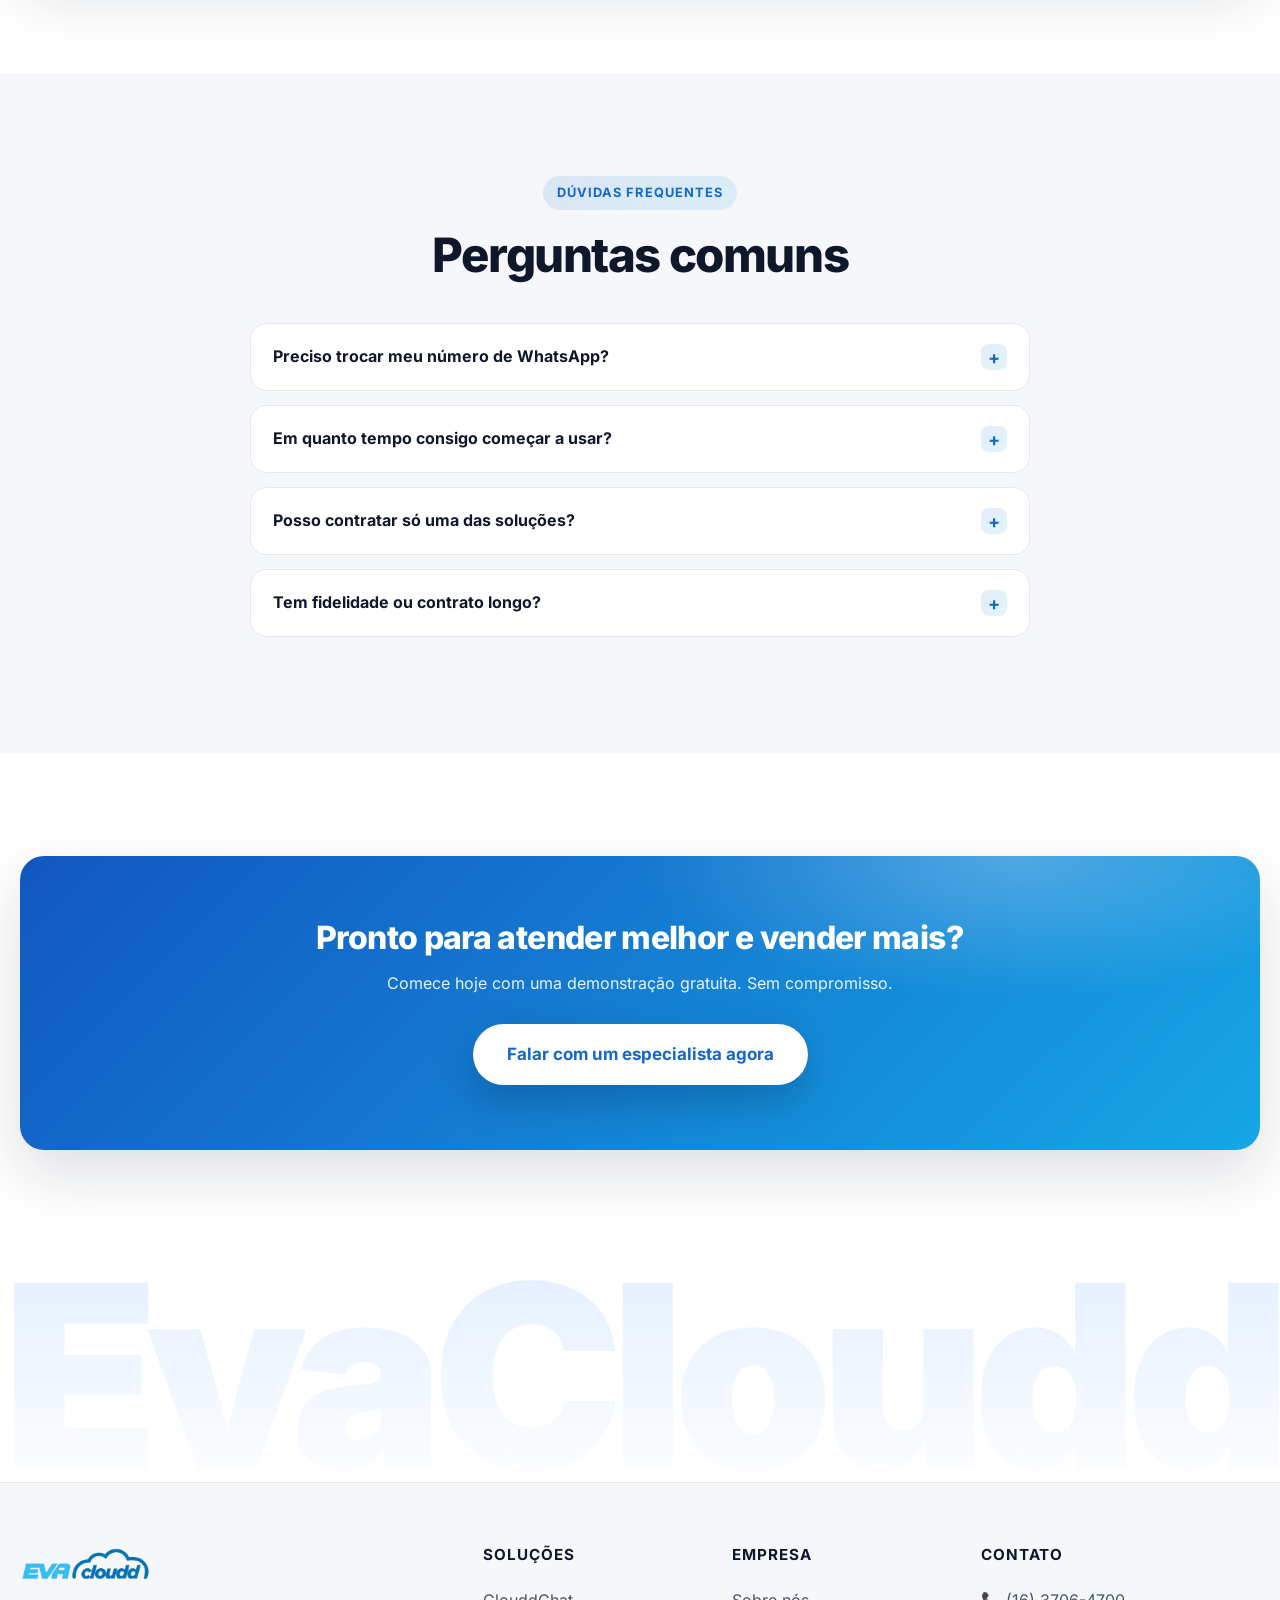
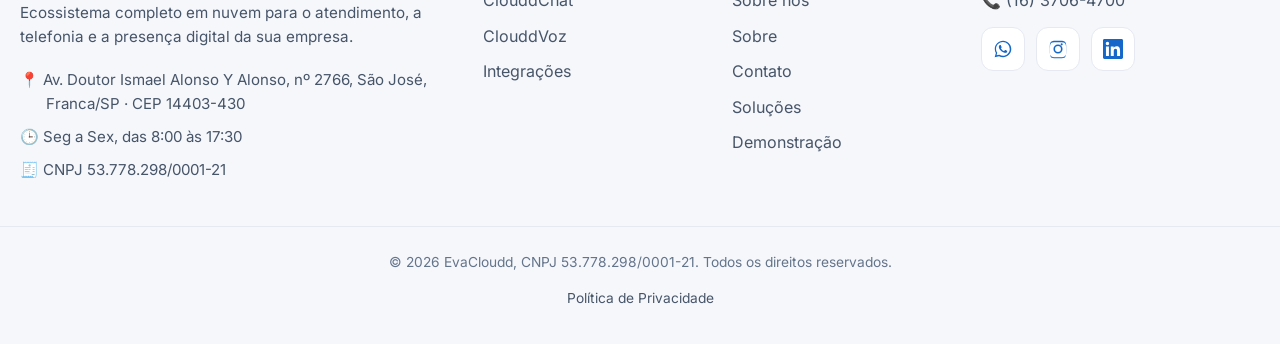
==== commit 4cf51810: "update" ====
--- a/index.html
+++ b/index.html
@@ -443,6 +443,7 @@
     </div>
   </div>
 
-  <script src="assets/js/main.js"></script>
+  <script src="assets/js/main.js?v=2"></script>
+  <script src="https://analytics.evacloudd.com/px.js" data-cliente="243ec4f1-1e1a-43da-ae58-2d747310fd04"></script>
 </body>
 </html>
--- a/assets/css/style.css
+++ b/assets/css/style.css
@@ -633,13 +633,16 @@
 @keyframes scrolldash { 0%{transform:scaleY(0);transform-origin:top} 45%{transform:scaleY(1);transform-origin:top} 55%{transform:scaleY(1);transform-origin:bottom} 100%{transform:scaleY(0);transform-origin:bottom} }
 
 /* revelação em "wipe" para imagens/mídia */
-.reveal-img { clip-path: inset(0 0 100% 0); opacity: .15; transition: clip-path 1.05s var(--ease), opacity .9s var(--ease); }
-.reveal-img.in { clip-path: inset(0 0 0 0); opacity: 1; }
+/* revelação simples (opacidade + leve deslocamento) — sem clip-path,
+   que quebrava a exibição no Chromium (Chrome/Edge/Android) quando combinado
+   com will-change/transform (parallax) + filter: drop-shadow */
+.reveal-img { opacity: 0; transform: translateY(22px) scale(.99); transition: opacity .8s var(--ease), transform .9s var(--ease); }
+.reveal-img.in { opacity: 1; transform: none; }
 
 /* upgrade da revelação padrão: leve escala + blur saindo */
 .reveal { opacity: 0; transform: translateY(28px); transition: opacity .7s var(--ease), transform .8s var(--ease); }
 .reveal.in { opacity: 1; transform: none; }
-.reveal, .reveal-img, [data-parallax], .hero-img { will-change: transform; }
+.reveal, [data-parallax], .hero-img { will-change: transform; }
 .reveal.in { opacity: 1; transform: none; filter: none; }
 
 /* seção-declaração que "gruda" (pin) enquanto rola */
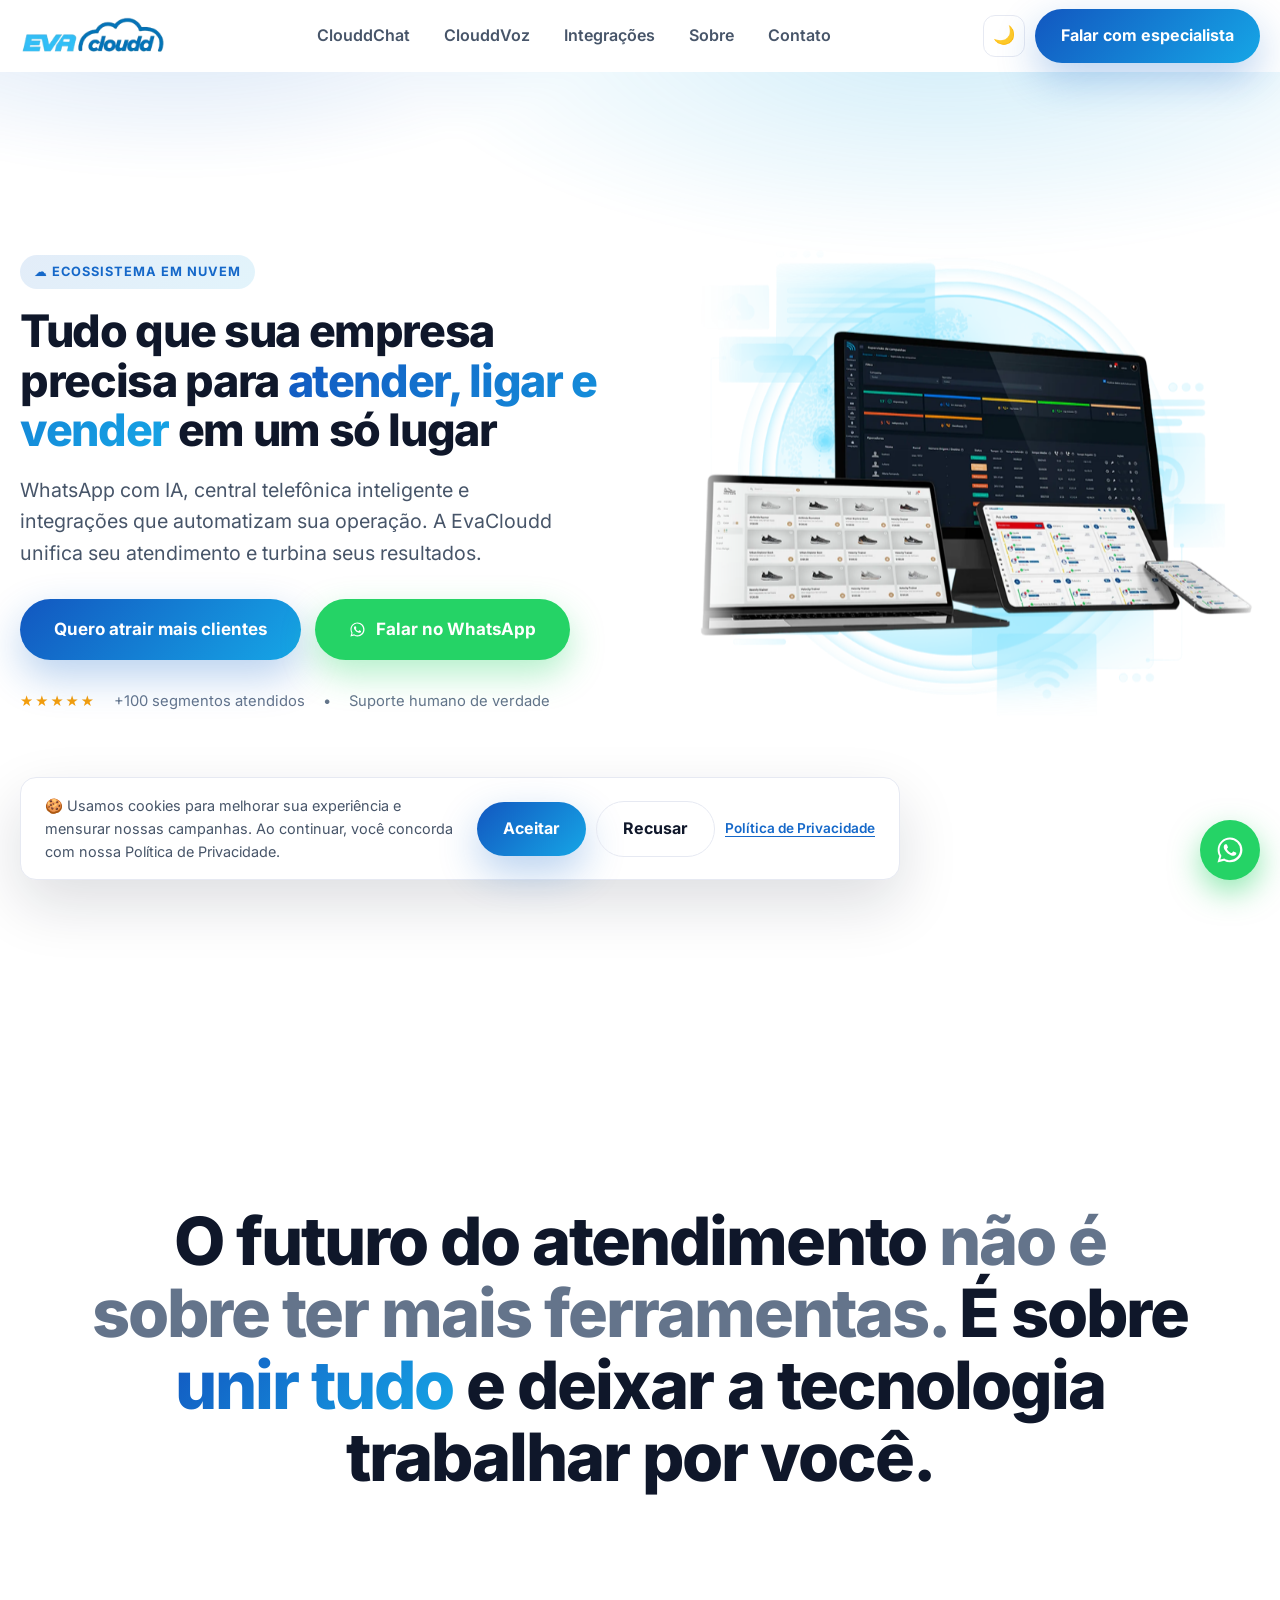
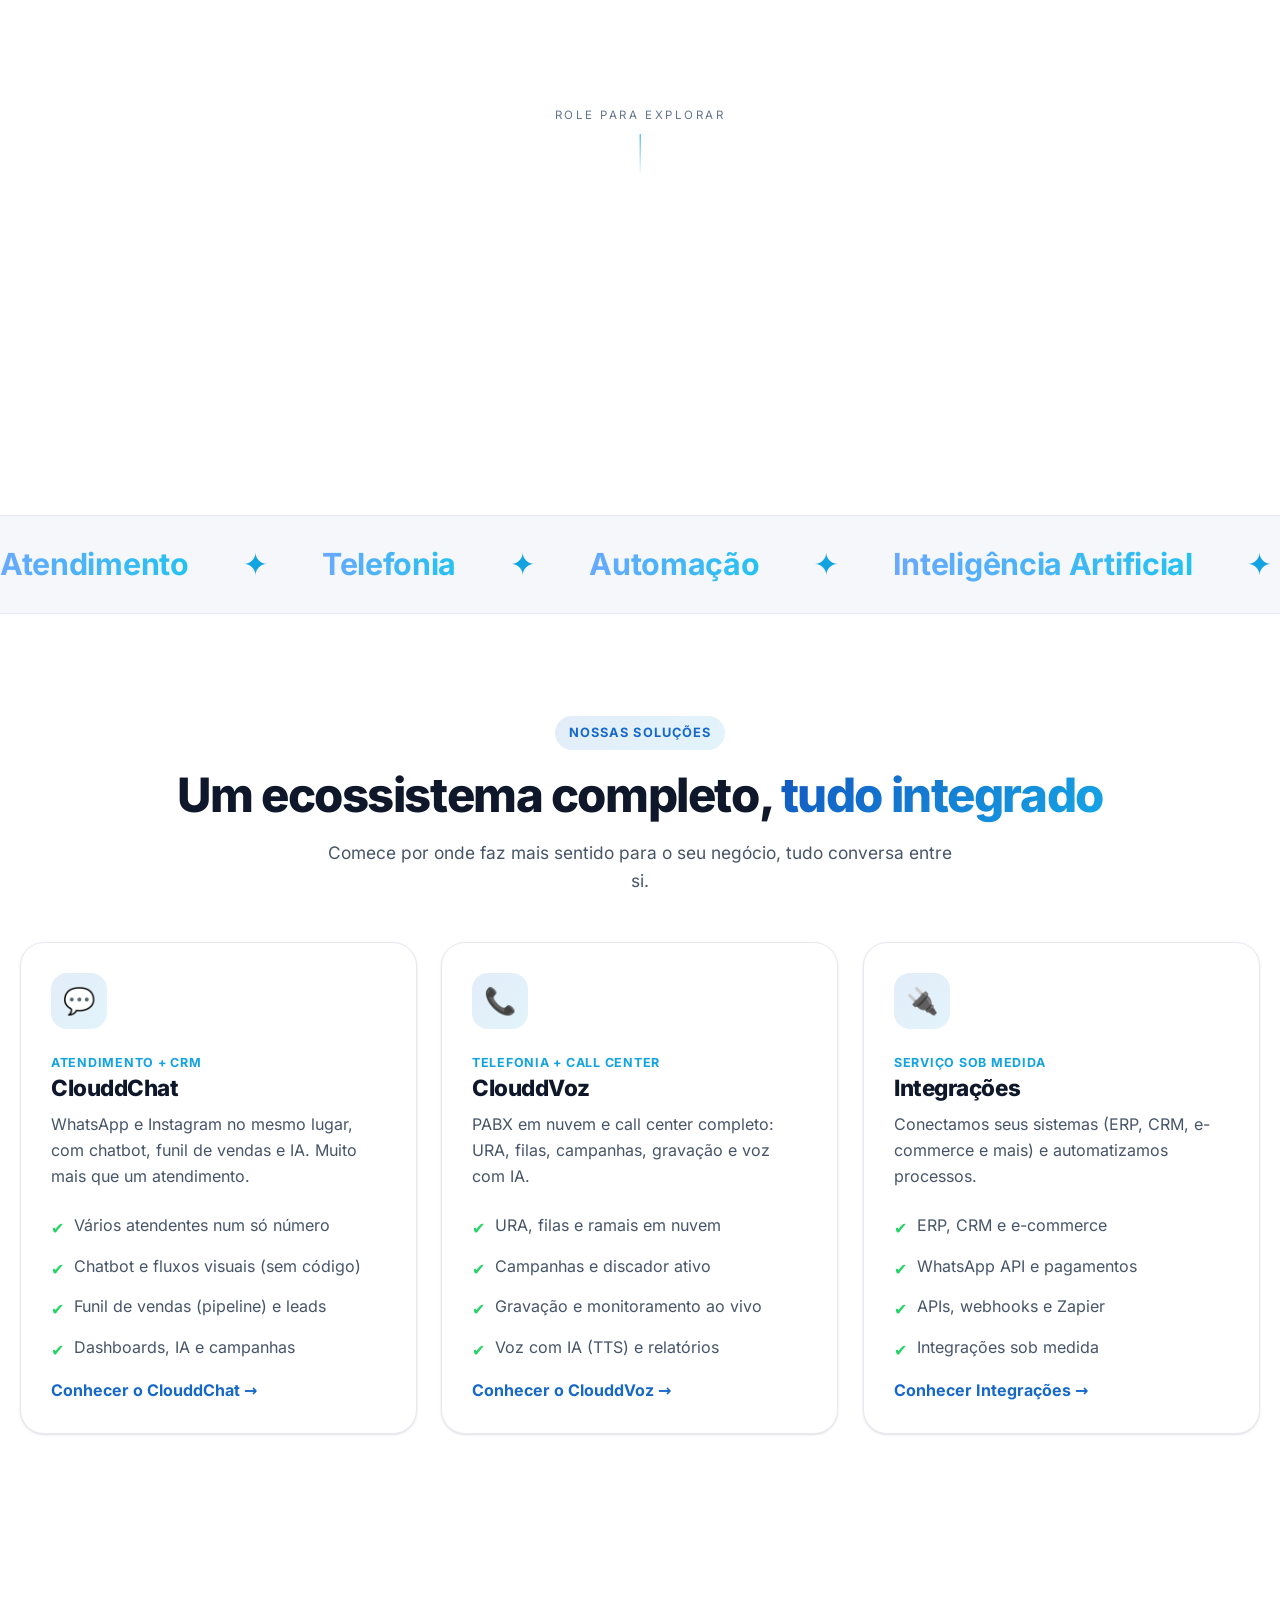
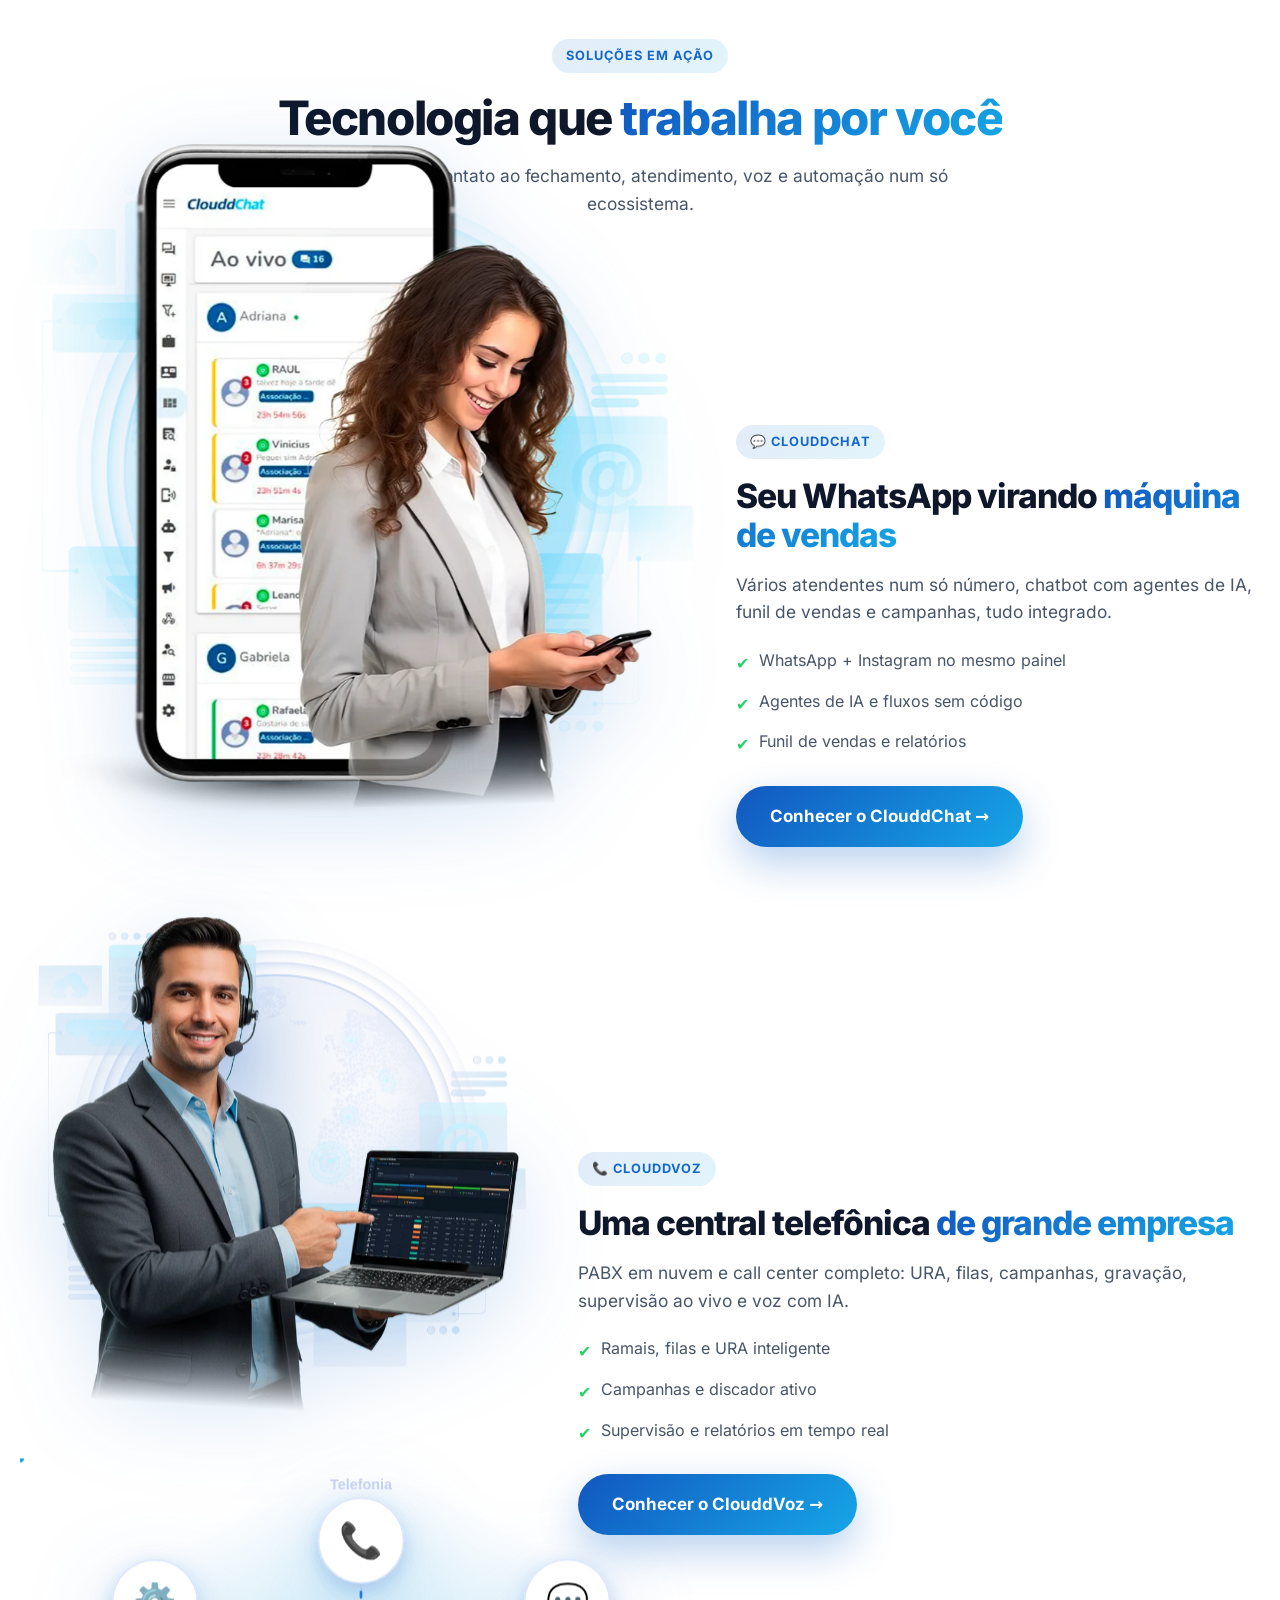
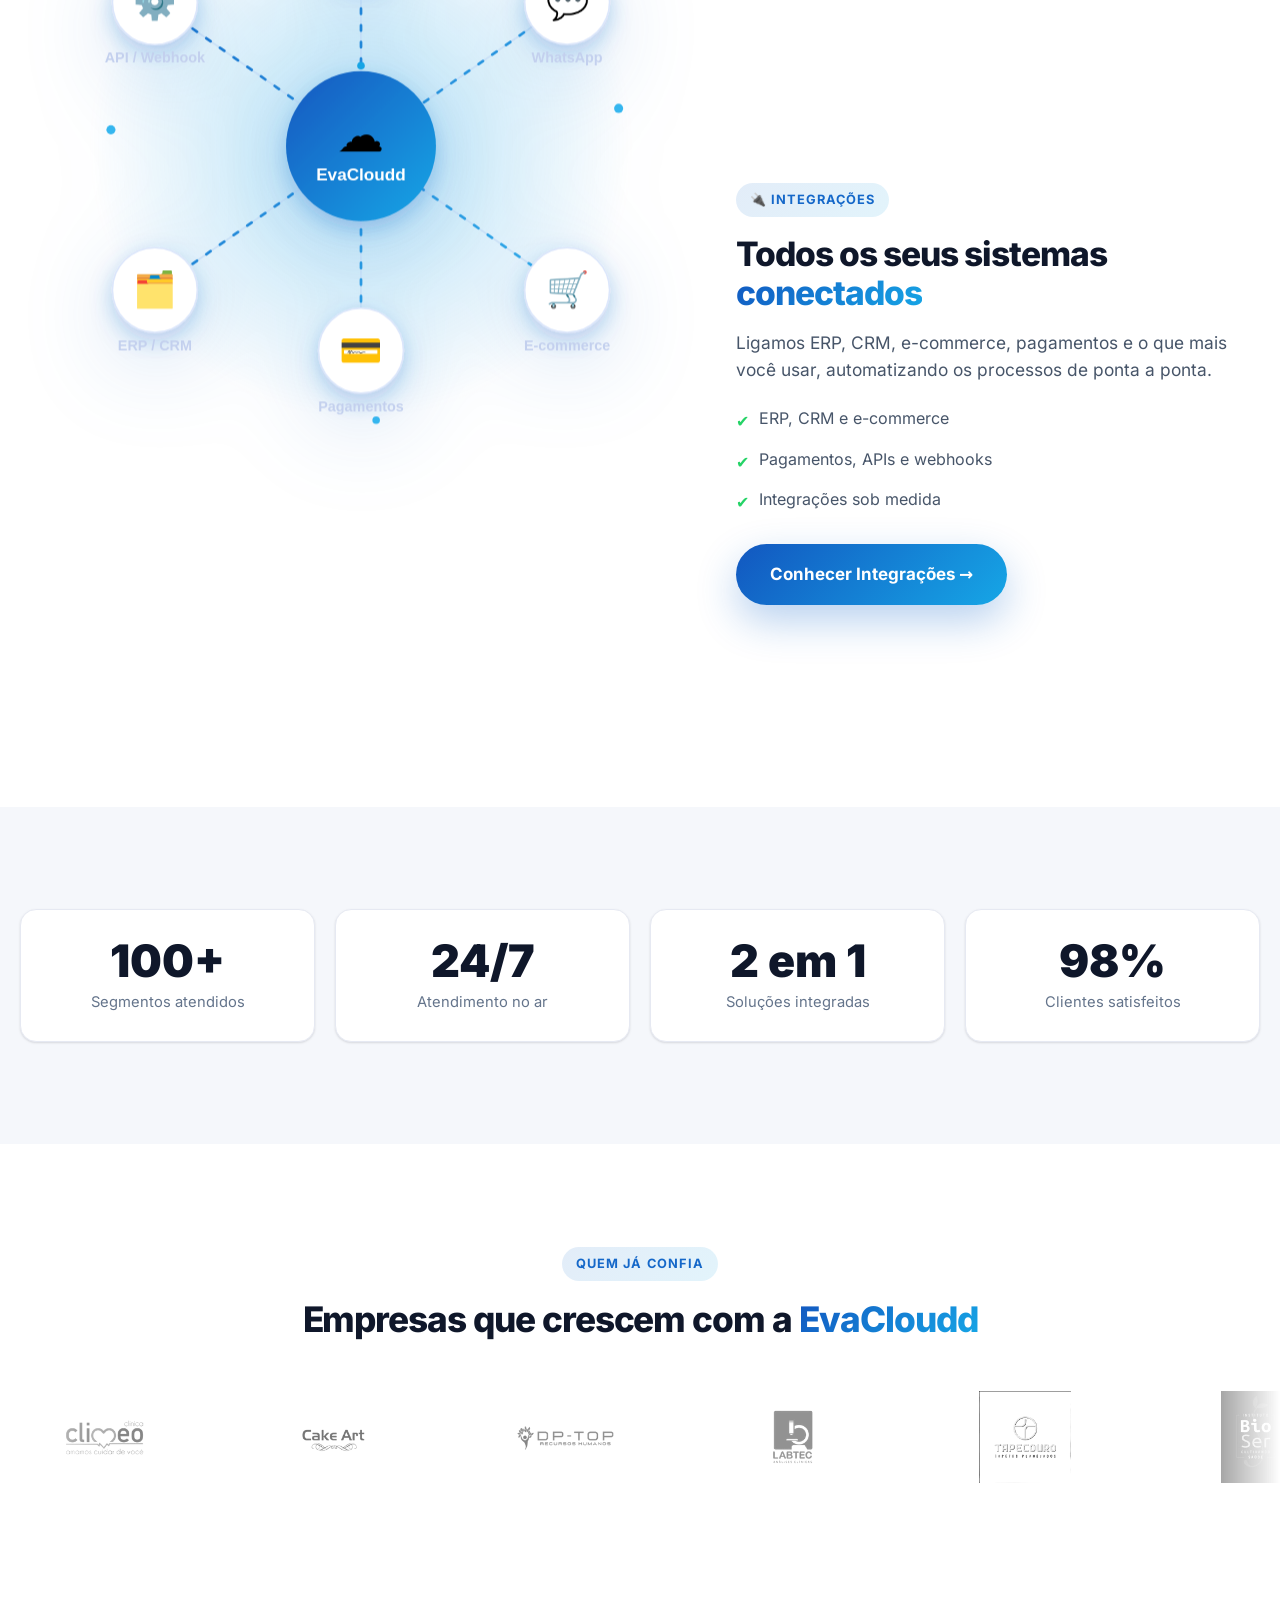
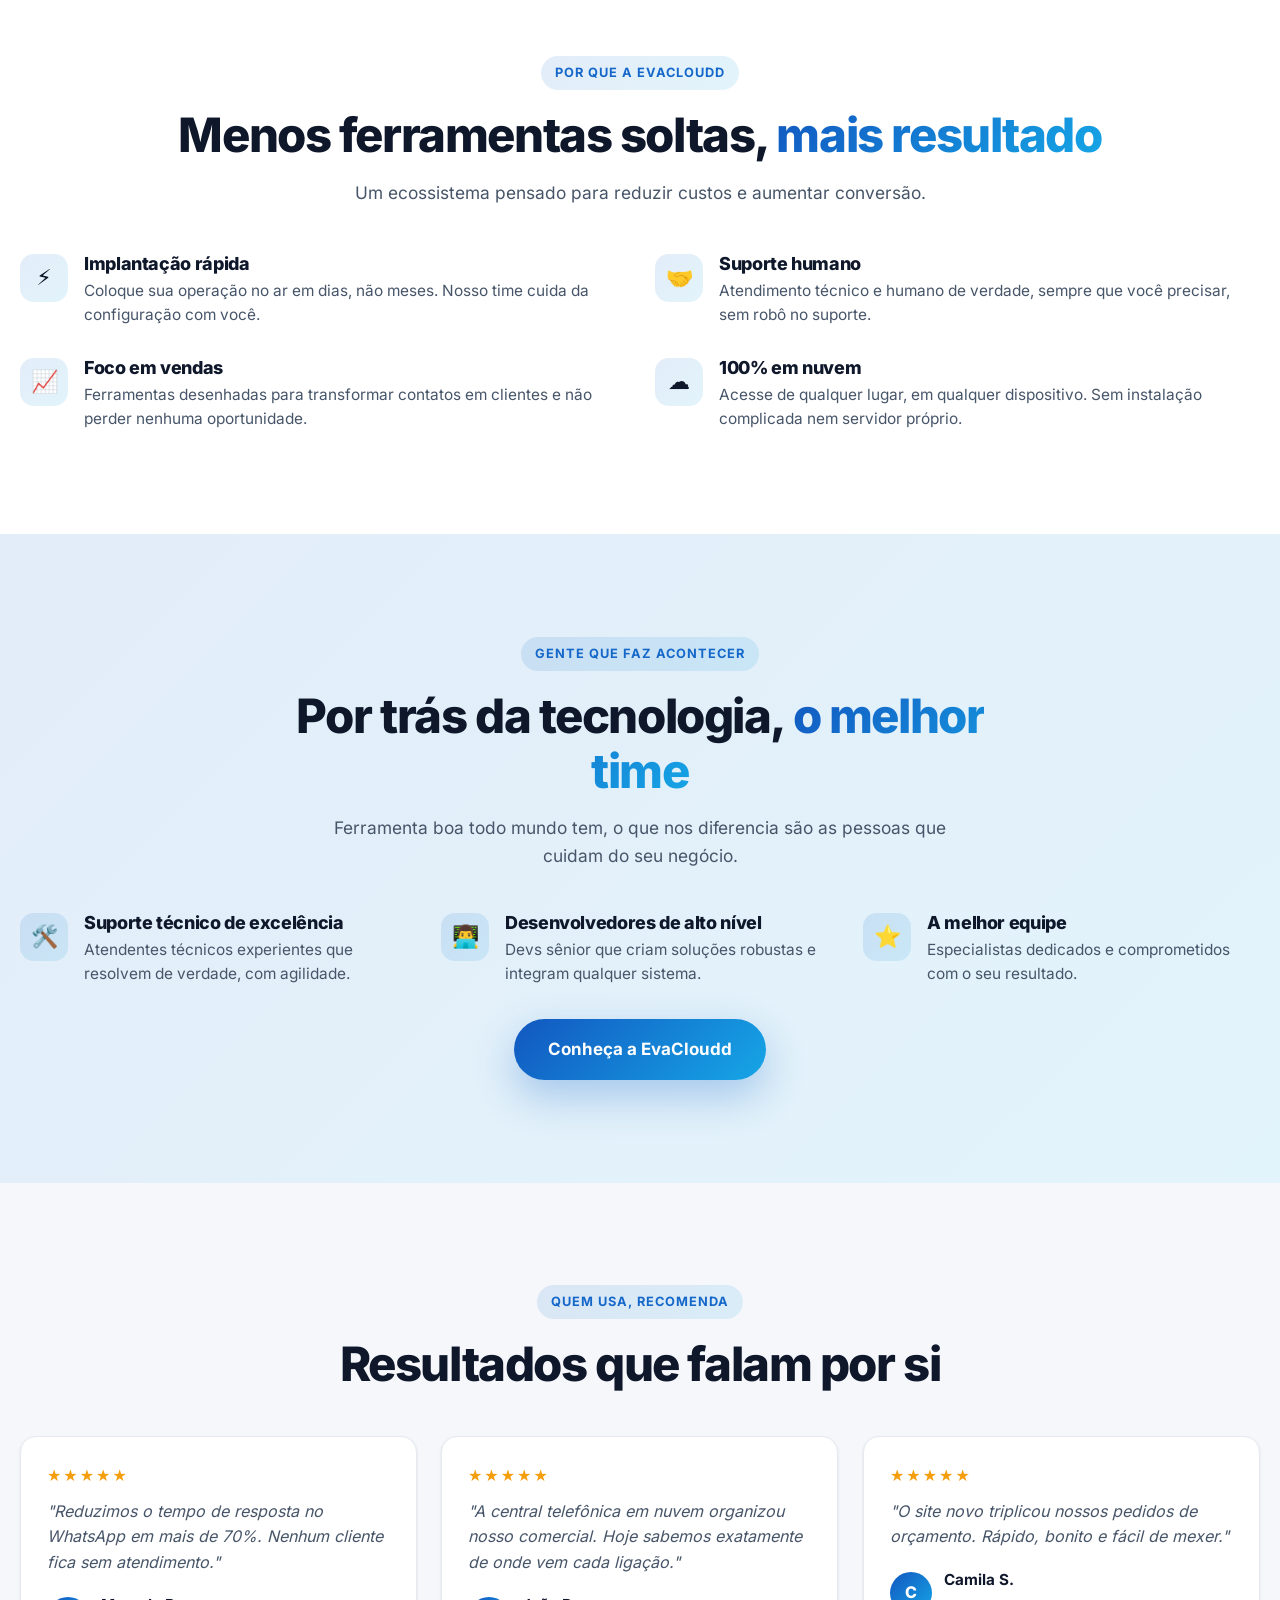
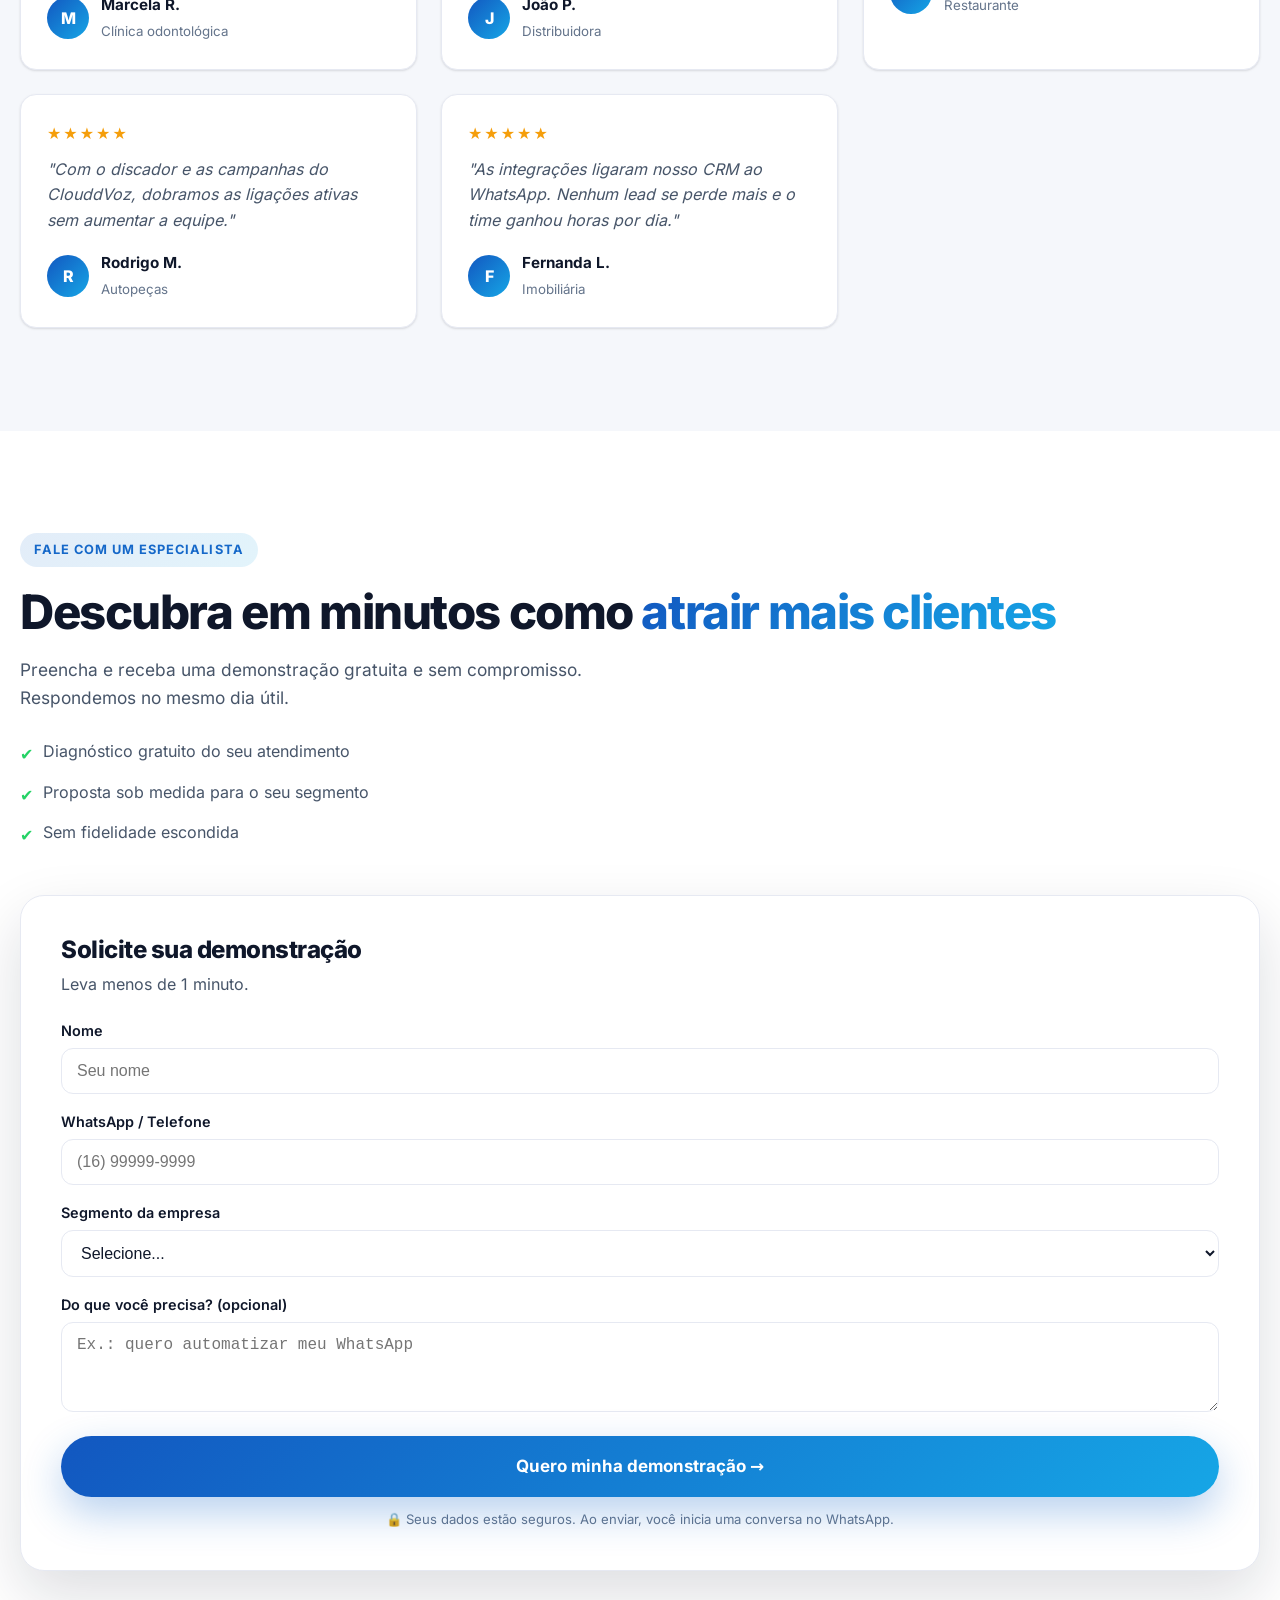
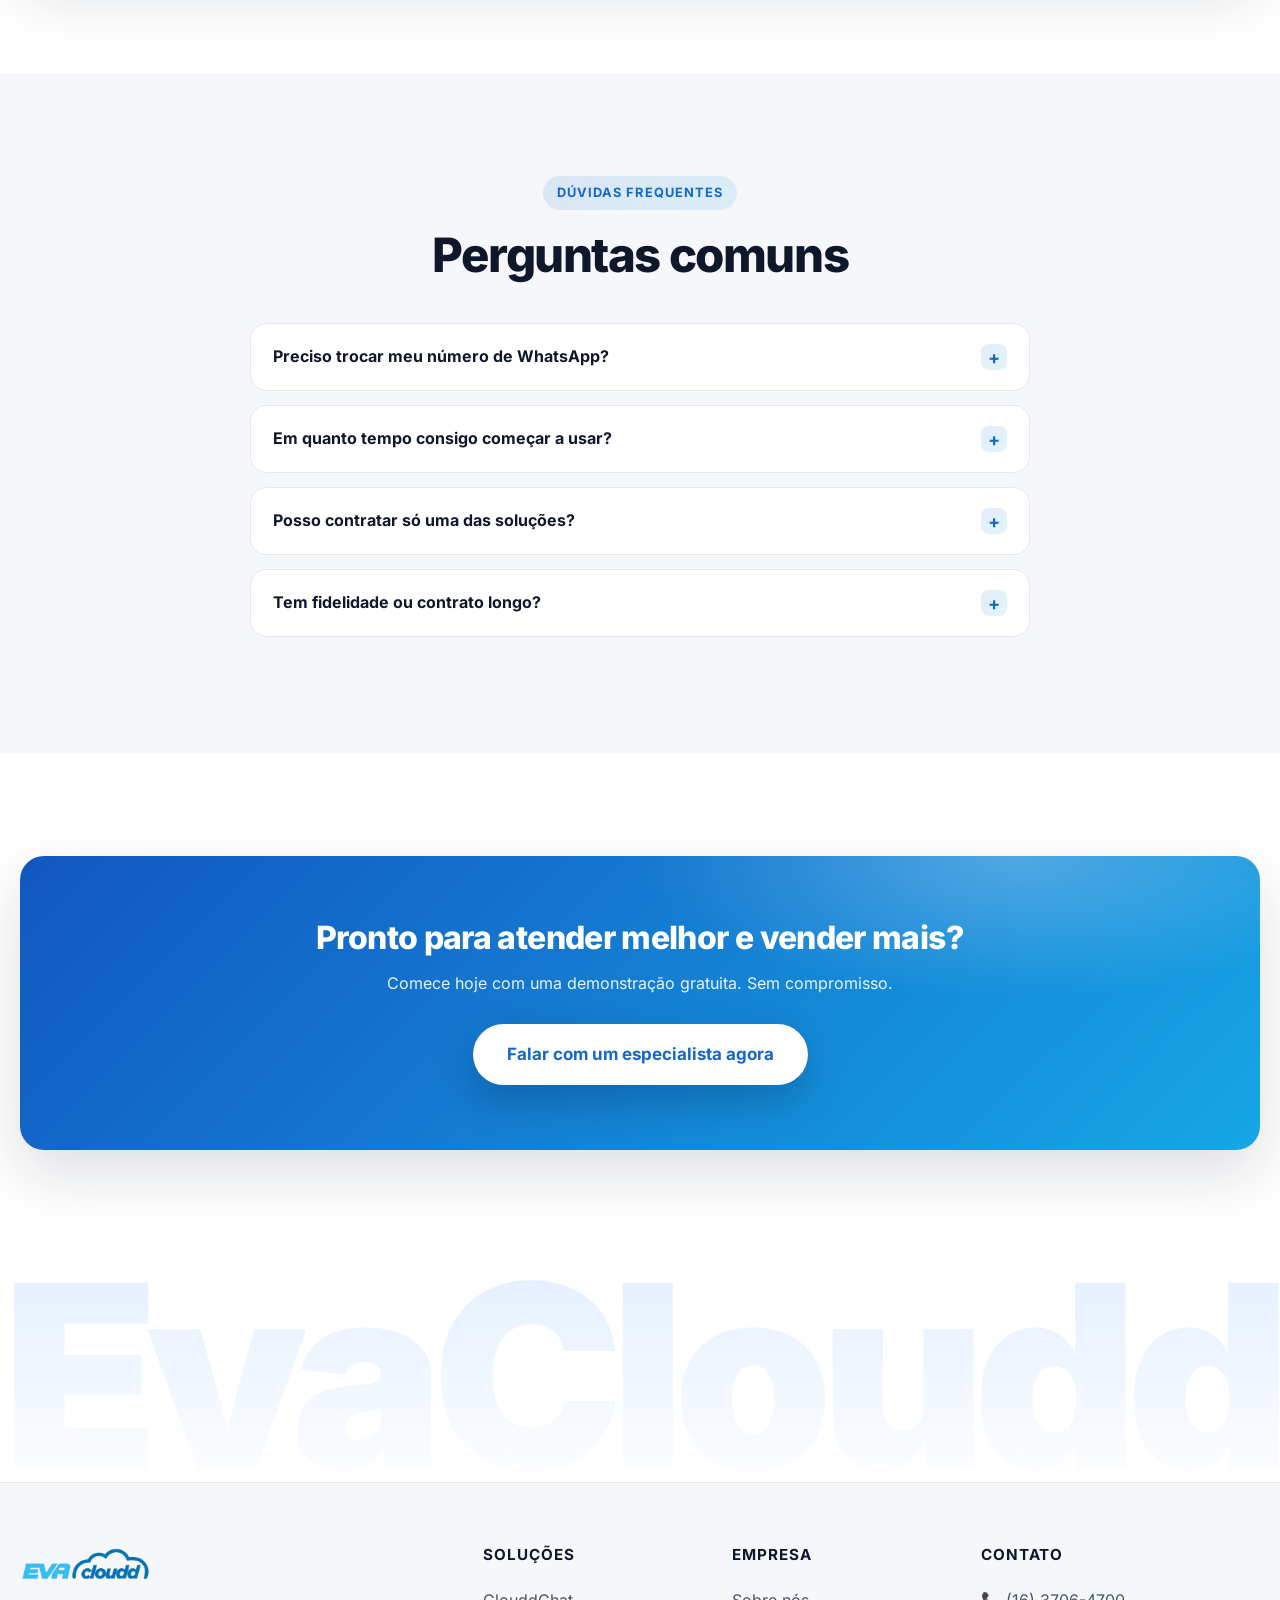
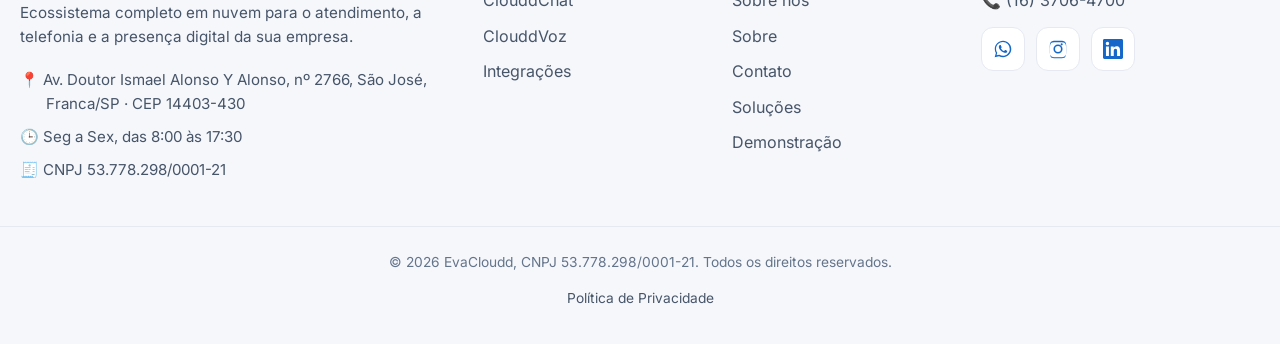
==== commit cd2980e4: "Adiciona widget de webchat (ClouddChat) em todas as páginas Script carregado de forma assíncrona apó" ====
--- a/index.html
+++ b/index.html
@@ -445,5 +445,15 @@
 
   <script src="assets/js/main.js?v=2"></script>
   <script src="https://analytics.evacloudd.com/px.js" data-cliente="243ec4f1-1e1a-43da-ae58-2d747310fd04"></script>
+  <script>
+    (function () {
+      var s = document.createElement('script');
+      s.src = 'https://app.clouddchat.com/widget.js';
+      s.async = true;
+      s.dataset.atendoKey = '85b25dd1e7780f36137acf3ad8f644ed';
+      s.dataset.atendoApi = 'https://app.clouddchat.com/api/v1';
+      document.head.appendChild(s);
+    })();
+  </script>
 </body>
 </html>
